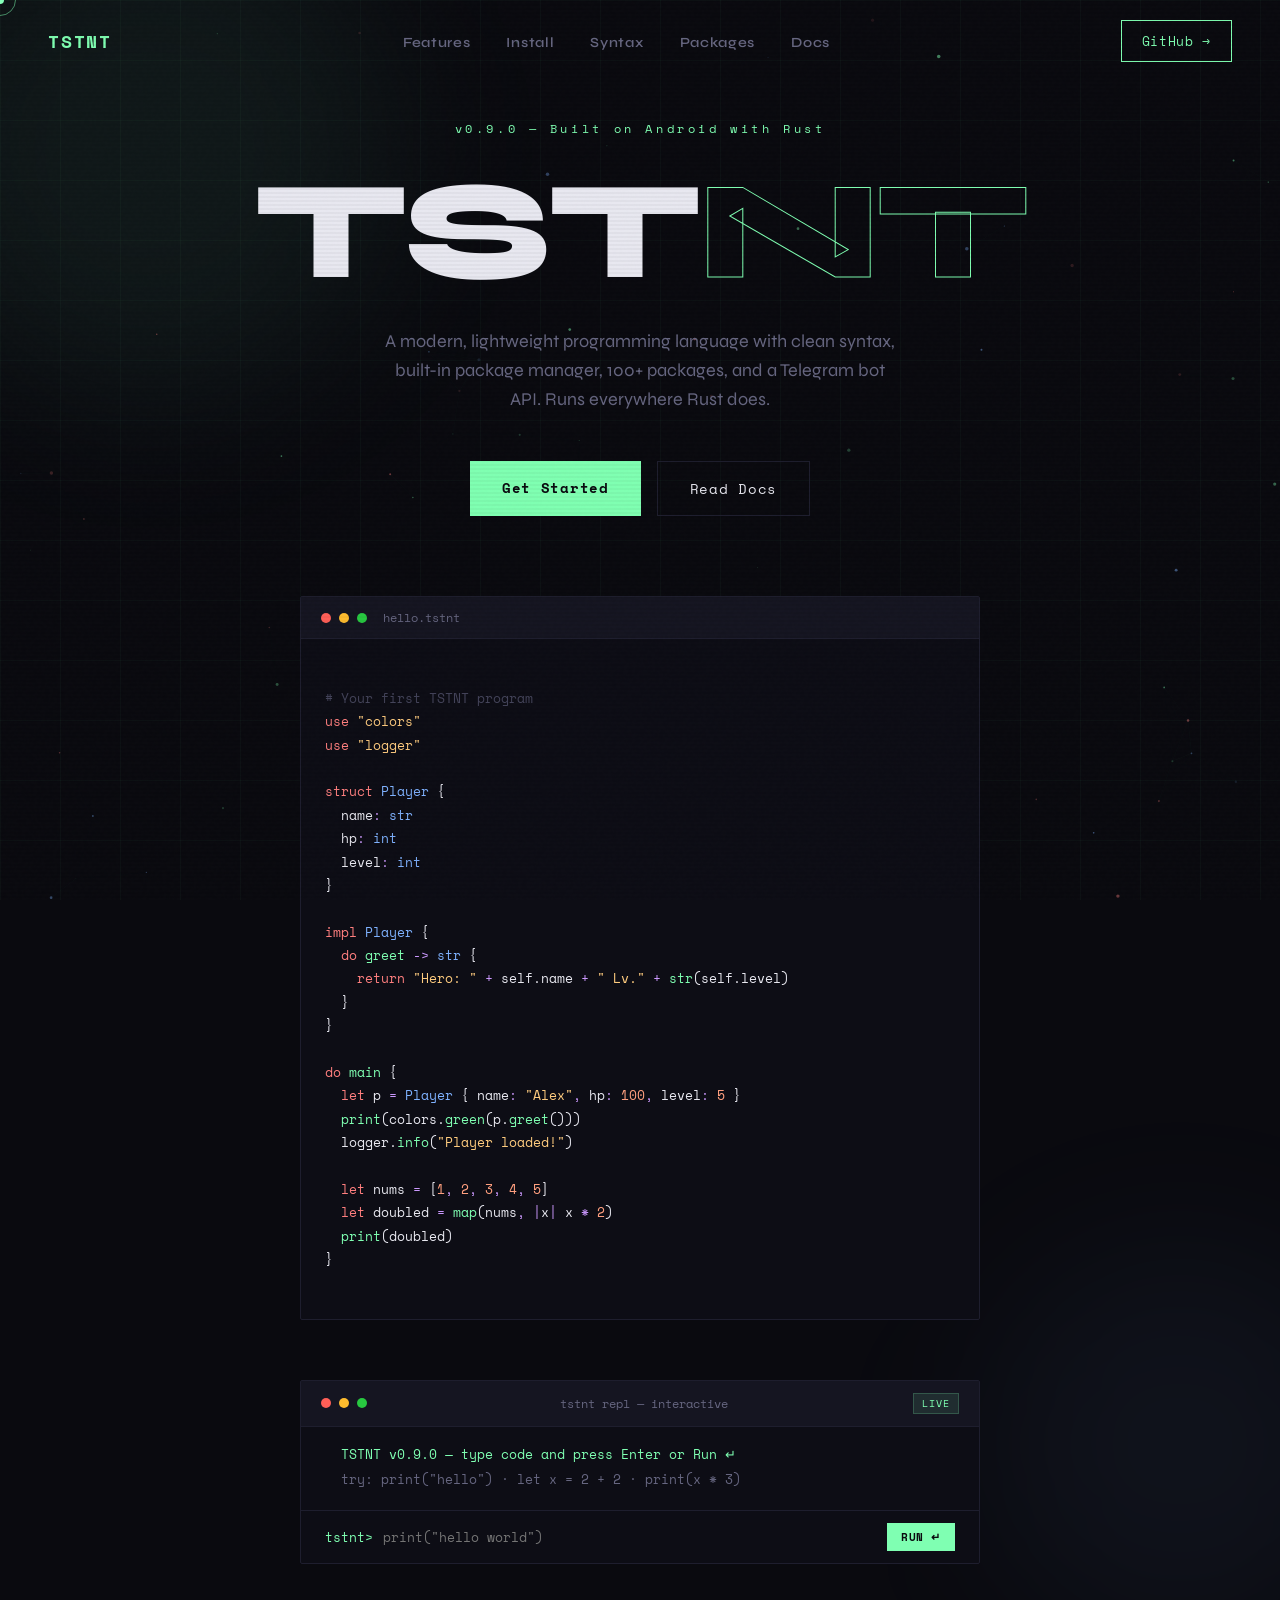
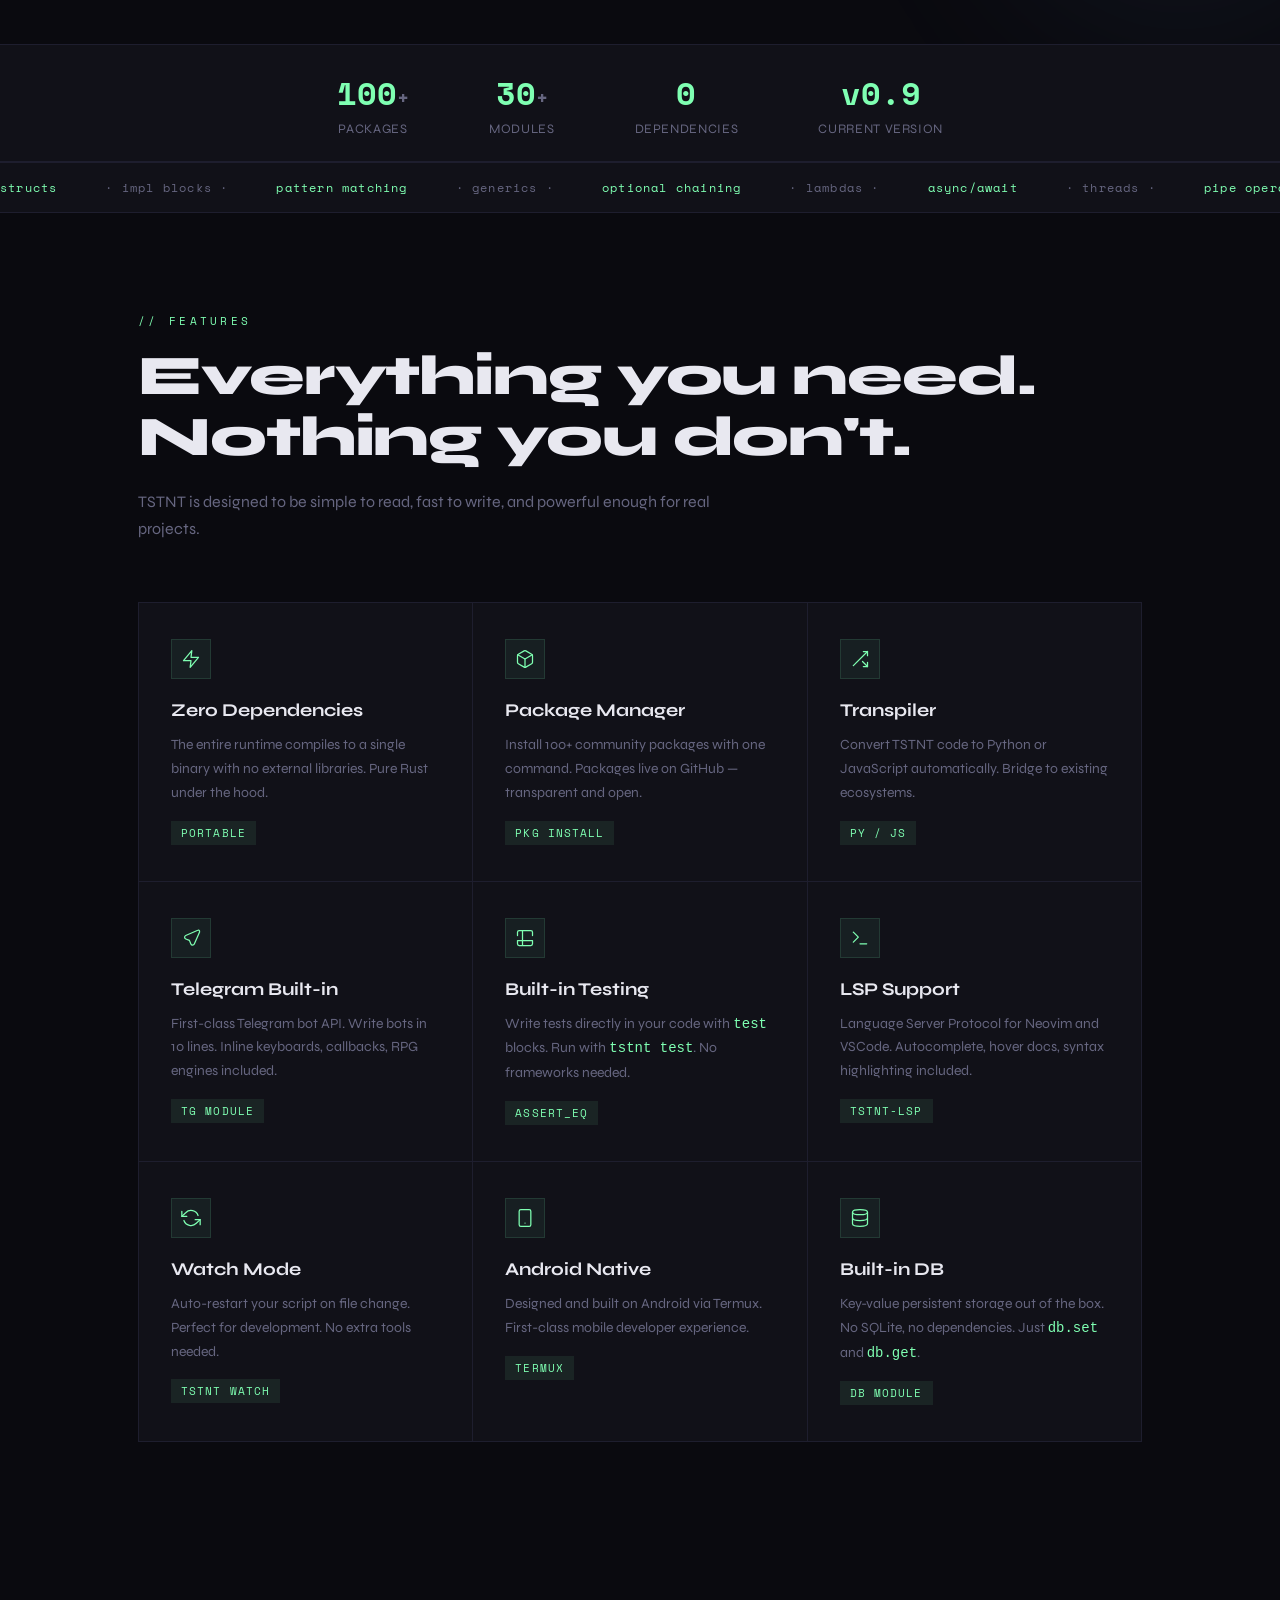
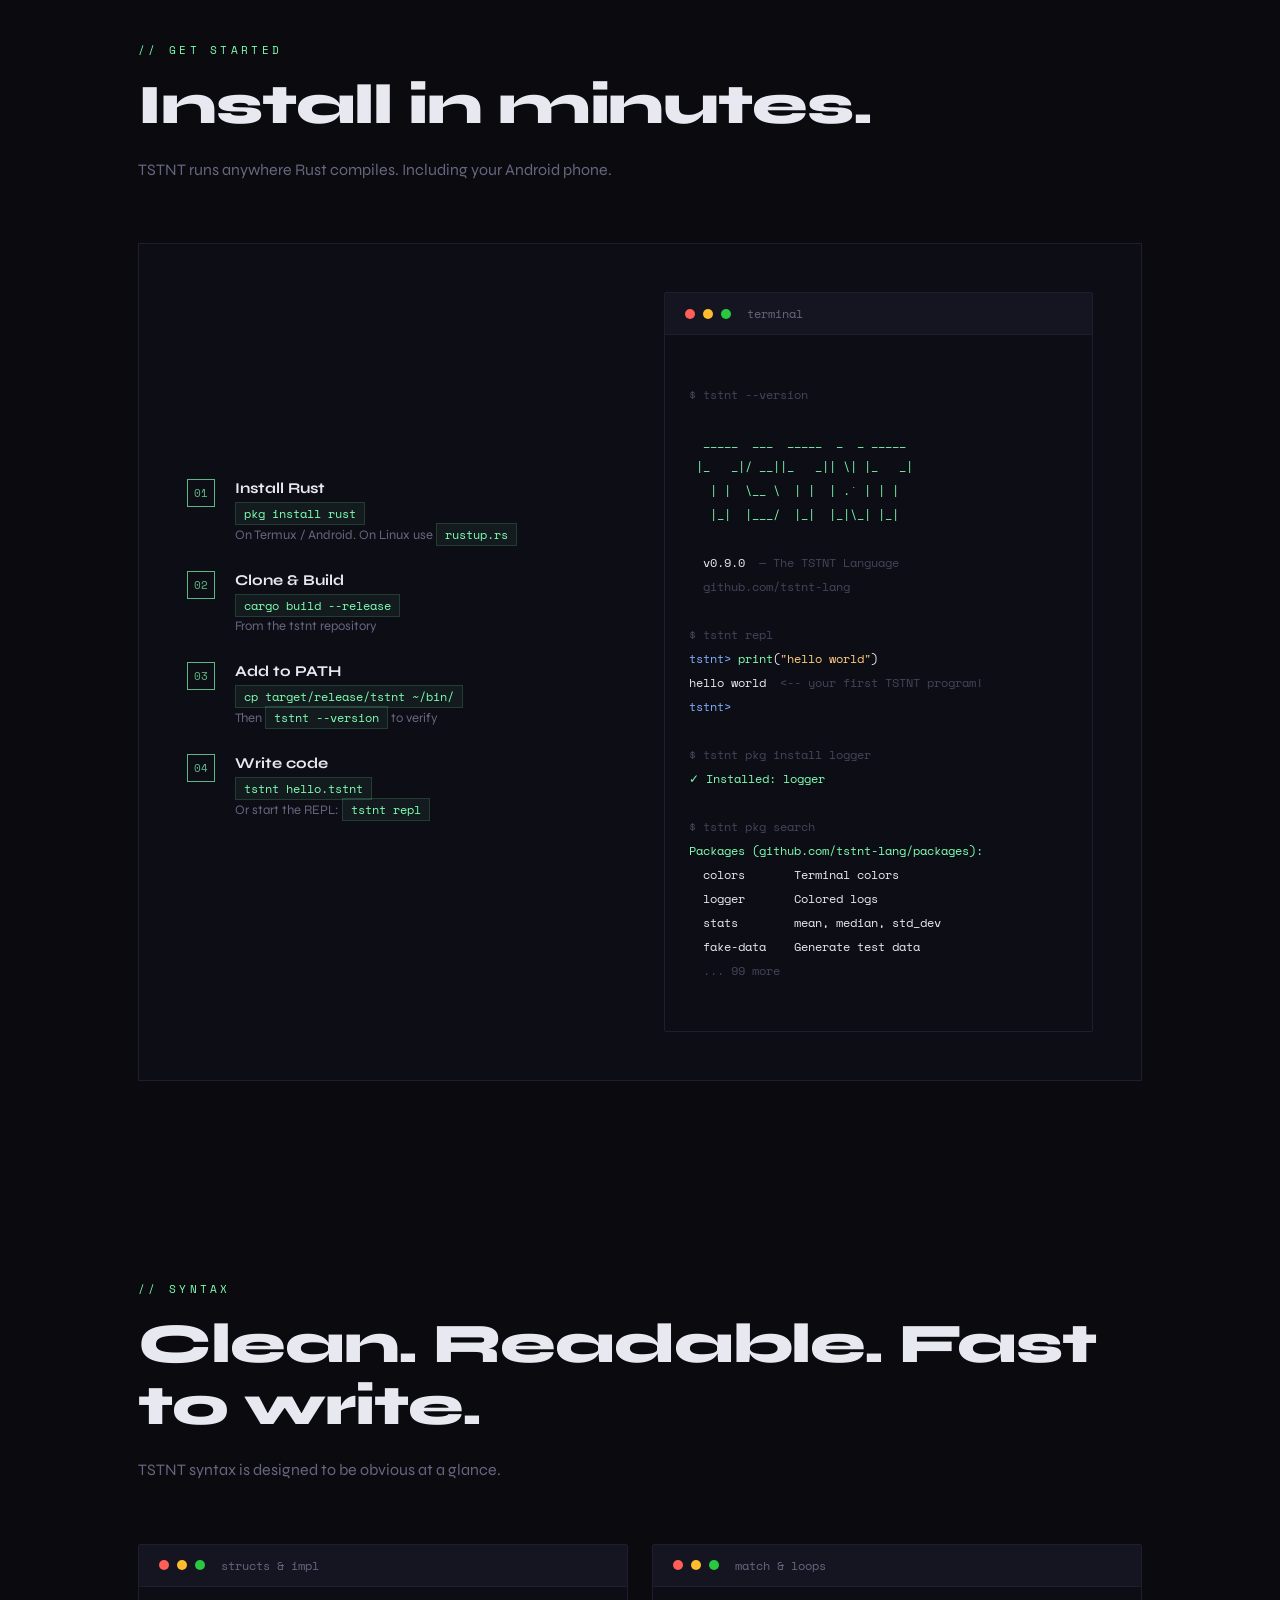
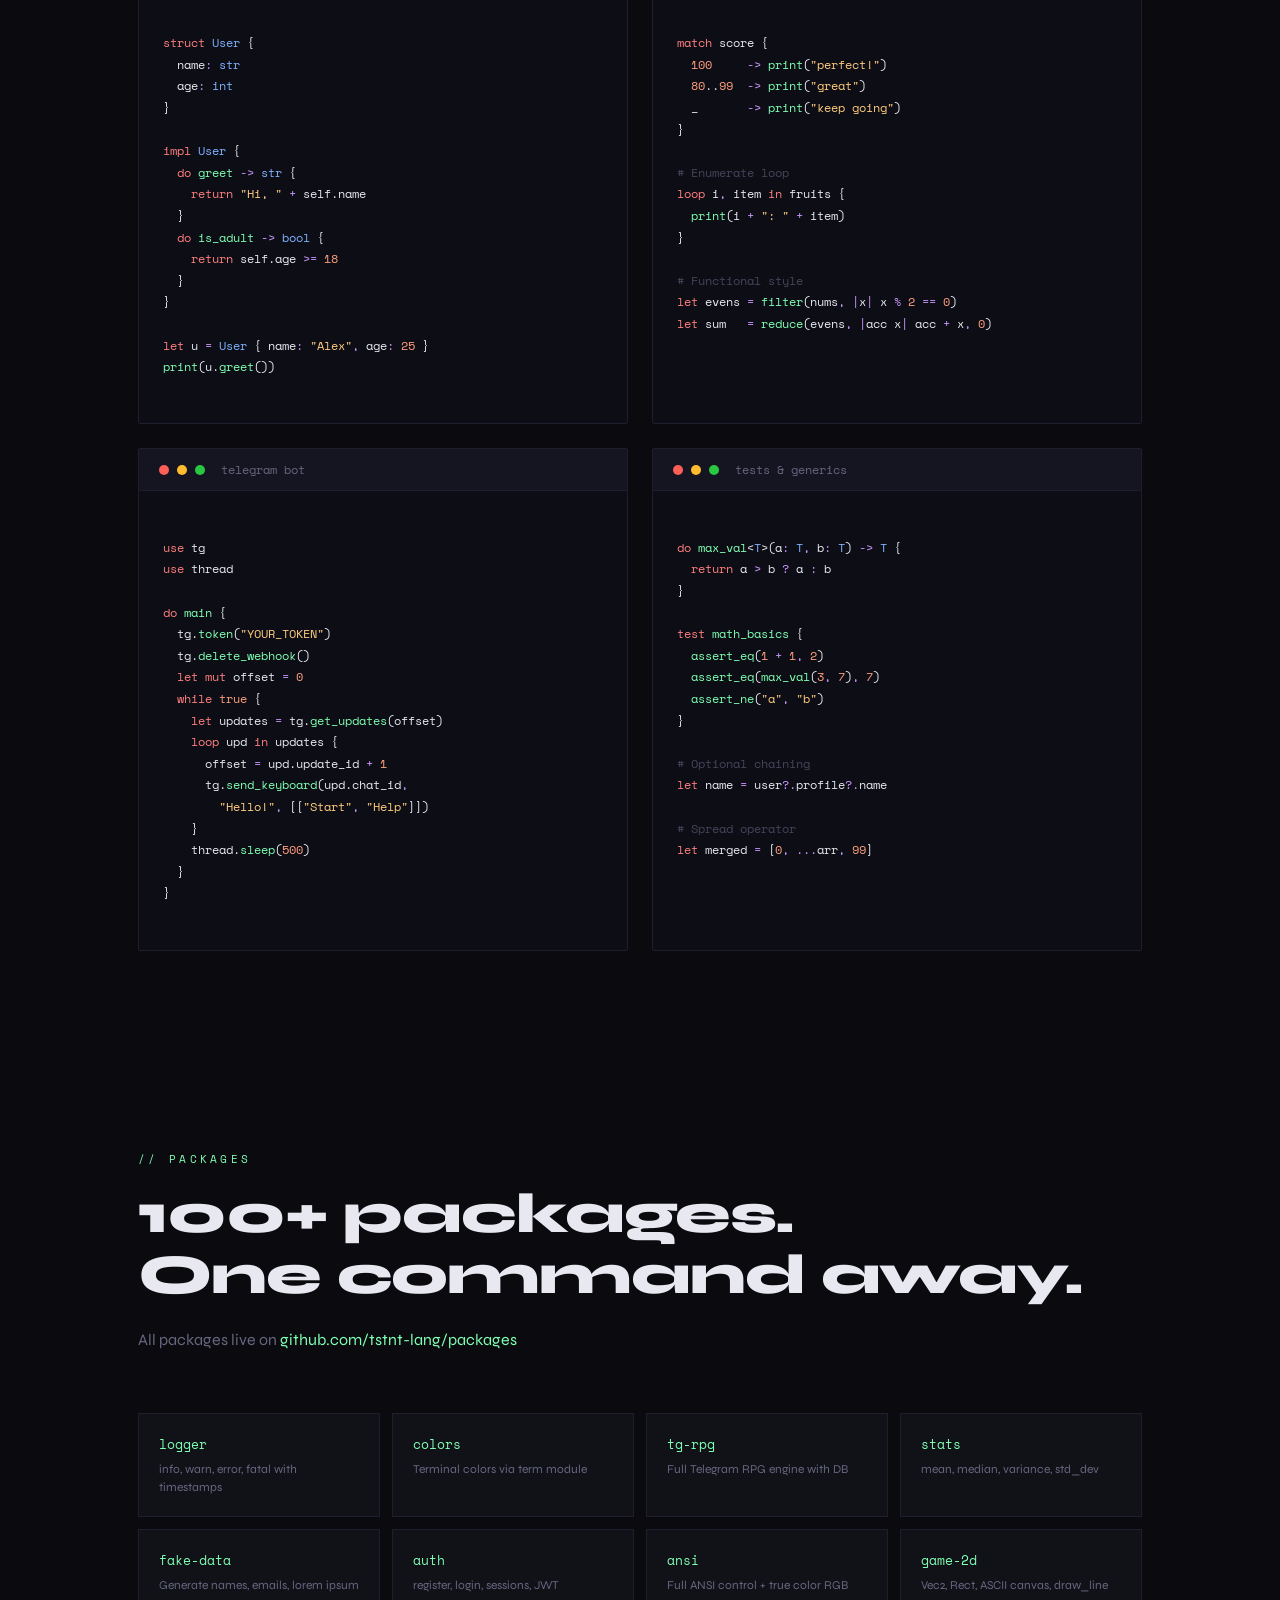
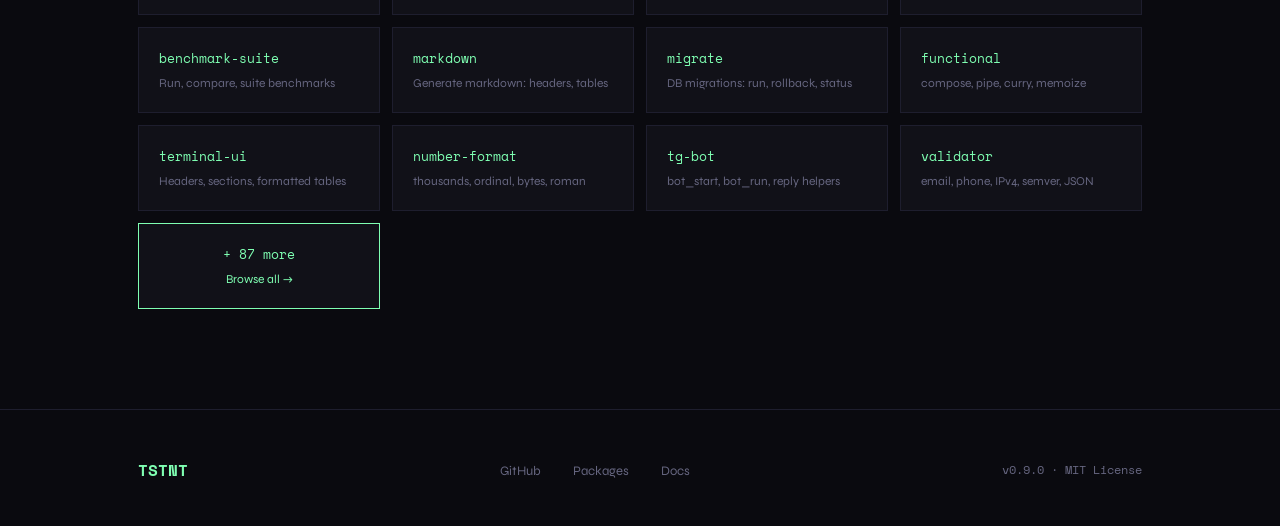
==== index.html @ e36de75d "Update site v0.9.0" ====
<!DOCTYPE html>
<html lang="en">
<head>
<meta charset="UTF-8">
<meta name="viewport" content="width=device-width, initial-scale=1.0">
<title>TSTNT — Programming Language</title>
<link rel="preconnect" href="https://fonts.googleapis.com">
<link href="https://fonts.googleapis.com/css2?family=Space+Mono:wght@400;700&family=Syne:wght@400;600;800&display=swap" rel="stylesheet">
<style>
  :root {
    --bg: #0a0a0f;
    --surface: #111118;
    --border: #1e1e2e;
    --accent: #7fffb2;
    --accent2: #ff7f7f;
    --accent3: #7fb2ff;
    --text: #e8e8f0;
    --muted: #666680;
    --code-bg: #0d0d15;
  }

  html, body {
    max-width: 100%;
    overflow-x: hidden;
  }

  * { margin: 0; padding: 0; box-sizing: border-box; }

  html { scroll-behavior: smooth; }

  body {
    background: var(--bg);
    color: var(--text);
    font-family: 'Syne', sans-serif;
    overflow-x: hidden;
    cursor: none;
  }

  /* Custom cursor */
  .cursor {
    width: 8px; height: 8px;
    background: var(--accent);
    border-radius: 50%;
    position: fixed;
    pointer-events: none;
    z-index: 9999;
    transform: translate(-50%, -50%);
    transition: transform 0.1s, background 0.2s;
    mix-blend-mode: screen;
  }
  .cursor-ring {
    width: 32px; height: 32px;
    border: 1px solid var(--accent);
    border-radius: 50%;
    position: fixed;
    pointer-events: none;
    z-index: 9998;
    transform: translate(-50%, -50%);
    opacity: 0.5;
    transition: transform 0.15s ease, width 0.2s, height 0.2s;
  }

  /* Noise overlay */
  body::before {
    content: '';
    position: fixed;
    inset: 0;
    background-image: url("data:image/svg+xml,%3Csvg viewBox='0 0 256 256' xmlns='http://www.w3.org/2000/svg'%3E%3Cfilter id='noise'%3E%3CfeTurbulence type='fractalNoise' baseFrequency='0.9' numOctaves='4' stitchTiles='stitch'/%3E%3C/filter%3E%3Crect width='100%25' height='100%25' filter='url(%23noise)' opacity='0.03'/%3E%3C/svg%3E");
    pointer-events: none;
    z-index: 1000;
    opacity: 0.4;
  }

  /* Grid lines */
  .grid-bg {
    position: fixed; inset: 0;
    background-image:
      linear-gradient(rgba(127,255,178,0.03) 1px, transparent 1px),
      linear-gradient(90deg, rgba(127,255,178,0.03) 1px, transparent 1px);
    background-size: 60px 60px;
    pointer-events: none;
    z-index: 0;
  }

  /* Nav */
  nav {
    position: fixed; top: 0; left: 0; right: 0;
    z-index: 100;
    padding: 20px 48px;
    display: flex;
    align-items: center;
    justify-content: space-between;
    border-bottom: 1px solid transparent;
    transition: border-color 0.3s, background 0.3s;
    backdrop-filter: blur(0px);
  }
  nav.scrolled {
    border-color: var(--border);
    background: rgba(10,10,15,0.9);
    backdrop-filter: blur(20px);
  }
  .nav-logo {
    font-family: 'Space Mono', monospace;
    font-size: 18px;
    font-weight: 700;
    color: var(--accent);
    letter-spacing: 0.1em;
    text-decoration: none;
  }
  .nav-links {
    display: flex;
    gap: 36px;
    list-style: none;
  }
  .nav-links a {
    color: var(--muted);
    text-decoration: none;
    font-size: 14px;
    font-weight: 600;
    letter-spacing: 0.05em;
    transition: color 0.2s;
  }
  .nav-links a:hover { color: var(--accent); }
  .nav-cta {
    font-family: 'Space Mono', monospace;
    font-size: 13px;
    padding: 10px 20px;
    border: 1px solid var(--accent);
    color: var(--accent);
    text-decoration: none;
    letter-spacing: 0.05em;
    transition: background 0.2s, color 0.2s;
  }
  .nav-cta:hover {
    background: var(--accent);
    color: var(--bg);
  }

  /* Hero */
  .hero {
    min-height: 100vh;
    display: flex;
    flex-direction: column;
    align-items: center;
    justify-content: center;
    padding: 120px 48px 80px;
    position: relative;
    text-align: center;
  }

  .hero-eyebrow {
    font-family: 'Space Mono', monospace;
    font-size: 12px;
    letter-spacing: 0.3em;
    color: var(--accent);
    margin-bottom: 32px;
    opacity: 0;
    animation: fadeUp 0.8s 0.2s forwards;
  }

  .hero-title {
    font-size: clamp(64px, 12vw, 140px);
    font-weight: 800;
    line-height: 0.9;
    letter-spacing: -0.03em;
    margin-bottom: 32px;
    opacity: 0;
    animation: fadeUp 0.8s 0.4s forwards;
  }
  .hero-title span {
    color: transparent;
    -webkit-text-stroke: 1px var(--accent);
  }

  .hero-sub {
    font-size: 18px;
    color: var(--muted);
    max-width: 520px;
    line-height: 1.6;
    margin-bottom: 48px;
    opacity: 0;
    animation: fadeUp 0.8s 0.6s forwards;
  }

  .hero-actions {
    display: flex;
    gap: 16px;
    opacity: 0;
    animation: fadeUp 0.8s 0.8s forwards;
  }

  .btn-primary {
    font-family: 'Space Mono', monospace;
    font-size: 14px;
    padding: 16px 32px;
    background: var(--accent);
    color: var(--bg);
    text-decoration: none;
    font-weight: 700;
    letter-spacing: 0.05em;
    transition: transform 0.2s, box-shadow 0.2s;
  }
  .btn-primary:hover {
    transform: translateY(-2px);
    box-shadow: 0 8px 30px rgba(127,255,178,0.3);
  }

  .btn-secondary {
    font-family: 'Space Mono', monospace;
    font-size: 14px;
    padding: 16px 32px;
    border: 1px solid var(--border);
    color: var(--text);
    text-decoration: none;
    letter-spacing: 0.05em;
    transition: border-color 0.2s, color 0.2s;
  }
  .btn-secondary:hover {
    border-color: var(--accent);
    color: var(--accent);
  }

  /* Hero code preview */
  .hero-code {
    margin-top: 80px;
    width: 100%;
    max-width: 680px;
    text-align: left;
    opacity: 0;
    animation: fadeUp 0.8s 1s forwards;
  }

  /* Glowing orbs */
  .orb {
    position: absolute;
    border-radius: 50%;
    filter: blur(80px);
    pointer-events: none;
    max-width: 100vw;
    overflow: hidden;
  }
  .orb-1 {
    width: 500px; height: 500px;
    background: rgba(127,255,178,0.06);
    top: -100px; left: -100px;
  }
  .orb-2 {
    width: 400px; height: 400px;
    background: rgba(127,178,255,0.05);
    bottom: 0; right: -100px;
  }

  /* Code block */
  .code-block {
    background: var(--code-bg);
    border: 1px solid var(--border);
    border-radius: 2px;
    overflow: hidden;
    font-family: 'Space Mono', monospace;
    font-size: 13px;
  }
  .code-header {
    padding: 12px 20px;
    border-bottom: 1px solid var(--border);
    display: flex;
    align-items: center;
    gap: 8px;
    background: rgba(30,30,46,0.5);
  }
  .code-dot {
    width: 10px; height: 10px;
    border-radius: 50%;
  }
  .code-dot.red { background: #ff5f57; }
  .code-dot.yellow { background: #febc2e; }
  .code-dot.green { background: #28c840; }
  .code-filename {
    color: var(--muted);
    font-size: 12px;
    margin-left: 8px;
  }
  .code-body {
    padding: 24px;
    line-height: 1.8;
    overflow-x: auto;
    white-space: pre;
    display: block;
    width: 100%;
    max-width: 100%;
  }
  .code-body .kw { color: #ff7f7f; }
  .code-body .fn { color: #7fffb2; }
  .code-body .type { color: #7fb2ff; }
  .code-body .str { color: #ffcc7f; }
  .code-body .cm { color: #44445a; }
  .code-body .num { color: #ff9f7f; }
  .code-body .op { color: #cc99ff; }

  /* Stats bar */
  .stats-bar {
    border-top: 1px solid var(--border);
    border-bottom: 1px solid var(--border);
    padding: 24px 48px;
    display: flex;
    justify-content: center;
    gap: 80px;
    background: var(--surface);
    position: relative;
    z-index: 1;
    width: 100%;
  }
  .stat {
    text-align: center;
  }
  .stat-num {
    font-family: 'Space Mono', monospace;
    font-size: 32px;
    font-weight: 700;
    color: var(--accent);
    display: block;
  }
  .stat-label {
    font-size: 13px;
    color: var(--muted);
    margin-top: 4px;
    letter-spacing: 0.05em;
  }

  /* Sections */
  section {
    padding: 100px 48px;
    position: relative;
    z-index: 1;
    max-width: 1100px;
    margin: 0 auto;
  }

  .section-tag {
    font-family: 'Space Mono', monospace;
    font-size: 11px;
    letter-spacing: 0.3em;
    color: var(--accent);
    margin-bottom: 16px;
    display: block;
  }
  .section-title {
    font-size: clamp(32px, 5vw, 56px);
    font-weight: 800;
    letter-spacing: -0.02em;
    margin-bottom: 20px;
    line-height: 1.1;
  }
  .section-sub {
    color: var(--muted);
    font-size: 16px;
    line-height: 1.7;
    max-width: 600px;
    margin-bottom: 60px;
  }

  /* Features grid */
  .features-grid {
    display: grid;
    grid-template-columns: repeat(auto-fit, minmax(280px, 1fr));
    gap: 1px;
    background: var(--border);
    border: 1px solid var(--border);
  }
  .feature-card {
    background: var(--surface);
    padding: 36px 32px;
    transition: background 0.2s;
  }
  .feature-card:hover { background: var(--code-bg); }
  .feature-icon {
    width: 40px; height: 40px;
    margin-bottom: 20px;
    display: flex;
    align-items: center;
    justify-content: center;
    color: var(--accent);
    background: rgba(127,255,178,0.06);
    border: 1px solid rgba(127,255,178,0.12);
    flex-shrink: 0;
  }
  .feature-icon svg { width: 20px; height: 20px; }
  .feature-title {
    font-size: 18px;
    font-weight: 700;
    margin-bottom: 12px;
    color: var(--text);
  }
  .feature-desc {
    font-size: 14px;
    color: var(--muted);
    line-height: 1.7;
  }
  .feature-tag {
    display: inline-block;
    margin-top: 16px;
    font-family: 'Space Mono', monospace;
    font-size: 11px;
    padding: 4px 10px;
    background: rgba(127,255,178,0.08);
    color: var(--accent);
    letter-spacing: 0.1em;
  }

  /* Install section */
  .install-box {
    background: var(--code-bg);
    border: 1px solid var(--border);
    padding: 48px;
    display: grid;
    grid-template-columns: 1fr 1fr;
    gap: 48px;
    align-items: center;
  }
  .install-steps {
    counter-reset: step;
  }
  .install-step {
    display: flex;
    gap: 20px;
    margin-bottom: 28px;
    align-items: flex-start;
  }
  .step-num {
    font-family: 'Space Mono', monospace;
    font-size: 11px;
    color: var(--accent);
    border: 1px solid var(--accent);
    width: 28px;
    height: 28px;
    display: flex;
    align-items: center;
    justify-content: center;
    flex-shrink: 0;
    opacity: 0.7;
  }
  .step-content h4 {
    font-size: 15px;
    font-weight: 700;
    margin-bottom: 6px;
  }
  .step-content code {
    font-family: 'Space Mono', monospace;
    font-size: 12px;
    color: var(--accent);
    background: rgba(127,255,178,0.06);
    padding: 2px 8px;
    border: 1px solid rgba(127,255,178,0.15);
  }
  .step-content p {
    font-size: 13px;
    color: var(--muted);
    margin-top: 4px;
  }

  /* Packages */
  .pkg-grid {
    display: grid;
    grid-template-columns: repeat(auto-fill, minmax(200px, 1fr));
    gap: 12px;
  }
  .pkg-card {
    background: var(--surface);
    border: 1px solid var(--border);
    padding: 20px;
    transition: border-color 0.2s, transform 0.2s;
    cursor: default;
  }
  .pkg-card:hover {
    border-color: var(--accent);
    transform: translateY(-2px);
  }
  .pkg-name {
    font-family: 'Space Mono', monospace;
    font-size: 13px;
    color: var(--accent);
    margin-bottom: 6px;
  }
  .pkg-desc {
    font-size: 12px;
    color: var(--muted);
    line-height: 1.5;
  }

  /* Syntax showcase */
  .syntax-grid {
    display: grid;
    grid-template-columns: 1fr 1fr;
    gap: 24px;
  }

  /* Footer */
  footer {
    padding: 48px;
    display: flex;
    justify-content: space-between;
    align-items: center;
    position: relative;
    z-index: 1;
    max-width: 1100px;
    margin: 0 auto;
    width: 100%;
  }
  .footer-logo {
    font-family: 'Space Mono', monospace;
    color: var(--accent);
    font-size: 16px;
    font-weight: 700;
  }
  .footer-links {
    display: flex;
    gap: 32px;
    list-style: none;
  }
  .footer-links a {
    color: var(--muted);
    text-decoration: none;
    font-size: 13px;
    transition: color 0.2s;
  }
  .footer-links a:hover { color: var(--accent); }
  .footer-copy {
    font-size: 12px;
    color: var(--muted);
    font-family: 'Space Mono', monospace;
  }

  /* Animations */
  @keyframes fadeUp {
    from { opacity: 0; transform: translateY(20px); }
    to { opacity: 1; transform: translateY(0); }
  }

  .reveal {
    opacity: 0;
    transform: translateY(30px);
    transition: opacity 0.7s, transform 0.7s;
  }
  .reveal.visible {
    opacity: 1;
    transform: translateY(0);
  }

  /* Marquee */
  .marquee-wrap {
    overflow: hidden;
    border-top: 1px solid var(--border);
    border-bottom: 1px solid var(--border);
    padding: 16px 0;
    background: var(--surface);
    position: relative;
    z-index: 1;
  }
  .marquee {
    display: flex;
    gap: 48px;
    white-space: nowrap;
    animation: marquee 30s linear infinite;
    font-family: 'Space Mono', monospace;
    font-size: 12px;
    color: var(--muted);
    letter-spacing: 0.1em;
  }
  .marquee span { color: var(--accent); }
  @keyframes marquee {
    from { transform: translateX(0); }
    to { transform: translateX(-50%); }
  }

  .nav-hamburger {
    display: none;
    flex-direction: column;
    gap: 5px;
    background: none;
    border: none;
    cursor: pointer;
    padding: 4px;
  }
  .nav-hamburger span {
    display: block;
    width: 22px;
    height: 2px;
    background: var(--text);
    transition: transform 0.3s, opacity 0.3s;
  }
  .nav-hamburger.open span:nth-child(1) { transform: translateY(7px) rotate(45deg); }
  .nav-hamburger.open span:nth-child(2) { opacity: 0; }
  .nav-hamburger.open span:nth-child(3) { transform: translateY(-7px) rotate(-45deg); }

  .nav-mobile-menu {
    position: fixed;
    top: 61px;
    left: 0; right: 0;
    background: rgba(10,10,15,0.98);
    backdrop-filter: blur(24px);
    border-bottom: 1px solid var(--border);
    z-index: 99;
    overflow: hidden;
    max-height: 0;
    transition: max-height 0.45s cubic-bezier(0.4, 0, 0.2, 1),
                opacity 0.35s ease;
    opacity: 0;
    pointer-events: none;
  }
  .nav-mobile-menu.open {
    max-height: 500px;
    opacity: 1;
    pointer-events: all;
  }
  .nav-mobile-menu-inner {
    padding: 12px 20px 28px;
  }
  .nav-mobile-menu li {
    list-style: none;
    transform: translateY(-8px);
    opacity: 0;
    transition: transform 0.3s ease, opacity 0.3s ease;
  }
  .nav-mobile-menu.open li {
    transform: translateY(0);
    opacity: 1;
  }
  .nav-mobile-menu.open li:nth-child(1) { transition-delay: 0.05s; }
  .nav-mobile-menu.open li:nth-child(2) { transition-delay: 0.10s; }
  .nav-mobile-menu.open li:nth-child(3) { transition-delay: 0.15s; }
  .nav-mobile-menu.open li:nth-child(4) { transition-delay: 0.20s; }
  .nav-mobile-menu.open li:nth-child(5) { transition-delay: 0.25s; }
  .nav-mobile-menu.open li:nth-child(6) { transition-delay: 0.30s; }

  .nav-mobile-menu a {
    display: flex;
    align-items: center;
    justify-content: space-between;
    padding: 15px 0;
    color: var(--text);
    text-decoration: none;
    font-size: 15px;
    font-weight: 600;
    letter-spacing: 0.03em;
    border-bottom: 1px solid var(--border);
    transition: color 0.2s, padding-left 0.2s;
  }
  .nav-mobile-menu a::after {
    content: '→';
    font-family: 'Space Mono', monospace;
    font-size: 12px;
    color: var(--muted);
    transition: color 0.2s, transform 0.2s;
  }
  .nav-mobile-menu a:hover {
    color: var(--accent);
    padding-left: 6px;
  }
  .nav-mobile-menu a:hover::after {
    color: var(--accent);
    transform: translateX(4px);
  }
  .nav-mobile-menu a.nav-cta-mobile {
    margin-top: 20px;
    border: 1px solid var(--accent);
    color: var(--accent);
    text-align: center;
    justify-content: center;
    padding: 13px 20px;
    font-family: 'Space Mono', monospace;
    font-size: 13px;
    letter-spacing: 0.08em;
    background: rgba(127,255,178,0.04);
    transition: background 0.2s, color 0.2s;
  }
  .nav-mobile-menu a.nav-cta-mobile::after { display: none; }
  .nav-mobile-menu a.nav-cta-mobile:hover {
    background: var(--accent);
    color: var(--bg);
    padding-left: 20px;
  }

  @media (max-width: 768px) {
    .nav-hamburger { display: flex; }
  }
  @media (max-width: 960px) {
    .syntax-grid { grid-template-columns: 1fr; }
    .install-box { grid-template-columns: 1fr; gap: 32px; }
  }

  /* Mobile */
  @media (max-width: 768px) {
    /* Hide custom cursor on touch devices */
    .cursor, .cursor-ring { display: none; }
    body { cursor: auto; }

    nav { padding: 16px 20px; }
    .nav-links { display: none; }
    .nav-cta { padding: 8px 14px; font-size: 12px; }

    .hero { padding: 100px 20px 60px; }
    .hero-title { font-size: clamp(52px, 18vw, 90px); }
    .hero-sub { font-size: 15px; }
    .hero-actions {
      flex-direction: column;
      align-items: center;
      width: 100%;
    }
    .btn-primary, .btn-secondary {
      text-align: center;
      padding: 14px 40px;
      width: auto;
      min-width: 200px;
    }
    .hero-code { margin-top: 48px; max-width: 100%; }

    .stats-bar {
      display: grid;
      grid-template-columns: 1fr 1fr;
      gap: 0;
      padding: 0;
    }
    .stat {
      padding: 20px 16px;
      border-right: 1px solid var(--border);
      border-bottom: 1px solid var(--border);
    }
    .stat:nth-child(2n) { border-right: none; }
    .stat:nth-child(3), .stat:nth-child(4) { border-bottom: none; }
    .stat-num { font-size: 24px; }

    section { padding: 60px 20px; }

    .install-box { padding: 24px; }

    .features-grid { grid-template-columns: 1fr; }

    .pkg-grid { grid-template-columns: 1fr 1fr; gap: 8px; }
    .pkg-card { padding: 14px; }

    footer {
      flex-direction: column;
      gap: 20px;
      text-align: center;
      padding: 32px 20px;
    }
    .footer-links { flex-wrap: wrap; justify-content: center; gap: 20px; }
  }

  @media (max-width: 400px) {
    .pkg-grid { grid-template-columns: 1fr; }
    .hero-title { font-size: 52px; }
  }
  /* Scanlines */
  body::after {
    content: '';
    position: fixed;
    inset: 0;
    background: repeating-linear-gradient(
      0deg,
      transparent,
      transparent 2px,
      rgba(0,0,0,0.03) 2px,
      rgba(0,0,0,0.03) 4px
    );
    pointer-events: none;
    z-index: 999;
  }

  /* Particles canvas */
  #particles {
    position: fixed;
    inset: 0;
    pointer-events: none;
    z-index: 0;
  }

  /* Glitch effect on hero title */
  .hero-title {
    position: relative;
  }
  .hero-title.glitch::before,
  .hero-title.glitch::after {
    content: attr(data-text);
    position: absolute;
    top: 0; left: 0;
    width: 100%;
    font-size: inherit;
    font-weight: inherit;
    letter-spacing: inherit;
    line-height: inherit;
  }
  .hero-title.glitch::before {
    color: var(--accent2);
    clip-path: polygon(0 0, 100% 0, 100% 35%, 0 35%);
    transform: translate(-3px, 0);
    animation: glitch-top 0.3s steps(1) forwards;
  }
  .hero-title.glitch::after {
    color: var(--accent3);
    clip-path: polygon(0 65%, 100% 65%, 100% 100%, 0 100%);
    transform: translate(3px, 0);
    animation: glitch-bot 0.3s steps(1) forwards;
  }
  @keyframes glitch-top {
    0%   { transform: translate(-3px, 0); opacity: 1; }
    50%  { transform: translate(3px, -2px); opacity: 0.8; }
    100% { transform: translate(0, 0); opacity: 0; }
  }
  @keyframes glitch-bot {
    0%   { transform: translate(3px, 0); opacity: 1; }
    50%  { transform: translate(-3px, 2px); opacity: 0.8; }
    100% { transform: translate(0, 0); opacity: 0; }
  }

  /* Code block copy button & mac dot interactions */
  .code-block { position: relative; }
  .code-header { position: relative; }
  .code-dot {
    cursor: pointer;
    transition: transform 0.15s, filter 0.15s;
    position: relative;
  }
  .code-dot:hover { transform: scale(1.25); filter: brightness(1.3); }
  .code-dot.red:hover::after  { content: '×'; position: absolute; top: 50%; left: 50%; transform: translate(-50%,-50%); font-size: 8px; color: #900; font-weight: 900; line-height: 1; }
  .code-dot.yellow:hover::after { content: '–'; position: absolute; top: 50%; left: 50%; transform: translate(-50%,-50%); font-size: 8px; color: #960; font-weight: 900; line-height: 1; }
  .code-dot.green:hover::after { content: '+'; position: absolute; top: 50%; left: 50%; transform: translate(-50%,-50%); font-size: 8px; color: #060; font-weight: 900; line-height: 1; }

  .copy-btn {
    position: absolute;
    right: 12px;
    top: 50%;
    transform: translateY(-50%);
    background: rgba(127,255,178,0.08);
    border: 1px solid rgba(127,255,178,0.2);
    color: var(--muted);
    font-family: 'Space Mono', monospace;
    font-size: 11px;
    padding: 4px 10px;
    cursor: pointer;
    letter-spacing: 0.05em;
    transition: all 0.2s;
    opacity: 0;
  }
  .code-block:hover .copy-btn { opacity: 1; }
  .copy-btn:hover { background: rgba(127,255,178,0.15); color: var(--accent); border-color: var(--accent); }
  .copy-btn.copied { color: var(--accent); border-color: var(--accent); background: rgba(127,255,178,0.12); }

  /* Minimized code block */
  .code-block.minimized .code-body { display: none; }
  .code-block.minimized .code-header { border-bottom: none; }

  /* REPL section */
  .repl-section {
    background: var(--code-bg);
    border: 1px solid var(--border);
    border-radius: 2px;
    overflow: hidden;
    margin-top: 60px;
    opacity: 0;
    animation: fadeUp 0.8s 1.2s forwards;
  }
  .repl-header {
    padding: 12px 20px;
    border-bottom: 1px solid var(--border);
    display: flex;
    align-items: center;
    gap: 8px;
    background: rgba(30,30,46,0.5);
  }
  .repl-title {
    color: var(--muted);
    font-family: 'Space Mono', monospace;
    font-size: 12px;
    margin-left: 8px;
    flex: 1;
  }
  .repl-badge {
    font-family: 'Space Mono', monospace;
    font-size: 10px;
    padding: 2px 8px;
    background: rgba(127,255,178,0.1);
    color: var(--accent);
    border: 1px solid rgba(127,255,178,0.2);
    letter-spacing: 0.1em;
  }
  .repl-output {
    padding: 16px 24px;
    min-height: 80px;
    max-height: 160px;
    overflow-y: auto;
    font-family: 'Space Mono', monospace;
    font-size: 13px;
    line-height: 1.8;
    border-bottom: 1px solid var(--border);
  }
  .repl-line { display: flex; gap: 8px; margin-bottom: 2px; }
  .repl-line .prompt { color: var(--accent); flex-shrink: 0; }
  .repl-line .cmd { color: var(--text); }
  .repl-line .result { color: var(--muted); padding-left: 16px; }
  .repl-line .err { color: var(--accent2); padding-left: 16px; }
  .repl-input-row {
    display: flex;
    align-items: center;
    padding: 12px 24px;
    gap: 10px;
  }
  .repl-prompt-label {
    font-family: 'Space Mono', monospace;
    font-size: 13px;
    color: var(--accent);
    flex-shrink: 0;
  }
  .repl-input {
    flex: 1;
    background: none;
    border: none;
    outline: none;
    font-family: 'Space Mono', monospace;
    font-size: 13px;
    color: var(--text);
    caret-color: var(--accent);
  }
  .repl-run {
    font-family: 'Space Mono', monospace;
    font-size: 11px;
    padding: 6px 14px;
    background: var(--accent);
    color: var(--bg);
    border: none;
    cursor: pointer;
    font-weight: 700;
    letter-spacing: 0.05em;
    transition: opacity 0.2s;
  }
  .repl-run:hover { opacity: 0.85; }
</style>
<body>

<canvas id="particles"></canvas>
<div class="cursor" id="cursor"></div>
<div class="cursor-ring" id="cursorRing"></div>
<div class="grid-bg"></div>

<nav id="nav">
  <a href="#" class="nav-logo">TSTNT</a>
  <ul class="nav-links">
    <li><a href="#features">Features</a></li>
    <li><a href="#install">Install</a></li>
    <li><a href="#syntax">Syntax</a></li>
    <li><a href="#packages">Packages</a></li>
    <li><a href="docs.html">Docs</a></li>
  </ul>
  <a href="https://github.com/tstnt-lang/tstnt" class="nav-cta" target="_blank">GitHub →</a>
  <button class="nav-hamburger" id="hamburger" aria-label="Menu">
    <span></span><span></span><span></span>
  </button>
</nav>

<ul class="nav-mobile-menu" id="mobileMenu">
  <div class="nav-mobile-menu-inner">
  <li><a href="#features" class="mobile-link">Features</a></li>
  <li><a href="#install" class="mobile-link">Install</a></li>
  <li><a href="#syntax" class="mobile-link">Syntax</a></li>
  <li><a href="#packages" class="mobile-link">Packages</a></li>
  <li><a href="docs.html" class="mobile-link">Docs</a></li>
  <li><a href="https://github.com/tstnt-lang/tstnt" target="_blank" class="nav-cta-mobile">GitHub →</a></li>
  </div>
</ul>

<div style="position:relative; z-index:1;">

<!-- Hero -->
<div class="hero">
  <div class="orb orb-1"></div>
  <div class="orb orb-2"></div>

  <div class="hero-eyebrow">v0.9.0 — Built on Android with Rust</div>

  <h1 class="hero-title" id="heroTitle" data-text="TSTNT">TST<span>NT</span></h1>

  <p class="hero-sub">
    A modern, lightweight programming language with clean syntax,
    built-in package manager, 100+ packages, and a Telegram bot API.
    Runs everywhere Rust does.
  </p>

  <div class="hero-actions">
    <a href="#install" class="btn-primary">Get Started</a>
    <a href="docs.html" class="btn-secondary">Read Docs</a>
  </div>

  <div class="hero-code">
    <div class="code-block">
      <div class="code-header">
        <div class="code-dot red"></div>
        <div class="code-dot yellow"></div>
        <div class="code-dot green"></div>
        <span class="code-filename">hello.tstnt</span>
      </div>
      <div class="code-body">
<span class="cm"># Your first TSTNT program</span>
<span class="kw">use</span> <span class="str">"colors"</span>
<span class="kw">use</span> <span class="str">"logger"</span>

<span class="kw">struct</span> <span class="type">Player</span> {
  name<span class="op">:</span> <span class="type">str</span>
  hp<span class="op">:</span> <span class="type">int</span>
  level<span class="op">:</span> <span class="type">int</span>
}

<span class="kw">impl</span> <span class="type">Player</span> {
  <span class="kw">do</span> <span class="fn">greet</span> <span class="op">-></span> <span class="type">str</span> {
    <span class="kw">return</span> <span class="str">"Hero: "</span> <span class="op">+</span> self.name <span class="op">+</span> <span class="str">" Lv."</span> <span class="op">+</span> <span class="fn">str</span>(self.level)
  }
}

<span class="kw">do</span> <span class="fn">main</span> {
  <span class="kw">let</span> p <span class="op">=</span> <span class="type">Player</span> { name<span class="op">:</span> <span class="str">"Alex"</span><span class="op">,</span> hp<span class="op">:</span> <span class="num">100</span><span class="op">,</span> level<span class="op">:</span> <span class="num">5</span> }
  <span class="fn">print</span>(colors.<span class="fn">green</span>(p.<span class="fn">greet</span>()))
  logger.<span class="fn">info</span>(<span class="str">"Player loaded!"</span>)

  <span class="kw">let</span> nums <span class="op">=</span> [<span class="num">1</span><span class="op">,</span> <span class="num">2</span><span class="op">,</span> <span class="num">3</span><span class="op">,</span> <span class="num">4</span><span class="op">,</span> <span class="num">5</span>]
  <span class="kw">let</span> doubled <span class="op">=</span> <span class="fn">map</span>(nums<span class="op">,</span> <span class="op">|</span>x<span class="op">|</span> x <span class="op">*</span> <span class="num">2</span>)
  <span class="fn">print</span>(doubled)
}
      </div>
    </div>
  </div>

  <!-- Interactive REPL -->
  <div class="repl-section" style="width:100%;max-width:680px;">
    <div class="repl-header">
      <div class="code-dot red"></div>
      <div class="code-dot yellow"></div>
      <div class="code-dot green"></div>
      <span class="repl-title">tstnt repl — interactive</span>
      <span class="repl-badge">LIVE</span>
    </div>
    <div class="repl-output" id="replOutput">
      <div class="repl-line"><span class="result" style="color:var(--accent)">TSTNT v0.9.0 — type code and press Enter or Run ↵</span></div>
      <div class="repl-line"><span class="result" style="color:var(--muted)">try: print("hello") · let x = 2 + 2 · print(x * 3)</span></div>
    </div>
    <div class="repl-input-row">
      <span class="repl-prompt-label">tstnt&gt;</span>
      <input class="repl-input" id="replInput" type="text" placeholder='print("hello world")' autocomplete="off" spellcheck="false">
      <button class="repl-run" id="replRun">RUN ↵</button>
    </div>
  </div>
</div>

<!-- Stats -->
<div class="stats-bar">
  <div class="stat">
    <span class="stat-num">100<span style="color:var(--muted);font-size:20px">+</span></span>
    <div class="stat-label">PACKAGES</div>
  </div>
  <div class="stat">
    <span class="stat-num">30<span style="color:var(--muted);font-size:20px">+</span></span>
    <div class="stat-label">MODULES</div>
  </div>
  <div class="stat">
    <span class="stat-num">0</span>
    <div class="stat-label">DEPENDENCIES</div>
  </div>
  <div class="stat">
    <span class="stat-num">v0.9</span>
    <div class="stat-label">CURRENT VERSION</div>
  </div>
</div>

<!-- Marquee -->
<div class="marquee-wrap">
  <div class="marquee">
    <span>structs</span> · impl blocks · <span>pattern matching</span> · generics · <span>optional chaining</span> · lambdas · <span>async/await</span> · threads · <span>pipe operator</span> · string interpolation · <span>tests</span> · package manager · <span>LSP</span> · transpiler · <span>REPL</span> · watch mode ·
    <span>structs</span> · impl blocks · <span>pattern matching</span> · generics · <span>optional chaining</span> · lambdas · <span>async/await</span> · threads · <span>pipe operator</span> · string interpolation · <span>tests</span> · package manager · <span>LSP</span> · transpiler · <span>REPL</span> · watch mode ·
  </div>
</div>

<!-- Features -->
<section id="features">
  <span class="section-tag reveal">// FEATURES</span>
  <h2 class="section-title reveal">Everything you need.<br>Nothing you don't.</h2>
  <p class="section-sub reveal">TSTNT is designed to be simple to read, fast to write, and powerful enough for real projects.</p>

  <div class="features-grid reveal">
    <div class="feature-card">
      <span class="feature-icon"><svg width="24" height="24" viewBox="0 0 24 24" fill="none" stroke="currentColor" stroke-width="1.5" stroke-linecap="round" stroke-linejoin="round"><polygon points="13 2 3 14 12 14 11 22 21 10 12 10 13 2"/></svg></span>
      <div class="feature-title">Zero Dependencies</div>
      <div class="feature-desc">The entire runtime compiles to a single binary with no external libraries. Pure Rust under the hood.</div>
      <span class="feature-tag">PORTABLE</span>
    </div>
    <div class="feature-card">
      <span class="feature-icon"><svg width="24" height="24" viewBox="0 0 24 24" fill="none" stroke="currentColor" stroke-width="1.5" stroke-linecap="round" stroke-linejoin="round"><path d="M21 16V8a2 2 0 0 0-1-1.73l-7-4a2 2 0 0 0-2 0l-7 4A2 2 0 0 0 3 8v8a2 2 0 0 0 1 1.73l7 4a2 2 0 0 0 2 0l7-4A2 2 0 0 0 21 16z"/><polyline points="3.27 6.96 12 12.01 20.73 6.96"/><line x1="12" y1="22.08" x2="12" y2="12"/></svg></span>
      <div class="feature-title">Package Manager</div>
      <div class="feature-desc">Install 100+ community packages with one command. Packages live on GitHub — transparent and open.</div>
      <span class="feature-tag">PKG INSTALL</span>
    </div>
    <div class="feature-card">
      <span class="feature-icon"><svg width="24" height="24" viewBox="0 0 24 24" fill="none" stroke="currentColor" stroke-width="1.5" stroke-linecap="round" stroke-linejoin="round"><polyline points="16 3 21 3 21 8"/><line x1="4" y1="20" x2="21" y2="3"/><polyline points="21 16 21 21 16 21"/><line x1="15" y1="15" x2="21" y2="21"/></svg></span>
      <div class="feature-title">Transpiler</div>
      <div class="feature-desc">Convert TSTNT code to Python or JavaScript automatically. Bridge to existing ecosystems.</div>
      <span class="feature-tag">PY / JS</span>
    </div>
    <div class="feature-card">
      <span class="feature-icon"><svg width="24" height="24" viewBox="0 0 24 24" fill="none" stroke="currentColor" stroke-width="1.5" stroke-linecap="round" stroke-linejoin="round"><path d="M21.198 2.433a2.242 2.242 0 0 0-1.022.215l-14.5 6.378a2.243 2.243 0 0 0 .095 4.145l4.325 1.696 1.735 4.344a2.243 2.243 0 0 0 4.139.082l6.343-14.5a2.243 2.243 0 0 0-1.115-2.36z"/></svg></span>
      <div class="feature-title">Telegram Built-in</div>
      <div class="feature-desc">First-class Telegram bot API. Write bots in 10 lines. Inline keyboards, callbacks, RPG engines included.</div>
      <span class="feature-tag">TG MODULE</span>
    </div>
    <div class="feature-card">
      <span class="feature-icon"><svg width="24" height="24" viewBox="0 0 24 24" fill="none" stroke="currentColor" stroke-width="1.5" stroke-linecap="round" stroke-linejoin="round"><path d="M9 3H5a2 2 0 0 0-2 2v4m6-6h10a2 2 0 0 1 2 2v4M9 3v18m0 0h10a2 2 0 0 0 2-2v-4M9 21H5a2 2 0 0 1-2-2v-4m0 0h18"/></svg></span>
      <div class="feature-title">Built-in Testing</div>
      <div class="feature-desc">Write tests directly in your code with <code style="font-family:monospace;color:var(--accent)">test</code> blocks. Run with <code style="font-family:monospace;color:var(--accent)">tstnt test</code>. No frameworks needed.</div>
      <span class="feature-tag">ASSERT_EQ</span>
    </div>
    <div class="feature-card">
      <span class="feature-icon"><svg width="24" height="24" viewBox="0 0 24 24" fill="none" stroke="currentColor" stroke-width="1.5" stroke-linecap="round" stroke-linejoin="round"><polyline points="4 17 10 11 4 5"/><line x1="12" y1="19" x2="20" y2="19"/></svg></span>
      <div class="feature-title">LSP Support</div>
      <div class="feature-desc">Language Server Protocol for Neovim and VSCode. Autocomplete, hover docs, syntax highlighting included.</div>
      <span class="feature-tag">TSTNT-LSP</span>
    </div>
    <div class="feature-card">
      <span class="feature-icon"><svg width="24" height="24" viewBox="0 0 24 24" fill="none" stroke="currentColor" stroke-width="1.5" stroke-linecap="round" stroke-linejoin="round"><path d="M1 4v6h6"/><path d="M23 20v-6h-6"/><path d="M20.49 9A9 9 0 0 0 5.64 5.64L1 10m22 4-4.64 4.36A9 9 0 0 1 3.51 15"/></svg></span>
      <div class="feature-title">Watch Mode</div>
      <div class="feature-desc">Auto-restart your script on file change. Perfect for development. No extra tools needed.</div>
      <span class="feature-tag">TSTNT WATCH</span>
    </div>
    <div class="feature-card">
      <span class="feature-icon"><svg width="24" height="24" viewBox="0 0 24 24" fill="none" stroke="currentColor" stroke-width="1.5" stroke-linecap="round" stroke-linejoin="round"><rect x="5" y="2" width="14" height="20" rx="2" ry="2"/><line x1="12" y1="18" x2="12.01" y2="18"/></svg></span>
      <div class="feature-title">Android Native</div>
      <div class="feature-desc">Designed and built on Android via Termux. First-class mobile developer experience.</div>
      <span class="feature-tag">TERMUX</span>
    </div>
    <div class="feature-card">
      <span class="feature-icon"><svg width="24" height="24" viewBox="0 0 24 24" fill="none" stroke="currentColor" stroke-width="1.5" stroke-linecap="round" stroke-linejoin="round"><ellipse cx="12" cy="5" rx="9" ry="3"/><path d="M21 12c0 1.66-4 3-9 3s-9-1.34-9-3"/><path d="M3 5v14c0 1.66 4 3 9 3s9-1.34 9-3V5"/></svg></span>
      <div class="feature-title">Built-in DB</div>
      <div class="feature-desc">Key-value persistent storage out of the box. No SQLite, no dependencies. Just <code style="font-family:monospace;color:var(--accent)">db.set</code> and <code style="font-family:monospace;color:var(--accent)">db.get</code>.</div>
      <span class="feature-tag">DB MODULE</span>
    </div>
  </div>
</section>

<!-- Install -->
<section id="install">
  <span class="section-tag reveal">// GET STARTED</span>
  <h2 class="section-title reveal">Install in minutes.</h2>
  <p class="section-sub reveal">TSTNT runs anywhere Rust compiles. Including your Android phone.</p>

  <div class="install-box reveal">
    <div class="install-steps">
      <div class="install-step">
        <div class="step-num">01</div>
        <div class="step-content">
          <h4>Install Rust</h4>
          <code>pkg install rust</code>
          <p>On Termux / Android. On Linux use <code>rustup.rs</code></p>
        </div>
      </div>
      <div class="install-step">
        <div class="step-num">02</div>
        <div class="step-content">
          <h4>Clone & Build</h4>
          <code>cargo build --release</code>
          <p>From the tstnt repository</p>
        </div>
      </div>
      <div class="install-step">
        <div class="step-num">03</div>
        <div class="step-content">
          <h4>Add to PATH</h4>
          <code>cp target/release/tstnt ~/bin/</code>
          <p>Then <code>tstnt --version</code> to verify</p>
        </div>
      </div>
      <div class="install-step">
        <div class="step-num">04</div>
        <div class="step-content">
          <h4>Write code</h4>
          <code>tstnt hello.tstnt</code>
          <p>Or start the REPL: <code>tstnt repl</code></p>
        </div>
      </div>
    </div>

    <div class="code-block">
      <div class="code-header">
        <div class="code-dot red"></div>
        <div class="code-dot yellow"></div>
        <div class="code-dot green"></div>
        <span class="code-filename">terminal</span>
      </div>
      <div class="code-body" style="font-size:12px; line-height:2;">
<span class="cm">$ tstnt --version</span>
<span class="fn">
  _____  ___  _____  _  _ _____
 |_   _|/ __||_   _|| \| |_   _|
   | |  \__ \  | |  | .` | | |
   |_|  |___/  |_|  |_|\_| |_|
</span>
  v0.9.0  <span class="cm">— The TSTNT Language</span>
  <span class="cm">github.com/tstnt-lang</span>

<span class="cm">$ tstnt repl</span>
<span class="type">tstnt></span> <span class="fn">print</span>(<span class="str">"hello world"</span>)
hello world  <span class="cm">&lt;-- your first TSTNT program!</span>
<span class="type">tstnt></span>

<span class="cm">$ tstnt pkg install logger</span>
<span class="fn">✓ Installed: logger</span>

<span class="cm">$ tstnt pkg search</span>
<span class="fn">Packages (github.com/tstnt-lang/packages):</span>
  colors       Terminal colors
  logger       Colored logs
  stats        mean, median, std_dev
  fake-data    Generate test data
  <span class="cm">... 99 more</span>
      </div>
    </div>
  </div>
</section>

<!-- Syntax -->
<section id="syntax">
  <span class="section-tag reveal">// SYNTAX</span>
  <h2 class="section-title reveal">Clean. Readable. Fast to write.</h2>
  <p class="section-sub reveal">TSTNT syntax is designed to be obvious at a glance.</p>

  <div class="syntax-grid reveal">
    <div class="code-block">
      <div class="code-header">
        <div class="code-dot red"></div>
        <div class="code-dot yellow"></div>
        <div class="code-dot green"></div>
        <span class="code-filename">structs & impl</span>
      </div>
      <div class="code-body" style="font-size:12px;">
<span class="kw">struct</span> <span class="type">User</span> {
  name<span class="op">:</span> <span class="type">str</span>
  age<span class="op">:</span> <span class="type">int</span>
}

<span class="kw">impl</span> <span class="type">User</span> {
  <span class="kw">do</span> <span class="fn">greet</span> <span class="op">-></span> <span class="type">str</span> {
    <span class="kw">return</span> <span class="str">"Hi, "</span> <span class="op">+</span> self.name
  }
  <span class="kw">do</span> <span class="fn">is_adult</span> <span class="op">-></span> <span class="type">bool</span> {
    <span class="kw">return</span> self.age <span class="op">>=</span> <span class="num">18</span>
  }
}

<span class="kw">let</span> u <span class="op">=</span> <span class="type">User</span> { name<span class="op">:</span> <span class="str">"Alex"</span><span class="op">,</span> age<span class="op">:</span> <span class="num">25</span> }
<span class="fn">print</span>(u.<span class="fn">greet</span>())
      </div>
    </div>

    <div class="code-block">
      <div class="code-header">
        <div class="code-dot red"></div>
        <div class="code-dot yellow"></div>
        <div class="code-dot green"></div>
        <span class="code-filename">match & loops</span>
      </div>
      <div class="code-body" style="font-size:12px;">
<span class="kw">match</span> score {
  <span class="num">100</span>     <span class="op">-></span> <span class="fn">print</span>(<span class="str">"perfect!"</span>)
  <span class="num">80</span>..<span class="num">99</span>  <span class="op">-></span> <span class="fn">print</span>(<span class="str">"great"</span>)
  _       <span class="op">-></span> <span class="fn">print</span>(<span class="str">"keep going"</span>)
}

<span class="cm"># Enumerate loop</span>
<span class="kw">loop</span> i<span class="op">,</span> item <span class="kw">in</span> fruits {
  <span class="fn">print</span>(i <span class="op">+</span> <span class="str">": "</span> <span class="op">+</span> item)
}

<span class="cm"># Functional style</span>
<span class="kw">let</span> evens <span class="op">=</span> <span class="fn">filter</span>(nums<span class="op">,</span> <span class="op">|</span>x<span class="op">|</span> x <span class="op">%</span> <span class="num">2</span> <span class="op">==</span> <span class="num">0</span>)
<span class="kw">let</span> sum   <span class="op">=</span> <span class="fn">reduce</span>(evens<span class="op">,</span> <span class="op">|</span>acc x<span class="op">|</span> acc <span class="op">+</span> x<span class="op">,</span> <span class="num">0</span>)
      </div>
    </div>

    <div class="code-block">
      <div class="code-header">
        <div class="code-dot red"></div>
        <div class="code-dot yellow"></div>
        <div class="code-dot green"></div>
        <span class="code-filename">telegram bot</span>
      </div>
      <div class="code-body" style="font-size:12px;">
<span class="kw">use</span> tg
<span class="kw">use</span> thread

<span class="kw">do</span> <span class="fn">main</span> {
  tg.<span class="fn">token</span>(<span class="str">"YOUR_TOKEN"</span>)
  tg.<span class="fn">delete_webhook</span>()
  <span class="kw">let mut</span> offset <span class="op">=</span> <span class="num">0</span>
  <span class="kw">while</span> <span class="num">true</span> {
    <span class="kw">let</span> updates <span class="op">=</span> tg.<span class="fn">get_updates</span>(offset)
    <span class="kw">loop</span> upd <span class="kw">in</span> updates {
      offset <span class="op">=</span> upd.update_id <span class="op">+</span> <span class="num">1</span>
      tg.<span class="fn">send_keyboard</span>(upd.chat_id<span class="op">,</span>
        <span class="str">"Hello!"</span><span class="op">,</span> [[<span class="str">"Start"</span><span class="op">,</span> <span class="str">"Help"</span>]])
    }
    thread.<span class="fn">sleep</span>(<span class="num">500</span>)
  }
}
      </div>
    </div>

    <div class="code-block">
      <div class="code-header">
        <div class="code-dot red"></div>
        <div class="code-dot yellow"></div>
        <div class="code-dot green"></div>
        <span class="code-filename">tests & generics</span>
      </div>
      <div class="code-body" style="font-size:12px;">
<span class="kw">do</span> <span class="fn">max_val</span>&lt;<span class="type">T</span>&gt;(a<span class="op">:</span> <span class="type">T</span><span class="op">,</span> b<span class="op">:</span> <span class="type">T</span>) <span class="op">-></span> <span class="type">T</span> {
  <span class="kw">return</span> a <span class="op">></span> b <span class="op">?</span> a <span class="op">:</span> b
}

<span class="kw">test</span> <span class="fn">math_basics</span> {
  <span class="fn">assert_eq</span>(<span class="num">1</span> <span class="op">+</span> <span class="num">1</span><span class="op">,</span> <span class="num">2</span>)
  <span class="fn">assert_eq</span>(<span class="fn">max_val</span>(<span class="num">3</span><span class="op">,</span> <span class="num">7</span>)<span class="op">,</span> <span class="num">7</span>)
  <span class="fn">assert_ne</span>(<span class="str">"a"</span><span class="op">,</span> <span class="str">"b"</span>)
}

<span class="cm"># Optional chaining</span>
<span class="kw">let</span> name <span class="op">=</span> user<span class="op">?.</span>profile<span class="op">?.</span>name

<span class="cm"># Spread operator</span>
<span class="kw">let</span> merged <span class="op">=</span> [<span class="num">0</span><span class="op">,</span> <span class="op">...</span>arr<span class="op">,</span> <span class="num">99</span>]
      </div>
    </div>
  </div>
</section>

<!-- Packages -->
<section id="packages">
  <span class="section-tag reveal">// PACKAGES</span>
  <h2 class="section-title reveal">100+ packages.<br>One command away.</h2>
  <p class="section-sub reveal">All packages live on <a href="https://github.com/tstnt-lang/packages" target="_blank" style="color:var(--accent);text-decoration:none;">github.com/tstnt-lang/packages</a></p>

  <div class="pkg-grid reveal">
    <div class="pkg-card"><div class="pkg-name">logger</div><div class="pkg-desc">info, warn, error, fatal with timestamps</div></div>
    <div class="pkg-card"><div class="pkg-name">colors</div><div class="pkg-desc">Terminal colors via term module</div></div>
    <div class="pkg-card"><div class="pkg-name">tg-rpg</div><div class="pkg-desc">Full Telegram RPG engine with DB</div></div>
    <div class="pkg-card"><div class="pkg-name">stats</div><div class="pkg-desc">mean, median, variance, std_dev</div></div>
    <div class="pkg-card"><div class="pkg-name">fake-data</div><div class="pkg-desc">Generate names, emails, lorem ipsum</div></div>
    <div class="pkg-card"><div class="pkg-name">auth</div><div class="pkg-desc">register, login, sessions, JWT</div></div>
    <div class="pkg-card"><div class="pkg-name">ansi</div><div class="pkg-desc">Full ANSI control + true color RGB</div></div>
    <div class="pkg-card"><div class="pkg-name">game-2d</div><div class="pkg-desc">Vec2, Rect, ASCII canvas, draw_line</div></div>
    <div class="pkg-card"><div class="pkg-name">benchmark-suite</div><div class="pkg-desc">Run, compare, suite benchmarks</div></div>
    <div class="pkg-card"><div class="pkg-name">markdown</div><div class="pkg-desc">Generate markdown: headers, tables</div></div>
    <div class="pkg-card"><div class="pkg-name">migrate</div><div class="pkg-desc">DB migrations: run, rollback, status</div></div>
    <div class="pkg-card"><div class="pkg-name">functional</div><div class="pkg-desc">compose, pipe, curry, memoize</div></div>
    <div class="pkg-card"><div class="pkg-name">terminal-ui</div><div class="pkg-desc">Headers, sections, formatted tables</div></div>
    <div class="pkg-card"><div class="pkg-name">number-format</div><div class="pkg-desc">thousands, ordinal, bytes, roman</div></div>
    <div class="pkg-card"><div class="pkg-name">tg-bot</div><div class="pkg-desc">bot_start, bot_run, reply helpers</div></div>
    <div class="pkg-card"><div class="pkg-name">validator</div><div class="pkg-desc">email, phone, IPv4, semver, JSON</div></div>
    <div class="pkg-card" style="border-color:var(--accent); display:flex; align-items:center; justify-content:center;">
      <div style="text-align:center;">
        <div class="pkg-name">+ 87 more</div>
        <div class="pkg-desc"><a href="https://github.com/tstnt-lang/packages" target="_blank" style="color:var(--accent);text-decoration:none;">Browse all →</a></div>
      </div>
    </div>
  </div>
</section>

<!-- Footer -->
<div style="border-top:1px solid var(--border); position:relative; z-index:1;">
<footer>
  <div class="footer-logo">TSTNT</div>
  <ul class="footer-links">
    <li><a href="https://github.com/tstnt-lang/tstnt" target="_blank">GitHub</a></li>
    <li><a href="https://github.com/tstnt-lang/packages" target="_blank">Packages</a></li>
    <li><a href="docs.html">Docs</a></li>
  </ul>
  <div class="footer-copy">v0.9.0 · MIT License</div>
</footer>
</div>

</div>

<script>
// ── Particles ──────────────────────────────────────────────
const canvas = document.getElementById('particles');
const ctx = canvas.getContext('2d');
let W, H, particles = [];
function resizeCanvas() { W = canvas.width = window.innerWidth; H = canvas.height = window.innerHeight; }
resizeCanvas();
window.addEventListener('resize', resizeCanvas);
for (let i = 0; i < 80; i++) {
  particles.push({
    x: Math.random() * window.innerWidth,
    y: Math.random() * window.innerHeight,
    vx: (Math.random() - 0.5) * 0.3,
    vy: (Math.random() - 0.5) * 0.3,
    size: Math.random() * 1.5 + 0.3,
    alpha: Math.random() * 0.4 + 0.1,
    color: Math.random() > 0.6 ? '127,255,178' : Math.random() > 0.5 ? '127,178,255' : '255,127,127'
  });
}
function drawParticles() {
  ctx.clearRect(0, 0, W, H);
  particles.forEach(p => {
    p.x += p.vx; p.y += p.vy;
    if (p.x < 0) p.x = W; if (p.x > W) p.x = 0;
    if (p.y < 0) p.y = H; if (p.y > H) p.y = 0;
    ctx.beginPath();
    ctx.arc(p.x, p.y, p.size, 0, Math.PI * 2);
    ctx.fillStyle = `rgba(${p.color},${p.alpha})`;
    ctx.fill();
  });
  // Draw connecting lines
  for (let i = 0; i < particles.length; i++) {
    for (let j = i + 1; j < particles.length; j++) {
      const dx = particles[i].x - particles[j].x;
      const dy = particles[i].y - particles[j].y;
      const dist = Math.sqrt(dx*dx + dy*dy);
      if (dist < 100) {
        ctx.beginPath();
        ctx.moveTo(particles[i].x, particles[i].y);
        ctx.lineTo(particles[j].x, particles[j].y);
        ctx.strokeStyle = `rgba(127,255,178,${0.06 * (1 - dist/100)})`;
        ctx.lineWidth = 0.5;
        ctx.stroke();
      }
    }
  }
  requestAnimationFrame(drawParticles);
}
drawParticles();

// ── Glitch on hero title ────────────────────────────────────
const heroTitle = document.getElementById('heroTitle');
function triggerGlitch() {
  heroTitle.classList.add('glitch');
  setTimeout(() => heroTitle.classList.remove('glitch'), 320);
}
// Glitch every 4-8 seconds randomly
function scheduleGlitch() {
  setTimeout(() => { triggerGlitch(); scheduleGlitch(); }, 4000 + Math.random() * 4000);
}
scheduleGlitch();
heroTitle.addEventListener('mouseenter', triggerGlitch);

function copyText(text, btn) {
  const succeed = () => {
    btn.textContent = 'COPIED ✓';
    btn.classList.add('copied');
    setTimeout(() => { btn.textContent = 'COPY'; btn.classList.remove('copied'); }, 2000);
  };
  if (navigator.clipboard && location.protocol !== 'content:') {
    navigator.clipboard.writeText(text).then(succeed).catch(() => fallbackCopy(text, succeed));
  } else {
    fallbackCopy(text, succeed);
  }
}
function fallbackCopy(text, cb) {
  const ta = document.createElement('textarea');
  ta.value = text;
  ta.style.cssText = 'position:fixed;top:0;left:0;opacity:0;';
  document.body.appendChild(ta);
  ta.focus(); ta.select();
  try { document.execCommand('copy'); cb(); } catch(e) {}
  document.body.removeChild(ta);
}

// ── Copy buttons & Mac dot interactions ─────────────────────
document.querySelectorAll('.code-block').forEach(block => {
  const header = block.querySelector('.code-header');
  const body = block.querySelector('.code-body');
  if (!header || !body) return;

  const copyBtn = document.createElement('button');
  copyBtn.className = 'copy-btn';
  copyBtn.textContent = 'COPY';
  header.appendChild(copyBtn);
  copyBtn.addEventListener('click', () => copyText(body.innerText, copyBtn));

  const dots = header.querySelectorAll('.code-dot');
  const redDot = dots[0], yellowDot = dots[1], greenDot = dots[2];

  if (redDot) redDot.addEventListener('click', () => {
    block.classList.toggle('minimized');
    redDot.style.background = block.classList.contains('minimized') ? '#ff3b30' : '';
  });
  if (yellowDot) yellowDot.addEventListener('click', () => {
    body.style.opacity = body.style.opacity === '0.3' ? '1' : '0.3';
  });
  if (greenDot) greenDot.addEventListener('click', () => {
    block.style.maxWidth = block.style.maxWidth === '100vw' ? '' : '100vw';
    block.style.zIndex = block.style.zIndex === '50' ? '' : '50';
  });
});

// ── Interactive REPL ────────────────────────────────────────
const replOutput = document.getElementById('replOutput');
const replInput = document.getElementById('replInput');
const replRun = document.getElementById('replRun');
const replVars = {};
const replHistory = [];
let replHistIdx = -1;

function replEval(code) {
  code = code.trim();
  if (!code) return null;

  // print(...)
  const printMatch = code.match(/^print\((.+)\)$/);
  if (printMatch) {
    const val = replResolve(printMatch[1].trim());
    return { out: String(val) };
  }
  // let x = expr
  const letMatch = code.match(/^let(?:\s+mut)?\s+(\w+)\s*=\s*(.+)$/);
  if (letMatch) {
    const val = replResolve(letMatch[2].trim());
    replVars[letMatch[1]] = val;
    return { out: `${letMatch[1]} = ${JSON.stringify(val)}` };
  }
  // bare expression
  const val = replResolve(code);
  if (val !== undefined) return { out: String(val) };
  return { err: `unknown expression: ${code}` };
}

function replResolve(expr) {
  expr = expr.trim();
  // string literal
  if (/^".*"$/.test(expr)) return expr.slice(1,-1);
  // number
  if (/^-?\d+(\.\d+)?$/.test(expr)) return parseFloat(expr);
  // bool
  if (expr === 'true') return true;
  if (expr === 'false') return false;
  // null
  if (expr === 'null') return null;
  // variable
  if (/^\w+$/.test(expr) && expr in replVars) return replVars[expr];
  // array
  if (/^\[.*\]$/.test(expr)) {
    try {
      return JSON.parse(expr.replace(/'/g, '"'));
    } catch { return expr; }
  }
  // arithmetic with safe eval
  try {
    const safe = expr.replace(/\b([a-zA-Z_]\w*)\b/g, (m) => m in replVars ? JSON.stringify(replVars[m]) : m);
    // eslint-disable-next-line no-new-func
    const result = Function('"use strict"; return (' + safe + ')')();
    if (result !== undefined) return result;
  } catch {}
  // str(x)
  const strMatch = expr.match(/^str\((.+)\)$/);
  if (strMatch) return String(replResolve(strMatch[1]));
  return undefined;
}

function replAddLine(prompt, cmd, result, isErr) {
  const line1 = document.createElement('div');
  line1.className = 'repl-line';
  line1.innerHTML = `<span class="prompt">${prompt}</span><span class="cmd">${cmd}</span>`;
  replOutput.appendChild(line1);
  if (result !== null && result !== undefined) {
    const line2 = document.createElement('div');
    line2.className = 'repl-line';
    line2.innerHTML = `<span class="${isErr ? 'err' : 'result'}">${result}</span>`;
    replOutput.appendChild(line2);
  }
  replOutput.scrollTop = replOutput.scrollHeight;
}

function runRepl() {
  const code = replInput.value.trim();
  if (!code) return;
  replHistory.unshift(code);
  replHistIdx = -1;
  const res = replEval(code);
  if (res) {
    replAddLine('tstnt>', code, res.out ?? null, !!res.err);
    if (res.err) replAddLine('', '', res.err, true);
  } else {
    replAddLine('tstnt>', code, null);
  }
  replInput.value = '';
}

replRun.addEventListener('click', runRepl);
replInput.addEventListener('keydown', e => {
  if (e.key === 'Enter') { runRepl(); return; }
  if (e.key === 'ArrowUp') {
    replHistIdx = Math.min(replHistIdx + 1, replHistory.length - 1);
    replInput.value = replHistory[replHistIdx] || '';
  }
  if (e.key === 'ArrowDown') {
    replHistIdx = Math.max(replHistIdx - 1, -1);
    replInput.value = replHistIdx >= 0 ? replHistory[replHistIdx] : '';
  }
});

// ── Custom cursor ───────────────────────────────────────────
const cursor = document.getElementById('cursor');
const ring = document.getElementById('cursorRing');
let mx = 0, my = 0, rx = 0, ry = 0;
document.addEventListener('mousemove', e => { mx = e.clientX; my = e.clientY; cursor.style.left = mx+'px'; cursor.style.top = my+'px'; });
function animRing() { rx += (mx - rx) * 0.12; ry += (my - ry) * 0.12; ring.style.left = rx+'px'; ring.style.top = ry+'px'; requestAnimationFrame(animRing); }
animRing();
document.querySelectorAll('a, button, .pkg-card, .feature-card').forEach(el => {
  el.addEventListener('mouseenter', () => { ring.style.width='48px'; ring.style.height='48px'; cursor.style.transform='translate(-50%,-50%) scale(1.5)'; });
  el.addEventListener('mouseleave', () => { ring.style.width='32px'; ring.style.height='32px'; cursor.style.transform='translate(-50%,-50%) scale(1)'; });
});

// ── Hamburger menu ──────────────────────────────────────────
const hamburger = document.getElementById('hamburger');
const mobileMenu = document.getElementById('mobileMenu');
hamburger.addEventListener('click', () => {
  hamburger.classList.toggle('open');
  mobileMenu.classList.toggle('open');
});
document.querySelectorAll('.mobile-link').forEach(link => {
  link.addEventListener('click', () => {
    hamburger.classList.remove('open');
    mobileMenu.classList.remove('open');
  });
});

// ── Smooth scroll ───────────────────────────────────────────
document.querySelectorAll('a[href^="#"]').forEach(a => {
  a.addEventListener('click', e => {
    const id = a.getAttribute('href').slice(1);
    if (!id) return;
    const target = document.getElementById(id);
    if (!target) return;
    e.preventDefault();
    const offset = 70;
    const top = target.getBoundingClientRect().top + window.scrollY - offset;
    window.scrollTo({ top, behavior: 'smooth' });
  });
});

// ── Nav scroll ──────────────────────────────────────────────
const nav = document.getElementById('nav');
window.addEventListener('scroll', () => { nav.classList.toggle('scrolled', window.scrollY > 50); });

// ── Reveal on scroll ────────────────────────────────────────
const observer = new IntersectionObserver(entries => {
  entries.forEach(e => { if(e.isIntersecting) e.target.classList.add('visible'); });
}, { threshold: 0.1 });
document.querySelectorAll('.reveal').forEach(el => observer.observe(el));
</script>
</body>
</html>
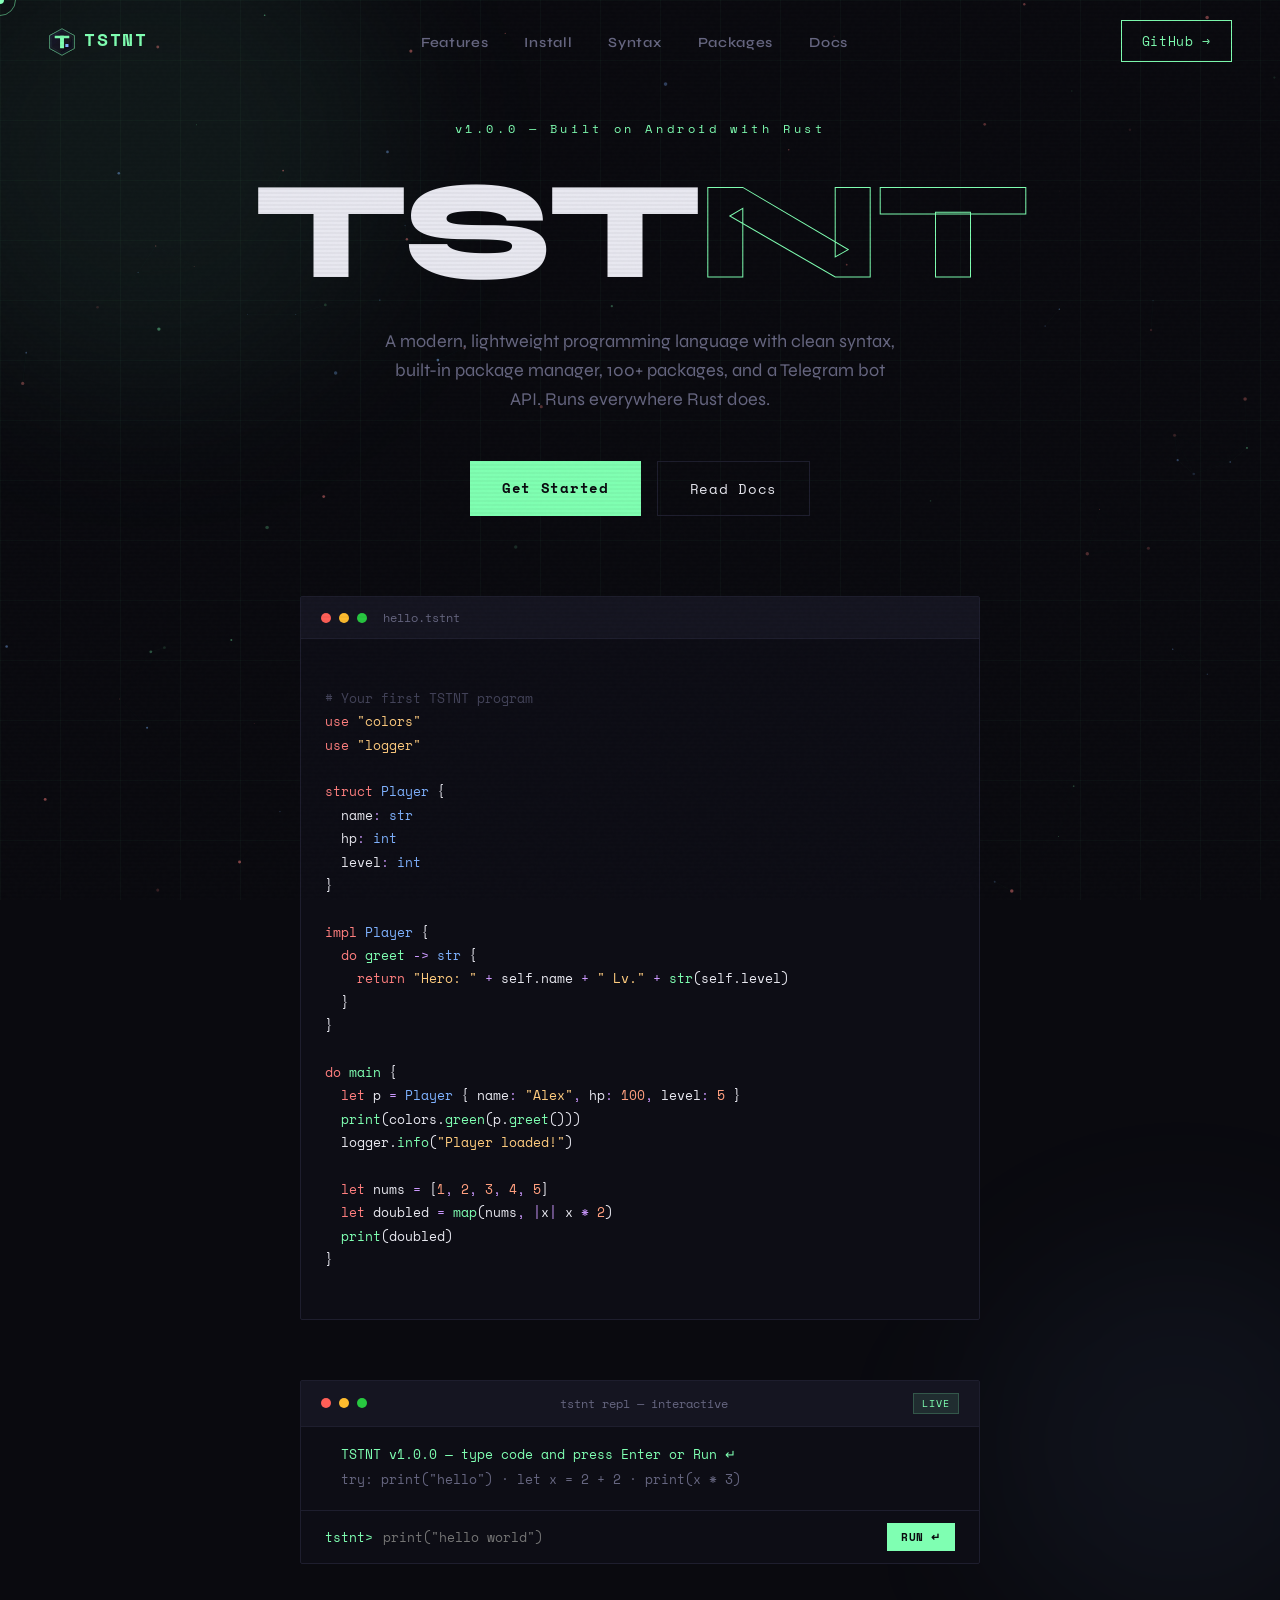
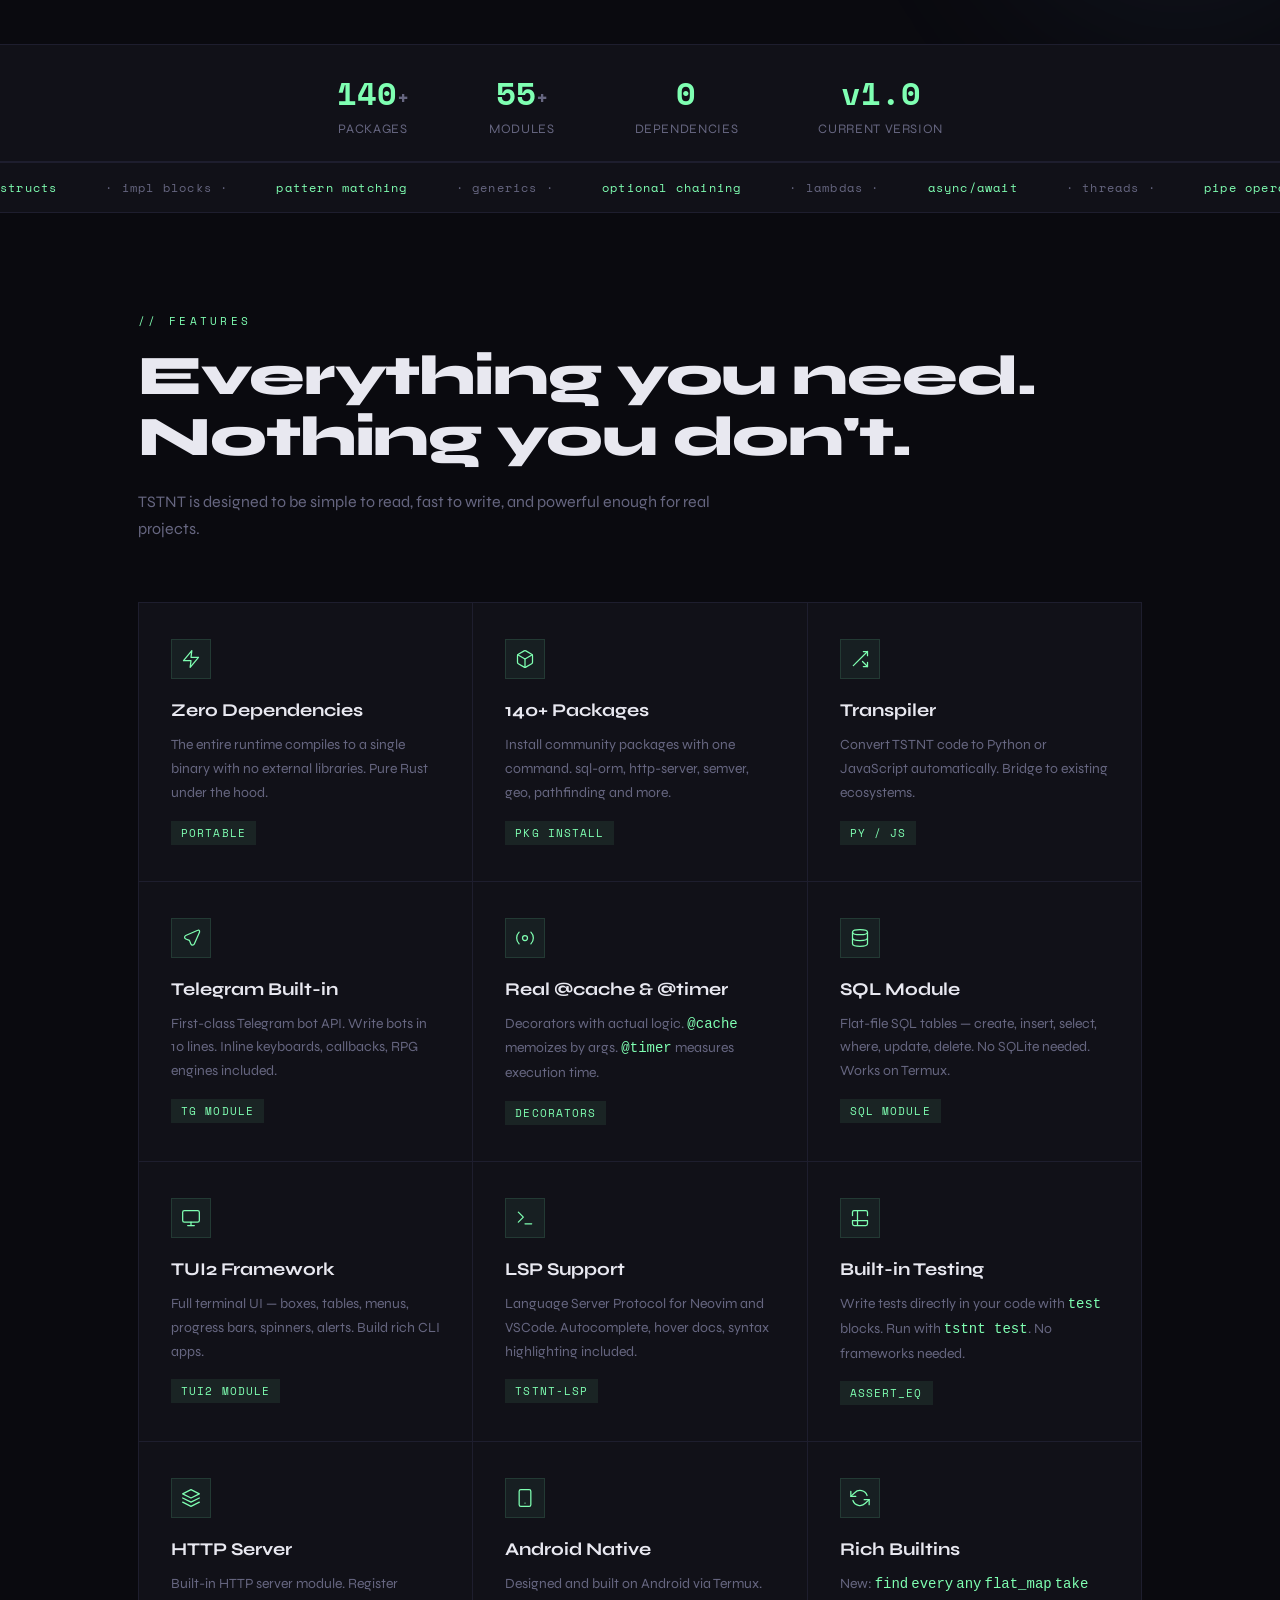
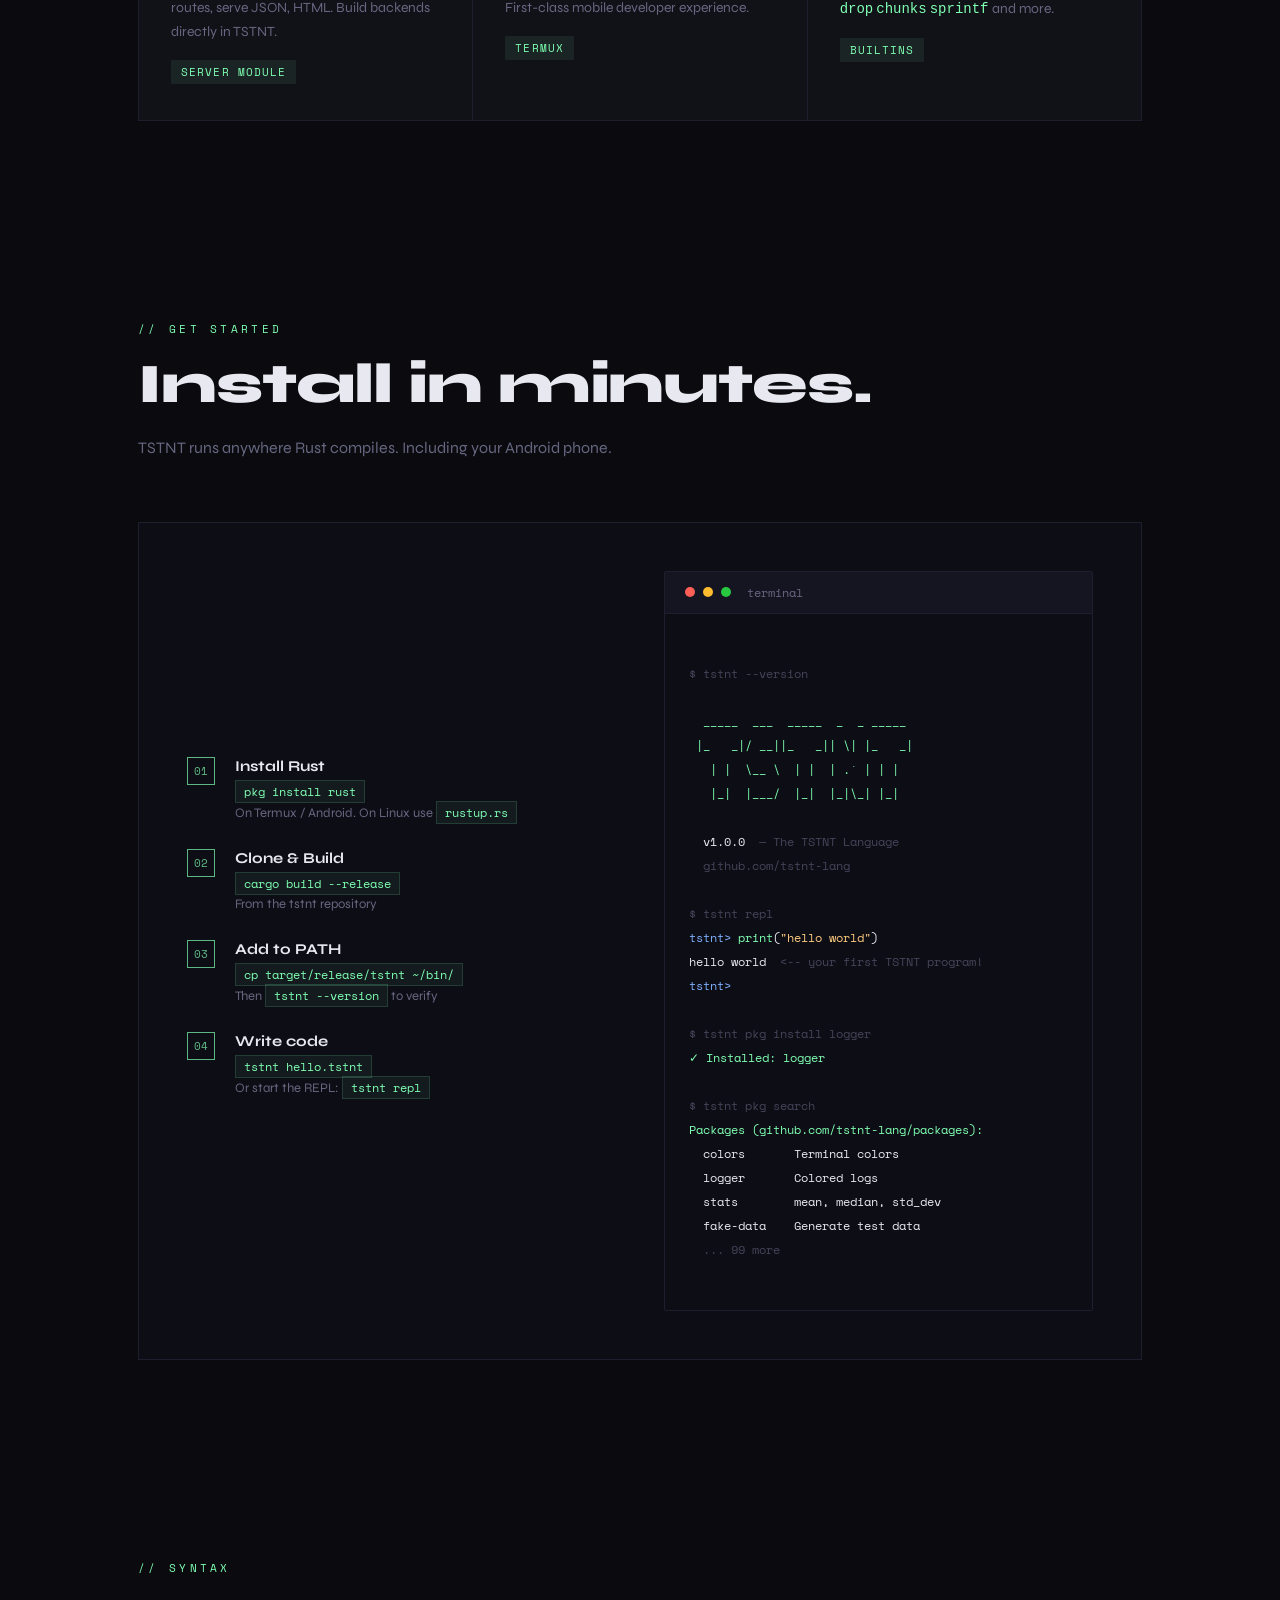
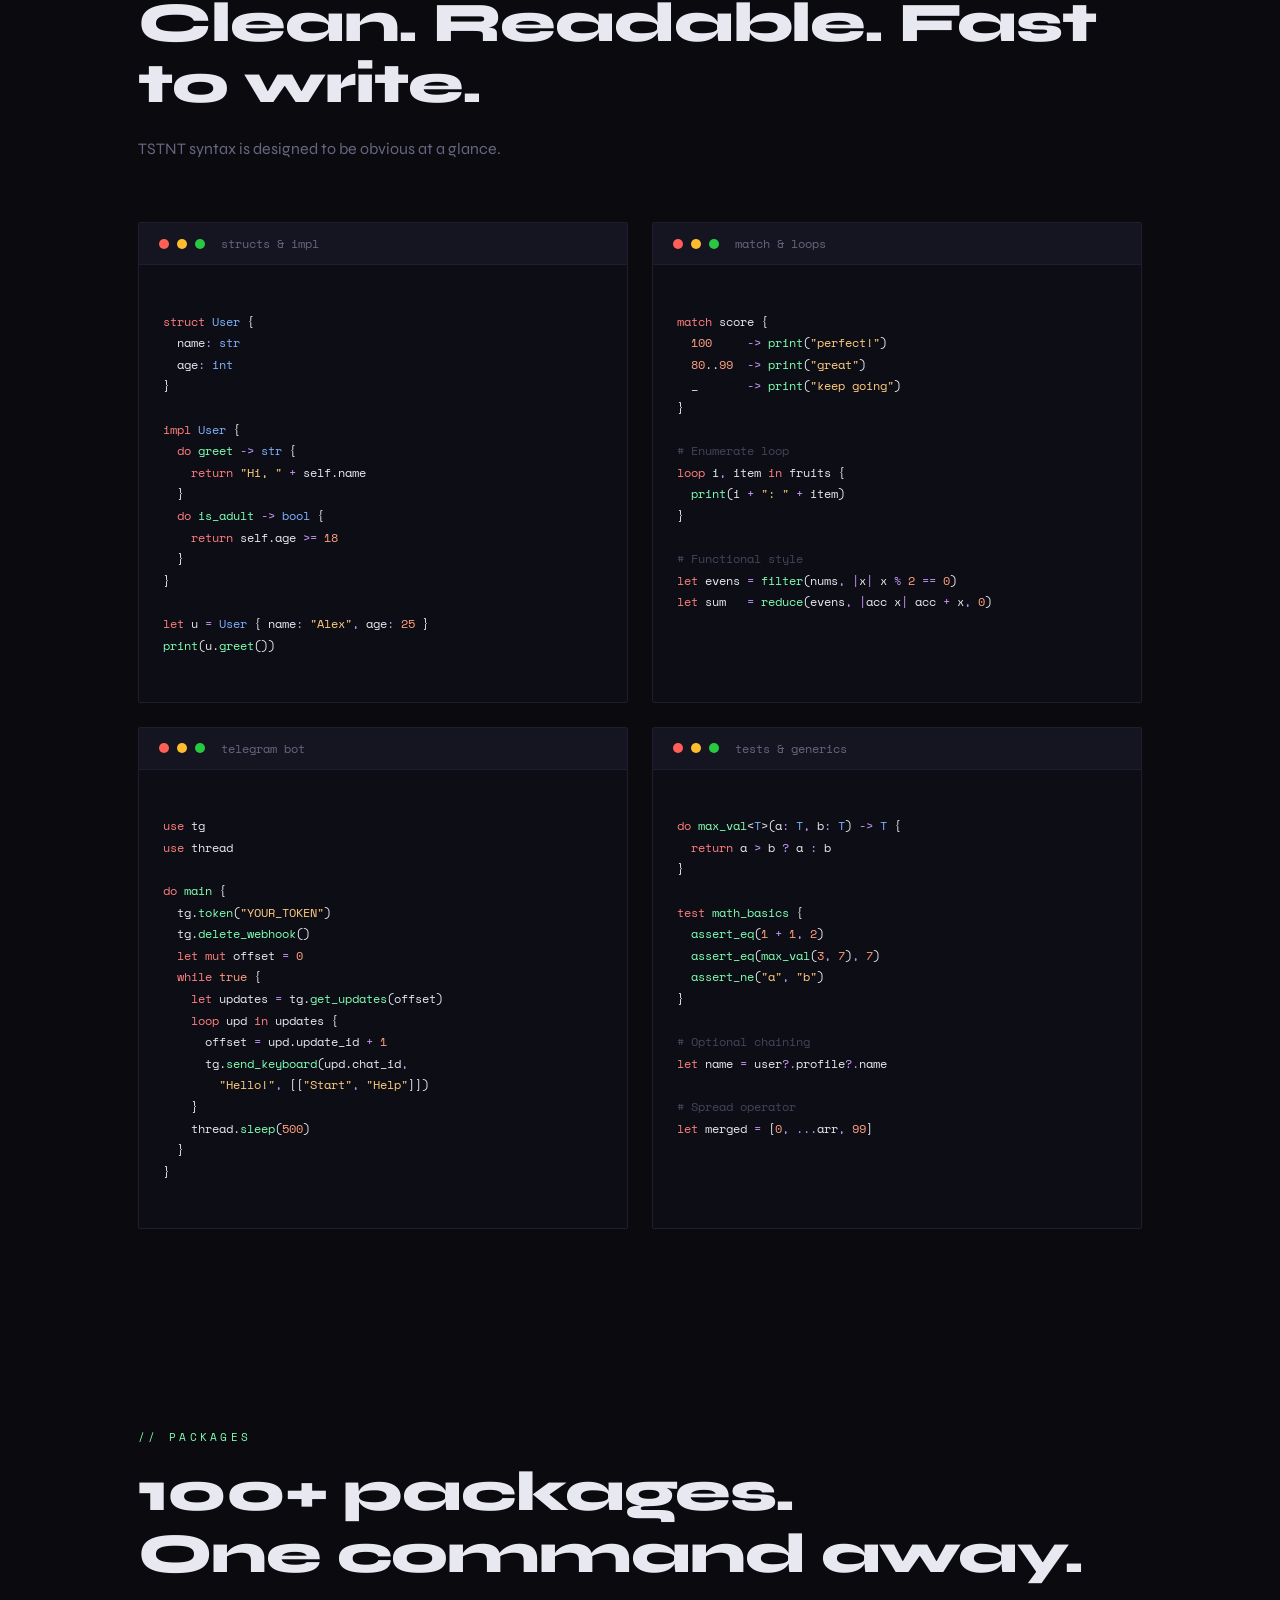
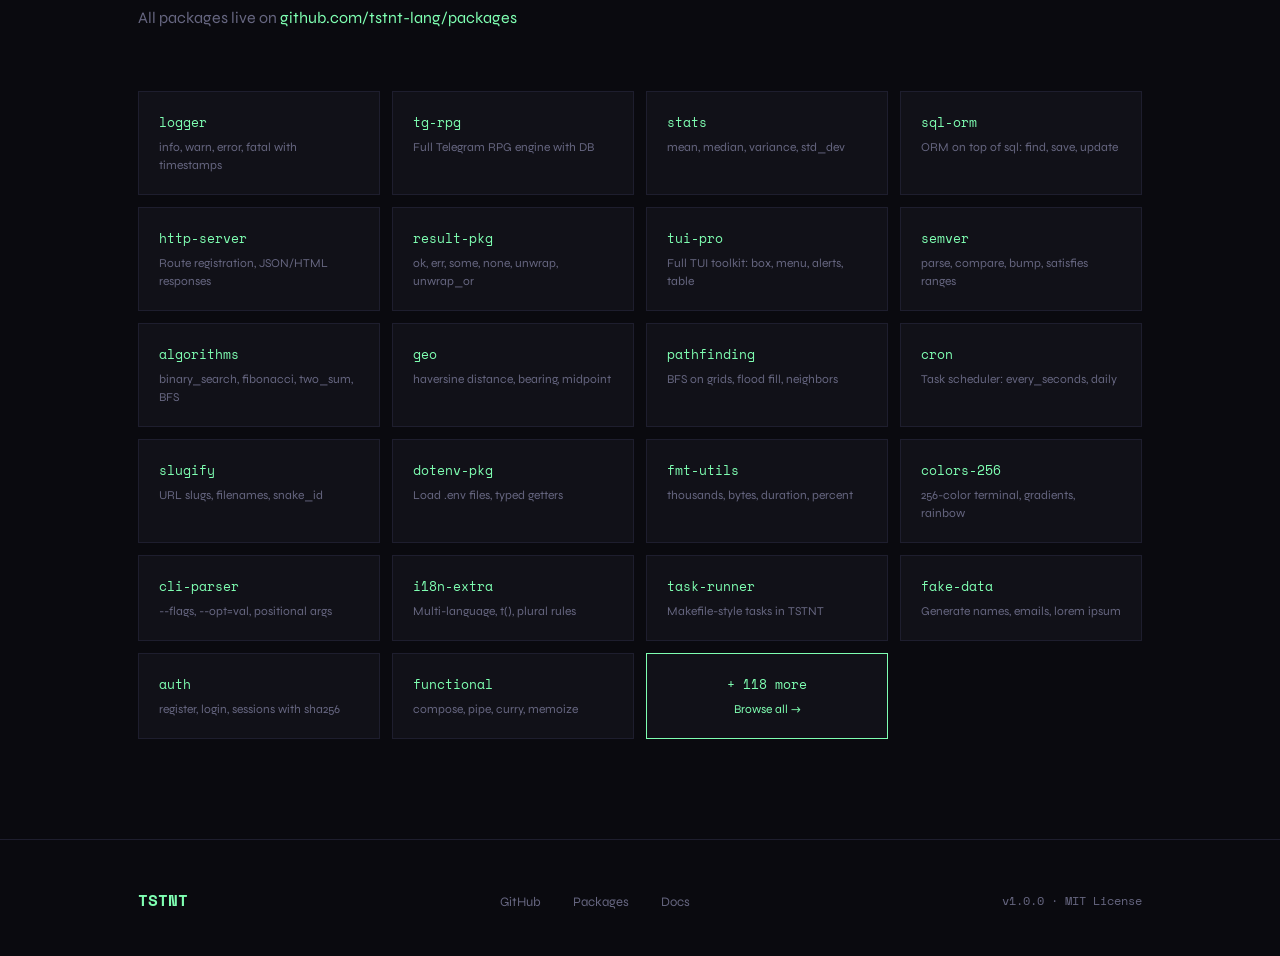
==== commit a52e2408: "v1.0.0 — OG tags, favicon, new design" ====
--- a/index.html
+++ b/index.html
@@ -4,6 +4,17 @@
 <meta charset="UTF-8">
 <meta name="viewport" content="width=device-width, initial-scale=1.0">
 <title>TSTNT — Programming Language</title>
+<link rel="icon" type="image/svg+xml" href="[data-uri]">
+<meta name="description" content="TSTNT — a modern statically-typed scripting language built with Rust. Zero dependencies, 140+ packages, Telegram API, SQL, TUI and more.">
+<meta property="og:title" content="TSTNT — Programming Language">
+<meta property="og:description" content="A modern scripting language built with Rust. Zero dependencies, 140+ packages, built-in Telegram API.">
+<meta property="og:image" content="https://tstnt-lang.github.io/og-index.png">
+<meta property="og:url" content="https://tstnt-lang.github.io">
+<meta property="og:type" content="website">
+<meta name="twitter:card" content="summary">
+<meta name="twitter:title" content="TSTNT — Programming Language">
+<meta name="twitter:description" content="A modern scripting language built with Rust. Zero dependencies, 140+ packages.">
+<meta name="twitter:image" content="https://tstnt-lang.github.io/og-index.png">
 <link rel="preconnect" href="https://fonts.googleapis.com">
 <link href="https://fonts.googleapis.com/css2?family=Space+Mono:wght@400;700&family=Syne:wght@400;600;800&display=swap" rel="stylesheet">
 <style>
@@ -942,7 +953,7 @@
 <div class="grid-bg"></div>
 
 <nav id="nav">
-  <a href="#" class="nav-logo">TSTNT</a>
+  <a href="#" class="nav-logo"><img src="[data-uri]" style="width:28px;height:28px;vertical-align:middle;margin-right:8px;">TSTNT</a>
   <ul class="nav-links">
     <li><a href="#features">Features</a></li>
     <li><a href="#install">Install</a></li>
@@ -974,7 +985,7 @@
   <div class="orb orb-1"></div>
   <div class="orb orb-2"></div>
 
-  <div class="hero-eyebrow">v0.9.0 — Built on Android with Rust</div>
+  <div class="hero-eyebrow">v1.0.0 — Built on Android with Rust</div>
 
   <h1 class="hero-title" id="heroTitle" data-text="TSTNT">TST<span>NT</span></h1>
 
@@ -1037,7 +1048,7 @@
       <span class="repl-badge">LIVE</span>
     </div>
     <div class="repl-output" id="replOutput">
-      <div class="repl-line"><span class="result" style="color:var(--accent)">TSTNT v0.9.0 — type code and press Enter or Run ↵</span></div>
+      <div class="repl-line"><span class="result" style="color:var(--accent)">TSTNT v1.0.0 — type code and press Enter or Run ↵</span></div>
       <div class="repl-line"><span class="result" style="color:var(--muted)">try: print("hello") · let x = 2 + 2 · print(x * 3)</span></div>
     </div>
     <div class="repl-input-row">
@@ -1048,14 +1059,13 @@
   </div>
 </div>
 
-<!-- Stats -->
-<div class="stats-bar">
+  <div class="stats-bar">
   <div class="stat">
-    <span class="stat-num">100<span style="color:var(--muted);font-size:20px">+</span></span>
+    <span class="stat-num">140<span style="color:var(--muted);font-size:20px">+</span></span>
     <div class="stat-label">PACKAGES</div>
   </div>
   <div class="stat">
-    <span class="stat-num">30<span style="color:var(--muted);font-size:20px">+</span></span>
+    <span class="stat-num">55<span style="color:var(--muted);font-size:20px">+</span></span>
     <div class="stat-label">MODULES</div>
   </div>
   <div class="stat">
@@ -1063,16 +1073,15 @@
     <div class="stat-label">DEPENDENCIES</div>
   </div>
   <div class="stat">
-    <span class="stat-num">v0.9</span>
+    <span class="stat-num">v1.0</span>
     <div class="stat-label">CURRENT VERSION</div>
   </div>
 </div>
 
-<!-- Marquee -->
 <div class="marquee-wrap">
   <div class="marquee">
-    <span>structs</span> · impl blocks · <span>pattern matching</span> · generics · <span>optional chaining</span> · lambdas · <span>async/await</span> · threads · <span>pipe operator</span> · string interpolation · <span>tests</span> · package manager · <span>LSP</span> · transpiler · <span>REPL</span> · watch mode ·
-    <span>structs</span> · impl blocks · <span>pattern matching</span> · generics · <span>optional chaining</span> · lambdas · <span>async/await</span> · threads · <span>pipe operator</span> · string interpolation · <span>tests</span> · package manager · <span>LSP</span> · transpiler · <span>REPL</span> · watch mode ·
+    <span>structs</span> · impl blocks · <span>pattern matching</span> · generics · <span>optional chaining</span> · lambdas · <span>async/await</span> · threads · <span>pipe operator</span> · string interpolation · <span>tests</span> · package manager · <span>LSP</span> · transpiler · <span>REPL</span> · watch mode · <span>@cache</span> · @timer · <span>sql module</span> · http server · <span>tui2</span> · result type · <span>fmt2</span> · 140+ packages · <span>find/every/any</span> · flat_map · <span>semver</span> · pathfinding · <span>geo</span> · cron ·
+    <span>structs</span> · impl blocks · <span>pattern matching</span> · generics · <span>optional chaining</span> · lambdas · <span>async/await</span> · threads · <span>pipe operator</span> · string interpolation · <span>tests</span> · package manager · <span>LSP</span> · transpiler · <span>REPL</span> · watch mode · <span>@cache</span> · @timer · <span>sql module</span> · http server · <span>tui2</span> · result type · <span>fmt2</span> · 140+ packages · <span>find/every/any</span> · flat_map · <span>semver</span> · pathfinding · <span>geo</span> · cron ·
   </div>
 </div>
 
@@ -1091,8 +1100,8 @@
     </div>
     <div class="feature-card">
       <span class="feature-icon"><svg width="24" height="24" viewBox="0 0 24 24" fill="none" stroke="currentColor" stroke-width="1.5" stroke-linecap="round" stroke-linejoin="round"><path d="M21 16V8a2 2 0 0 0-1-1.73l-7-4a2 2 0 0 0-2 0l-7 4A2 2 0 0 0 3 8v8a2 2 0 0 0 1 1.73l7 4a2 2 0 0 0 2 0l7-4A2 2 0 0 0 21 16z"/><polyline points="3.27 6.96 12 12.01 20.73 6.96"/><line x1="12" y1="22.08" x2="12" y2="12"/></svg></span>
-      <div class="feature-title">Package Manager</div>
-      <div class="feature-desc">Install 100+ community packages with one command. Packages live on GitHub — transparent and open.</div>
+      <div class="feature-title">140+ Packages</div>
+      <div class="feature-desc">Install community packages with one command. sql-orm, http-server, semver, geo, pathfinding and more.</div>
       <span class="feature-tag">PKG INSTALL</span>
     </div>
     <div class="feature-card">
@@ -1108,10 +1117,22 @@
       <span class="feature-tag">TG MODULE</span>
     </div>
     <div class="feature-card">
-      <span class="feature-icon"><svg width="24" height="24" viewBox="0 0 24 24" fill="none" stroke="currentColor" stroke-width="1.5" stroke-linecap="round" stroke-linejoin="round"><path d="M9 3H5a2 2 0 0 0-2 2v4m6-6h10a2 2 0 0 1 2 2v4M9 3v18m0 0h10a2 2 0 0 0 2-2v-4M9 21H5a2 2 0 0 1-2-2v-4m0 0h18"/></svg></span>
-      <div class="feature-title">Built-in Testing</div>
-      <div class="feature-desc">Write tests directly in your code with <code style="font-family:monospace;color:var(--accent)">test</code> blocks. Run with <code style="font-family:monospace;color:var(--accent)">tstnt test</code>. No frameworks needed.</div>
-      <span class="feature-tag">ASSERT_EQ</span>
+      <span class="feature-icon"><svg width="24" height="24" viewBox="0 0 24 24" fill="none" stroke="currentColor" stroke-width="1.5" stroke-linecap="round" stroke-linejoin="round"><circle cx="12" cy="12" r="3"/><path d="M19.07 4.93a10 10 0 0 1 0 14.14"/><path d="M4.93 4.93a10 10 0 0 0 0 14.14"/></svg></span>
+      <div class="feature-title">Real @cache &amp; @timer</div>
+      <div class="feature-desc">Decorators with actual logic. <code style="font-family:monospace;color:var(--accent)">@cache</code> memoizes by args. <code style="font-family:monospace;color:var(--accent)">@timer</code> measures execution time.</div>
+      <span class="feature-tag">DECORATORS</span>
+    </div>
+    <div class="feature-card">
+      <span class="feature-icon"><svg width="24" height="24" viewBox="0 0 24 24" fill="none" stroke="currentColor" stroke-width="1.5" stroke-linecap="round" stroke-linejoin="round"><ellipse cx="12" cy="5" rx="9" ry="3"/><path d="M21 12c0 1.66-4 3-9 3s-9-1.34-9-3"/><path d="M3 5v14c0 1.66 4 3 9 3s9-1.34 9-3V5"/></svg></span>
+      <div class="feature-title">SQL Module</div>
+      <div class="feature-desc">Flat-file SQL tables — create, insert, select, where, update, delete. No SQLite needed. Works on Termux.</div>
+      <span class="feature-tag">SQL MODULE</span>
+    </div>
+    <div class="feature-card">
+      <span class="feature-icon"><svg width="24" height="24" viewBox="0 0 24 24" fill="none" stroke="currentColor" stroke-width="1.5" stroke-linecap="round" stroke-linejoin="round"><rect x="2" y="3" width="20" height="14" rx="2"/><line x1="8" y1="21" x2="16" y2="21"/><line x1="12" y1="17" x2="12" y2="21"/></svg></span>
+      <div class="feature-title">TUI2 Framework</div>
+      <div class="feature-desc">Full terminal UI — boxes, tables, menus, progress bars, spinners, alerts. Build rich CLI apps.</div>
+      <span class="feature-tag">TUI2 MODULE</span>
     </div>
     <div class="feature-card">
       <span class="feature-icon"><svg width="24" height="24" viewBox="0 0 24 24" fill="none" stroke="currentColor" stroke-width="1.5" stroke-linecap="round" stroke-linejoin="round"><polyline points="4 17 10 11 4 5"/><line x1="12" y1="19" x2="20" y2="19"/></svg></span>
@@ -1120,10 +1141,16 @@
       <span class="feature-tag">TSTNT-LSP</span>
     </div>
     <div class="feature-card">
-      <span class="feature-icon"><svg width="24" height="24" viewBox="0 0 24 24" fill="none" stroke="currentColor" stroke-width="1.5" stroke-linecap="round" stroke-linejoin="round"><path d="M1 4v6h6"/><path d="M23 20v-6h-6"/><path d="M20.49 9A9 9 0 0 0 5.64 5.64L1 10m22 4-4.64 4.36A9 9 0 0 1 3.51 15"/></svg></span>
-      <div class="feature-title">Watch Mode</div>
-      <div class="feature-desc">Auto-restart your script on file change. Perfect for development. No extra tools needed.</div>
-      <span class="feature-tag">TSTNT WATCH</span>
+      <span class="feature-icon"><svg width="24" height="24" viewBox="0 0 24 24" fill="none" stroke="currentColor" stroke-width="1.5" stroke-linecap="round" stroke-linejoin="round"><path d="M9 3H5a2 2 0 0 0-2 2v4m6-6h10a2 2 0 0 1 2 2v4M9 3v18m0 0h10a2 2 0 0 0 2-2v-4M9 21H5a2 2 0 0 1-2-2v-4m0 0h18"/></svg></span>
+      <div class="feature-title">Built-in Testing</div>
+      <div class="feature-desc">Write tests directly in your code with <code style="font-family:monospace;color:var(--accent)">test</code> blocks. Run with <code style="font-family:monospace;color:var(--accent)">tstnt test</code>. No frameworks needed.</div>
+      <span class="feature-tag">ASSERT_EQ</span>
+    </div>
+    <div class="feature-card">
+      <span class="feature-icon"><svg width="24" height="24" viewBox="0 0 24 24" fill="none" stroke="currentColor" stroke-width="1.5" stroke-linecap="round" stroke-linejoin="round"><path d="M12 2L2 7l10 5 10-5-10-5z"/><path d="M2 17l10 5 10-5"/><path d="M2 12l10 5 10-5"/></svg></span>
+      <div class="feature-title">HTTP Server</div>
+      <div class="feature-desc">Built-in HTTP server module. Register routes, serve JSON, HTML. Build backends directly in TSTNT.</div>
+      <span class="feature-tag">SERVER MODULE</span>
     </div>
     <div class="feature-card">
       <span class="feature-icon"><svg width="24" height="24" viewBox="0 0 24 24" fill="none" stroke="currentColor" stroke-width="1.5" stroke-linecap="round" stroke-linejoin="round"><rect x="5" y="2" width="14" height="20" rx="2" ry="2"/><line x1="12" y1="18" x2="12.01" y2="18"/></svg></span>
@@ -1132,10 +1159,10 @@
       <span class="feature-tag">TERMUX</span>
     </div>
     <div class="feature-card">
-      <span class="feature-icon"><svg width="24" height="24" viewBox="0 0 24 24" fill="none" stroke="currentColor" stroke-width="1.5" stroke-linecap="round" stroke-linejoin="round"><ellipse cx="12" cy="5" rx="9" ry="3"/><path d="M21 12c0 1.66-4 3-9 3s-9-1.34-9-3"/><path d="M3 5v14c0 1.66 4 3 9 3s9-1.34 9-3V5"/></svg></span>
-      <div class="feature-title">Built-in DB</div>
-      <div class="feature-desc">Key-value persistent storage out of the box. No SQLite, no dependencies. Just <code style="font-family:monospace;color:var(--accent)">db.set</code> and <code style="font-family:monospace;color:var(--accent)">db.get</code>.</div>
-      <span class="feature-tag">DB MODULE</span>
+      <span class="feature-icon"><svg width="24" height="24" viewBox="0 0 24 24" fill="none" stroke="currentColor" stroke-width="1.5" stroke-linecap="round" stroke-linejoin="round"><path d="M1 4v6h6"/><path d="M23 20v-6h-6"/><path d="M20.49 9A9 9 0 0 0 5.64 5.64L1 10m22 4-4.64 4.36A9 9 0 0 1 3.51 15"/></svg></span>
+      <div class="feature-title">Rich Builtins</div>
+      <div class="feature-desc">New: <code style="font-family:monospace;color:var(--accent)">find</code> <code style="font-family:monospace;color:var(--accent)">every</code> <code style="font-family:monospace;color:var(--accent)">any</code> <code style="font-family:monospace;color:var(--accent)">flat_map</code> <code style="font-family:monospace;color:var(--accent)">take</code> <code style="font-family:monospace;color:var(--accent)">drop</code> <code style="font-family:monospace;color:var(--accent)">chunks</code> <code style="font-family:monospace;color:var(--accent)">sprintf</code> and more.</div>
+      <span class="feature-tag">BUILTINS</span>
     </div>
   </div>
 </section>
@@ -1197,7 +1224,7 @@
    | |  \__ \  | |  | .` | | |
    |_|  |___/  |_|  |_|\_| |_|
 </span>
-  v0.9.0  <span class="cm">— The TSTNT Language</span>
+  v1.0.0  <span class="cm">— The TSTNT Language</span>
   <span class="cm">github.com/tstnt-lang</span>
 
 <span class="cm">$ tstnt repl</span>
@@ -1343,24 +1370,30 @@
 
   <div class="pkg-grid reveal">
     <div class="pkg-card"><div class="pkg-name">logger</div><div class="pkg-desc">info, warn, error, fatal with timestamps</div></div>
-    <div class="pkg-card"><div class="pkg-name">colors</div><div class="pkg-desc">Terminal colors via term module</div></div>
     <div class="pkg-card"><div class="pkg-name">tg-rpg</div><div class="pkg-desc">Full Telegram RPG engine with DB</div></div>
     <div class="pkg-card"><div class="pkg-name">stats</div><div class="pkg-desc">mean, median, variance, std_dev</div></div>
+    <div class="pkg-card"><div class="pkg-name">sql-orm</div><div class="pkg-desc">ORM on top of sql: find, save, update</div></div>
+    <div class="pkg-card"><div class="pkg-name">http-server</div><div class="pkg-desc">Route registration, JSON/HTML responses</div></div>
+    <div class="pkg-card"><div class="pkg-name">result-pkg</div><div class="pkg-desc">ok, err, some, none, unwrap, unwrap_or</div></div>
+    <div class="pkg-card"><div class="pkg-name">tui-pro</div><div class="pkg-desc">Full TUI toolkit: box, menu, alerts, table</div></div>
+    <div class="pkg-card"><div class="pkg-name">semver</div><div class="pkg-desc">parse, compare, bump, satisfies ranges</div></div>
+    <div class="pkg-card"><div class="pkg-name">algorithms</div><div class="pkg-desc">binary_search, fibonacci, two_sum, BFS</div></div>
+    <div class="pkg-card"><div class="pkg-name">geo</div><div class="pkg-desc">haversine distance, bearing, midpoint</div></div>
+    <div class="pkg-card"><div class="pkg-name">pathfinding</div><div class="pkg-desc">BFS on grids, flood fill, neighbors</div></div>
+    <div class="pkg-card"><div class="pkg-name">cron</div><div class="pkg-desc">Task scheduler: every_seconds, daily</div></div>
+    <div class="pkg-card"><div class="pkg-name">slugify</div><div class="pkg-desc">URL slugs, filenames, snake_id</div></div>
+    <div class="pkg-card"><div class="pkg-name">dotenv-pkg</div><div class="pkg-desc">Load .env files, typed getters</div></div>
+    <div class="pkg-card"><div class="pkg-name">fmt-utils</div><div class="pkg-desc">thousands, bytes, duration, percent</div></div>
+    <div class="pkg-card"><div class="pkg-name">colors-256</div><div class="pkg-desc">256-color terminal, gradients, rainbow</div></div>
+    <div class="pkg-card"><div class="pkg-name">cli-parser</div><div class="pkg-desc">--flags, --opt=val, positional args</div></div>
+    <div class="pkg-card"><div class="pkg-name">i18n-extra</div><div class="pkg-desc">Multi-language, t(), plural rules</div></div>
+    <div class="pkg-card"><div class="pkg-name">task-runner</div><div class="pkg-desc">Makefile-style tasks in TSTNT</div></div>
     <div class="pkg-card"><div class="pkg-name">fake-data</div><div class="pkg-desc">Generate names, emails, lorem ipsum</div></div>
-    <div class="pkg-card"><div class="pkg-name">auth</div><div class="pkg-desc">register, login, sessions, JWT</div></div>
-    <div class="pkg-card"><div class="pkg-name">ansi</div><div class="pkg-desc">Full ANSI control + true color RGB</div></div>
-    <div class="pkg-card"><div class="pkg-name">game-2d</div><div class="pkg-desc">Vec2, Rect, ASCII canvas, draw_line</div></div>
-    <div class="pkg-card"><div class="pkg-name">benchmark-suite</div><div class="pkg-desc">Run, compare, suite benchmarks</div></div>
-    <div class="pkg-card"><div class="pkg-name">markdown</div><div class="pkg-desc">Generate markdown: headers, tables</div></div>
-    <div class="pkg-card"><div class="pkg-name">migrate</div><div class="pkg-desc">DB migrations: run, rollback, status</div></div>
+    <div class="pkg-card"><div class="pkg-name">auth</div><div class="pkg-desc">register, login, sessions with sha256</div></div>
     <div class="pkg-card"><div class="pkg-name">functional</div><div class="pkg-desc">compose, pipe, curry, memoize</div></div>
-    <div class="pkg-card"><div class="pkg-name">terminal-ui</div><div class="pkg-desc">Headers, sections, formatted tables</div></div>
-    <div class="pkg-card"><div class="pkg-name">number-format</div><div class="pkg-desc">thousands, ordinal, bytes, roman</div></div>
-    <div class="pkg-card"><div class="pkg-name">tg-bot</div><div class="pkg-desc">bot_start, bot_run, reply helpers</div></div>
-    <div class="pkg-card"><div class="pkg-name">validator</div><div class="pkg-desc">email, phone, IPv4, semver, JSON</div></div>
     <div class="pkg-card" style="border-color:var(--accent); display:flex; align-items:center; justify-content:center;">
       <div style="text-align:center;">
-        <div class="pkg-name">+ 87 more</div>
+        <div class="pkg-name">+ 118 more</div>
         <div class="pkg-desc"><a href="https://github.com/tstnt-lang/packages" target="_blank" style="color:var(--accent);text-decoration:none;">Browse all →</a></div>
       </div>
     </div>
@@ -1376,7 +1409,7 @@
     <li><a href="https://github.com/tstnt-lang/packages" target="_blank">Packages</a></li>
     <li><a href="docs.html">Docs</a></li>
   </ul>
-  <div class="footer-copy">v0.9.0 · MIT License</div>
+  <div class="footer-copy">v1.0.0 · MIT License</div>
 </footer>
 </div>
 
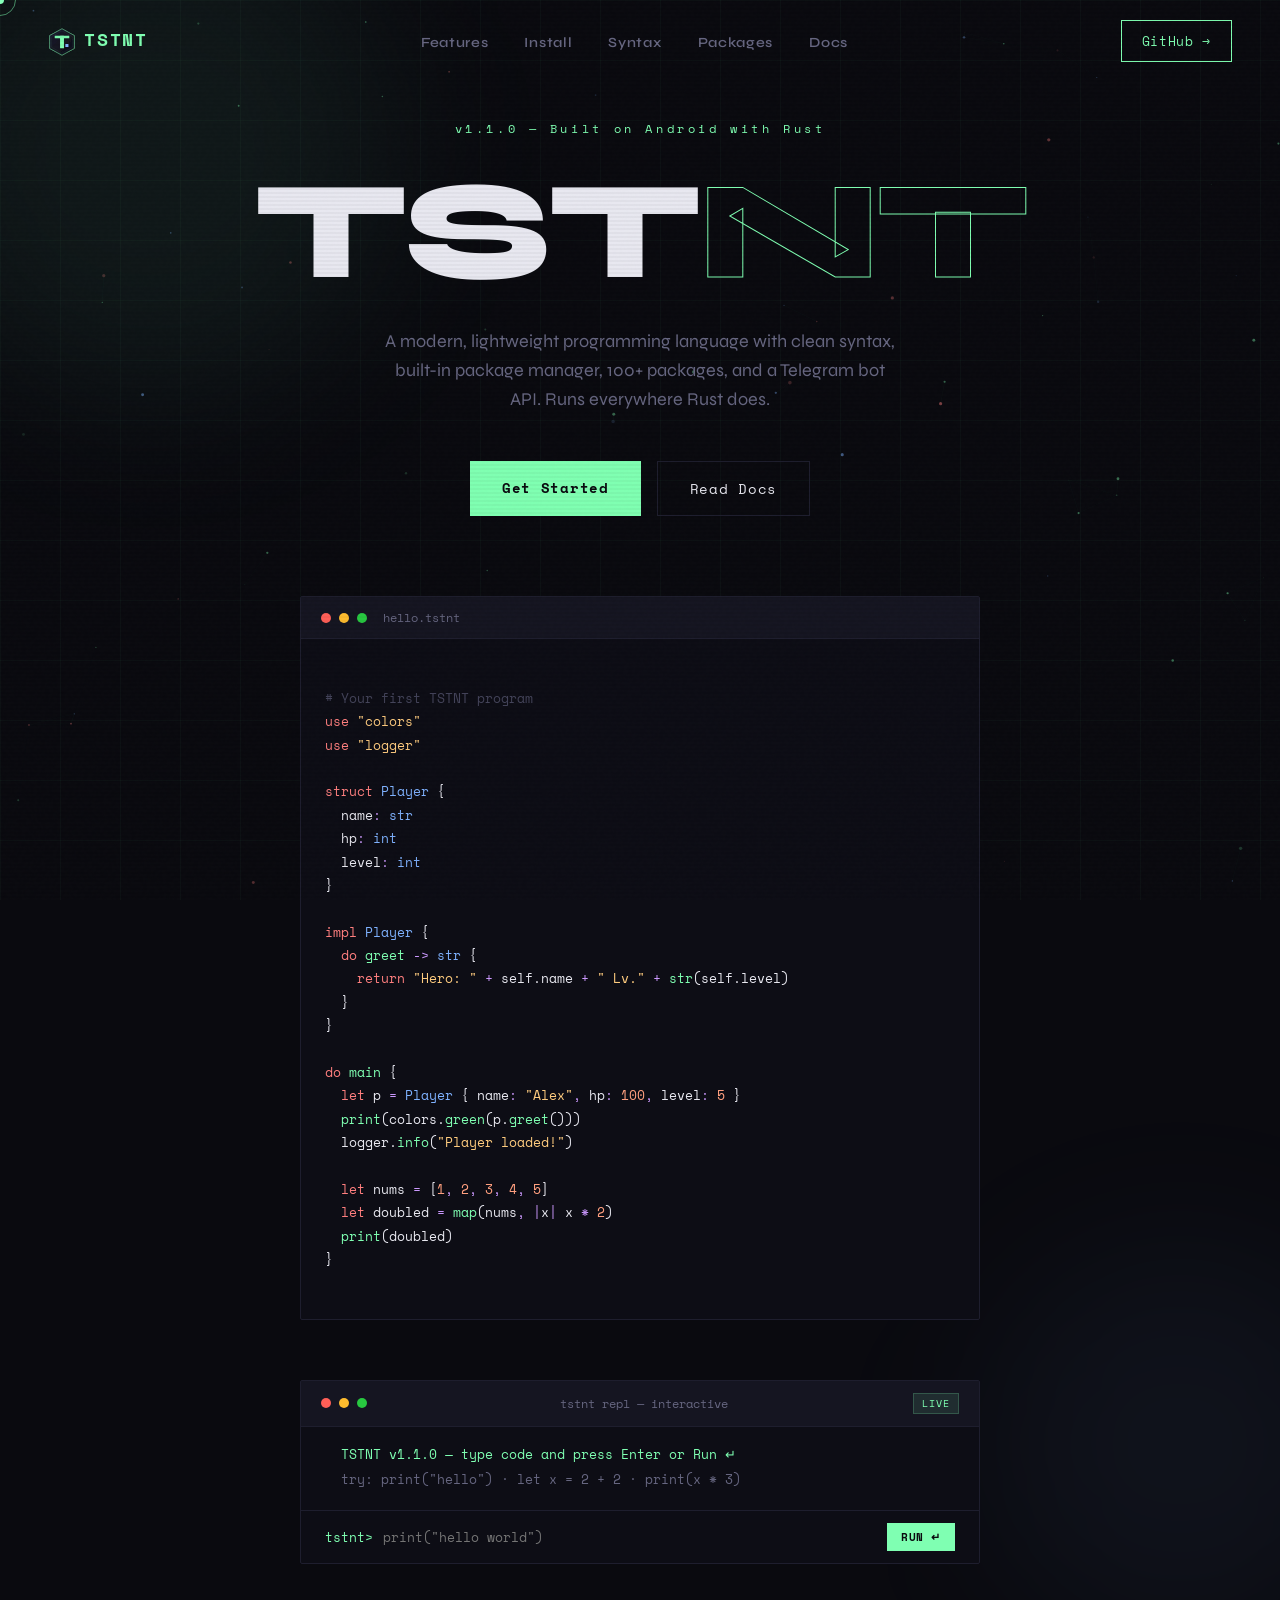
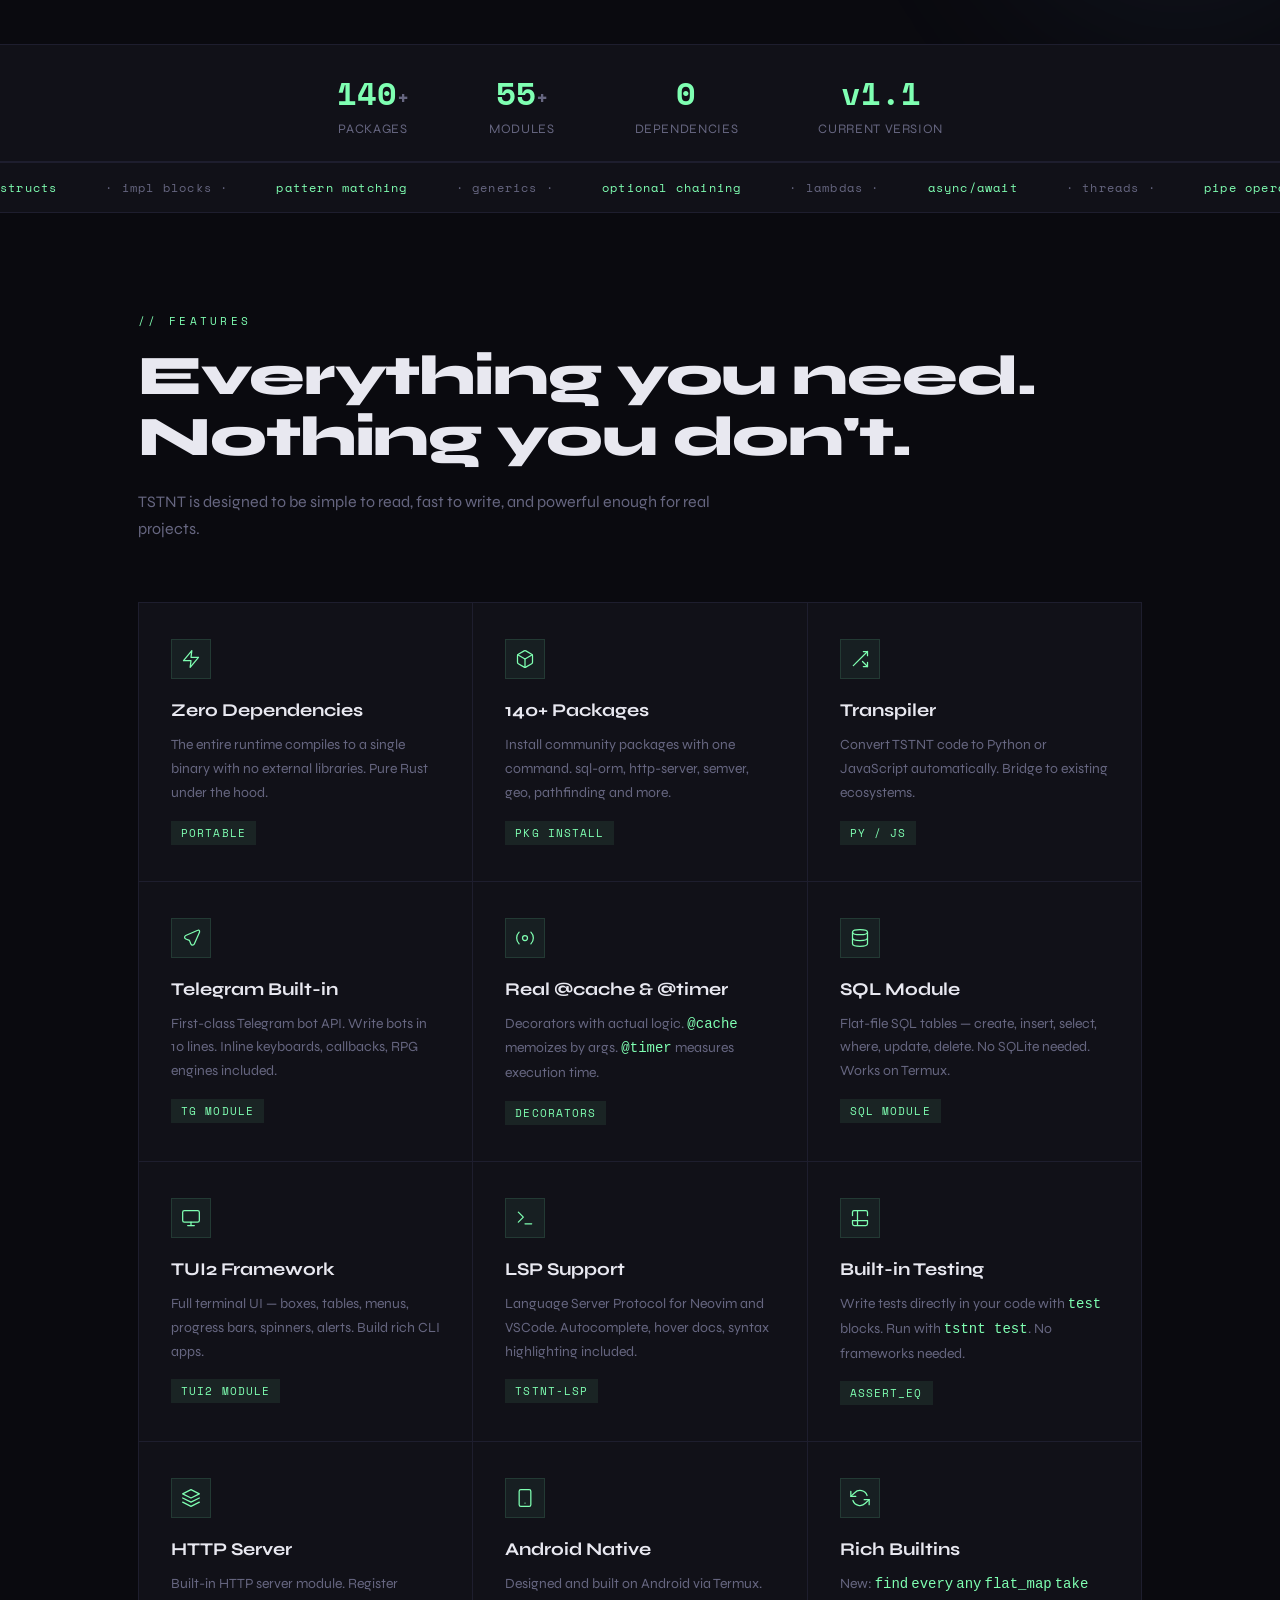
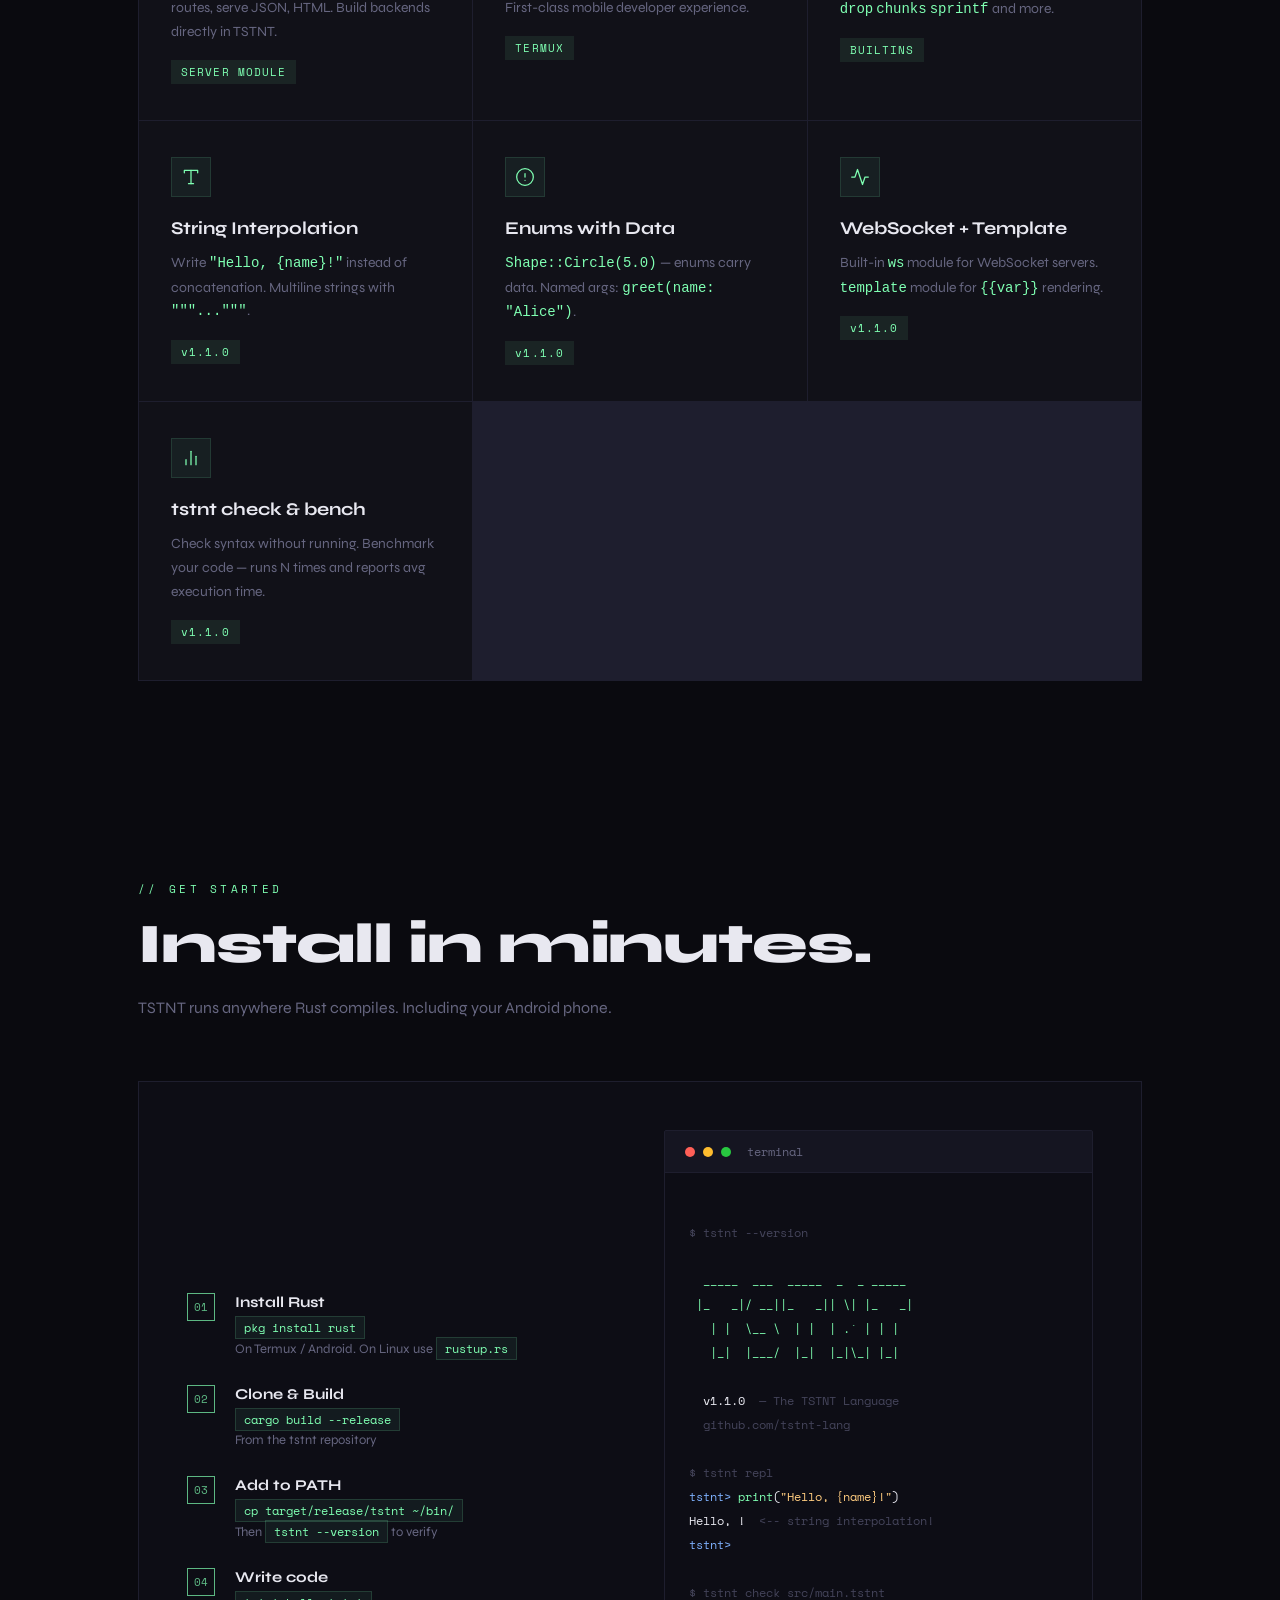
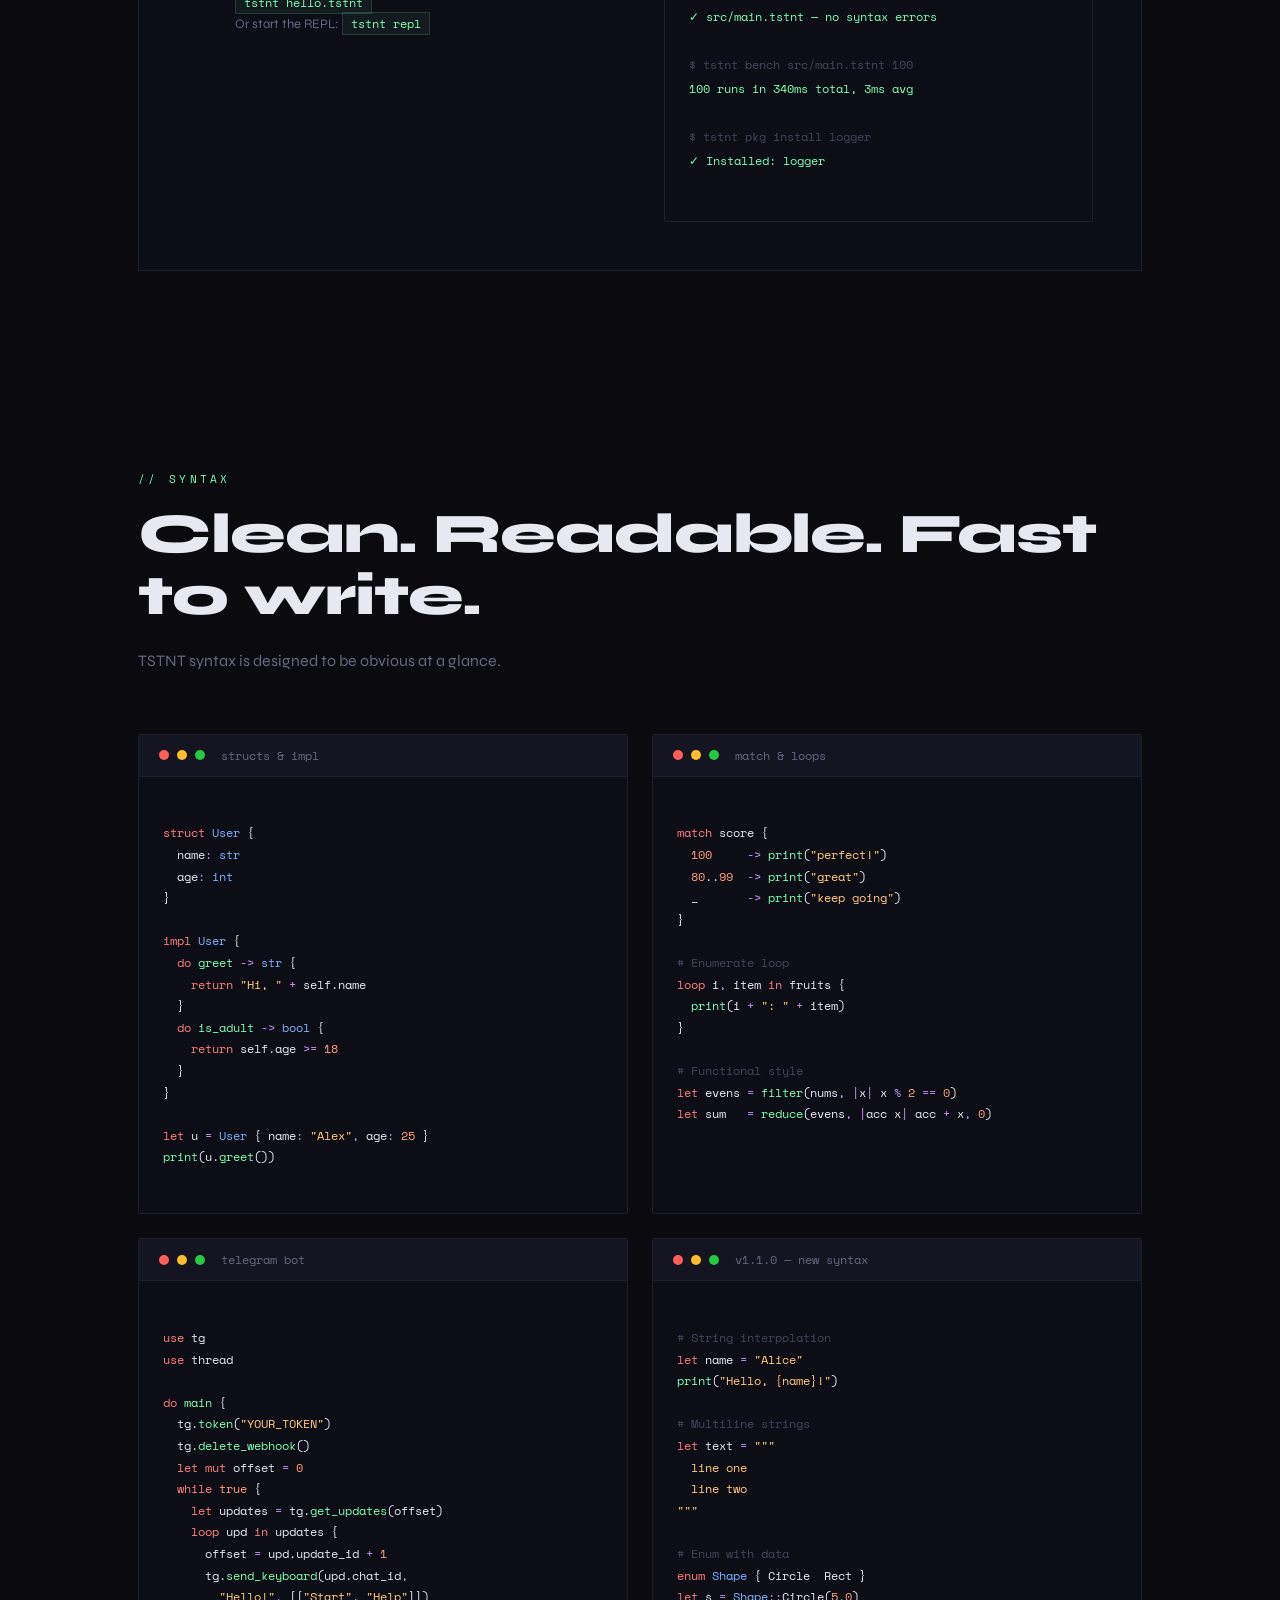
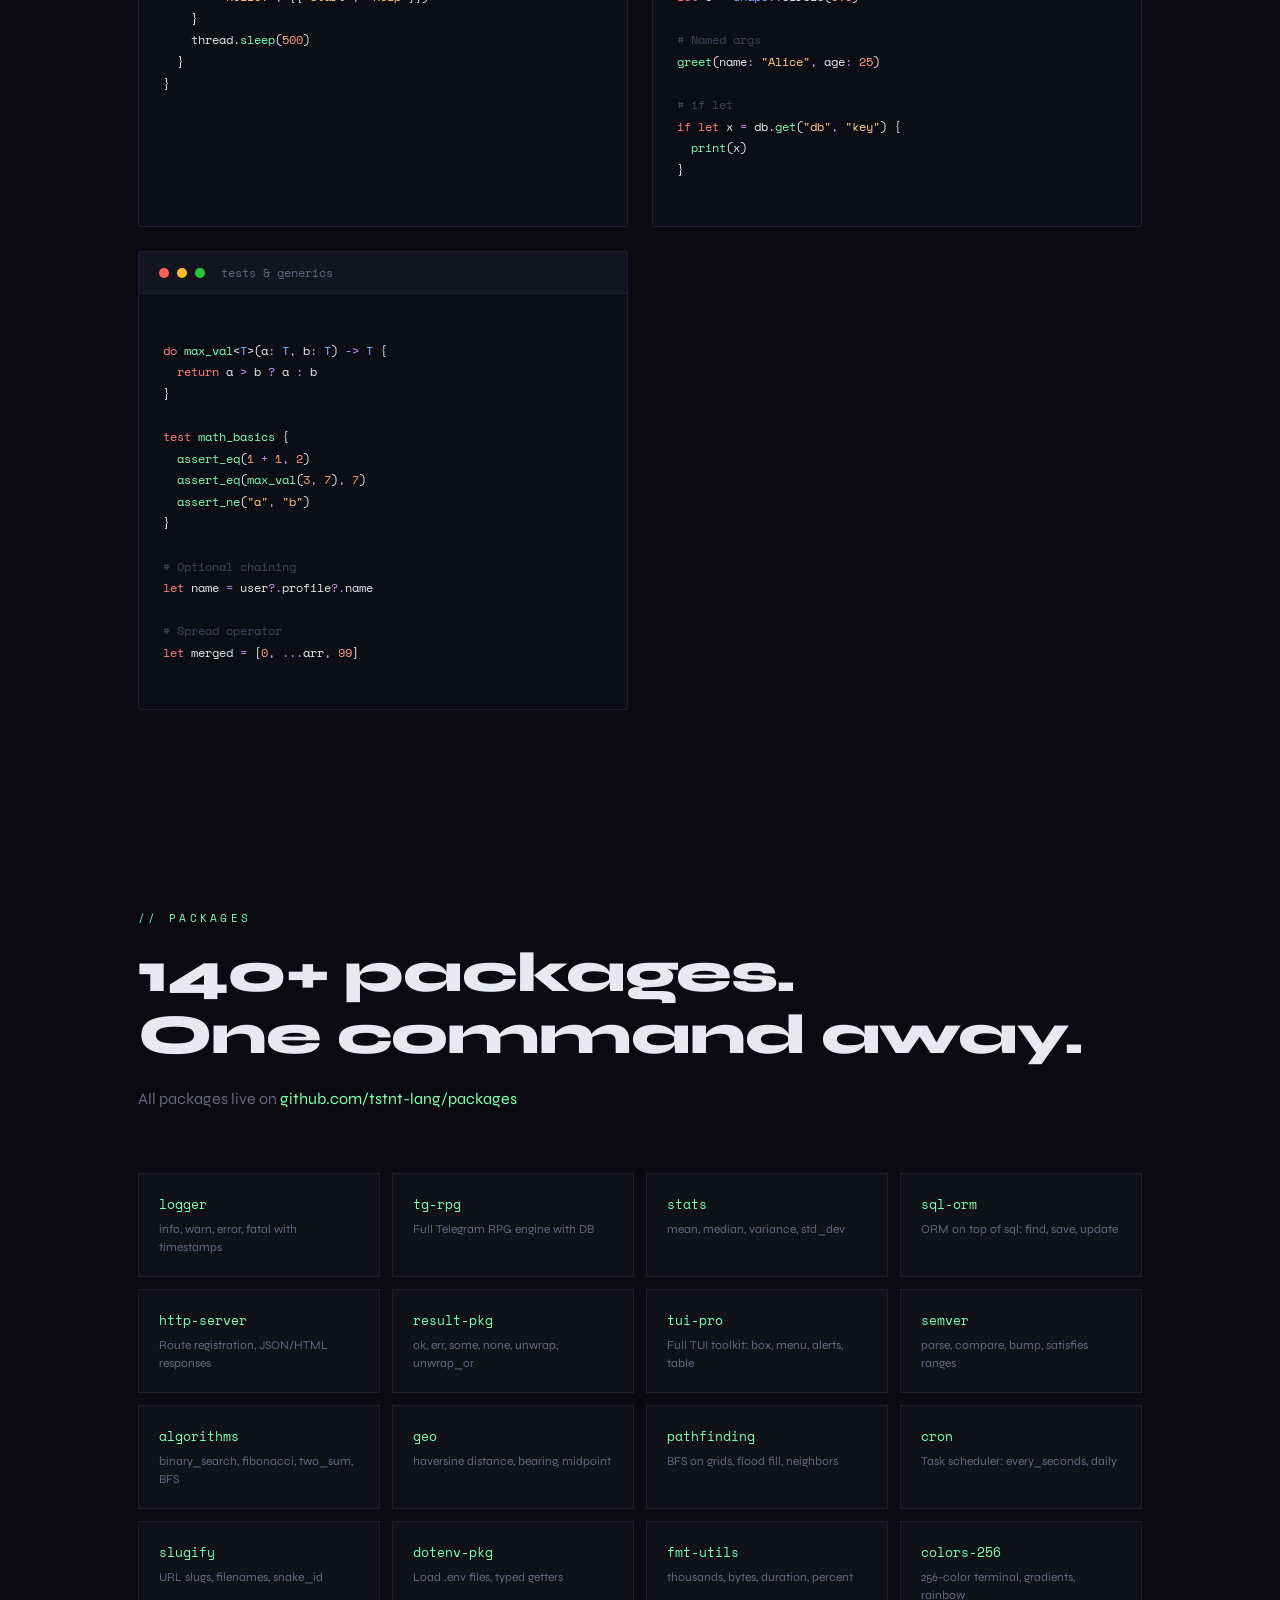
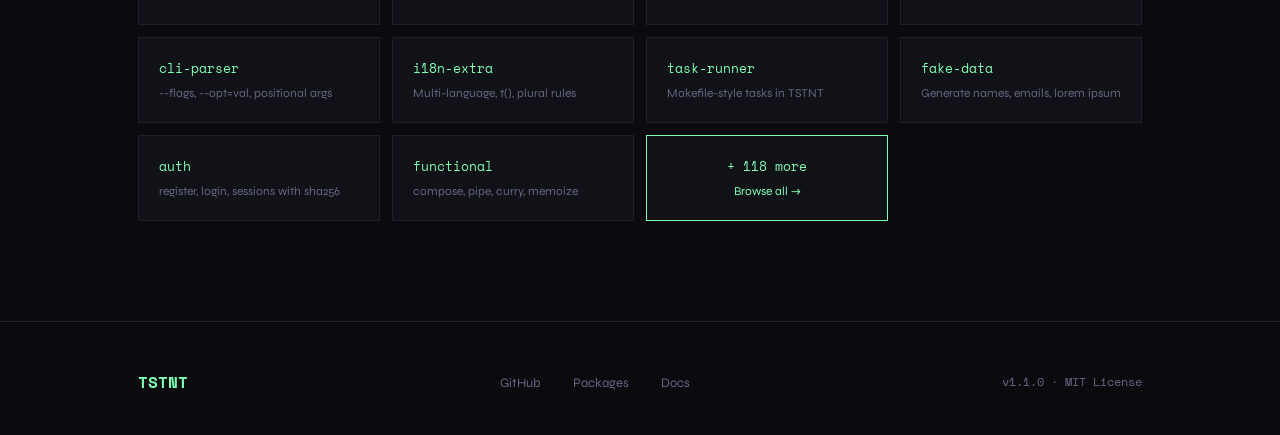
==== commit 7ed3ccfe: "v1.1.0 site" ====
--- a/index.html
+++ b/index.html
@@ -985,7 +985,7 @@
   <div class="orb orb-1"></div>
   <div class="orb orb-2"></div>
 
-  <div class="hero-eyebrow">v1.0.0 — Built on Android with Rust</div>
+  <div class="hero-eyebrow">v1.1.0 — Built on Android with Rust</div>
 
   <h1 class="hero-title" id="heroTitle" data-text="TSTNT">TST<span>NT</span></h1>
 
@@ -1048,7 +1048,7 @@
       <span class="repl-badge">LIVE</span>
     </div>
     <div class="repl-output" id="replOutput">
-      <div class="repl-line"><span class="result" style="color:var(--accent)">TSTNT v1.0.0 — type code and press Enter or Run ↵</span></div>
+      <div class="repl-line"><span class="result" style="color:var(--accent)">TSTNT v1.1.0 — type code and press Enter or Run ↵</span></div>
       <div class="repl-line"><span class="result" style="color:var(--muted)">try: print("hello") · let x = 2 + 2 · print(x * 3)</span></div>
     </div>
     <div class="repl-input-row">
@@ -1073,15 +1073,15 @@
     <div class="stat-label">DEPENDENCIES</div>
   </div>
   <div class="stat">
-    <span class="stat-num">v1.0</span>
+    <span class="stat-num">v1.1</span>
     <div class="stat-label">CURRENT VERSION</div>
   </div>
 </div>
 
 <div class="marquee-wrap">
   <div class="marquee">
-    <span>structs</span> · impl blocks · <span>pattern matching</span> · generics · <span>optional chaining</span> · lambdas · <span>async/await</span> · threads · <span>pipe operator</span> · string interpolation · <span>tests</span> · package manager · <span>LSP</span> · transpiler · <span>REPL</span> · watch mode · <span>@cache</span> · @timer · <span>sql module</span> · http server · <span>tui2</span> · result type · <span>fmt2</span> · 140+ packages · <span>find/every/any</span> · flat_map · <span>semver</span> · pathfinding · <span>geo</span> · cron ·
-    <span>structs</span> · impl blocks · <span>pattern matching</span> · generics · <span>optional chaining</span> · lambdas · <span>async/await</span> · threads · <span>pipe operator</span> · string interpolation · <span>tests</span> · package manager · <span>LSP</span> · transpiler · <span>REPL</span> · watch mode · <span>@cache</span> · @timer · <span>sql module</span> · http server · <span>tui2</span> · result type · <span>fmt2</span> · 140+ packages · <span>find/every/any</span> · flat_map · <span>semver</span> · pathfinding · <span>geo</span> · cron ·
+    <span>structs</span> · impl blocks · <span>pattern matching</span> · generics · <span>optional chaining</span> · lambdas · <span>async/await</span> · threads · <span>pipe operator</span> · string interpolation · <span>tests</span> · package manager · <span>LSP</span> · transpiler · <span>REPL</span> · watch mode · <span>@cache</span> · @timer · <span>sql module</span> · http server · <span>tui2</span> · result type · <span>fmt2</span> · 140+ packages · <span>find/every/any</span> · flat_map · <span>string interpolation</span> · multiline strings · <span>enum with data</span> · named args · <span>if let</span> · ws module · <span>template</span> · tstnt check · <span>tstnt bench</span> · cron ·
+    <span>structs</span> · impl blocks · <span>pattern matching</span> · generics · <span>optional chaining</span> · lambdas · <span>async/await</span> · threads · <span>pipe operator</span> · string interpolation · <span>tests</span> · package manager · <span>LSP</span> · transpiler · <span>REPL</span> · watch mode · <span>@cache</span> · @timer · <span>sql module</span> · http server · <span>tui2</span> · result type · <span>fmt2</span> · 140+ packages · <span>find/every/any</span> · flat_map · <span>string interpolation</span> · multiline strings · <span>enum with data</span> · named args · <span>if let</span> · ws module · <span>template</span> · tstnt check · <span>tstnt bench</span> · cron ·
   </div>
 </div>
 
@@ -1163,6 +1163,30 @@
       <div class="feature-title">Rich Builtins</div>
       <div class="feature-desc">New: <code style="font-family:monospace;color:var(--accent)">find</code> <code style="font-family:monospace;color:var(--accent)">every</code> <code style="font-family:monospace;color:var(--accent)">any</code> <code style="font-family:monospace;color:var(--accent)">flat_map</code> <code style="font-family:monospace;color:var(--accent)">take</code> <code style="font-family:monospace;color:var(--accent)">drop</code> <code style="font-family:monospace;color:var(--accent)">chunks</code> <code style="font-family:monospace;color:var(--accent)">sprintf</code> and more.</div>
       <span class="feature-tag">BUILTINS</span>
+    </div>
+    <div class="feature-card">
+      <span class="feature-icon"><svg width="24" height="24" viewBox="0 0 24 24" fill="none" stroke="currentColor" stroke-width="1.5" stroke-linecap="round" stroke-linejoin="round"><polyline points="4 7 4 4 20 4 20 7"/><line x1="9" y1="20" x2="15" y2="20"/><line x1="12" y1="4" x2="12" y2="20"/></svg></span>
+      <div class="feature-title">String Interpolation</div>
+      <div class="feature-desc">Write <code style="font-family:monospace;color:var(--accent)">"Hello, {name}!"</code> instead of concatenation. Multiline strings with <code style="font-family:monospace;color:var(--accent)">"""..."""</code>.</div>
+      <span class="feature-tag">v1.1.0</span>
+    </div>
+    <div class="feature-card">
+      <span class="feature-icon"><svg width="24" height="24" viewBox="0 0 24 24" fill="none" stroke="currentColor" stroke-width="1.5" stroke-linecap="round" stroke-linejoin="round"><circle cx="12" cy="12" r="10"/><line x1="12" y1="8" x2="12" y2="12"/><line x1="12" y1="16" x2="12.01" y2="16"/></svg></span>
+      <div class="feature-title">Enums with Data</div>
+      <div class="feature-desc"><code style="font-family:monospace;color:var(--accent)">Shape::Circle(5.0)</code> — enums carry data. Named args: <code style="font-family:monospace;color:var(--accent)">greet(name: "Alice")</code>.</div>
+      <span class="feature-tag">v1.1.0</span>
+    </div>
+    <div class="feature-card">
+      <span class="feature-icon"><svg width="24" height="24" viewBox="0 0 24 24" fill="none" stroke="currentColor" stroke-width="1.5" stroke-linecap="round" stroke-linejoin="round"><polyline points="22 12 18 12 15 21 9 3 6 12 2 12"/></svg></span>
+      <div class="feature-title">WebSocket + Template</div>
+      <div class="feature-desc">Built-in <code style="font-family:monospace;color:var(--accent)">ws</code> module for WebSocket servers. <code style="font-family:monospace;color:var(--accent)">template</code> module for <code style="font-family:monospace;color:var(--accent)">{{var}}</code> rendering.</div>
+      <span class="feature-tag">v1.1.0</span>
+    </div>
+    <div class="feature-card">
+      <span class="feature-icon"><svg width="24" height="24" viewBox="0 0 24 24" fill="none" stroke="currentColor" stroke-width="1.5" stroke-linecap="round" stroke-linejoin="round"><line x1="18" y1="20" x2="18" y2="10"/><line x1="12" y1="20" x2="12" y2="4"/><line x1="6" y1="20" x2="6" y2="14"/></svg></span>
+      <div class="feature-title">tstnt check &amp; bench</div>
+      <div class="feature-desc">Check syntax without running. Benchmark your code — runs N times and reports avg execution time.</div>
+      <span class="feature-tag">v1.1.0</span>
     </div>
   </div>
 </section>
@@ -1224,24 +1248,22 @@
    | |  \__ \  | |  | .` | | |
    |_|  |___/  |_|  |_|\_| |_|
 </span>
-  v1.0.0  <span class="cm">— The TSTNT Language</span>
+  v1.1.0  <span class="cm">— The TSTNT Language</span>
   <span class="cm">github.com/tstnt-lang</span>
 
 <span class="cm">$ tstnt repl</span>
-<span class="type">tstnt></span> <span class="fn">print</span>(<span class="str">"hello world"</span>)
-hello world  <span class="cm">&lt;-- your first TSTNT program!</span>
+<span class="type">tstnt></span> <span class="fn">print</span>(<span class="str">"Hello, {name}!"</span>)
+Hello, !  <span class="cm">&lt;-- string interpolation!</span>
 <span class="type">tstnt></span>
+
+<span class="cm">$ tstnt check src/main.tstnt</span>
+<span class="fn">✓ src/main.tstnt — no syntax errors</span>
+
+<span class="cm">$ tstnt bench src/main.tstnt 100</span>
+<span class="fn">100 runs in 340ms total, 3ms avg</span>
 
 <span class="cm">$ tstnt pkg install logger</span>
 <span class="fn">✓ Installed: logger</span>
-
-<span class="cm">$ tstnt pkg search</span>
-<span class="fn">Packages (github.com/tstnt-lang/packages):</span>
-  colors       Terminal colors
-  logger       Colored logs
-  stats        mean, median, std_dev
-  fake-data    Generate test data
-  <span class="cm">... 99 more</span>
       </div>
     </div>
   </div>
@@ -1339,6 +1361,38 @@
         <div class="code-dot red"></div>
         <div class="code-dot yellow"></div>
         <div class="code-dot green"></div>
+        <span class="code-filename">v1.1.0 — new syntax</span>
+      </div>
+      <div class="code-body" style="font-size:12px;">
+<span class="cm"># String interpolation</span>
+<span class="kw">let</span> name <span class="op">=</span> <span class="str">"Alice"</span>
+<span class="fn">print</span>(<span class="str">"Hello, {name}!"</span>)
+
+<span class="cm"># Multiline strings</span>
+<span class="kw">let</span> text <span class="op">=</span> <span class="str">"""
+  line one
+  line two
+"""</span>
+
+<span class="cm"># Enum with data</span>
+<span class="kw">enum</span> <span class="type">Shape</span> { Circle  Rect }
+<span class="kw">let</span> s <span class="op">=</span> <span class="type">Shape</span><span class="op">::</span>Circle(<span class="num">5.0</span>)
+
+<span class="cm"># Named args</span>
+<span class="fn">greet</span>(name<span class="op">:</span> <span class="str">"Alice"</span><span class="op">,</span> age<span class="op">:</span> <span class="num">25</span>)
+
+<span class="cm"># if let</span>
+<span class="kw">if let</span> x <span class="op">=</span> db.<span class="fn">get</span>(<span class="str">"db"</span><span class="op">,</span> <span class="str">"key"</span>) {
+  <span class="fn">print</span>(x)
+}
+      </div>
+    </div>
+
+    <div class="code-block">
+      <div class="code-header">
+        <div class="code-dot red"></div>
+        <div class="code-dot yellow"></div>
+        <div class="code-dot green"></div>
         <span class="code-filename">tests & generics</span>
       </div>
       <div class="code-body" style="font-size:12px;">
@@ -1365,7 +1419,7 @@
 <!-- Packages -->
 <section id="packages">
   <span class="section-tag reveal">// PACKAGES</span>
-  <h2 class="section-title reveal">100+ packages.<br>One command away.</h2>
+  <h2 class="section-title reveal">140+ packages.<br>One command away.</h2>
   <p class="section-sub reveal">All packages live on <a href="https://github.com/tstnt-lang/packages" target="_blank" style="color:var(--accent);text-decoration:none;">github.com/tstnt-lang/packages</a></p>
 
   <div class="pkg-grid reveal">
@@ -1409,7 +1463,7 @@
     <li><a href="https://github.com/tstnt-lang/packages" target="_blank">Packages</a></li>
     <li><a href="docs.html">Docs</a></li>
   </ul>
-  <div class="footer-copy">v1.0.0 · MIT License</div>
+  <div class="footer-copy">v1.1.0 · MIT License</div>
 </footer>
 </div>
 
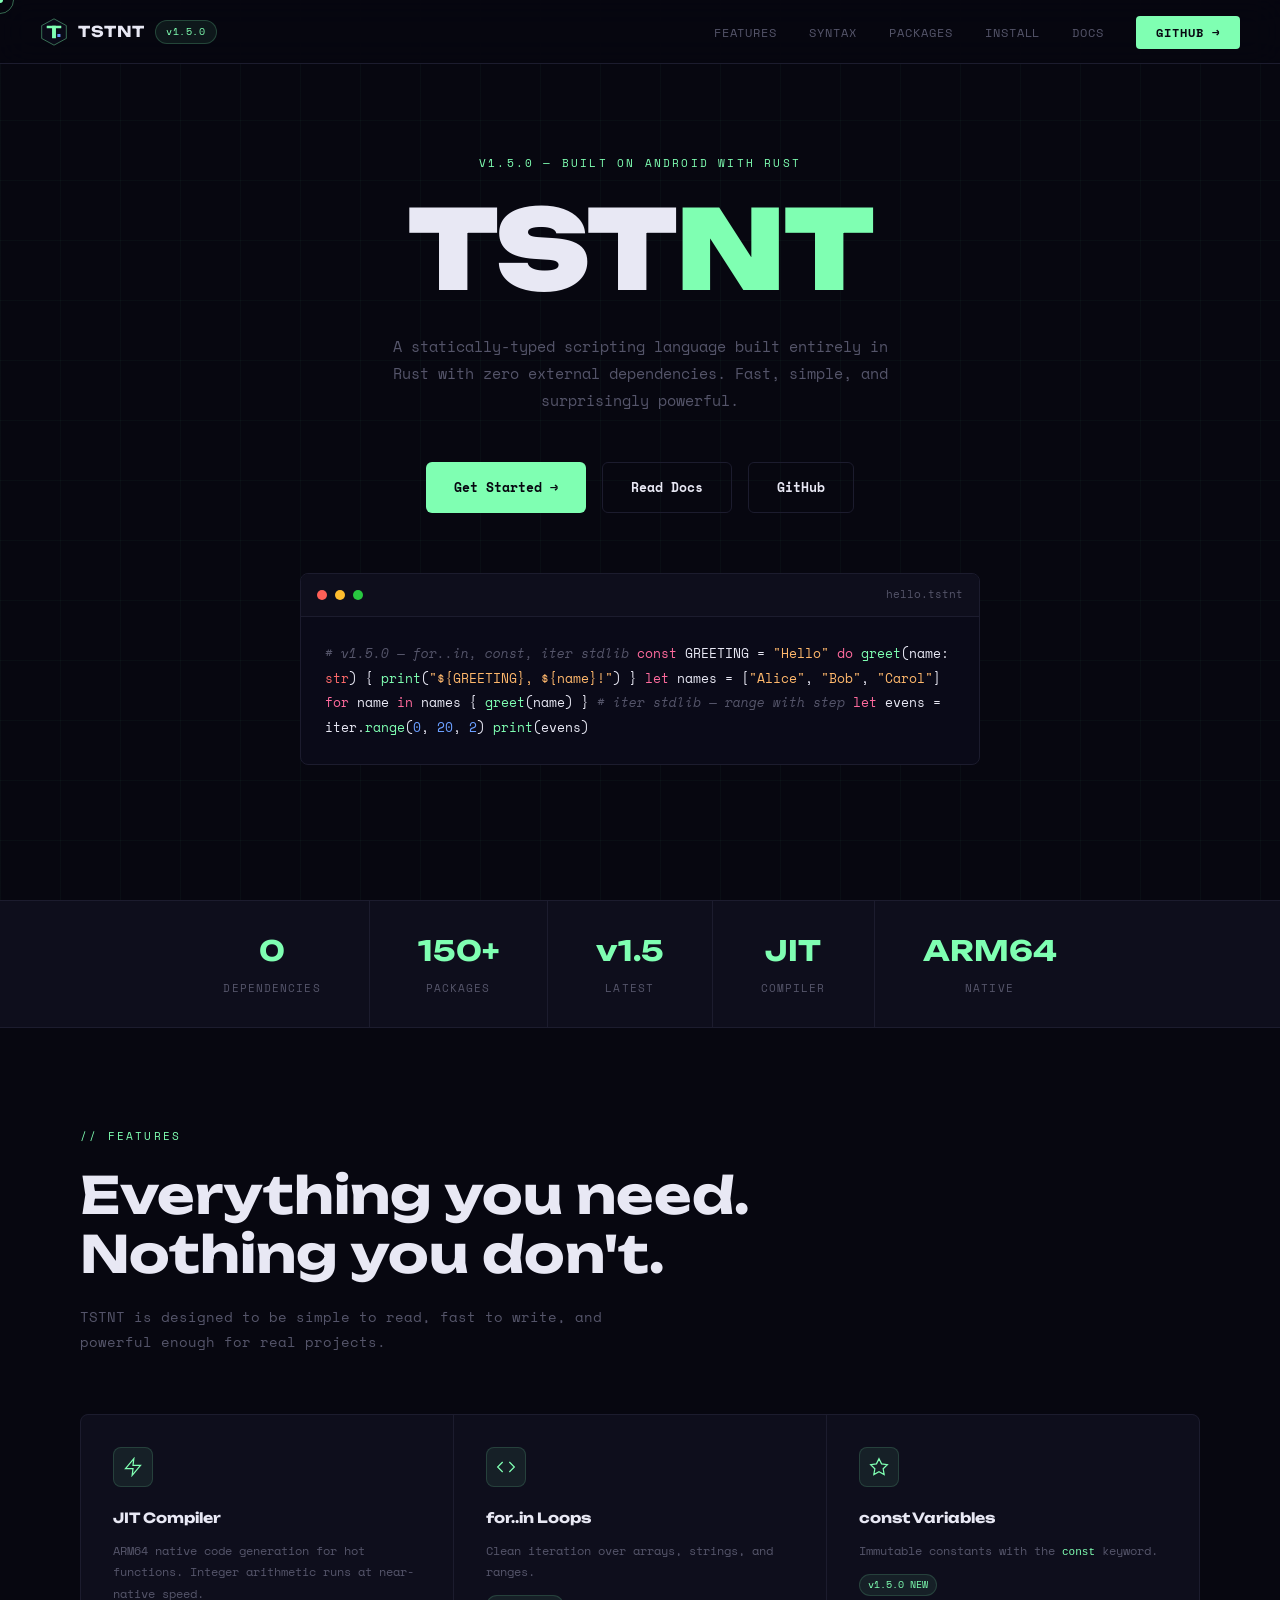
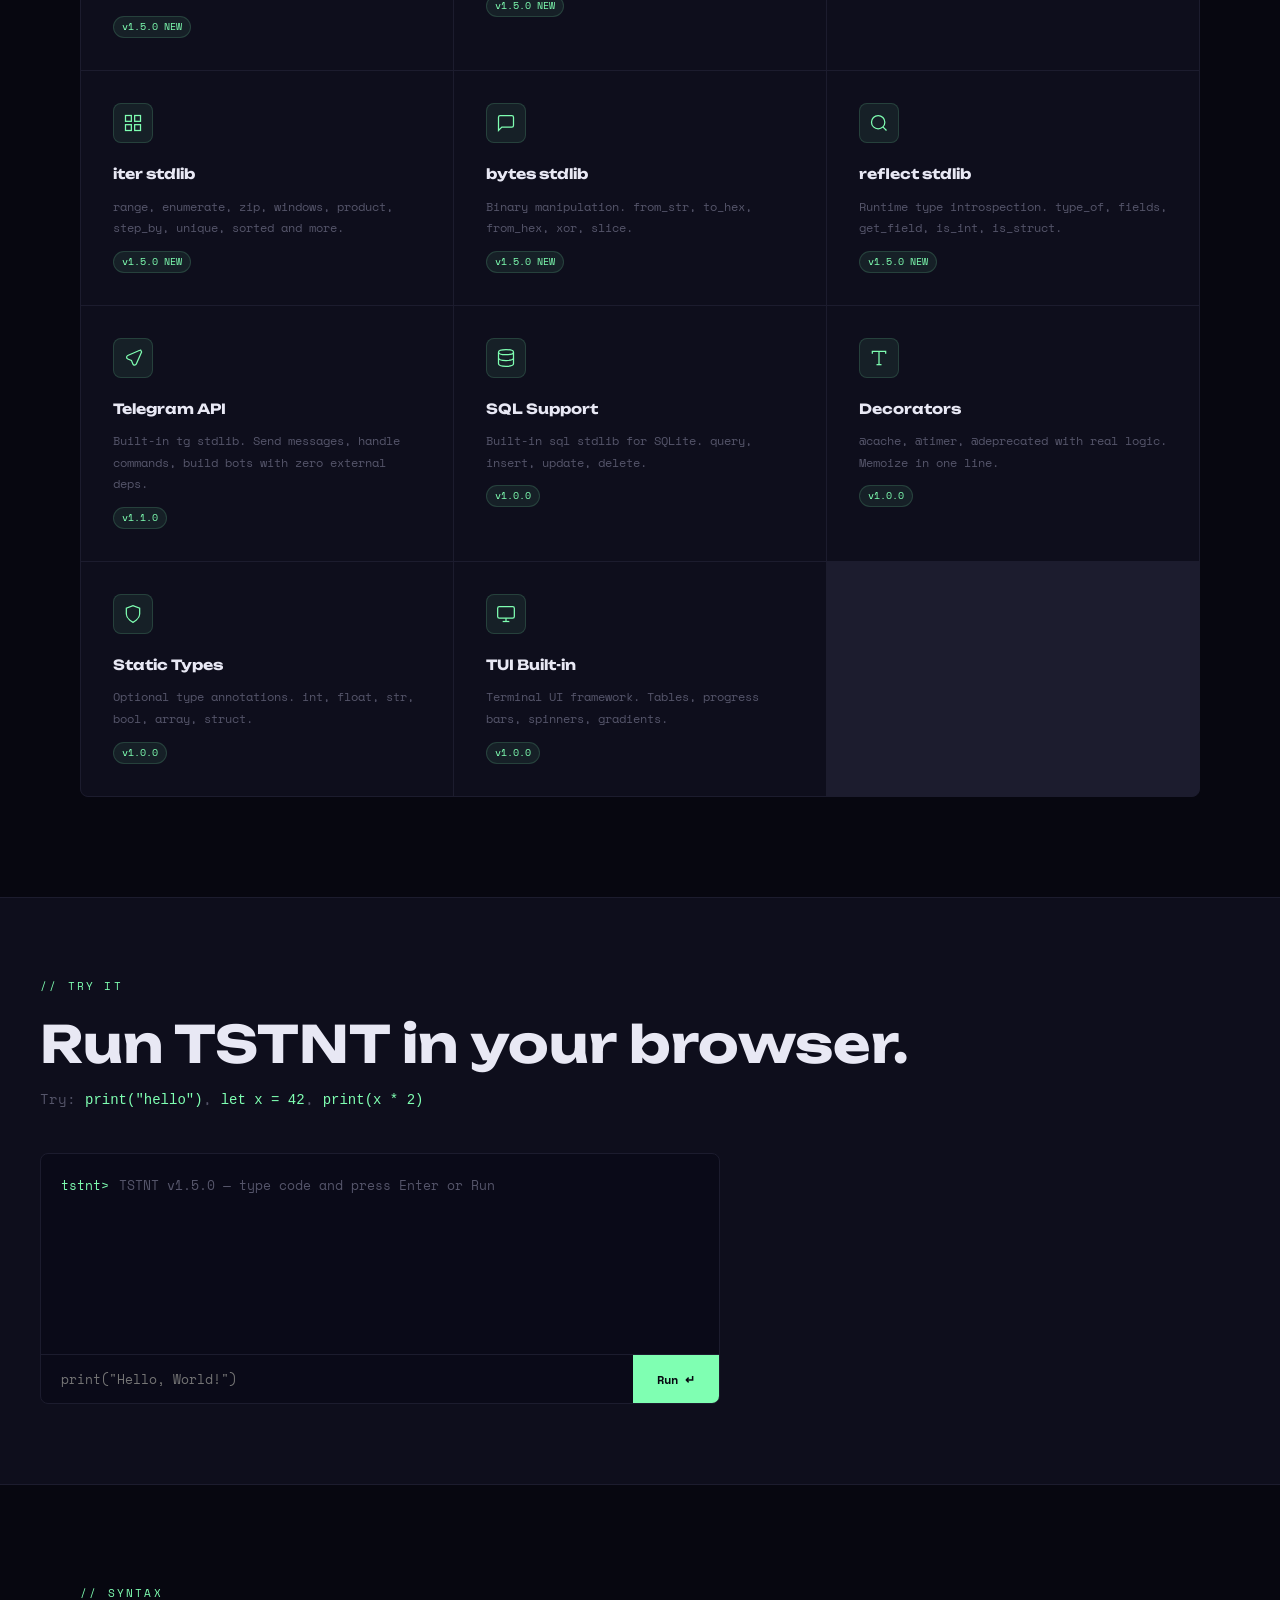
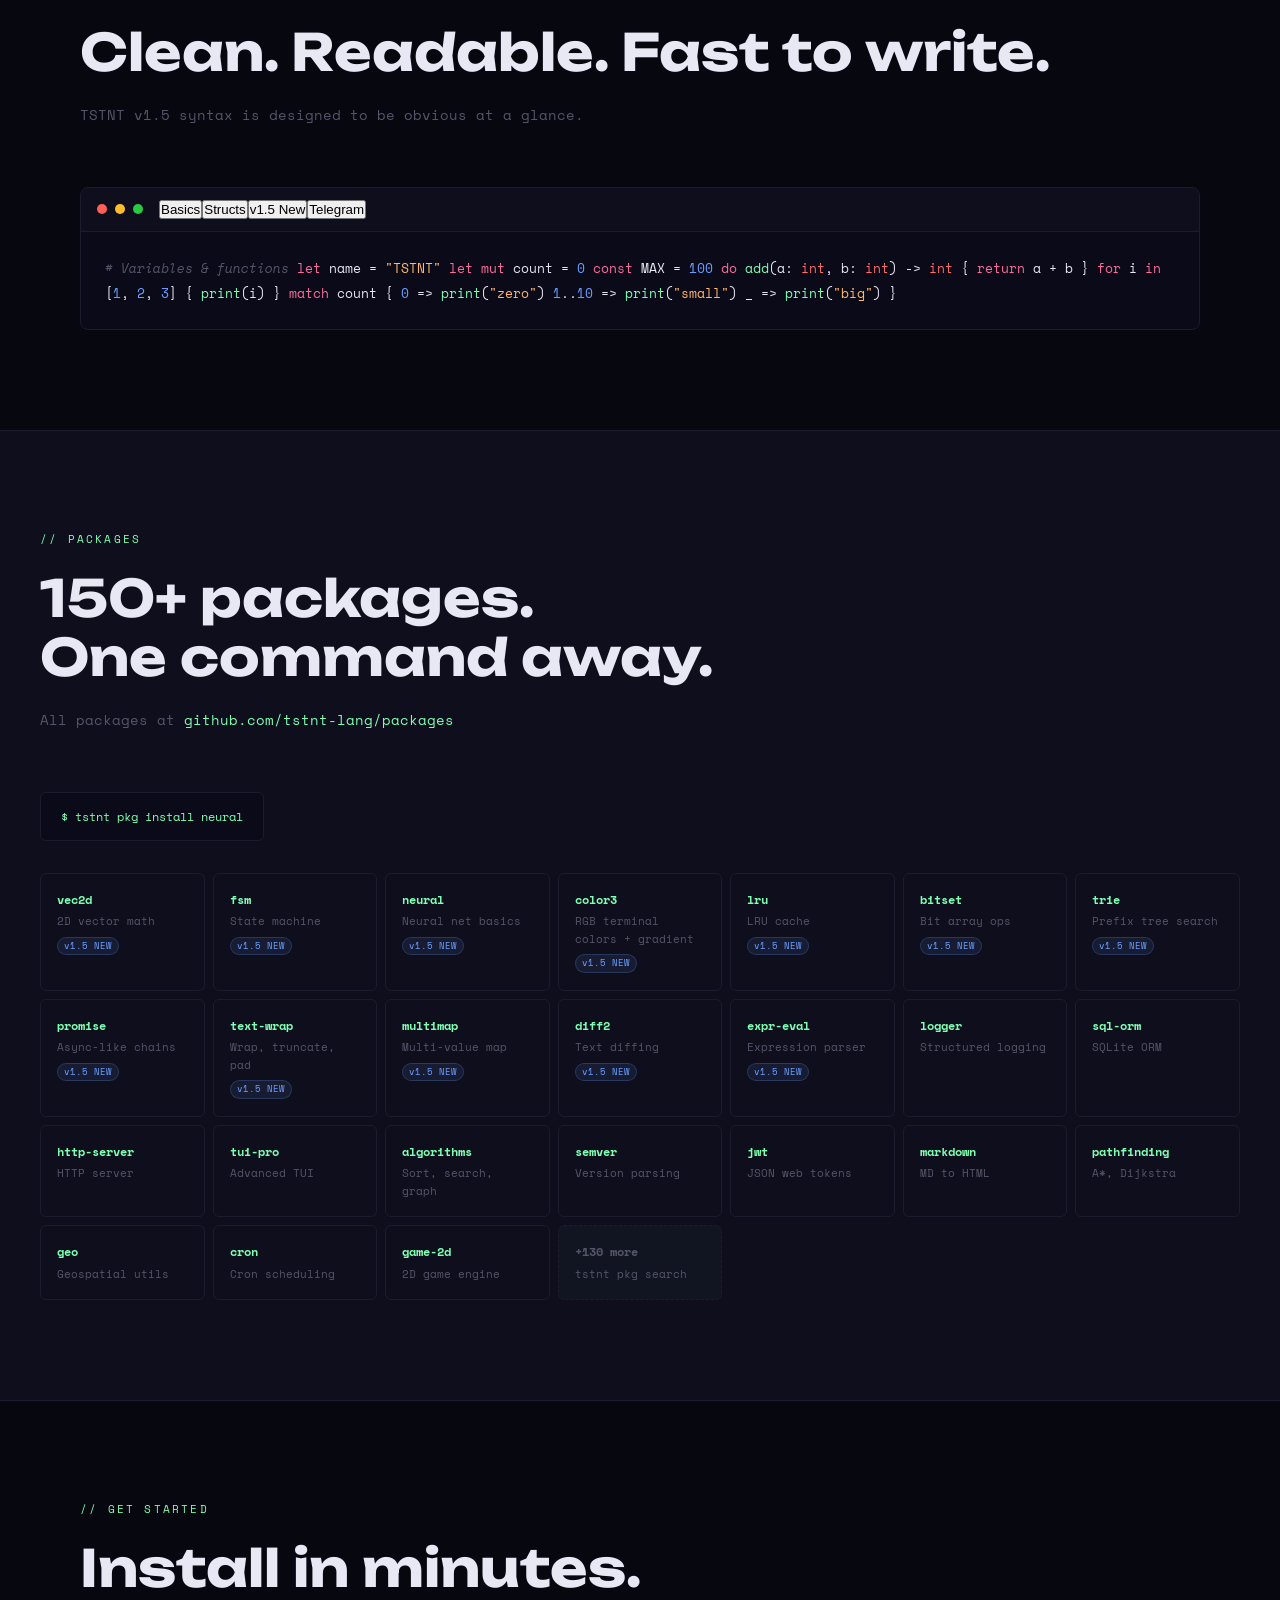
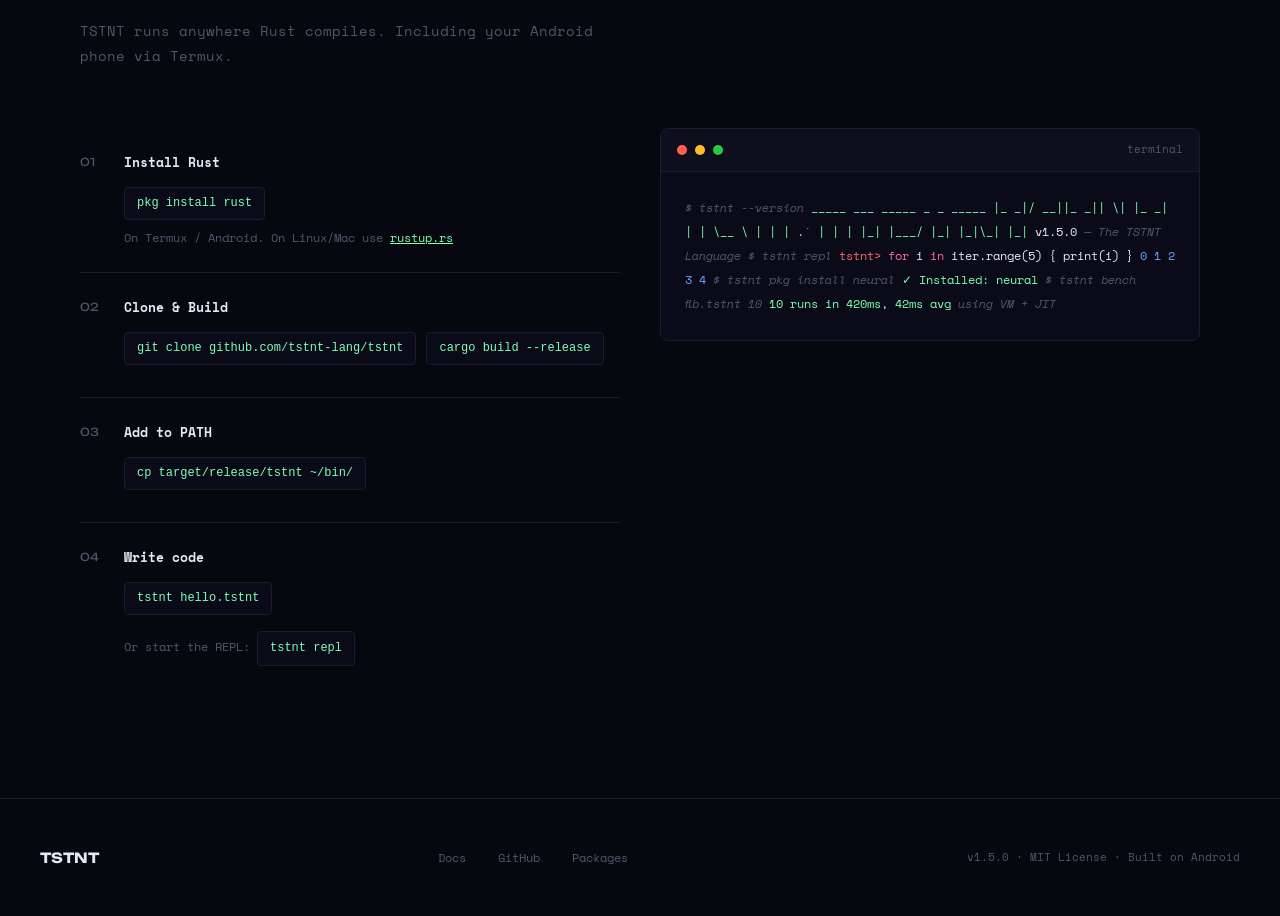
==== commit a7674ec3: "v1.5.0 — new site structure, 150+ packages, JIT, iter/bytes/reflect stdlib" ====
--- a/index.html
+++ b/index.html
@@ -3,1216 +3,312 @@
 <head>
 <meta charset="UTF-8">
 <meta name="viewport" content="width=device-width, initial-scale=1.0">
-<title>TSTNT — Programming Language</title>
-<link rel="icon" type="image/svg+xml" href="[data-uri]">
-<meta name="description" content="TSTNT — a modern statically-typed scripting language built with Rust. Zero dependencies, 140+ packages, Telegram API, SQL, TUI and more.">
-<meta property="og:title" content="TSTNT — Programming Language">
-<meta property="og:description" content="A modern scripting language built with Rust. Zero dependencies, 140+ packages, built-in Telegram API.">
+<title>TSTNT — Programming Language v1.5</title>
+<link rel="icon" type="image/svg+xml" [data-uri]>
+<meta name="description" content="TSTNT v1.5 — a modern statically-typed scripting language built with Rust. Zero dependencies, 150+ packages, JIT compiler, Telegram API, SQL, TUI and more.">
+<meta property="og:title" content="TSTNT — Programming Language v1.5">
+<meta property="og:description" content="A modern scripting language built with Rust. Zero dependencies, 150+ packages, JIT compiler.">
 <meta property="og:image" content="https://tstnt-lang.github.io/og-index.png">
 <meta property="og:url" content="https://tstnt-lang.github.io">
 <meta property="og:type" content="website">
-<meta name="twitter:card" content="summary">
-<meta name="twitter:title" content="TSTNT — Programming Language">
-<meta name="twitter:description" content="A modern scripting language built with Rust. Zero dependencies, 140+ packages.">
+<meta name="twitter:card" content="summary_large_image">
 <meta name="twitter:image" content="https://tstnt-lang.github.io/og-index.png">
-<link rel="preconnect" href="https://fonts.googleapis.com">
-<link href="https://fonts.googleapis.com/css2?family=Space+Mono:wght@400;700&family=Syne:wght@400;600;800&display=swap" rel="stylesheet">
-<style>
-  :root {
-    --bg: #0a0a0f;
-    --surface: #111118;
-    --border: #1e1e2e;
-    --accent: #7fffb2;
-    --accent2: #ff7f7f;
-    --accent3: #7fb2ff;
-    --text: #e8e8f0;
-    --muted: #666680;
-    --code-bg: #0d0d15;
-  }
-
-  html, body {
-    max-width: 100%;
-    overflow-x: hidden;
-  }
-
-  * { margin: 0; padding: 0; box-sizing: border-box; }
-
-  html { scroll-behavior: smooth; }
-
-  body {
-    background: var(--bg);
-    color: var(--text);
-    font-family: 'Syne', sans-serif;
-    overflow-x: hidden;
-    cursor: none;
-  }
-
-  /* Custom cursor */
-  .cursor {
-    width: 8px; height: 8px;
-    background: var(--accent);
-    border-radius: 50%;
-    position: fixed;
-    pointer-events: none;
-    z-index: 9999;
-    transform: translate(-50%, -50%);
-    transition: transform 0.1s, background 0.2s;
-    mix-blend-mode: screen;
-  }
-  .cursor-ring {
-    width: 32px; height: 32px;
-    border: 1px solid var(--accent);
-    border-radius: 50%;
-    position: fixed;
-    pointer-events: none;
-    z-index: 9998;
-    transform: translate(-50%, -50%);
-    opacity: 0.5;
-    transition: transform 0.15s ease, width 0.2s, height 0.2s;
-  }
-
-  /* Noise overlay */
-  body::before {
-    content: '';
-    position: fixed;
-    inset: 0;
-    background-image: url("data:image/svg+xml,%3Csvg viewBox='0 0 256 256' xmlns='http://www.w3.org/2000/svg'%3E%3Cfilter id='noise'%3E%3CfeTurbulence type='fractalNoise' baseFrequency='0.9' numOctaves='4' stitchTiles='stitch'/%3E%3C/filter%3E%3Crect width='100%25' height='100%25' filter='url(%23noise)' opacity='0.03'/%3E%3C/svg%3E");
-    pointer-events: none;
-    z-index: 1000;
-    opacity: 0.4;
-  }
-
-  /* Grid lines */
-  .grid-bg {
-    position: fixed; inset: 0;
-    background-image:
-      linear-gradient(rgba(127,255,178,0.03) 1px, transparent 1px),
-      linear-gradient(90deg, rgba(127,255,178,0.03) 1px, transparent 1px);
-    background-size: 60px 60px;
-    pointer-events: none;
-    z-index: 0;
-  }
-
-  /* Nav */
-  nav {
-    position: fixed; top: 0; left: 0; right: 0;
-    z-index: 100;
-    padding: 20px 48px;
-    display: flex;
-    align-items: center;
-    justify-content: space-between;
-    border-bottom: 1px solid transparent;
-    transition: border-color 0.3s, background 0.3s;
-    backdrop-filter: blur(0px);
-  }
-  nav.scrolled {
-    border-color: var(--border);
-    background: rgba(10,10,15,0.9);
-    backdrop-filter: blur(20px);
-  }
-  .nav-logo {
-    font-family: 'Space Mono', monospace;
-    font-size: 18px;
-    font-weight: 700;
-    color: var(--accent);
-    letter-spacing: 0.1em;
-    text-decoration: none;
-  }
-  .nav-links {
-    display: flex;
-    gap: 36px;
-    list-style: none;
-  }
-  .nav-links a {
-    color: var(--muted);
-    text-decoration: none;
-    font-size: 14px;
-    font-weight: 600;
-    letter-spacing: 0.05em;
-    transition: color 0.2s;
-  }
-  .nav-links a:hover { color: var(--accent); }
-  .nav-cta {
-    font-family: 'Space Mono', monospace;
-    font-size: 13px;
-    padding: 10px 20px;
-    border: 1px solid var(--accent);
-    color: var(--accent);
-    text-decoration: none;
-    letter-spacing: 0.05em;
-    transition: background 0.2s, color 0.2s;
-  }
-  .nav-cta:hover {
-    background: var(--accent);
-    color: var(--bg);
-  }
-
-  /* Hero */
-  .hero {
-    min-height: 100vh;
-    display: flex;
-    flex-direction: column;
-    align-items: center;
-    justify-content: center;
-    padding: 120px 48px 80px;
-    position: relative;
-    text-align: center;
-  }
-
-  .hero-eyebrow {
-    font-family: 'Space Mono', monospace;
-    font-size: 12px;
-    letter-spacing: 0.3em;
-    color: var(--accent);
-    margin-bottom: 32px;
-    opacity: 0;
-    animation: fadeUp 0.8s 0.2s forwards;
-  }
-
-  .hero-title {
-    font-size: clamp(64px, 12vw, 140px);
-    font-weight: 800;
-    line-height: 0.9;
-    letter-spacing: -0.03em;
-    margin-bottom: 32px;
-    opacity: 0;
-    animation: fadeUp 0.8s 0.4s forwards;
-  }
-  .hero-title span {
-    color: transparent;
-    -webkit-text-stroke: 1px var(--accent);
-  }
-
-  .hero-sub {
-    font-size: 18px;
-    color: var(--muted);
-    max-width: 520px;
-    line-height: 1.6;
-    margin-bottom: 48px;
-    opacity: 0;
-    animation: fadeUp 0.8s 0.6s forwards;
-  }
-
-  .hero-actions {
-    display: flex;
-    gap: 16px;
-    opacity: 0;
-    animation: fadeUp 0.8s 0.8s forwards;
-  }
-
-  .btn-primary {
-    font-family: 'Space Mono', monospace;
-    font-size: 14px;
-    padding: 16px 32px;
-    background: var(--accent);
-    color: var(--bg);
-    text-decoration: none;
-    font-weight: 700;
-    letter-spacing: 0.05em;
-    transition: transform 0.2s, box-shadow 0.2s;
-  }
-  .btn-primary:hover {
-    transform: translateY(-2px);
-    box-shadow: 0 8px 30px rgba(127,255,178,0.3);
-  }
-
-  .btn-secondary {
-    font-family: 'Space Mono', monospace;
-    font-size: 14px;
-    padding: 16px 32px;
-    border: 1px solid var(--border);
-    color: var(--text);
-    text-decoration: none;
-    letter-spacing: 0.05em;
-    transition: border-color 0.2s, color 0.2s;
-  }
-  .btn-secondary:hover {
-    border-color: var(--accent);
-    color: var(--accent);
-  }
-
-  /* Hero code preview */
-  .hero-code {
-    margin-top: 80px;
-    width: 100%;
-    max-width: 680px;
-    text-align: left;
-    opacity: 0;
-    animation: fadeUp 0.8s 1s forwards;
-  }
-
-  /* Glowing orbs */
-  .orb {
-    position: absolute;
-    border-radius: 50%;
-    filter: blur(80px);
-    pointer-events: none;
-    max-width: 100vw;
-    overflow: hidden;
-  }
-  .orb-1 {
-    width: 500px; height: 500px;
-    background: rgba(127,255,178,0.06);
-    top: -100px; left: -100px;
-  }
-  .orb-2 {
-    width: 400px; height: 400px;
-    background: rgba(127,178,255,0.05);
-    bottom: 0; right: -100px;
-  }
-
-  /* Code block */
-  .code-block {
-    background: var(--code-bg);
-    border: 1px solid var(--border);
-    border-radius: 2px;
-    overflow: hidden;
-    font-family: 'Space Mono', monospace;
-    font-size: 13px;
-  }
-  .code-header {
-    padding: 12px 20px;
-    border-bottom: 1px solid var(--border);
-    display: flex;
-    align-items: center;
-    gap: 8px;
-    background: rgba(30,30,46,0.5);
-  }
-  .code-dot {
-    width: 10px; height: 10px;
-    border-radius: 50%;
-  }
-  .code-dot.red { background: #ff5f57; }
-  .code-dot.yellow { background: #febc2e; }
-  .code-dot.green { background: #28c840; }
-  .code-filename {
-    color: var(--muted);
-    font-size: 12px;
-    margin-left: 8px;
-  }
-  .code-body {
-    padding: 24px;
-    line-height: 1.8;
-    overflow-x: auto;
-    white-space: pre;
-    display: block;
-    width: 100%;
-    max-width: 100%;
-  }
-  .code-body .kw { color: #ff7f7f; }
-  .code-body .fn { color: #7fffb2; }
-  .code-body .type { color: #7fb2ff; }
-  .code-body .str { color: #ffcc7f; }
-  .code-body .cm { color: #44445a; }
-  .code-body .num { color: #ff9f7f; }
-  .code-body .op { color: #cc99ff; }
-
-  /* Stats bar */
-  .stats-bar {
-    border-top: 1px solid var(--border);
-    border-bottom: 1px solid var(--border);
-    padding: 24px 48px;
-    display: flex;
-    justify-content: center;
-    gap: 80px;
-    background: var(--surface);
-    position: relative;
-    z-index: 1;
-    width: 100%;
-  }
-  .stat {
-    text-align: center;
-  }
-  .stat-num {
-    font-family: 'Space Mono', monospace;
-    font-size: 32px;
-    font-weight: 700;
-    color: var(--accent);
-    display: block;
-  }
-  .stat-label {
-    font-size: 13px;
-    color: var(--muted);
-    margin-top: 4px;
-    letter-spacing: 0.05em;
-  }
-
-  /* Sections */
-  section {
-    padding: 100px 48px;
-    position: relative;
-    z-index: 1;
-    max-width: 1100px;
-    margin: 0 auto;
-  }
-
-  .section-tag {
-    font-family: 'Space Mono', monospace;
-    font-size: 11px;
-    letter-spacing: 0.3em;
-    color: var(--accent);
-    margin-bottom: 16px;
-    display: block;
-  }
-  .section-title {
-    font-size: clamp(32px, 5vw, 56px);
-    font-weight: 800;
-    letter-spacing: -0.02em;
-    margin-bottom: 20px;
-    line-height: 1.1;
-  }
-  .section-sub {
-    color: var(--muted);
-    font-size: 16px;
-    line-height: 1.7;
-    max-width: 600px;
-    margin-bottom: 60px;
-  }
-
-  /* Features grid */
-  .features-grid {
-    display: grid;
-    grid-template-columns: repeat(auto-fit, minmax(280px, 1fr));
-    gap: 1px;
-    background: var(--border);
-    border: 1px solid var(--border);
-  }
-  .feature-card {
-    background: var(--surface);
-    padding: 36px 32px;
-    transition: background 0.2s;
-  }
-  .feature-card:hover { background: var(--code-bg); }
-  .feature-icon {
-    width: 40px; height: 40px;
-    margin-bottom: 20px;
-    display: flex;
-    align-items: center;
-    justify-content: center;
-    color: var(--accent);
-    background: rgba(127,255,178,0.06);
-    border: 1px solid rgba(127,255,178,0.12);
-    flex-shrink: 0;
-  }
-  .feature-icon svg { width: 20px; height: 20px; }
-  .feature-title {
-    font-size: 18px;
-    font-weight: 700;
-    margin-bottom: 12px;
-    color: var(--text);
-  }
-  .feature-desc {
-    font-size: 14px;
-    color: var(--muted);
-    line-height: 1.7;
-  }
-  .feature-tag {
-    display: inline-block;
-    margin-top: 16px;
-    font-family: 'Space Mono', monospace;
-    font-size: 11px;
-    padding: 4px 10px;
-    background: rgba(127,255,178,0.08);
-    color: var(--accent);
-    letter-spacing: 0.1em;
-  }
-
-  /* Install section */
-  .install-box {
-    background: var(--code-bg);
-    border: 1px solid var(--border);
-    padding: 48px;
-    display: grid;
-    grid-template-columns: 1fr 1fr;
-    gap: 48px;
-    align-items: center;
-  }
-  .install-steps {
-    counter-reset: step;
-  }
-  .install-step {
-    display: flex;
-    gap: 20px;
-    margin-bottom: 28px;
-    align-items: flex-start;
-  }
-  .step-num {
-    font-family: 'Space Mono', monospace;
-    font-size: 11px;
-    color: var(--accent);
-    border: 1px solid var(--accent);
-    width: 28px;
-    height: 28px;
-    display: flex;
-    align-items: center;
-    justify-content: center;
-    flex-shrink: 0;
-    opacity: 0.7;
-  }
-  .step-content h4 {
-    font-size: 15px;
-    font-weight: 700;
-    margin-bottom: 6px;
-  }
-  .step-content code {
-    font-family: 'Space Mono', monospace;
-    font-size: 12px;
-    color: var(--accent);
-    background: rgba(127,255,178,0.06);
-    padding: 2px 8px;
-    border: 1px solid rgba(127,255,178,0.15);
-  }
-  .step-content p {
-    font-size: 13px;
-    color: var(--muted);
-    margin-top: 4px;
-  }
-
-  /* Packages */
-  .pkg-grid {
-    display: grid;
-    grid-template-columns: repeat(auto-fill, minmax(200px, 1fr));
-    gap: 12px;
-  }
-  .pkg-card {
-    background: var(--surface);
-    border: 1px solid var(--border);
-    padding: 20px;
-    transition: border-color 0.2s, transform 0.2s;
-    cursor: default;
-  }
-  .pkg-card:hover {
-    border-color: var(--accent);
-    transform: translateY(-2px);
-  }
-  .pkg-name {
-    font-family: 'Space Mono', monospace;
-    font-size: 13px;
-    color: var(--accent);
-    margin-bottom: 6px;
-  }
-  .pkg-desc {
-    font-size: 12px;
-    color: var(--muted);
-    line-height: 1.5;
-  }
-
-  /* Syntax showcase */
-  .syntax-grid {
-    display: grid;
-    grid-template-columns: 1fr 1fr;
-    gap: 24px;
-  }
-
-  /* Footer */
-  footer {
-    padding: 48px;
-    display: flex;
-    justify-content: space-between;
-    align-items: center;
-    position: relative;
-    z-index: 1;
-    max-width: 1100px;
-    margin: 0 auto;
-    width: 100%;
-  }
-  .footer-logo {
-    font-family: 'Space Mono', monospace;
-    color: var(--accent);
-    font-size: 16px;
-    font-weight: 700;
-  }
-  .footer-links {
-    display: flex;
-    gap: 32px;
-    list-style: none;
-  }
-  .footer-links a {
-    color: var(--muted);
-    text-decoration: none;
-    font-size: 13px;
-    transition: color 0.2s;
-  }
-  .footer-links a:hover { color: var(--accent); }
-  .footer-copy {
-    font-size: 12px;
-    color: var(--muted);
-    font-family: 'Space Mono', monospace;
-  }
-
-  /* Animations */
-  @keyframes fadeUp {
-    from { opacity: 0; transform: translateY(20px); }
-    to { opacity: 1; transform: translateY(0); }
-  }
-
-  .reveal {
-    opacity: 0;
-    transform: translateY(30px);
-    transition: opacity 0.7s, transform 0.7s;
-  }
-  .reveal.visible {
-    opacity: 1;
-    transform: translateY(0);
-  }
-
-  /* Marquee */
-  .marquee-wrap {
-    overflow: hidden;
-    border-top: 1px solid var(--border);
-    border-bottom: 1px solid var(--border);
-    padding: 16px 0;
-    background: var(--surface);
-    position: relative;
-    z-index: 1;
-  }
-  .marquee {
-    display: flex;
-    gap: 48px;
-    white-space: nowrap;
-    animation: marquee 30s linear infinite;
-    font-family: 'Space Mono', monospace;
-    font-size: 12px;
-    color: var(--muted);
-    letter-spacing: 0.1em;
-  }
-  .marquee span { color: var(--accent); }
-  @keyframes marquee {
-    from { transform: translateX(0); }
-    to { transform: translateX(-50%); }
-  }
-
-  .nav-hamburger {
-    display: none;
-    flex-direction: column;
-    gap: 5px;
-    background: none;
-    border: none;
-    cursor: pointer;
-    padding: 4px;
-  }
-  .nav-hamburger span {
-    display: block;
-    width: 22px;
-    height: 2px;
-    background: var(--text);
-    transition: transform 0.3s, opacity 0.3s;
-  }
-  .nav-hamburger.open span:nth-child(1) { transform: translateY(7px) rotate(45deg); }
-  .nav-hamburger.open span:nth-child(2) { opacity: 0; }
-  .nav-hamburger.open span:nth-child(3) { transform: translateY(-7px) rotate(-45deg); }
-
-  .nav-mobile-menu {
-    position: fixed;
-    top: 61px;
-    left: 0; right: 0;
-    background: rgba(10,10,15,0.98);
-    backdrop-filter: blur(24px);
-    border-bottom: 1px solid var(--border);
-    z-index: 99;
-    overflow: hidden;
-    max-height: 0;
-    transition: max-height 0.45s cubic-bezier(0.4, 0, 0.2, 1),
-                opacity 0.35s ease;
-    opacity: 0;
-    pointer-events: none;
-  }
-  .nav-mobile-menu.open {
-    max-height: 500px;
-    opacity: 1;
-    pointer-events: all;
-  }
-  .nav-mobile-menu-inner {
-    padding: 12px 20px 28px;
-  }
-  .nav-mobile-menu li {
-    list-style: none;
-    transform: translateY(-8px);
-    opacity: 0;
-    transition: transform 0.3s ease, opacity 0.3s ease;
-  }
-  .nav-mobile-menu.open li {
-    transform: translateY(0);
-    opacity: 1;
-  }
-  .nav-mobile-menu.open li:nth-child(1) { transition-delay: 0.05s; }
-  .nav-mobile-menu.open li:nth-child(2) { transition-delay: 0.10s; }
-  .nav-mobile-menu.open li:nth-child(3) { transition-delay: 0.15s; }
-  .nav-mobile-menu.open li:nth-child(4) { transition-delay: 0.20s; }
-  .nav-mobile-menu.open li:nth-child(5) { transition-delay: 0.25s; }
-  .nav-mobile-menu.open li:nth-child(6) { transition-delay: 0.30s; }
-
-  .nav-mobile-menu a {
-    display: flex;
-    align-items: center;
-    justify-content: space-between;
-    padding: 15px 0;
-    color: var(--text);
-    text-decoration: none;
-    font-size: 15px;
-    font-weight: 600;
-    letter-spacing: 0.03em;
-    border-bottom: 1px solid var(--border);
-    transition: color 0.2s, padding-left 0.2s;
-  }
-  .nav-mobile-menu a::after {
-    content: '→';
-    font-family: 'Space Mono', monospace;
-    font-size: 12px;
-    color: var(--muted);
-    transition: color 0.2s, transform 0.2s;
-  }
-  .nav-mobile-menu a:hover {
-    color: var(--accent);
-    padding-left: 6px;
-  }
-  .nav-mobile-menu a:hover::after {
-    color: var(--accent);
-    transform: translateX(4px);
-  }
-  .nav-mobile-menu a.nav-cta-mobile {
-    margin-top: 20px;
-    border: 1px solid var(--accent);
-    color: var(--accent);
-    text-align: center;
-    justify-content: center;
-    padding: 13px 20px;
-    font-family: 'Space Mono', monospace;
-    font-size: 13px;
-    letter-spacing: 0.08em;
-    background: rgba(127,255,178,0.04);
-    transition: background 0.2s, color 0.2s;
-  }
-  .nav-mobile-menu a.nav-cta-mobile::after { display: none; }
-  .nav-mobile-menu a.nav-cta-mobile:hover {
-    background: var(--accent);
-    color: var(--bg);
-    padding-left: 20px;
-  }
-
-  @media (max-width: 768px) {
-    .nav-hamburger { display: flex; }
-  }
-  @media (max-width: 960px) {
-    .syntax-grid { grid-template-columns: 1fr; }
-    .install-box { grid-template-columns: 1fr; gap: 32px; }
-  }
-
-  /* Mobile */
-  @media (max-width: 768px) {
-    /* Hide custom cursor on touch devices */
-    .cursor, .cursor-ring { display: none; }
-    body { cursor: auto; }
-
-    nav { padding: 16px 20px; }
-    .nav-links { display: none; }
-    .nav-cta { padding: 8px 14px; font-size: 12px; }
-
-    .hero { padding: 100px 20px 60px; }
-    .hero-title { font-size: clamp(52px, 18vw, 90px); }
-    .hero-sub { font-size: 15px; }
-    .hero-actions {
-      flex-direction: column;
-      align-items: center;
-      width: 100%;
-    }
-    .btn-primary, .btn-secondary {
-      text-align: center;
-      padding: 14px 40px;
-      width: auto;
-      min-width: 200px;
-    }
-    .hero-code { margin-top: 48px; max-width: 100%; }
-
-    .stats-bar {
-      display: grid;
-      grid-template-columns: 1fr 1fr;
-      gap: 0;
-      padding: 0;
-    }
-    .stat {
-      padding: 20px 16px;
-      border-right: 1px solid var(--border);
-      border-bottom: 1px solid var(--border);
-    }
-    .stat:nth-child(2n) { border-right: none; }
-    .stat:nth-child(3), .stat:nth-child(4) { border-bottom: none; }
-    .stat-num { font-size: 24px; }
-
-    section { padding: 60px 20px; }
-
-    .install-box { padding: 24px; }
-
-    .features-grid { grid-template-columns: 1fr; }
-
-    .pkg-grid { grid-template-columns: 1fr 1fr; gap: 8px; }
-    .pkg-card { padding: 14px; }
-
-    footer {
-      flex-direction: column;
-      gap: 20px;
-      text-align: center;
-      padding: 32px 20px;
-    }
-    .footer-links { flex-wrap: wrap; justify-content: center; gap: 20px; }
-  }
-
-  @media (max-width: 400px) {
-    .pkg-grid { grid-template-columns: 1fr; }
-    .hero-title { font-size: 52px; }
-  }
-  /* Scanlines */
-  body::after {
-    content: '';
-    position: fixed;
-    inset: 0;
-    background: repeating-linear-gradient(
-      0deg,
-      transparent,
-      transparent 2px,
-      rgba(0,0,0,0.03) 2px,
-      rgba(0,0,0,0.03) 4px
-    );
-    pointer-events: none;
-    z-index: 999;
-  }
-
-  /* Particles canvas */
-  #particles {
-    position: fixed;
-    inset: 0;
-    pointer-events: none;
-    z-index: 0;
-  }
-
-  /* Glitch effect on hero title */
-  .hero-title {
-    position: relative;
-  }
-  .hero-title.glitch::before,
-  .hero-title.glitch::after {
-    content: attr(data-text);
-    position: absolute;
-    top: 0; left: 0;
-    width: 100%;
-    font-size: inherit;
-    font-weight: inherit;
-    letter-spacing: inherit;
-    line-height: inherit;
-  }
-  .hero-title.glitch::before {
-    color: var(--accent2);
-    clip-path: polygon(0 0, 100% 0, 100% 35%, 0 35%);
-    transform: translate(-3px, 0);
-    animation: glitch-top 0.3s steps(1) forwards;
-  }
-  .hero-title.glitch::after {
-    color: var(--accent3);
-    clip-path: polygon(0 65%, 100% 65%, 100% 100%, 0 100%);
-    transform: translate(3px, 0);
-    animation: glitch-bot 0.3s steps(1) forwards;
-  }
-  @keyframes glitch-top {
-    0%   { transform: translate(-3px, 0); opacity: 1; }
-    50%  { transform: translate(3px, -2px); opacity: 0.8; }
-    100% { transform: translate(0, 0); opacity: 0; }
-  }
-  @keyframes glitch-bot {
-    0%   { transform: translate(3px, 0); opacity: 1; }
-    50%  { transform: translate(-3px, 2px); opacity: 0.8; }
-    100% { transform: translate(0, 0); opacity: 0; }
-  }
-
-  /* Code block copy button & mac dot interactions */
-  .code-block { position: relative; }
-  .code-header { position: relative; }
-  .code-dot {
-    cursor: pointer;
-    transition: transform 0.15s, filter 0.15s;
-    position: relative;
-  }
-  .code-dot:hover { transform: scale(1.25); filter: brightness(1.3); }
-  .code-dot.red:hover::after  { content: '×'; position: absolute; top: 50%; left: 50%; transform: translate(-50%,-50%); font-size: 8px; color: #900; font-weight: 900; line-height: 1; }
-  .code-dot.yellow:hover::after { content: '–'; position: absolute; top: 50%; left: 50%; transform: translate(-50%,-50%); font-size: 8px; color: #960; font-weight: 900; line-height: 1; }
-  .code-dot.green:hover::after { content: '+'; position: absolute; top: 50%; left: 50%; transform: translate(-50%,-50%); font-size: 8px; color: #060; font-weight: 900; line-height: 1; }
-
-  .copy-btn {
-    position: absolute;
-    right: 12px;
-    top: 50%;
-    transform: translateY(-50%);
-    background: rgba(127,255,178,0.08);
-    border: 1px solid rgba(127,255,178,0.2);
-    color: var(--muted);
-    font-family: 'Space Mono', monospace;
-    font-size: 11px;
-    padding: 4px 10px;
-    cursor: pointer;
-    letter-spacing: 0.05em;
-    transition: all 0.2s;
-    opacity: 0;
-  }
-  .code-block:hover .copy-btn { opacity: 1; }
-  .copy-btn:hover { background: rgba(127,255,178,0.15); color: var(--accent); border-color: var(--accent); }
-  .copy-btn.copied { color: var(--accent); border-color: var(--accent); background: rgba(127,255,178,0.12); }
-
-  /* Minimized code block */
-  .code-block.minimized .code-body { display: none; }
-  .code-block.minimized .code-header { border-bottom: none; }
-
-  /* REPL section */
-  .repl-section {
-    background: var(--code-bg);
-    border: 1px solid var(--border);
-    border-radius: 2px;
-    overflow: hidden;
-    margin-top: 60px;
-    opacity: 0;
-    animation: fadeUp 0.8s 1.2s forwards;
-  }
-  .repl-header {
-    padding: 12px 20px;
-    border-bottom: 1px solid var(--border);
-    display: flex;
-    align-items: center;
-    gap: 8px;
-    background: rgba(30,30,46,0.5);
-  }
-  .repl-title {
-    color: var(--muted);
-    font-family: 'Space Mono', monospace;
-    font-size: 12px;
-    margin-left: 8px;
-    flex: 1;
-  }
-  .repl-badge {
-    font-family: 'Space Mono', monospace;
-    font-size: 10px;
-    padding: 2px 8px;
-    background: rgba(127,255,178,0.1);
-    color: var(--accent);
-    border: 1px solid rgba(127,255,178,0.2);
-    letter-spacing: 0.1em;
-  }
-  .repl-output {
-    padding: 16px 24px;
-    min-height: 80px;
-    max-height: 160px;
-    overflow-y: auto;
-    font-family: 'Space Mono', monospace;
-    font-size: 13px;
-    line-height: 1.8;
-    border-bottom: 1px solid var(--border);
-  }
-  .repl-line { display: flex; gap: 8px; margin-bottom: 2px; }
-  .repl-line .prompt { color: var(--accent); flex-shrink: 0; }
-  .repl-line .cmd { color: var(--text); }
-  .repl-line .result { color: var(--muted); padding-left: 16px; }
-  .repl-line .err { color: var(--accent2); padding-left: 16px; }
-  .repl-input-row {
-    display: flex;
-    align-items: center;
-    padding: 12px 24px;
-    gap: 10px;
-  }
-  .repl-prompt-label {
-    font-family: 'Space Mono', monospace;
-    font-size: 13px;
-    color: var(--accent);
-    flex-shrink: 0;
-  }
-  .repl-input {
-    flex: 1;
-    background: none;
-    border: none;
-    outline: none;
-    font-family: 'Space Mono', monospace;
-    font-size: 13px;
-    color: var(--text);
-    caret-color: var(--accent);
-  }
-  .repl-run {
-    font-family: 'Space Mono', monospace;
-    font-size: 11px;
-    padding: 6px 14px;
-    background: var(--accent);
-    color: var(--bg);
-    border: none;
-    cursor: pointer;
-    font-weight: 700;
-    letter-spacing: 0.05em;
-    transition: opacity 0.2s;
-  }
-  .repl-run:hover { opacity: 0.85; }
-</style>
+<link rel="stylesheet" href="style.css">
+</head>
 <body>
-
-<canvas id="particles"></canvas>
-<div class="cursor" id="cursor"></div>
-<div class="cursor-ring" id="cursorRing"></div>
-<div class="grid-bg"></div>
-
-<nav id="nav">
-  <a href="#" class="nav-logo"><img src="[data-uri]" style="width:28px;height:28px;vertical-align:middle;margin-right:8px;">TSTNT</a>
+<div class="cursor"></div>
+<div class="cursor-ring"></div>
+<nav>
+  <a href="/" class="nav-logo">
+    <svg width="28" height="28" viewBox="0 0 100 100" fill="none">
+      <polygon points="50,3 94,27 94,73 50,97 6,73 6,27" fill="#0a0a18" stroke="#7fffb2" stroke-width="1.5"/>
+      <rect x="24" y="28" width="52" height="9" rx="1" fill="#7fffb2"/>
+      <rect x="43" y="28" width="14" height="44" rx="1" fill="#7fffb2"/>
+      <rect x="62" y="57" width="11" height="11" rx="1" fill="#6b9fff"/>
+    </svg>
+    <span class="nav-logo-text">TSTNT</span>
+    <span class="nav-version">v1.5.0</span>
+  </a>
   <ul class="nav-links">
     <li><a href="#features">Features</a></li>
-    <li><a href="#install">Install</a></li>
     <li><a href="#syntax">Syntax</a></li>
     <li><a href="#packages">Packages</a></li>
+    <li><a href="#install">Install</a></li>
     <li><a href="docs.html">Docs</a></li>
+    <li><a href="https://github.com/tstnt-lang/tstnt" target="_blank" class="nav-cta">GitHub &rarr;</a></li>
   </ul>
-  <a href="https://github.com/tstnt-lang/tstnt" class="nav-cta" target="_blank">GitHub →</a>
-  <button class="nav-hamburger" id="hamburger" aria-label="Menu">
-    <span></span><span></span><span></span>
-  </button>
 </nav>
 
-<ul class="nav-mobile-menu" id="mobileMenu">
-  <div class="nav-mobile-menu-inner">
-  <li><a href="#features" class="mobile-link">Features</a></li>
-  <li><a href="#install" class="mobile-link">Install</a></li>
-  <li><a href="#syntax" class="mobile-link">Syntax</a></li>
-  <li><a href="#packages" class="mobile-link">Packages</a></li>
-  <li><a href="docs.html" class="mobile-link">Docs</a></li>
-  <li><a href="https://github.com/tstnt-lang/tstnt" target="_blank" class="nav-cta-mobile">GitHub →</a></li>
-  </div>
-</ul>
-
-<div style="position:relative; z-index:1;">
-
-<!-- Hero -->
 <div class="hero">
-  <div class="orb orb-1"></div>
-  <div class="orb orb-2"></div>
-
-  <div class="hero-eyebrow">v1.1.0 — Built on Android with Rust</div>
-
-  <h1 class="hero-title" id="heroTitle" data-text="TSTNT">TST<span>NT</span></h1>
-
-  <p class="hero-sub">
-    A modern, lightweight programming language with clean syntax,
-    built-in package manager, 100+ packages, and a Telegram bot API.
-    Runs everywhere Rust does.
-  </p>
-
-  <div class="hero-actions">
-    <a href="#install" class="btn-primary">Get Started</a>
-    <a href="docs.html" class="btn-secondary">Read Docs</a>
-  </div>
-
+  <div class="hero-eyebrow">v1.5.0 &mdash; Built on Android with Rust</div>
+  <h1 class="hero-title">TST<span>NT</span></h1>
+  <p class="hero-sub">A statically-typed scripting language built entirely in Rust with zero external dependencies. Fast, simple, and surprisingly powerful.</p>
+  <div class="hero-ctas">
+    <a href="#install" class="btn btn-primary">Get Started &rarr;</a>
+    <a href="docs.html" class="btn btn-outline">Read Docs</a>
+    <a href="https://github.com/tstnt-lang/tstnt" target="_blank" class="btn btn-outline">GitHub</a>
+  </div>
   <div class="hero-code">
-    <div class="code-block">
-      <div class="code-header">
-        <div class="code-dot red"></div>
-        <div class="code-dot yellow"></div>
-        <div class="code-dot green"></div>
+    <div class="code-window">
+      <div class="code-titlebar">
+        <div class="dot dot-r"></div><div class="dot dot-y"></div><div class="dot dot-g"></div>
         <span class="code-filename">hello.tstnt</span>
       </div>
-      <div class="code-body">
-<span class="cm"># Your first TSTNT program</span>
-<span class="kw">use</span> <span class="str">"colors"</span>
-<span class="kw">use</span> <span class="str">"logger"</span>
-
-<span class="kw">struct</span> <span class="type">Player</span> {
-  name<span class="op">:</span> <span class="type">str</span>
-  hp<span class="op">:</span> <span class="type">int</span>
-  level<span class="op">:</span> <span class="type">int</span>
-}
-
-<span class="kw">impl</span> <span class="type">Player</span> {
-  <span class="kw">do</span> <span class="fn">greet</span> <span class="op">-></span> <span class="type">str</span> {
-    <span class="kw">return</span> <span class="str">"Hero: "</span> <span class="op">+</span> self.name <span class="op">+</span> <span class="str">" Lv."</span> <span class="op">+</span> <span class="fn">str</span>(self.level)
-  }
-}
-
-<span class="kw">do</span> <span class="fn">main</span> {
-  <span class="kw">let</span> p <span class="op">=</span> <span class="type">Player</span> { name<span class="op">:</span> <span class="str">"Alex"</span><span class="op">,</span> hp<span class="op">:</span> <span class="num">100</span><span class="op">,</span> level<span class="op">:</span> <span class="num">5</span> }
-  <span class="fn">print</span>(colors.<span class="fn">green</span>(p.<span class="fn">greet</span>()))
-  logger.<span class="fn">info</span>(<span class="str">"Player loaded!"</span>)
-
-  <span class="kw">let</span> nums <span class="op">=</span> [<span class="num">1</span><span class="op">,</span> <span class="num">2</span><span class="op">,</span> <span class="num">3</span><span class="op">,</span> <span class="num">4</span><span class="op">,</span> <span class="num">5</span>]
-  <span class="kw">let</span> doubled <span class="op">=</span> <span class="fn">map</span>(nums<span class="op">,</span> <span class="op">|</span>x<span class="op">|</span> x <span class="op">*</span> <span class="num">2</span>)
-  <span class="fn">print</span>(doubled)
-}
-      </div>
-    </div>
-  </div>
-
-  <!-- Interactive REPL -->
-  <div class="repl-section" style="width:100%;max-width:680px;">
-    <div class="repl-header">
-      <div class="code-dot red"></div>
-      <div class="code-dot yellow"></div>
-      <div class="code-dot green"></div>
-      <span class="repl-title">tstnt repl — interactive</span>
-      <span class="repl-badge">LIVE</span>
-    </div>
-    <div class="repl-output" id="replOutput">
-      <div class="repl-line"><span class="result" style="color:var(--accent)">TSTNT v1.1.0 — type code and press Enter or Run ↵</span></div>
-      <div class="repl-line"><span class="result" style="color:var(--muted)">try: print("hello") · let x = 2 + 2 · print(x * 3)</span></div>
-    </div>
-    <div class="repl-input-row">
-      <span class="repl-prompt-label">tstnt&gt;</span>
-      <input class="repl-input" id="replInput" type="text" placeholder='print("hello world")' autocomplete="off" spellcheck="false">
-      <button class="repl-run" id="replRun">RUN ↵</button>
+      <div class="code-body"><span class="t-cm"># v1.5.0 &mdash; for..in, const, iter stdlib</span>
+<span class="t-kw">const</span> GREETING = <span class="t-str">"Hello"</span>
+
+<span class="t-kw">do</span> <span class="t-fn">greet</span>(name: <span class="t-type">str</span>) {
+    <span class="t-fn">print</span>(<span class="t-str">"${GREETING}, ${name}!"</span>)
+}
+
+<span class="t-kw">let</span> names = [<span class="t-str">"Alice"</span>, <span class="t-str">"Bob"</span>, <span class="t-str">"Carol"</span>]
+<span class="t-kw">for</span> name <span class="t-kw">in</span> names {
+    <span class="t-fn">greet</span>(name)
+}
+
+<span class="t-cm"># iter stdlib &mdash; range with step</span>
+<span class="t-kw">let</span> evens = iter.<span class="t-fn">range</span>(<span class="t-num">0</span>, <span class="t-num">20</span>, <span class="t-num">2</span>)
+<span class="t-fn">print</span>(evens)</div>
     </div>
   </div>
 </div>
 
-  <div class="stats-bar">
-  <div class="stat">
-    <span class="stat-num">140<span style="color:var(--muted);font-size:20px">+</span></span>
-    <div class="stat-label">PACKAGES</div>
-  </div>
-  <div class="stat">
-    <span class="stat-num">55<span style="color:var(--muted);font-size:20px">+</span></span>
-    <div class="stat-label">MODULES</div>
-  </div>
-  <div class="stat">
-    <span class="stat-num">0</span>
-    <div class="stat-label">DEPENDENCIES</div>
-  </div>
-  <div class="stat">
-    <span class="stat-num">v1.1</span>
-    <div class="stat-label">CURRENT VERSION</div>
-  </div>
+<div class="stats-bar">
+  <div class="stat"><span class="stat-num">0</span><span class="stat-label">Dependencies</span></div>
+  <div class="stat"><span class="stat-num">150+</span><span class="stat-label">Packages</span></div>
+  <div class="stat"><span class="stat-num">v1.5</span><span class="stat-label">Latest</span></div>
+  <div class="stat"><span class="stat-num">JIT</span><span class="stat-label">Compiler</span></div>
+  <div class="stat"><span class="stat-num">ARM64</span><span class="stat-label">Native</span></div>
 </div>
 
-<div class="marquee-wrap">
-  <div class="marquee">
-    <span>structs</span> · impl blocks · <span>pattern matching</span> · generics · <span>optional chaining</span> · lambdas · <span>async/await</span> · threads · <span>pipe operator</span> · string interpolation · <span>tests</span> · package manager · <span>LSP</span> · transpiler · <span>REPL</span> · watch mode · <span>@cache</span> · @timer · <span>sql module</span> · http server · <span>tui2</span> · result type · <span>fmt2</span> · 140+ packages · <span>find/every/any</span> · flat_map · <span>string interpolation</span> · multiline strings · <span>enum with data</span> · named args · <span>if let</span> · ws module · <span>template</span> · tstnt check · <span>tstnt bench</span> · cron ·
-    <span>structs</span> · impl blocks · <span>pattern matching</span> · generics · <span>optional chaining</span> · lambdas · <span>async/await</span> · threads · <span>pipe operator</span> · string interpolation · <span>tests</span> · package manager · <span>LSP</span> · transpiler · <span>REPL</span> · watch mode · <span>@cache</span> · @timer · <span>sql module</span> · http server · <span>tui2</span> · result type · <span>fmt2</span> · 140+ packages · <span>find/every/any</span> · flat_map · <span>string interpolation</span> · multiline strings · <span>enum with data</span> · named args · <span>if let</span> · ws module · <span>template</span> · tstnt check · <span>tstnt bench</span> · cron ·
-  </div>
-</div>
-
-<!-- Features -->
 <section id="features">
   <span class="section-tag reveal">// FEATURES</span>
   <h2 class="section-title reveal">Everything you need.<br>Nothing you don't.</h2>
   <p class="section-sub reveal">TSTNT is designed to be simple to read, fast to write, and powerful enough for real projects.</p>
-
-  <div class="features-grid reveal">
-    <div class="feature-card">
-      <span class="feature-icon"><svg width="24" height="24" viewBox="0 0 24 24" fill="none" stroke="currentColor" stroke-width="1.5" stroke-linecap="round" stroke-linejoin="round"><polygon points="13 2 3 14 12 14 11 22 21 10 12 10 13 2"/></svg></span>
-      <div class="feature-title">Zero Dependencies</div>
-      <div class="feature-desc">The entire runtime compiles to a single binary with no external libraries. Pure Rust under the hood.</div>
-      <span class="feature-tag">PORTABLE</span>
-    </div>
-    <div class="feature-card">
-      <span class="feature-icon"><svg width="24" height="24" viewBox="0 0 24 24" fill="none" stroke="currentColor" stroke-width="1.5" stroke-linecap="round" stroke-linejoin="round"><path d="M21 16V8a2 2 0 0 0-1-1.73l-7-4a2 2 0 0 0-2 0l-7 4A2 2 0 0 0 3 8v8a2 2 0 0 0 1 1.73l7 4a2 2 0 0 0 2 0l7-4A2 2 0 0 0 21 16z"/><polyline points="3.27 6.96 12 12.01 20.73 6.96"/><line x1="12" y1="22.08" x2="12" y2="12"/></svg></span>
-      <div class="feature-title">140+ Packages</div>
-      <div class="feature-desc">Install community packages with one command. sql-orm, http-server, semver, geo, pathfinding and more.</div>
-      <span class="feature-tag">PKG INSTALL</span>
-    </div>
-    <div class="feature-card">
-      <span class="feature-icon"><svg width="24" height="24" viewBox="0 0 24 24" fill="none" stroke="currentColor" stroke-width="1.5" stroke-linecap="round" stroke-linejoin="round"><polyline points="16 3 21 3 21 8"/><line x1="4" y1="20" x2="21" y2="3"/><polyline points="21 16 21 21 16 21"/><line x1="15" y1="15" x2="21" y2="21"/></svg></span>
-      <div class="feature-title">Transpiler</div>
-      <div class="feature-desc">Convert TSTNT code to Python or JavaScript automatically. Bridge to existing ecosystems.</div>
-      <span class="feature-tag">PY / JS</span>
-    </div>
-    <div class="feature-card">
-      <span class="feature-icon"><svg width="24" height="24" viewBox="0 0 24 24" fill="none" stroke="currentColor" stroke-width="1.5" stroke-linecap="round" stroke-linejoin="round"><path d="M21.198 2.433a2.242 2.242 0 0 0-1.022.215l-14.5 6.378a2.243 2.243 0 0 0 .095 4.145l4.325 1.696 1.735 4.344a2.243 2.243 0 0 0 4.139.082l6.343-14.5a2.243 2.243 0 0 0-1.115-2.36z"/></svg></span>
-      <div class="feature-title">Telegram Built-in</div>
-      <div class="feature-desc">First-class Telegram bot API. Write bots in 10 lines. Inline keyboards, callbacks, RPG engines included.</div>
-      <span class="feature-tag">TG MODULE</span>
-    </div>
-    <div class="feature-card">
-      <span class="feature-icon"><svg width="24" height="24" viewBox="0 0 24 24" fill="none" stroke="currentColor" stroke-width="1.5" stroke-linecap="round" stroke-linejoin="round"><circle cx="12" cy="12" r="3"/><path d="M19.07 4.93a10 10 0 0 1 0 14.14"/><path d="M4.93 4.93a10 10 0 0 0 0 14.14"/></svg></span>
-      <div class="feature-title">Real @cache &amp; @timer</div>
-      <div class="feature-desc">Decorators with actual logic. <code style="font-family:monospace;color:var(--accent)">@cache</code> memoizes by args. <code style="font-family:monospace;color:var(--accent)">@timer</code> measures execution time.</div>
-      <span class="feature-tag">DECORATORS</span>
-    </div>
-    <div class="feature-card">
-      <span class="feature-icon"><svg width="24" height="24" viewBox="0 0 24 24" fill="none" stroke="currentColor" stroke-width="1.5" stroke-linecap="round" stroke-linejoin="round"><ellipse cx="12" cy="5" rx="9" ry="3"/><path d="M21 12c0 1.66-4 3-9 3s-9-1.34-9-3"/><path d="M3 5v14c0 1.66 4 3 9 3s9-1.34 9-3V5"/></svg></span>
-      <div class="feature-title">SQL Module</div>
-      <div class="feature-desc">Flat-file SQL tables — create, insert, select, where, update, delete. No SQLite needed. Works on Termux.</div>
-      <span class="feature-tag">SQL MODULE</span>
-    </div>
-    <div class="feature-card">
-      <span class="feature-icon"><svg width="24" height="24" viewBox="0 0 24 24" fill="none" stroke="currentColor" stroke-width="1.5" stroke-linecap="round" stroke-linejoin="round"><rect x="2" y="3" width="20" height="14" rx="2"/><line x1="8" y1="21" x2="16" y2="21"/><line x1="12" y1="17" x2="12" y2="21"/></svg></span>
-      <div class="feature-title">TUI2 Framework</div>
-      <div class="feature-desc">Full terminal UI — boxes, tables, menus, progress bars, spinners, alerts. Build rich CLI apps.</div>
-      <span class="feature-tag">TUI2 MODULE</span>
-    </div>
-    <div class="feature-card">
-      <span class="feature-icon"><svg width="24" height="24" viewBox="0 0 24 24" fill="none" stroke="currentColor" stroke-width="1.5" stroke-linecap="round" stroke-linejoin="round"><polyline points="4 17 10 11 4 5"/><line x1="12" y1="19" x2="20" y2="19"/></svg></span>
-      <div class="feature-title">LSP Support</div>
-      <div class="feature-desc">Language Server Protocol for Neovim and VSCode. Autocomplete, hover docs, syntax highlighting included.</div>
-      <span class="feature-tag">TSTNT-LSP</span>
-    </div>
-    <div class="feature-card">
-      <span class="feature-icon"><svg width="24" height="24" viewBox="0 0 24 24" fill="none" stroke="currentColor" stroke-width="1.5" stroke-linecap="round" stroke-linejoin="round"><path d="M9 3H5a2 2 0 0 0-2 2v4m6-6h10a2 2 0 0 1 2 2v4M9 3v18m0 0h10a2 2 0 0 0 2-2v-4M9 21H5a2 2 0 0 1-2-2v-4m0 0h18"/></svg></span>
-      <div class="feature-title">Built-in Testing</div>
-      <div class="feature-desc">Write tests directly in your code with <code style="font-family:monospace;color:var(--accent)">test</code> blocks. Run with <code style="font-family:monospace;color:var(--accent)">tstnt test</code>. No frameworks needed.</div>
-      <span class="feature-tag">ASSERT_EQ</span>
-    </div>
-    <div class="feature-card">
-      <span class="feature-icon"><svg width="24" height="24" viewBox="0 0 24 24" fill="none" stroke="currentColor" stroke-width="1.5" stroke-linecap="round" stroke-linejoin="round"><path d="M12 2L2 7l10 5 10-5-10-5z"/><path d="M2 17l10 5 10-5"/><path d="M2 12l10 5 10-5"/></svg></span>
-      <div class="feature-title">HTTP Server</div>
-      <div class="feature-desc">Built-in HTTP server module. Register routes, serve JSON, HTML. Build backends directly in TSTNT.</div>
-      <span class="feature-tag">SERVER MODULE</span>
-    </div>
-    <div class="feature-card">
-      <span class="feature-icon"><svg width="24" height="24" viewBox="0 0 24 24" fill="none" stroke="currentColor" stroke-width="1.5" stroke-linecap="round" stroke-linejoin="round"><rect x="5" y="2" width="14" height="20" rx="2" ry="2"/><line x1="12" y1="18" x2="12.01" y2="18"/></svg></span>
-      <div class="feature-title">Android Native</div>
-      <div class="feature-desc">Designed and built on Android via Termux. First-class mobile developer experience.</div>
-      <span class="feature-tag">TERMUX</span>
-    </div>
-    <div class="feature-card">
-      <span class="feature-icon"><svg width="24" height="24" viewBox="0 0 24 24" fill="none" stroke="currentColor" stroke-width="1.5" stroke-linecap="round" stroke-linejoin="round"><path d="M1 4v6h6"/><path d="M23 20v-6h-6"/><path d="M20.49 9A9 9 0 0 0 5.64 5.64L1 10m22 4-4.64 4.36A9 9 0 0 1 3.51 15"/></svg></span>
-      <div class="feature-title">Rich Builtins</div>
-      <div class="feature-desc">New: <code style="font-family:monospace;color:var(--accent)">find</code> <code style="font-family:monospace;color:var(--accent)">every</code> <code style="font-family:monospace;color:var(--accent)">any</code> <code style="font-family:monospace;color:var(--accent)">flat_map</code> <code style="font-family:monospace;color:var(--accent)">take</code> <code style="font-family:monospace;color:var(--accent)">drop</code> <code style="font-family:monospace;color:var(--accent)">chunks</code> <code style="font-family:monospace;color:var(--accent)">sprintf</code> and more.</div>
-      <span class="feature-tag">BUILTINS</span>
-    </div>
-    <div class="feature-card">
-      <span class="feature-icon"><svg width="24" height="24" viewBox="0 0 24 24" fill="none" stroke="currentColor" stroke-width="1.5" stroke-linecap="round" stroke-linejoin="round"><polyline points="4 7 4 4 20 4 20 7"/><line x1="9" y1="20" x2="15" y2="20"/><line x1="12" y1="4" x2="12" y2="20"/></svg></span>
-      <div class="feature-title">String Interpolation</div>
-      <div class="feature-desc">Write <code style="font-family:monospace;color:var(--accent)">"Hello, {name}!"</code> instead of concatenation. Multiline strings with <code style="font-family:monospace;color:var(--accent)">"""..."""</code>.</div>
+  <div class="features-grid">
+    <div class="feature-card reveal">
+      <div class="feature-icon"><svg width="20" height="20" viewBox="0 0 24 24" fill="none" stroke="currentColor" stroke-width="1.5"><path d="M13 2L3 14h9l-1 8 10-12h-9l1-8z"/></svg></div>
+      <div class="feature-title">JIT Compiler</div>
+      <div class="feature-desc">ARM64 native code generation for hot functions. Integer arithmetic runs at near-native speed.</div>
+      <span class="feature-tag">v1.5.0 NEW</span>
+    </div>
+    <div class="feature-card reveal">
+      <div class="feature-icon"><svg width="20" height="20" viewBox="0 0 24 24" fill="none" stroke="currentColor" stroke-width="1.5"><polyline points="16 18 22 12 16 6"/><polyline points="8 6 2 12 8 18"/></svg></div>
+      <div class="feature-title">for..in Loops</div>
+      <div class="feature-desc">Clean iteration over arrays, strings, and ranges.</div>
+      <span class="feature-tag">v1.5.0 NEW</span>
+    </div>
+    <div class="feature-card reveal">
+      <div class="feature-icon"><svg width="20" height="20" viewBox="0 0 24 24" fill="none" stroke="currentColor" stroke-width="1.5"><path d="M12 2l3.09 6.26L22 9.27l-5 4.87 1.18 6.88L12 17.77l-6.18 3.25L7 14.14 2 9.27l6.91-1.01L12 2z"/></svg></div>
+      <div class="feature-title">const Variables</div>
+      <div class="feature-desc">Immutable constants with the <code style="color:var(--accent);font-size:11px">const</code> keyword.</div>
+      <span class="feature-tag">v1.5.0 NEW</span>
+    </div>
+    <div class="feature-card reveal">
+      <div class="feature-icon"><svg width="20" height="20" viewBox="0 0 24 24" fill="none" stroke="currentColor" stroke-width="1.5"><rect x="3" y="3" width="7" height="7"/><rect x="14" y="3" width="7" height="7"/><rect x="14" y="14" width="7" height="7"/><rect x="3" y="14" width="7" height="7"/></svg></div>
+      <div class="feature-title">iter stdlib</div>
+      <div class="feature-desc">range, enumerate, zip, windows, product, step_by, unique, sorted and more.</div>
+      <span class="feature-tag">v1.5.0 NEW</span>
+    </div>
+    <div class="feature-card reveal">
+      <div class="feature-icon"><svg width="20" height="20" viewBox="0 0 24 24" fill="none" stroke="currentColor" stroke-width="1.5"><path d="M21 15a2 2 0 0 1-2 2H7l-4 4V5a2 2 0 0 1 2-2h14a2 2 0 0 1 2 2z"/></svg></div>
+      <div class="feature-title">bytes stdlib</div>
+      <div class="feature-desc">Binary manipulation. from_str, to_hex, from_hex, xor, slice.</div>
+      <span class="feature-tag">v1.5.0 NEW</span>
+    </div>
+    <div class="feature-card reveal">
+      <div class="feature-icon"><svg width="20" height="20" viewBox="0 0 24 24" fill="none" stroke="currentColor" stroke-width="1.5"><circle cx="11" cy="11" r="8"/><line x1="21" y1="21" x2="16.65" y2="16.65"/></svg></div>
+      <div class="feature-title">reflect stdlib</div>
+      <div class="feature-desc">Runtime type introspection. type_of, fields, get_field, is_int, is_struct.</div>
+      <span class="feature-tag">v1.5.0 NEW</span>
+    </div>
+    <div class="feature-card reveal">
+      <div class="feature-icon"><svg width="20" height="20" viewBox="0 0 24 24" fill="none" stroke="currentColor" stroke-width="1.5"><path d="M21.198 2.433a2.242 2.242 0 0 0-1.022.215l-14.5 6.378a2.243 2.243 0 0 0 .095 4.145l4.325 1.696 1.735 4.344a2.243 2.243 0 0 0 4.139.082l6.343-14.5z"/></svg></div>
+      <div class="feature-title">Telegram API</div>
+      <div class="feature-desc">Built-in tg stdlib. Send messages, handle commands, build bots with zero external deps.</div>
       <span class="feature-tag">v1.1.0</span>
     </div>
-    <div class="feature-card">
-      <span class="feature-icon"><svg width="24" height="24" viewBox="0 0 24 24" fill="none" stroke="currentColor" stroke-width="1.5" stroke-linecap="round" stroke-linejoin="round"><circle cx="12" cy="12" r="10"/><line x1="12" y1="8" x2="12" y2="12"/><line x1="12" y1="16" x2="12.01" y2="16"/></svg></span>
-      <div class="feature-title">Enums with Data</div>
-      <div class="feature-desc"><code style="font-family:monospace;color:var(--accent)">Shape::Circle(5.0)</code> — enums carry data. Named args: <code style="font-family:monospace;color:var(--accent)">greet(name: "Alice")</code>.</div>
-      <span class="feature-tag">v1.1.0</span>
-    </div>
-    <div class="feature-card">
-      <span class="feature-icon"><svg width="24" height="24" viewBox="0 0 24 24" fill="none" stroke="currentColor" stroke-width="1.5" stroke-linecap="round" stroke-linejoin="round"><polyline points="22 12 18 12 15 21 9 3 6 12 2 12"/></svg></span>
-      <div class="feature-title">WebSocket + Template</div>
-      <div class="feature-desc">Built-in <code style="font-family:monospace;color:var(--accent)">ws</code> module for WebSocket servers. <code style="font-family:monospace;color:var(--accent)">template</code> module for <code style="font-family:monospace;color:var(--accent)">{{var}}</code> rendering.</div>
-      <span class="feature-tag">v1.1.0</span>
-    </div>
-    <div class="feature-card">
-      <span class="feature-icon"><svg width="24" height="24" viewBox="0 0 24 24" fill="none" stroke="currentColor" stroke-width="1.5" stroke-linecap="round" stroke-linejoin="round"><line x1="18" y1="20" x2="18" y2="10"/><line x1="12" y1="20" x2="12" y2="4"/><line x1="6" y1="20" x2="6" y2="14"/></svg></span>
-      <div class="feature-title">tstnt check &amp; bench</div>
-      <div class="feature-desc">Check syntax without running. Benchmark your code — runs N times and reports avg execution time.</div>
-      <span class="feature-tag">v1.1.0</span>
+    <div class="feature-card reveal">
+      <div class="feature-icon"><svg width="20" height="20" viewBox="0 0 24 24" fill="none" stroke="currentColor" stroke-width="1.5"><ellipse cx="12" cy="5" rx="9" ry="3"/><path d="M21 12c0 1.66-4 3-9 3s-9-1.34-9-3"/><path d="M3 5v14c0 1.66 4 3 9 3s9-1.34 9-3V5"/></svg></div>
+      <div class="feature-title">SQL Support</div>
+      <div class="feature-desc">Built-in sql stdlib for SQLite. query, insert, update, delete.</div>
+      <span class="feature-tag">v1.0.0</span>
+    </div>
+    <div class="feature-card reveal">
+      <div class="feature-icon"><svg width="20" height="20" viewBox="0 0 24 24" fill="none" stroke="currentColor" stroke-width="1.5"><polyline points="4 7 4 4 20 4 20 7"/><line x1="9" y1="20" x2="15" y2="20"/><line x1="12" y1="4" x2="12" y2="20"/></svg></div>
+      <div class="feature-title">Decorators</div>
+      <div class="feature-desc">@cache, @timer, @deprecated with real logic. Memoize in one line.</div>
+      <span class="feature-tag">v1.0.0</span>
+    </div>
+    <div class="feature-card reveal">
+      <div class="feature-icon"><svg width="20" height="20" viewBox="0 0 24 24" fill="none" stroke="currentColor" stroke-width="1.5"><path d="M12 22s8-4 8-10V5l-8-3-8 3v7c0 6 8 10 8 10z"/></svg></div>
+      <div class="feature-title">Static Types</div>
+      <div class="feature-desc">Optional type annotations. int, float, str, bool, array, struct.</div>
+      <span class="feature-tag">v1.0.0</span>
+    </div>
+    <div class="feature-card reveal">
+      <div class="feature-icon"><svg width="20" height="20" viewBox="0 0 24 24" fill="none" stroke="currentColor" stroke-width="1.5"><rect x="2" y="3" width="20" height="14" rx="2"/><line x1="8" y1="21" x2="16" y2="21"/><line x1="12" y1="17" x2="12" y2="21"/></svg></div>
+      <div class="feature-title">TUI Built-in</div>
+      <div class="feature-desc">Terminal UI framework. Tables, progress bars, spinners, gradients.</div>
+      <span class="feature-tag">v1.0.0</span>
     </div>
   </div>
 </section>
 
-<!-- Install -->
+<div style="background:var(--surface);border-top:1px solid var(--border);border-bottom:1px solid var(--border);padding:80px 40px">
+  <div style="max-width:1200px;margin:0 auto">
+    <span class="section-tag reveal">// TRY IT</span>
+    <h2 class="section-title reveal" style="margin-bottom:12px">Run TSTNT in your browser.</h2>
+    <p class="section-sub reveal" style="margin-bottom:40px">Try: <code style="color:var(--accent)">print("hello")</code>, <code style="color:var(--accent)">let x = 42</code>, <code style="color:var(--accent)">print(x * 2)</code></p>
+    <div class="repl-wrap reveal" style="max-width:680px">
+      <div class="repl-output" id="repl-output">
+        <div style="display:flex;gap:10px"><span style="color:var(--accent)">tstnt&gt;</span><span style="color:var(--muted)">TSTNT v1.5.0 &mdash; type code and press Enter or Run</span></div>
+      </div>
+      <div class="repl-input-row">
+        <input class="repl-input" id="repl-input" type="text" placeholder='print("Hello, World!")' spellcheck="false" autocomplete="off">
+        <button class="repl-run" id="repl-run">Run &#8629;</button>
+      </div>
+    </div>
+  </div>
+</div>
+
+<section id="syntax">
+  <span class="section-tag reveal">// SYNTAX</span>
+  <h2 class="section-title reveal">Clean. Readable. Fast to write.</h2>
+  <p class="section-sub reveal">TSTNT v1.5 syntax is designed to be obvious at a glance.</p>
+  <div class="code-window reveal">
+    <div class="code-titlebar">
+      <div class="dot dot-r"></div><div class="dot dot-y"></div><div class="dot dot-g"></div>
+      <div style="display:flex;margin-left:8px">
+        <button class="syntax-tab active" data-tab="basics" onclick="switchTab('basics')">Basics</button>
+        <button class="syntax-tab" data-tab="structs" onclick="switchTab('structs')">Structs</button>
+        <button class="syntax-tab" data-tab="v15" onclick="switchTab('v15')">v1.5 New</button>
+        <button class="syntax-tab" data-tab="tg" onclick="switchTab('tg')">Telegram</button>
+      </div>
+    </div>
+    <div class="code-body">
+      <div id="pane-basics"><span class="t-cm"># Variables &amp; functions</span>
+<span class="t-kw">let</span> name = <span class="t-str">"TSTNT"</span>
+<span class="t-kw">let</span> <span class="t-kw">mut</span> count = <span class="t-num">0</span>
+<span class="t-kw">const</span> MAX = <span class="t-num">100</span>
+
+<span class="t-kw">do</span> <span class="t-fn">add</span>(a: <span class="t-type">int</span>, b: <span class="t-type">int</span>) -&gt; <span class="t-type">int</span> {
+    <span class="t-kw">return</span> a + b
+}
+
+<span class="t-kw">for</span> i <span class="t-kw">in</span> [<span class="t-num">1</span>, <span class="t-num">2</span>, <span class="t-num">3</span>] {
+    <span class="t-fn">print</span>(i)
+}
+
+<span class="t-kw">match</span> count {
+    <span class="t-num">0</span> =&gt; <span class="t-fn">print</span>(<span class="t-str">"zero"</span>)
+    <span class="t-num">1</span>..<span class="t-num">10</span> =&gt; <span class="t-fn">print</span>(<span class="t-str">"small"</span>)
+    _ =&gt; <span class="t-fn">print</span>(<span class="t-str">"big"</span>)
+}</div>
+      <div id="pane-structs" style="display:none"><span class="t-kw">struct</span> <span class="t-type">User</span> {
+    name: <span class="t-type">str</span>
+    age: <span class="t-type">int</span>
+}
+
+<span class="t-kw">impl</span> <span class="t-type">User</span> {
+    <span class="t-kw">do</span> <span class="t-fn">greet</span>(self) {
+        <span class="t-fn">print</span>(<span class="t-str">"Hi, I'm ${self.name}"</span>)
+    }
+    <span class="t-kw">do</span> <span class="t-fn">is_adult</span>(self) -&gt; <span class="t-type">bool</span> {
+        <span class="t-kw">return</span> self.age &gt;= <span class="t-num">18</span>
+    }
+}
+
+<span class="t-kw">let</span> u = <span class="t-type">User</span> { name: <span class="t-str">"Alice"</span>, age: <span class="t-num">30</span> }
+u.<span class="t-fn">greet</span>()
+<span class="t-fn">print</span>(u.<span class="t-fn">is_adult</span>())</div>
+      <div id="pane-v15" style="display:none"><span class="t-cm"># v1.5.0 new features</span>
+<span class="t-kw">const</span> PI = <span class="t-num">3.14159</span>
+
+<span class="t-kw">for</span> n <span class="t-kw">in</span> iter.<span class="t-fn">range</span>(<span class="t-num">0</span>, <span class="t-num">10</span>) {
+    <span class="t-fn">print</span>(n * n)
+}
+
+<span class="t-kw">let</span> pairs = iter.<span class="t-fn">enumerate</span>([<span class="t-str">"a"</span>, <span class="t-str">"b"</span>, <span class="t-str">"c"</span>])
+<span class="t-cm"># [[0,"a"], [1,"b"], [2,"c"]]</span>
+
+<span class="t-kw">let</span> b = bytes.<span class="t-fn">from_str</span>(<span class="t-str">"hello"</span>)
+<span class="t-fn">print</span>(bytes.<span class="t-fn">to_hex</span>(b)) <span class="t-cm"># 68656c6c6f</span>
+
+<span class="t-fn">print</span>(reflect.<span class="t-fn">type_of</span>(<span class="t-num">42</span>))    <span class="t-cm"># int</span>
+<span class="t-fn">print</span>(reflect.<span class="t-fn">is_str</span>(<span class="t-str">"hi"</span>))  <span class="t-cm"># true</span></div>
+      <div id="pane-tg" style="display:none"><span class="t-kw">use</span> tg
+<span class="t-kw">const</span> TOKEN = env.<span class="t-fn">get</span>(<span class="t-str">"BOT_TOKEN"</span>)
+
+<span class="t-kw">do</span> <span class="t-fn">on_message</span>(msg: <span class="t-type">str</span>, chat_id: <span class="t-type">int</span>) {
+    <span class="t-kw">if</span> msg == <span class="t-str">"/start"</span> {
+        tg.<span class="t-fn">send</span>(TOKEN, chat_id, <span class="t-str">"Welcome! 🐉"</span>)
+    } <span class="t-kw">else</span> {
+        tg.<span class="t-fn">send</span>(TOKEN, chat_id, <span class="t-str">"Echo: ${msg}"</span>)
+    }
+}
+
+tg.<span class="t-fn">poll</span>(TOKEN, <span class="t-fn">on_message</span>)</div>
+    </div>
+  </div>
+</section>
+
+<div style="background:var(--surface);border-top:1px solid var(--border);border-bottom:1px solid var(--border);padding:100px 40px" id="packages">
+  <div style="max-width:1200px;margin:0 auto">
+    <span class="section-tag reveal">// PACKAGES</span>
+    <h2 class="section-title reveal">150+ packages.<br>One command away.</h2>
+    <p class="section-sub reveal">All packages at <a href="https://github.com/tstnt-lang/packages" target="_blank" style="color:var(--accent);text-decoration:none">github.com/tstnt-lang/packages</a></p>
+    <div style="margin-bottom:32px;font-size:12px;background:var(--code-bg);border:1px solid var(--border);border-radius:6px;padding:14px 20px;display:inline-block;color:var(--accent)">$ tstnt pkg install neural</div>
+    <div class="pkg-grid reveal">
+      <div class="pkg-card"><div class="pkg-name">vec2d</div><div class="pkg-desc">2D vector math</div><div class="pkg-new">v1.5 NEW</div></div>
+      <div class="pkg-card"><div class="pkg-name">fsm</div><div class="pkg-desc">State machine</div><div class="pkg-new">v1.5 NEW</div></div>
+      <div class="pkg-card"><div class="pkg-name">neural</div><div class="pkg-desc">Neural net basics</div><div class="pkg-new">v1.5 NEW</div></div>
+      <div class="pkg-card"><div class="pkg-name">color3</div><div class="pkg-desc">RGB terminal colors + gradient</div><div class="pkg-new">v1.5 NEW</div></div>
+      <div class="pkg-card"><div class="pkg-name">lru</div><div class="pkg-desc">LRU cache</div><div class="pkg-new">v1.5 NEW</div></div>
+      <div class="pkg-card"><div class="pkg-name">bitset</div><div class="pkg-desc">Bit array ops</div><div class="pkg-new">v1.5 NEW</div></div>
+      <div class="pkg-card"><div class="pkg-name">trie</div><div class="pkg-desc">Prefix tree search</div><div class="pkg-new">v1.5 NEW</div></div>
+      <div class="pkg-card"><div class="pkg-name">promise</div><div class="pkg-desc">Async-like chains</div><div class="pkg-new">v1.5 NEW</div></div>
+      <div class="pkg-card"><div class="pkg-name">text-wrap</div><div class="pkg-desc">Wrap, truncate, pad</div><div class="pkg-new">v1.5 NEW</div></div>
+      <div class="pkg-card"><div class="pkg-name">multimap</div><div class="pkg-desc">Multi-value map</div><div class="pkg-new">v1.5 NEW</div></div>
+      <div class="pkg-card"><div class="pkg-name">diff2</div><div class="pkg-desc">Text diffing</div><div class="pkg-new">v1.5 NEW</div></div>
+      <div class="pkg-card"><div class="pkg-name">expr-eval</div><div class="pkg-desc">Expression parser</div><div class="pkg-new">v1.5 NEW</div></div>
+      <div class="pkg-card"><div class="pkg-name">logger</div><div class="pkg-desc">Structured logging</div></div>
+      <div class="pkg-card"><div class="pkg-name">sql-orm</div><div class="pkg-desc">SQLite ORM</div></div>
+      <div class="pkg-card"><div class="pkg-name">http-server</div><div class="pkg-desc">HTTP server</div></div>
+      <div class="pkg-card"><div class="pkg-name">tui-pro</div><div class="pkg-desc">Advanced TUI</div></div>
+      <div class="pkg-card"><div class="pkg-name">algorithms</div><div class="pkg-desc">Sort, search, graph</div></div>
+      <div class="pkg-card"><div class="pkg-name">semver</div><div class="pkg-desc">Version parsing</div></div>
+      <div class="pkg-card"><div class="pkg-name">jwt</div><div class="pkg-desc">JSON web tokens</div></div>
+      <div class="pkg-card"><div class="pkg-name">markdown</div><div class="pkg-desc">MD to HTML</div></div>
+      <div class="pkg-card"><div class="pkg-name">pathfinding</div><div class="pkg-desc">A*, Dijkstra</div></div>
+      <div class="pkg-card"><div class="pkg-name">geo</div><div class="pkg-desc">Geospatial utils</div></div>
+      <div class="pkg-card"><div class="pkg-name">cron</div><div class="pkg-desc">Cron scheduling</div></div>
+      <div class="pkg-card"><div class="pkg-name">game-2d</div><div class="pkg-desc">2D game engine</div></div>
+      <div class="pkg-card" style="background:rgba(127,255,178,.03);border-style:dashed"><div class="pkg-name" style="color:var(--muted)">+130 more</div><div class="pkg-desc">tstnt pkg search</div></div>
+    </div>
+  </div>
+</div>
+
 <section id="install">
   <span class="section-tag reveal">// GET STARTED</span>
   <h2 class="section-title reveal">Install in minutes.</h2>
-  <p class="section-sub reveal">TSTNT runs anywhere Rust compiles. Including your Android phone.</p>
-
-  <div class="install-box reveal">
+  <p class="section-sub reveal">TSTNT runs anywhere Rust compiles. Including your Android phone via Termux.</p>
+  <div class="install-grid reveal">
     <div class="install-steps">
       <div class="install-step">
         <div class="step-num">01</div>
         <div class="step-content">
           <h4>Install Rust</h4>
           <code>pkg install rust</code>
-          <p>On Termux / Android. On Linux use <code>rustup.rs</code></p>
+          <p>On Termux / Android. On Linux/Mac use <a href="https://rustup.rs" style="color:var(--accent)">rustup.rs</a></p>
         </div>
       </div>
       <div class="install-step">
         <div class="step-num">02</div>
         <div class="step-content">
-          <h4>Clone & Build</h4>
+          <h4>Clone &amp; Build</h4>
+          <code>git clone github.com/tstnt-lang/tstnt</code>
           <code>cargo build --release</code>
-          <p>From the tstnt repository</p>
         </div>
       </div>
       <div class="install-step">
@@ -1220,7 +316,6 @@
         <div class="step-content">
           <h4>Add to PATH</h4>
           <code>cp target/release/tstnt ~/bin/</code>
-          <p>Then <code>tstnt --version</code> to verify</p>
         </div>
       </div>
       <div class="install-step">
@@ -1232,510 +327,52 @@
         </div>
       </div>
     </div>
-
-    <div class="code-block">
-      <div class="code-header">
-        <div class="code-dot red"></div>
-        <div class="code-dot yellow"></div>
-        <div class="code-dot green"></div>
+    <div class="code-window">
+      <div class="code-titlebar">
+        <div class="dot dot-r"></div><div class="dot dot-y"></div><div class="dot dot-g"></div>
         <span class="code-filename">terminal</span>
       </div>
-      <div class="code-body" style="font-size:12px; line-height:2;">
-<span class="cm">$ tstnt --version</span>
-<span class="fn">
-  _____  ___  _____  _  _ _____
+      <div class="code-body" style="font-size:12px;line-height:2">
+<span class="t-cm">$ tstnt --version</span>
+<span class="t-fn">  _____  ___  _____  _  _ _____
  |_   _|/ __||_   _|| \| |_   _|
    | |  \__ \  | |  | .` | | |
-   |_|  |___/  |_|  |_|\_| |_|
-</span>
-  v1.1.0  <span class="cm">— The TSTNT Language</span>
-  <span class="cm">github.com/tstnt-lang</span>
-
-<span class="cm">$ tstnt repl</span>
-<span class="type">tstnt></span> <span class="fn">print</span>(<span class="str">"Hello, {name}!"</span>)
-Hello, !  <span class="cm">&lt;-- string interpolation!</span>
-<span class="type">tstnt></span>
-
-<span class="cm">$ tstnt check src/main.tstnt</span>
-<span class="fn">✓ src/main.tstnt — no syntax errors</span>
-
-<span class="cm">$ tstnt bench src/main.tstnt 100</span>
-<span class="fn">100 runs in 340ms total, 3ms avg</span>
-
-<span class="cm">$ tstnt pkg install logger</span>
-<span class="fn">✓ Installed: logger</span>
+   |_|  |___/  |_|  |_|\_| |_|</span>
+  v1.5.0  <span class="t-cm">&#8212; The TSTNT Language</span>
+
+<span class="t-cm">$ tstnt repl</span>
+<span class="t-type">tstnt&gt;</span> <span class="t-kw">for</span> i <span class="t-kw">in</span> iter.range(5) { print(i) }
+<span class="t-num">0 1 2 3 4</span>
+
+<span class="t-cm">$ tstnt pkg install neural</span>
+<span class="t-fn">&#10003; Installed: neural</span>
+
+<span class="t-cm">$ tstnt bench fib.tstnt 10</span>
+<span class="t-fn">10 runs in 420ms, 42ms avg</span>
+<span class="t-cm">using VM + JIT</span>
       </div>
     </div>
   </div>
 </section>
 
-<!-- Syntax -->
-<section id="syntax">
-  <span class="section-tag reveal">// SYNTAX</span>
-  <h2 class="section-title reveal">Clean. Readable. Fast to write.</h2>
-  <p class="section-sub reveal">TSTNT syntax is designed to be obvious at a glance.</p>
-
-  <div class="syntax-grid reveal">
-    <div class="code-block">
-      <div class="code-header">
-        <div class="code-dot red"></div>
-        <div class="code-dot yellow"></div>
-        <div class="code-dot green"></div>
-        <span class="code-filename">structs & impl</span>
-      </div>
-      <div class="code-body" style="font-size:12px;">
-<span class="kw">struct</span> <span class="type">User</span> {
-  name<span class="op">:</span> <span class="type">str</span>
-  age<span class="op">:</span> <span class="type">int</span>
-}
-
-<span class="kw">impl</span> <span class="type">User</span> {
-  <span class="kw">do</span> <span class="fn">greet</span> <span class="op">-></span> <span class="type">str</span> {
-    <span class="kw">return</span> <span class="str">"Hi, "</span> <span class="op">+</span> self.name
-  }
-  <span class="kw">do</span> <span class="fn">is_adult</span> <span class="op">-></span> <span class="type">bool</span> {
-    <span class="kw">return</span> self.age <span class="op">>=</span> <span class="num">18</span>
-  }
-}
-
-<span class="kw">let</span> u <span class="op">=</span> <span class="type">User</span> { name<span class="op">:</span> <span class="str">"Alex"</span><span class="op">,</span> age<span class="op">:</span> <span class="num">25</span> }
-<span class="fn">print</span>(u.<span class="fn">greet</span>())
-      </div>
-    </div>
-
-    <div class="code-block">
-      <div class="code-header">
-        <div class="code-dot red"></div>
-        <div class="code-dot yellow"></div>
-        <div class="code-dot green"></div>
-        <span class="code-filename">match & loops</span>
-      </div>
-      <div class="code-body" style="font-size:12px;">
-<span class="kw">match</span> score {
-  <span class="num">100</span>     <span class="op">-></span> <span class="fn">print</span>(<span class="str">"perfect!"</span>)
-  <span class="num">80</span>..<span class="num">99</span>  <span class="op">-></span> <span class="fn">print</span>(<span class="str">"great"</span>)
-  _       <span class="op">-></span> <span class="fn">print</span>(<span class="str">"keep going"</span>)
-}
-
-<span class="cm"># Enumerate loop</span>
-<span class="kw">loop</span> i<span class="op">,</span> item <span class="kw">in</span> fruits {
-  <span class="fn">print</span>(i <span class="op">+</span> <span class="str">": "</span> <span class="op">+</span> item)
-}
-
-<span class="cm"># Functional style</span>
-<span class="kw">let</span> evens <span class="op">=</span> <span class="fn">filter</span>(nums<span class="op">,</span> <span class="op">|</span>x<span class="op">|</span> x <span class="op">%</span> <span class="num">2</span> <span class="op">==</span> <span class="num">0</span>)
-<span class="kw">let</span> sum   <span class="op">=</span> <span class="fn">reduce</span>(evens<span class="op">,</span> <span class="op">|</span>acc x<span class="op">|</span> acc <span class="op">+</span> x<span class="op">,</span> <span class="num">0</span>)
-      </div>
-    </div>
-
-    <div class="code-block">
-      <div class="code-header">
-        <div class="code-dot red"></div>
-        <div class="code-dot yellow"></div>
-        <div class="code-dot green"></div>
-        <span class="code-filename">telegram bot</span>
-      </div>
-      <div class="code-body" style="font-size:12px;">
-<span class="kw">use</span> tg
-<span class="kw">use</span> thread
-
-<span class="kw">do</span> <span class="fn">main</span> {
-  tg.<span class="fn">token</span>(<span class="str">"YOUR_TOKEN"</span>)
-  tg.<span class="fn">delete_webhook</span>()
-  <span class="kw">let mut</span> offset <span class="op">=</span> <span class="num">0</span>
-  <span class="kw">while</span> <span class="num">true</span> {
-    <span class="kw">let</span> updates <span class="op">=</span> tg.<span class="fn">get_updates</span>(offset)
-    <span class="kw">loop</span> upd <span class="kw">in</span> updates {
-      offset <span class="op">=</span> upd.update_id <span class="op">+</span> <span class="num">1</span>
-      tg.<span class="fn">send_keyboard</span>(upd.chat_id<span class="op">,</span>
-        <span class="str">"Hello!"</span><span class="op">,</span> [[<span class="str">"Start"</span><span class="op">,</span> <span class="str">"Help"</span>]])
-    }
-    thread.<span class="fn">sleep</span>(<span class="num">500</span>)
-  }
-}
-      </div>
-    </div>
-
-    <div class="code-block">
-      <div class="code-header">
-        <div class="code-dot red"></div>
-        <div class="code-dot yellow"></div>
-        <div class="code-dot green"></div>
-        <span class="code-filename">v1.1.0 — new syntax</span>
-      </div>
-      <div class="code-body" style="font-size:12px;">
-<span class="cm"># String interpolation</span>
-<span class="kw">let</span> name <span class="op">=</span> <span class="str">"Alice"</span>
-<span class="fn">print</span>(<span class="str">"Hello, {name}!"</span>)
-
-<span class="cm"># Multiline strings</span>
-<span class="kw">let</span> text <span class="op">=</span> <span class="str">"""
-  line one
-  line two
-"""</span>
-
-<span class="cm"># Enum with data</span>
-<span class="kw">enum</span> <span class="type">Shape</span> { Circle  Rect }
-<span class="kw">let</span> s <span class="op">=</span> <span class="type">Shape</span><span class="op">::</span>Circle(<span class="num">5.0</span>)
-
-<span class="cm"># Named args</span>
-<span class="fn">greet</span>(name<span class="op">:</span> <span class="str">"Alice"</span><span class="op">,</span> age<span class="op">:</span> <span class="num">25</span>)
-
-<span class="cm"># if let</span>
-<span class="kw">if let</span> x <span class="op">=</span> db.<span class="fn">get</span>(<span class="str">"db"</span><span class="op">,</span> <span class="str">"key"</span>) {
-  <span class="fn">print</span>(x)
-}
-      </div>
-    </div>
-
-    <div class="code-block">
-      <div class="code-header">
-        <div class="code-dot red"></div>
-        <div class="code-dot yellow"></div>
-        <div class="code-dot green"></div>
-        <span class="code-filename">tests & generics</span>
-      </div>
-      <div class="code-body" style="font-size:12px;">
-<span class="kw">do</span> <span class="fn">max_val</span>&lt;<span class="type">T</span>&gt;(a<span class="op">:</span> <span class="type">T</span><span class="op">,</span> b<span class="op">:</span> <span class="type">T</span>) <span class="op">-></span> <span class="type">T</span> {
-  <span class="kw">return</span> a <span class="op">></span> b <span class="op">?</span> a <span class="op">:</span> b
-}
-
-<span class="kw">test</span> <span class="fn">math_basics</span> {
-  <span class="fn">assert_eq</span>(<span class="num">1</span> <span class="op">+</span> <span class="num">1</span><span class="op">,</span> <span class="num">2</span>)
-  <span class="fn">assert_eq</span>(<span class="fn">max_val</span>(<span class="num">3</span><span class="op">,</span> <span class="num">7</span>)<span class="op">,</span> <span class="num">7</span>)
-  <span class="fn">assert_ne</span>(<span class="str">"a"</span><span class="op">,</span> <span class="str">"b"</span>)
-}
-
-<span class="cm"># Optional chaining</span>
-<span class="kw">let</span> name <span class="op">=</span> user<span class="op">?.</span>profile<span class="op">?.</span>name
-
-<span class="cm"># Spread operator</span>
-<span class="kw">let</span> merged <span class="op">=</span> [<span class="num">0</span><span class="op">,</span> <span class="op">...</span>arr<span class="op">,</span> <span class="num">99</span>]
-      </div>
-    </div>
-  </div>
-</section>
-
-<!-- Packages -->
-<section id="packages">
-  <span class="section-tag reveal">// PACKAGES</span>
-  <h2 class="section-title reveal">140+ packages.<br>One command away.</h2>
-  <p class="section-sub reveal">All packages live on <a href="https://github.com/tstnt-lang/packages" target="_blank" style="color:var(--accent);text-decoration:none;">github.com/tstnt-lang/packages</a></p>
-
-  <div class="pkg-grid reveal">
-    <div class="pkg-card"><div class="pkg-name">logger</div><div class="pkg-desc">info, warn, error, fatal with timestamps</div></div>
-    <div class="pkg-card"><div class="pkg-name">tg-rpg</div><div class="pkg-desc">Full Telegram RPG engine with DB</div></div>
-    <div class="pkg-card"><div class="pkg-name">stats</div><div class="pkg-desc">mean, median, variance, std_dev</div></div>
-    <div class="pkg-card"><div class="pkg-name">sql-orm</div><div class="pkg-desc">ORM on top of sql: find, save, update</div></div>
-    <div class="pkg-card"><div class="pkg-name">http-server</div><div class="pkg-desc">Route registration, JSON/HTML responses</div></div>
-    <div class="pkg-card"><div class="pkg-name">result-pkg</div><div class="pkg-desc">ok, err, some, none, unwrap, unwrap_or</div></div>
-    <div class="pkg-card"><div class="pkg-name">tui-pro</div><div class="pkg-desc">Full TUI toolkit: box, menu, alerts, table</div></div>
-    <div class="pkg-card"><div class="pkg-name">semver</div><div class="pkg-desc">parse, compare, bump, satisfies ranges</div></div>
-    <div class="pkg-card"><div class="pkg-name">algorithms</div><div class="pkg-desc">binary_search, fibonacci, two_sum, BFS</div></div>
-    <div class="pkg-card"><div class="pkg-name">geo</div><div class="pkg-desc">haversine distance, bearing, midpoint</div></div>
-    <div class="pkg-card"><div class="pkg-name">pathfinding</div><div class="pkg-desc">BFS on grids, flood fill, neighbors</div></div>
-    <div class="pkg-card"><div class="pkg-name">cron</div><div class="pkg-desc">Task scheduler: every_seconds, daily</div></div>
-    <div class="pkg-card"><div class="pkg-name">slugify</div><div class="pkg-desc">URL slugs, filenames, snake_id</div></div>
-    <div class="pkg-card"><div class="pkg-name">dotenv-pkg</div><div class="pkg-desc">Load .env files, typed getters</div></div>
-    <div class="pkg-card"><div class="pkg-name">fmt-utils</div><div class="pkg-desc">thousands, bytes, duration, percent</div></div>
-    <div class="pkg-card"><div class="pkg-name">colors-256</div><div class="pkg-desc">256-color terminal, gradients, rainbow</div></div>
-    <div class="pkg-card"><div class="pkg-name">cli-parser</div><div class="pkg-desc">--flags, --opt=val, positional args</div></div>
-    <div class="pkg-card"><div class="pkg-name">i18n-extra</div><div class="pkg-desc">Multi-language, t(), plural rules</div></div>
-    <div class="pkg-card"><div class="pkg-name">task-runner</div><div class="pkg-desc">Makefile-style tasks in TSTNT</div></div>
-    <div class="pkg-card"><div class="pkg-name">fake-data</div><div class="pkg-desc">Generate names, emails, lorem ipsum</div></div>
-    <div class="pkg-card"><div class="pkg-name">auth</div><div class="pkg-desc">register, login, sessions with sha256</div></div>
-    <div class="pkg-card"><div class="pkg-name">functional</div><div class="pkg-desc">compose, pipe, curry, memoize</div></div>
-    <div class="pkg-card" style="border-color:var(--accent); display:flex; align-items:center; justify-content:center;">
-      <div style="text-align:center;">
-        <div class="pkg-name">+ 118 more</div>
-        <div class="pkg-desc"><a href="https://github.com/tstnt-lang/packages" target="_blank" style="color:var(--accent);text-decoration:none;">Browse all →</a></div>
-      </div>
-    </div>
-  </div>
-</section>
-
-<!-- Footer -->
-<div style="border-top:1px solid var(--border); position:relative; z-index:1;">
 <footer>
   <div class="footer-logo">TSTNT</div>
-  <ul class="footer-links">
-    <li><a href="https://github.com/tstnt-lang/tstnt" target="_blank">GitHub</a></li>
-    <li><a href="https://github.com/tstnt-lang/packages" target="_blank">Packages</a></li>
-    <li><a href="docs.html">Docs</a></li>
-  </ul>
-  <div class="footer-copy">v1.1.0 · MIT License</div>
+  <div class="footer-links">
+    <a href="docs.html">Docs</a>
+    <a href="https://github.com/tstnt-lang/tstnt" target="_blank">GitHub</a>
+    <a href="https://github.com/tstnt-lang/packages" target="_blank">Packages</a>
+  </div>
+  <div class="footer-copy">v1.5.0 &middot; MIT License &middot; Built on Android</div>
 </footer>
-</div>
-
-</div>
 
 <script>
-// ── Particles ──────────────────────────────────────────────
-const canvas = document.getElementById('particles');
-const ctx = canvas.getContext('2d');
-let W, H, particles = [];
-function resizeCanvas() { W = canvas.width = window.innerWidth; H = canvas.height = window.innerHeight; }
-resizeCanvas();
-window.addEventListener('resize', resizeCanvas);
-for (let i = 0; i < 80; i++) {
-  particles.push({
-    x: Math.random() * window.innerWidth,
-    y: Math.random() * window.innerHeight,
-    vx: (Math.random() - 0.5) * 0.3,
-    vy: (Math.random() - 0.5) * 0.3,
-    size: Math.random() * 1.5 + 0.3,
-    alpha: Math.random() * 0.4 + 0.1,
-    color: Math.random() > 0.6 ? '127,255,178' : Math.random() > 0.5 ? '127,178,255' : '255,127,127'
-  });
-}
-function drawParticles() {
-  ctx.clearRect(0, 0, W, H);
-  particles.forEach(p => {
-    p.x += p.vx; p.y += p.vy;
-    if (p.x < 0) p.x = W; if (p.x > W) p.x = 0;
-    if (p.y < 0) p.y = H; if (p.y > H) p.y = 0;
-    ctx.beginPath();
-    ctx.arc(p.x, p.y, p.size, 0, Math.PI * 2);
-    ctx.fillStyle = `rgba(${p.color},${p.alpha})`;
-    ctx.fill();
-  });
-  // Draw connecting lines
-  for (let i = 0; i < particles.length; i++) {
-    for (let j = i + 1; j < particles.length; j++) {
-      const dx = particles[i].x - particles[j].x;
-      const dy = particles[i].y - particles[j].y;
-      const dist = Math.sqrt(dx*dx + dy*dy);
-      if (dist < 100) {
-        ctx.beginPath();
-        ctx.moveTo(particles[i].x, particles[i].y);
-        ctx.lineTo(particles[j].x, particles[j].y);
-        ctx.strokeStyle = `rgba(127,255,178,${0.06 * (1 - dist/100)})`;
-        ctx.lineWidth = 0.5;
-        ctx.stroke();
-      }
-    }
-  }
-  requestAnimationFrame(drawParticles);
-}
-drawParticles();
-
-// ── Glitch on hero title ────────────────────────────────────
-const heroTitle = document.getElementById('heroTitle');
-function triggerGlitch() {
-  heroTitle.classList.add('glitch');
-  setTimeout(() => heroTitle.classList.remove('glitch'), 320);
-}
-// Glitch every 4-8 seconds randomly
-function scheduleGlitch() {
-  setTimeout(() => { triggerGlitch(); scheduleGlitch(); }, 4000 + Math.random() * 4000);
-}
-scheduleGlitch();
-heroTitle.addEventListener('mouseenter', triggerGlitch);
-
-function copyText(text, btn) {
-  const succeed = () => {
-    btn.textContent = 'COPIED ✓';
-    btn.classList.add('copied');
-    setTimeout(() => { btn.textContent = 'COPY'; btn.classList.remove('copied'); }, 2000);
-  };
-  if (navigator.clipboard && location.protocol !== 'content:') {
-    navigator.clipboard.writeText(text).then(succeed).catch(() => fallbackCopy(text, succeed));
-  } else {
-    fallbackCopy(text, succeed);
-  }
-}
-function fallbackCopy(text, cb) {
-  const ta = document.createElement('textarea');
-  ta.value = text;
-  ta.style.cssText = 'position:fixed;top:0;left:0;opacity:0;';
-  document.body.appendChild(ta);
-  ta.focus(); ta.select();
-  try { document.execCommand('copy'); cb(); } catch(e) {}
-  document.body.removeChild(ta);
-}
-
-// ── Copy buttons & Mac dot interactions ─────────────────────
-document.querySelectorAll('.code-block').forEach(block => {
-  const header = block.querySelector('.code-header');
-  const body = block.querySelector('.code-body');
-  if (!header || !body) return;
-
-  const copyBtn = document.createElement('button');
-  copyBtn.className = 'copy-btn';
-  copyBtn.textContent = 'COPY';
-  header.appendChild(copyBtn);
-  copyBtn.addEventListener('click', () => copyText(body.innerText, copyBtn));
-
-  const dots = header.querySelectorAll('.code-dot');
-  const redDot = dots[0], yellowDot = dots[1], greenDot = dots[2];
-
-  if (redDot) redDot.addEventListener('click', () => {
-    block.classList.toggle('minimized');
-    redDot.style.background = block.classList.contains('minimized') ? '#ff3b30' : '';
-  });
-  if (yellowDot) yellowDot.addEventListener('click', () => {
-    body.style.opacity = body.style.opacity === '0.3' ? '1' : '0.3';
-  });
-  if (greenDot) greenDot.addEventListener('click', () => {
-    block.style.maxWidth = block.style.maxWidth === '100vw' ? '' : '100vw';
-    block.style.zIndex = block.style.zIndex === '50' ? '' : '50';
-  });
-});
-
-// ── Interactive REPL ────────────────────────────────────────
-const replOutput = document.getElementById('replOutput');
-const replInput = document.getElementById('replInput');
-const replRun = document.getElementById('replRun');
-const replVars = {};
-const replHistory = [];
-let replHistIdx = -1;
-
-function replEval(code) {
-  code = code.trim();
-  if (!code) return null;
-
-  // print(...)
-  const printMatch = code.match(/^print\((.+)\)$/);
-  if (printMatch) {
-    const val = replResolve(printMatch[1].trim());
-    return { out: String(val) };
-  }
-  // let x = expr
-  const letMatch = code.match(/^let(?:\s+mut)?\s+(\w+)\s*=\s*(.+)$/);
-  if (letMatch) {
-    const val = replResolve(letMatch[2].trim());
-    replVars[letMatch[1]] = val;
-    return { out: `${letMatch[1]} = ${JSON.stringify(val)}` };
-  }
-  // bare expression
-  const val = replResolve(code);
-  if (val !== undefined) return { out: String(val) };
-  return { err: `unknown expression: ${code}` };
-}
-
-function replResolve(expr) {
-  expr = expr.trim();
-  // string literal
-  if (/^".*"$/.test(expr)) return expr.slice(1,-1);
-  // number
-  if (/^-?\d+(\.\d+)?$/.test(expr)) return parseFloat(expr);
-  // bool
-  if (expr === 'true') return true;
-  if (expr === 'false') return false;
-  // null
-  if (expr === 'null') return null;
-  // variable
-  if (/^\w+$/.test(expr) && expr in replVars) return replVars[expr];
-  // array
-  if (/^\[.*\]$/.test(expr)) {
-    try {
-      return JSON.parse(expr.replace(/'/g, '"'));
-    } catch { return expr; }
-  }
-  // arithmetic with safe eval
-  try {
-    const safe = expr.replace(/\b([a-zA-Z_]\w*)\b/g, (m) => m in replVars ? JSON.stringify(replVars[m]) : m);
-    // eslint-disable-next-line no-new-func
-    const result = Function('"use strict"; return (' + safe + ')')();
-    if (result !== undefined) return result;
-  } catch {}
-  // str(x)
-  const strMatch = expr.match(/^str\((.+)\)$/);
-  if (strMatch) return String(replResolve(strMatch[1]));
-  return undefined;
-}
-
-function replAddLine(prompt, cmd, result, isErr) {
-  const line1 = document.createElement('div');
-  line1.className = 'repl-line';
-  line1.innerHTML = `<span class="prompt">${prompt}</span><span class="cmd">${cmd}</span>`;
-  replOutput.appendChild(line1);
-  if (result !== null && result !== undefined) {
-    const line2 = document.createElement('div');
-    line2.className = 'repl-line';
-    line2.innerHTML = `<span class="${isErr ? 'err' : 'result'}">${result}</span>`;
-    replOutput.appendChild(line2);
-  }
-  replOutput.scrollTop = replOutput.scrollHeight;
-}
-
-function runRepl() {
-  const code = replInput.value.trim();
-  if (!code) return;
-  replHistory.unshift(code);
-  replHistIdx = -1;
-  const res = replEval(code);
-  if (res) {
-    replAddLine('tstnt>', code, res.out ?? null, !!res.err);
-    if (res.err) replAddLine('', '', res.err, true);
-  } else {
-    replAddLine('tstnt>', code, null);
-  }
-  replInput.value = '';
-}
-
-replRun.addEventListener('click', runRepl);
-replInput.addEventListener('keydown', e => {
-  if (e.key === 'Enter') { runRepl(); return; }
-  if (e.key === 'ArrowUp') {
-    replHistIdx = Math.min(replHistIdx + 1, replHistory.length - 1);
-    replInput.value = replHistory[replHistIdx] || '';
-  }
-  if (e.key === 'ArrowDown') {
-    replHistIdx = Math.max(replHistIdx - 1, -1);
-    replInput.value = replHistIdx >= 0 ? replHistory[replHistIdx] : '';
-  }
-});
-
-// ── Custom cursor ───────────────────────────────────────────
-const cursor = document.getElementById('cursor');
-const ring = document.getElementById('cursorRing');
-let mx = 0, my = 0, rx = 0, ry = 0;
-document.addEventListener('mousemove', e => { mx = e.clientX; my = e.clientY; cursor.style.left = mx+'px'; cursor.style.top = my+'px'; });
-function animRing() { rx += (mx - rx) * 0.12; ry += (my - ry) * 0.12; ring.style.left = rx+'px'; ring.style.top = ry+'px'; requestAnimationFrame(animRing); }
-animRing();
-document.querySelectorAll('a, button, .pkg-card, .feature-card').forEach(el => {
-  el.addEventListener('mouseenter', () => { ring.style.width='48px'; ring.style.height='48px'; cursor.style.transform='translate(-50%,-50%) scale(1.5)'; });
-  el.addEventListener('mouseleave', () => { ring.style.width='32px'; ring.style.height='32px'; cursor.style.transform='translate(-50%,-50%) scale(1)'; });
-});
-
-// ── Hamburger menu ──────────────────────────────────────────
-const hamburger = document.getElementById('hamburger');
-const mobileMenu = document.getElementById('mobileMenu');
-hamburger.addEventListener('click', () => {
-  hamburger.classList.toggle('open');
-  mobileMenu.classList.toggle('open');
-});
-document.querySelectorAll('.mobile-link').forEach(link => {
-  link.addEventListener('click', () => {
-    hamburger.classList.remove('open');
-    mobileMenu.classList.remove('open');
-  });
-});
-
-// ── Smooth scroll ───────────────────────────────────────────
-document.querySelectorAll('a[href^="#"]').forEach(a => {
-  a.addEventListener('click', e => {
-    const id = a.getAttribute('href').slice(1);
-    if (!id) return;
-    const target = document.getElementById(id);
-    if (!target) return;
-    e.preventDefault();
-    const offset = 70;
-    const top = target.getBoundingClientRect().top + window.scrollY - offset;
-    window.scrollTo({ top, behavior: 'smooth' });
-  });
-});
-
-// ── Nav scroll ──────────────────────────────────────────────
-const nav = document.getElementById('nav');
-window.addEventListener('scroll', () => { nav.classList.toggle('scrolled', window.scrollY > 50); });
-
-// ── Reveal on scroll ────────────────────────────────────────
-const observer = new IntersectionObserver(entries => {
-  entries.forEach(e => { if(e.isIntersecting) e.target.classList.add('visible'); });
-}, { threshold: 0.1 });
-document.querySelectorAll('.reveal').forEach(el => observer.observe(el));
+function switchTab(name) {
+  document.querySelectorAll('.syntax-tab').forEach(t => t.classList.remove('active'));
+  document.querySelectorAll('#pane-basics,#pane-structs,#pane-v15,#pane-tg').forEach(p => p.style.display = 'none');
+  document.querySelector('[data-tab="'+name+'"]').classList.add('active');
+  document.getElementById('pane-'+name).style.display = 'block';
+}
 </script>
+<script src="main.js"></script>
 </body>
-</html>
+</html>
--- a/style.css
+++ b/style.css
@@ -0,0 +1,88 @@
+@import url('https://fonts.googleapis.com/css2?family=Space+Mono:ital,wght@0,400;0,700;1,400&family=Unbounded:wght@300;400;700;900&display=swap');
+:root{--bg:#070710;--surface:#0e0e1c;--surface2:#13131f;--border:#1c1c2e;--accent:#7fffb2;--accent2:#ff6b6b;--accent3:#6b9fff;--accent4:#ffb86c;--text:#e8e8f4;--muted:#55556a;--code-bg:#0a0a18;--radius:8px}
+*,*::before,*::after{margin:0;padding:0;box-sizing:border-box}
+html{scroll-behavior:smooth}
+body{background:var(--bg);color:var(--text);font-family:'Space Mono',monospace;overflow-x:hidden;cursor:none;line-height:1.6}
+.cursor{width:6px;height:6px;background:var(--accent);border-radius:50%;position:fixed;pointer-events:none;z-index:9999;transform:translate(-50%,-50%);mix-blend-mode:screen;transition:transform .08s}
+.cursor-ring{width:28px;height:28px;border:1px solid var(--accent);border-radius:50%;position:fixed;pointer-events:none;z-index:9998;transform:translate(-50%,-50%);opacity:.4;transition:transform .16s ease,width .2s,height .2s}
+body::before{content:'';position:fixed;inset:0;background-image:linear-gradient(rgba(127,255,178,.03) 1px,transparent 1px),linear-gradient(90deg,rgba(127,255,178,.03) 1px,transparent 1px);background-size:60px 60px;pointer-events:none;z-index:0}
+nav{position:fixed;top:0;left:0;right:0;z-index:100;display:flex;align-items:center;justify-content:space-between;padding:0 40px;height:64px;background:rgba(7,7,16,.85);backdrop-filter:blur(16px);border-bottom:1px solid var(--border)}
+.nav-logo{display:flex;align-items:center;gap:10px;text-decoration:none}
+.nav-logo-text{font-family:'Unbounded',sans-serif;font-weight:700;font-size:15px;color:var(--text);letter-spacing:.04em}
+.nav-links{display:flex;align-items:center;gap:32px;list-style:none}
+.nav-links a{color:var(--muted);text-decoration:none;font-size:12px;letter-spacing:.08em;text-transform:uppercase;transition:color .2s}
+.nav-links a:hover{color:var(--accent)}
+.nav-cta{background:var(--accent)!important;color:var(--bg)!important;padding:8px 20px;border-radius:4px;font-weight:700!important}
+.nav-version{font-size:10px;color:var(--accent);background:rgba(127,255,178,.08);border:1px solid rgba(127,255,178,.2);padding:3px 10px;border-radius:20px;letter-spacing:.06em}
+.hero{min-height:100vh;display:flex;flex-direction:column;align-items:center;justify-content:center;padding:80px 40px 60px;position:relative;text-align:center}
+.hero-eyebrow{font-size:11px;letter-spacing:.2em;text-transform:uppercase;color:var(--accent);margin-bottom:24px;opacity:0;animation:fadeUp .6s .2s forwards}
+.hero-title{font-family:'Unbounded',sans-serif;font-weight:900;font-size:clamp(52px,10vw,110px);line-height:.95;letter-spacing:-.02em;margin-bottom:32px;opacity:0;animation:fadeUp .7s .3s forwards}
+.hero-title span{color:var(--accent)}
+.hero-sub{font-size:15px;color:var(--muted);max-width:520px;margin:0 auto 48px;line-height:1.8;opacity:0;animation:fadeUp .7s .4s forwards}
+.hero-ctas{display:flex;gap:16px;justify-content:center;flex-wrap:wrap;opacity:0;animation:fadeUp .7s .5s forwards}
+.btn{display:inline-flex;align-items:center;gap:8px;padding:14px 28px;border-radius:6px;font-family:'Space Mono',monospace;font-size:13px;font-weight:700;text-decoration:none;transition:all .2s;cursor:pointer;border:none}
+.btn-primary{background:var(--accent);color:var(--bg)}
+.btn-primary:hover{opacity:.85;transform:translateY(-1px)}
+.btn-outline{background:transparent;color:var(--text);border:1px solid var(--border)}
+.btn-outline:hover{border-color:var(--accent);color:var(--accent)}
+.hero-code{margin-top:60px;width:100%;max-width:680px;opacity:0;animation:fadeUp .8s .7s forwards}
+.code-window{background:var(--code-bg);border:1px solid var(--border);border-radius:var(--radius);overflow:hidden;text-align:left}
+.code-titlebar{background:var(--surface);padding:12px 16px;display:flex;align-items:center;gap:8px;border-bottom:1px solid var(--border)}
+.dot{width:10px;height:10px;border-radius:50%}
+.dot-r{background:#ff5f57}.dot-y{background:#ffbd2e}.dot-g{background:#28c840}
+.code-filename{margin-left:auto;font-size:11px;color:var(--muted)}
+.code-body{padding:24px;font-size:13px;line-height:1.9;overflow-x:auto}
+.t-kw{color:#ff6b9d}.t-fn{color:var(--accent)}.t-str{color:var(--accent4)}
+.t-num{color:var(--accent3)}.t-cm{color:var(--muted);font-style:italic}
+.t-type{color:var(--accent2)}.t-op{color:#c9d1d9}
+.stats-bar{display:flex;justify-content:center;flex-wrap:wrap;border-top:1px solid var(--border);border-bottom:1px solid var(--border);background:var(--surface)}
+.stat{padding:28px 48px;text-align:center;border-right:1px solid var(--border)}
+.stat:last-child{border-right:none}
+.stat-num{font-family:'Unbounded',sans-serif;font-size:28px;font-weight:700;color:var(--accent);display:block}
+.stat-label{font-size:11px;color:var(--muted);text-transform:uppercase;letter-spacing:.1em;margin-top:4px}
+section{padding:100px 40px;max-width:1200px;margin:0 auto}
+.section-tag{font-size:11px;letter-spacing:.2em;text-transform:uppercase;color:var(--accent);display:block;margin-bottom:20px}
+.section-title{font-family:'Unbounded',sans-serif;font-size:clamp(28px,4vw,52px);font-weight:700;line-height:1.15;margin-bottom:20px}
+.section-sub{font-size:14px;color:var(--muted);max-width:540px;line-height:1.8;margin-bottom:60px}
+.features-grid{display:grid;grid-template-columns:repeat(auto-fill,minmax(280px,1fr));gap:1px;background:var(--border);border:1px solid var(--border);border-radius:var(--radius);overflow:hidden}
+.feature-card{background:var(--surface);padding:32px;transition:background .2s}
+.feature-card:hover{background:var(--surface2)}
+.feature-icon{width:40px;height:40px;border-radius:8px;background:rgba(127,255,178,.08);border:1px solid rgba(127,255,178,.15);display:flex;align-items:center;justify-content:center;margin-bottom:20px;color:var(--accent)}
+.feature-title{font-family:'Unbounded',sans-serif;font-size:14px;font-weight:700;margin-bottom:10px}
+.feature-desc{font-size:12px;color:var(--muted);line-height:1.8}
+.feature-tag{display:inline-block;font-size:10px;padding:2px 8px;background:rgba(127,255,178,.08);border:1px solid rgba(127,255,178,.15);border-radius:20px;color:var(--accent);margin-top:12px}
+.install-grid{display:grid;grid-template-columns:1fr 1fr;gap:40px;align-items:start}
+.install-steps{display:flex;flex-direction:column;gap:0}
+.install-step{display:flex;gap:20px;padding:24px 0;border-bottom:1px solid var(--border)}
+.install-step:last-child{border-bottom:none}
+.step-num{font-family:'Unbounded',sans-serif;font-size:11px;color:var(--muted);padding-top:2px;min-width:24px}
+.step-content h4{font-size:13px;font-weight:700;margin-bottom:6px}
+.step-content code{display:inline-block;background:var(--code-bg);border:1px solid var(--border);padding:6px 12px;border-radius:4px;font-size:12px;color:var(--accent);margin:8px 0}
+.step-content p{font-size:12px;color:var(--muted);line-height:1.7}
+.pkg-grid{display:grid;grid-template-columns:repeat(auto-fill,minmax(150px,1fr));gap:8px}
+.pkg-card{background:var(--surface);border:1px solid var(--border);border-radius:6px;padding:16px;transition:all .2s}
+.pkg-card:hover{border-color:var(--accent);transform:translateY(-2px)}
+.pkg-name{font-size:12px;font-weight:700;color:var(--accent);margin-bottom:4px}
+.pkg-desc{font-size:11px;color:var(--muted)}
+.pkg-new{display:inline-block;font-size:9px;padding:1px 6px;background:rgba(107,159,255,.1);border:1px solid rgba(107,159,255,.2);color:var(--accent3);border-radius:20px;margin-top:6px}
+.repl-wrap{background:var(--code-bg);border:1px solid var(--border);border-radius:var(--radius);overflow:hidden}
+.repl-output{padding:20px;min-height:200px;max-height:320px;overflow-y:auto;font-size:13px;line-height:1.8}
+.repl-prompt{color:var(--accent)}
+.repl-input-row{display:flex;border-top:1px solid var(--border)}
+.repl-input{flex:1;background:none;border:none;padding:14px 20px;color:var(--text);font-family:'Space Mono',monospace;font-size:13px;outline:none}
+.repl-run{background:var(--accent);color:var(--bg);border:none;padding:0 24px;font-family:'Space Mono',monospace;font-size:12px;font-weight:700;cursor:pointer;transition:opacity .2s}
+.repl-run:hover{opacity:.85}
+footer{border-top:1px solid var(--border);padding:48px 40px;display:flex;justify-content:space-between;align-items:center;flex-wrap:wrap;gap:24px;max-width:100%}
+.footer-logo{font-family:'Unbounded',sans-serif;font-weight:700;font-size:14px}
+.footer-links{display:flex;gap:32px}
+.footer-links a{color:var(--muted);text-decoration:none;font-size:12px;transition:color .2s}
+.footer-links a:hover{color:var(--accent)}
+.footer-copy{font-size:11px;color:var(--muted)}
+@keyframes fadeUp{from{opacity:0;transform:translateY(20px)}to{opacity:1;transform:translateY(0)}}
+.reveal{opacity:0;transform:translateY(24px);transition:opacity .6s,transform .6s}
+.reveal.visible{opacity:1;transform:none}
+::-webkit-scrollbar{width:6px;height:6px}
+::-webkit-scrollbar-track{background:var(--bg)}
+::-webkit-scrollbar-thumb{background:var(--border);border-radius:3px}
+::-webkit-scrollbar-thumb:hover{background:var(--muted)}
+@media(max-width:768px){nav{padding:0 20px}.nav-links{display:none}.hero{padding:100px 20px 60px}section{padding:60px 20px}.install-grid{grid-template-columns:1fr}.stat{padding:20px 24px}footer{flex-direction:column;align-items:flex-start}}
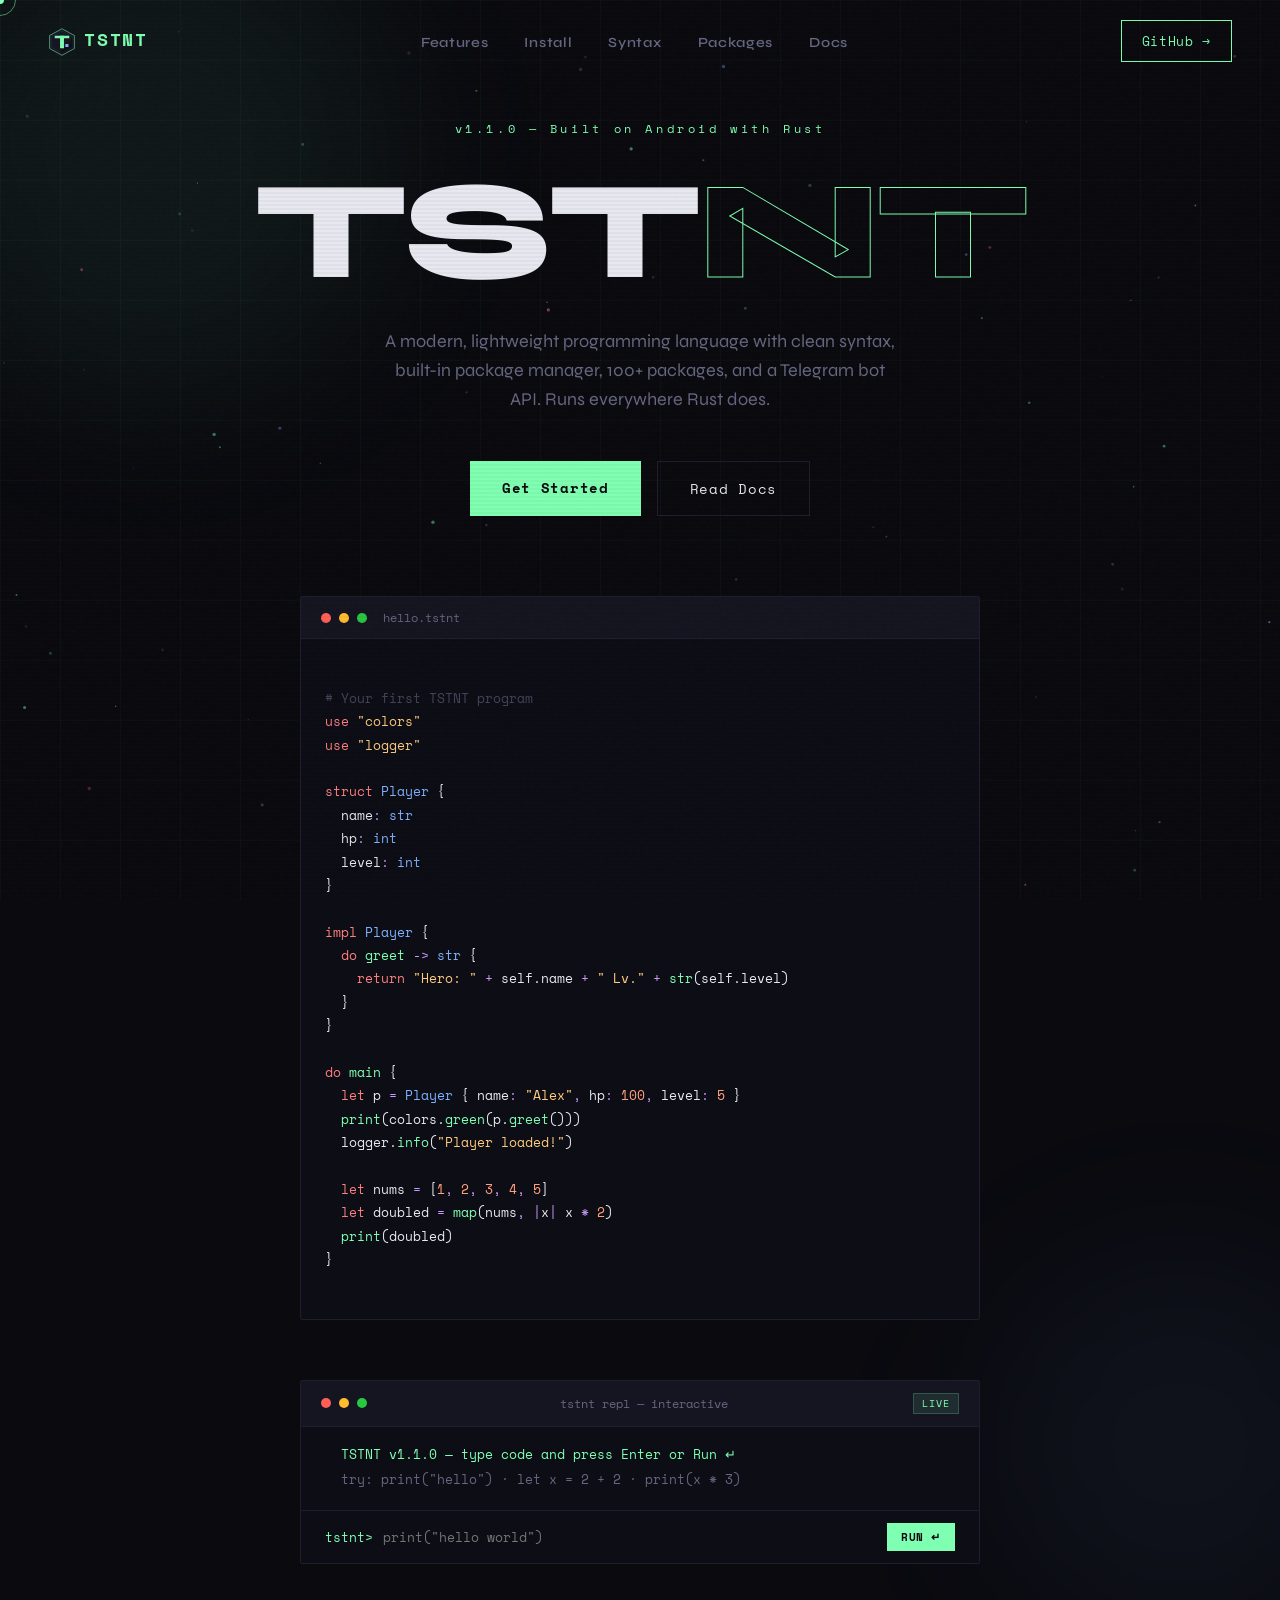
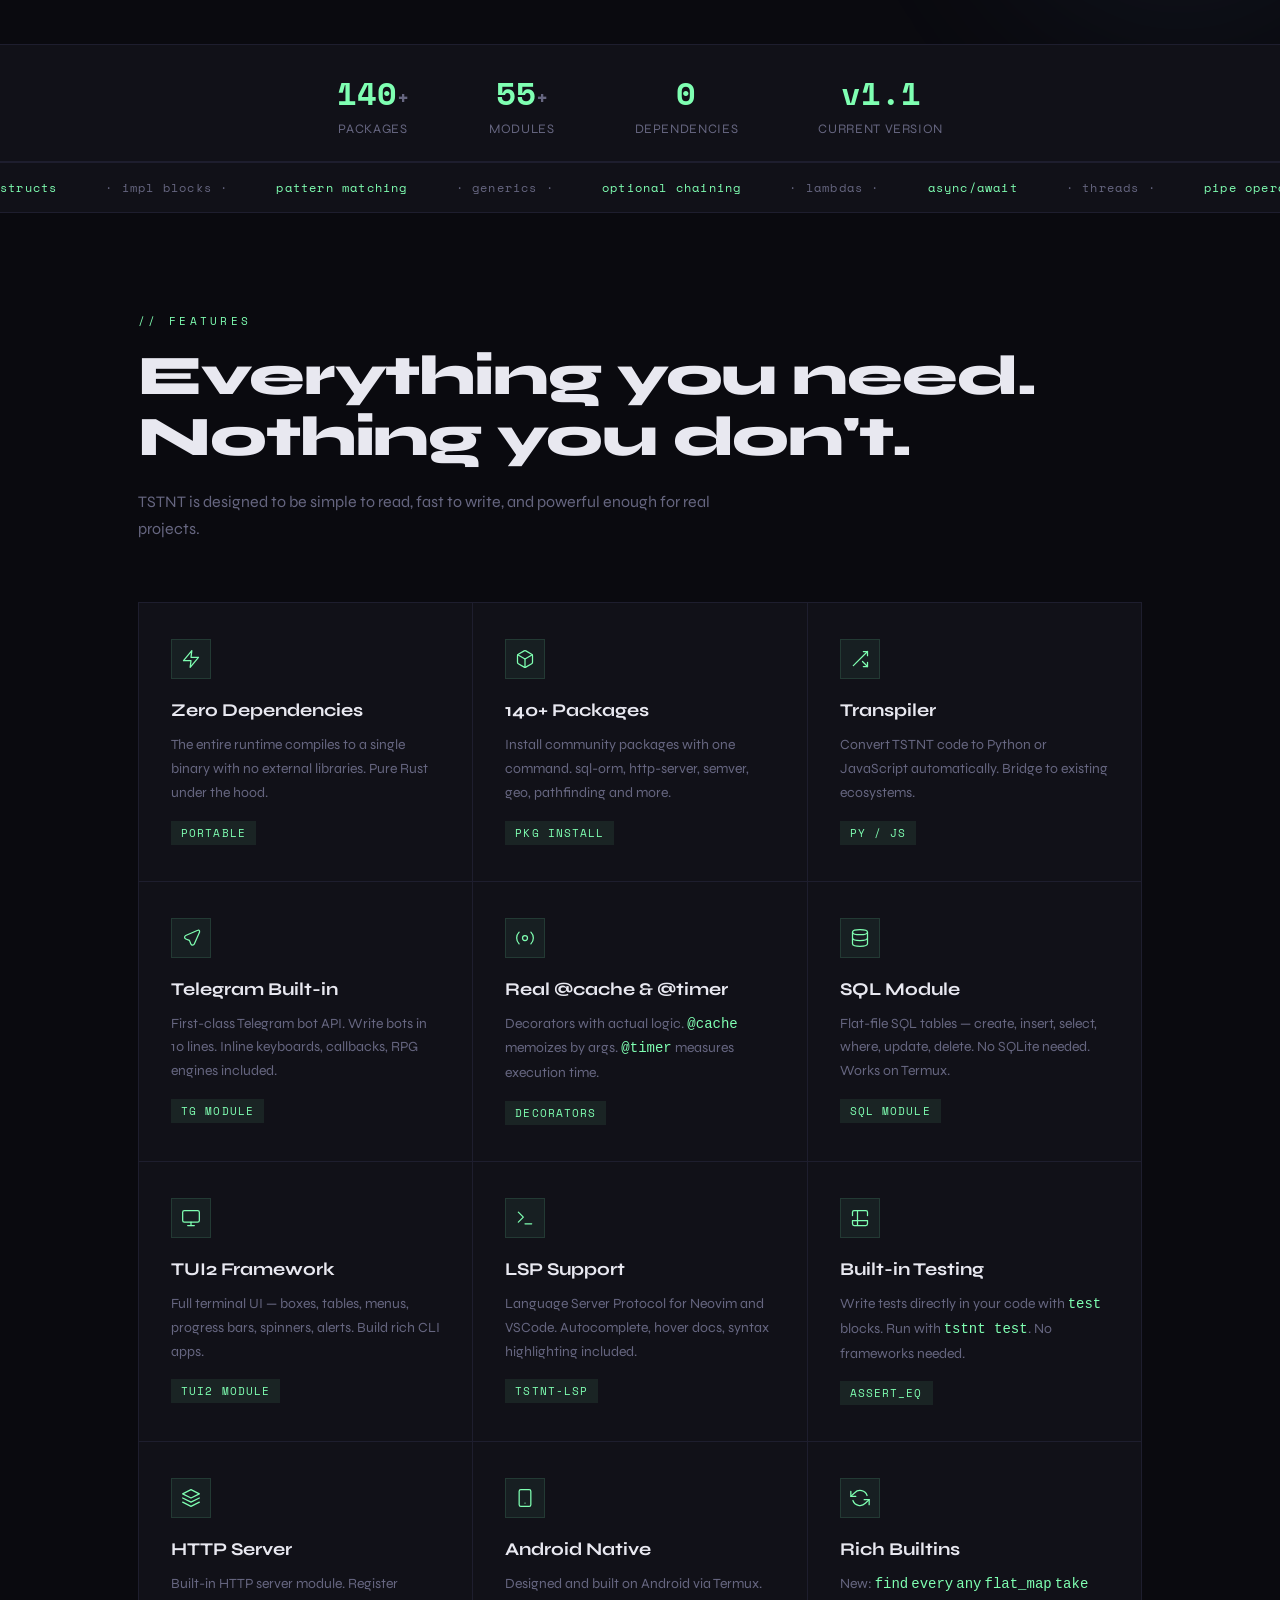
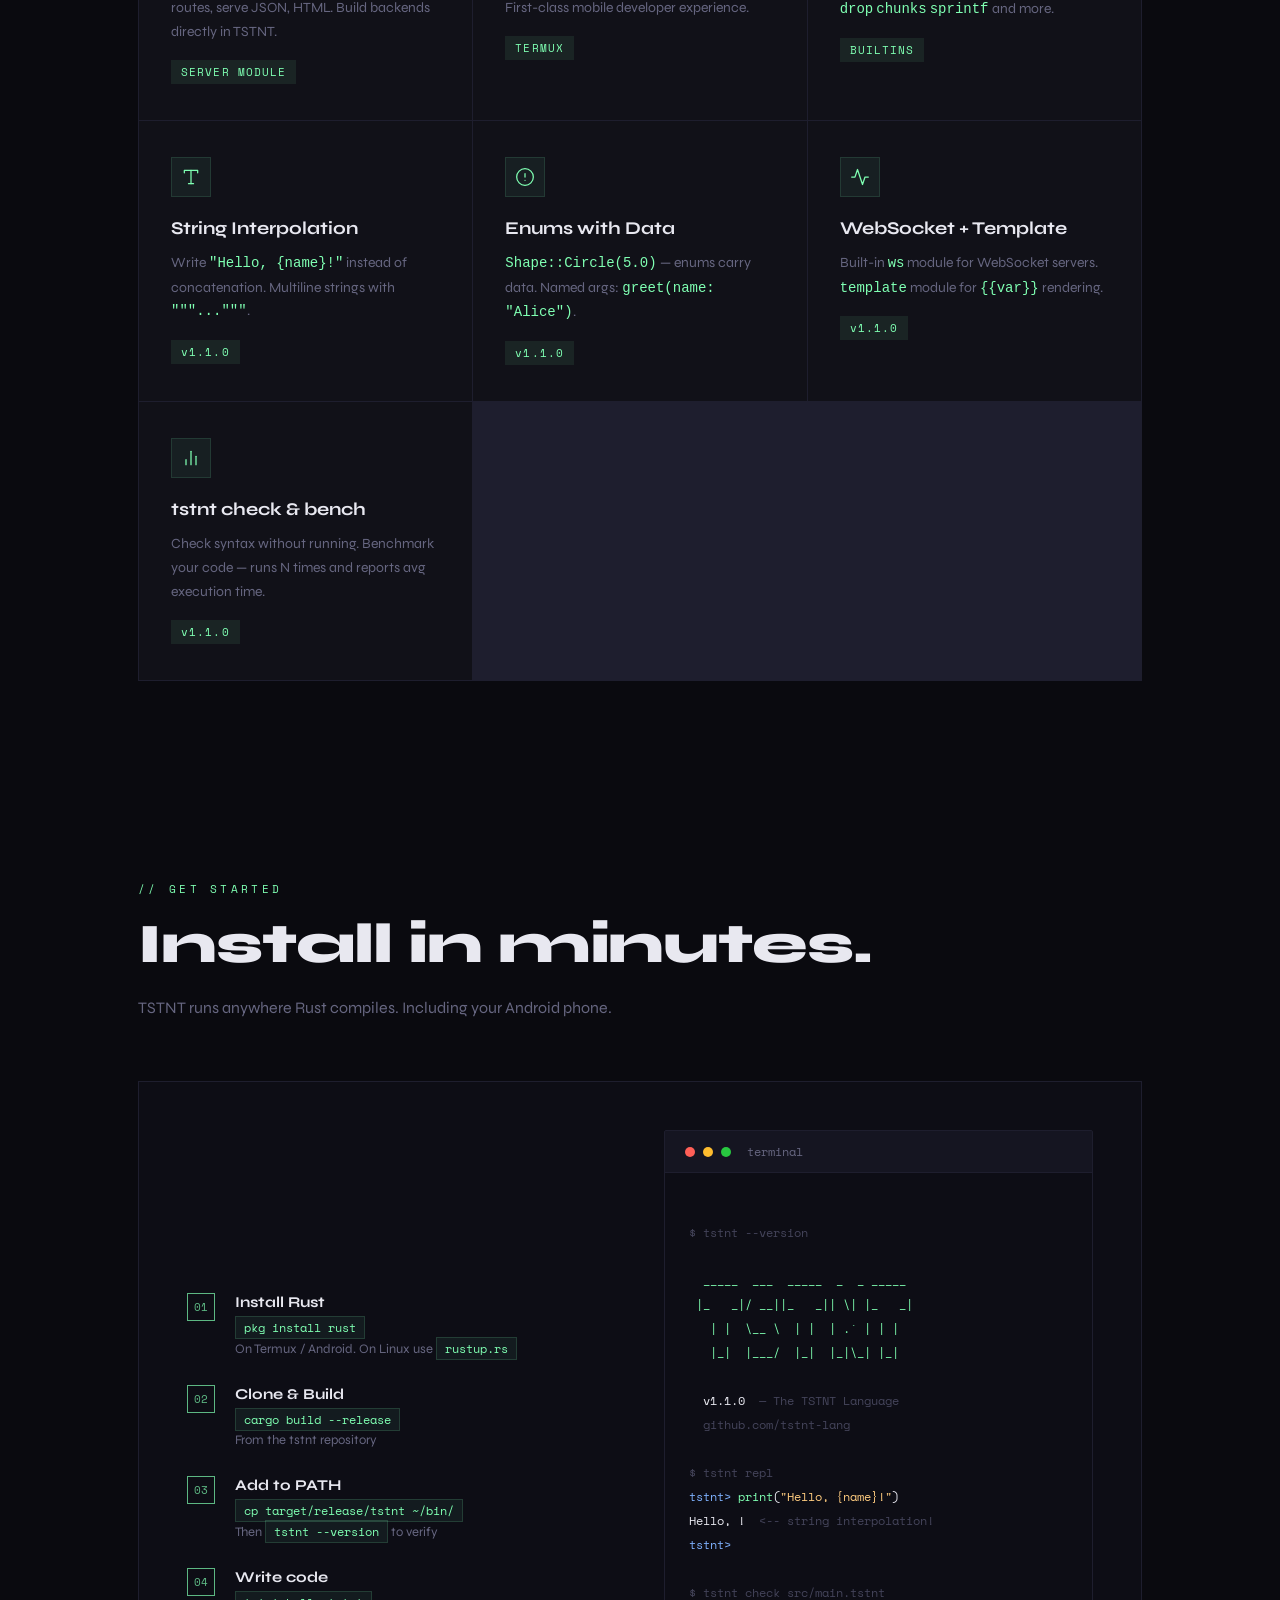
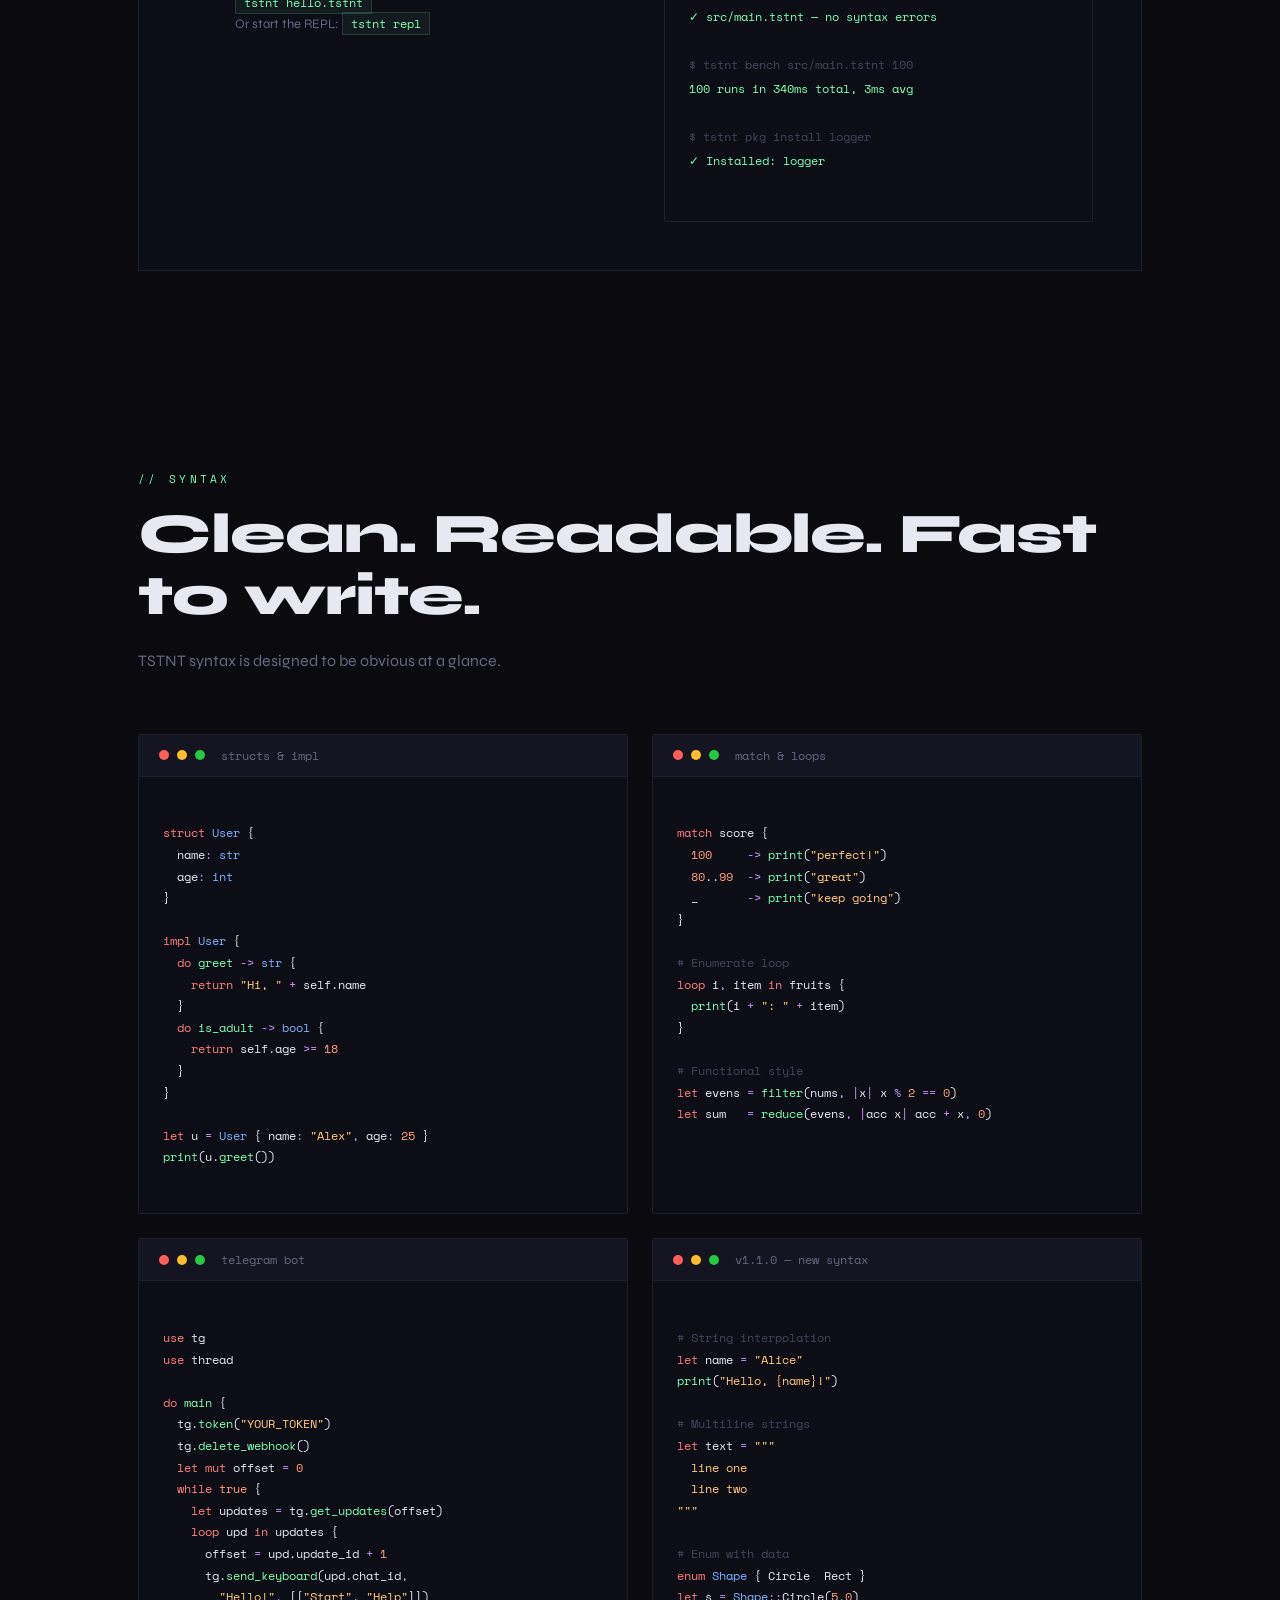
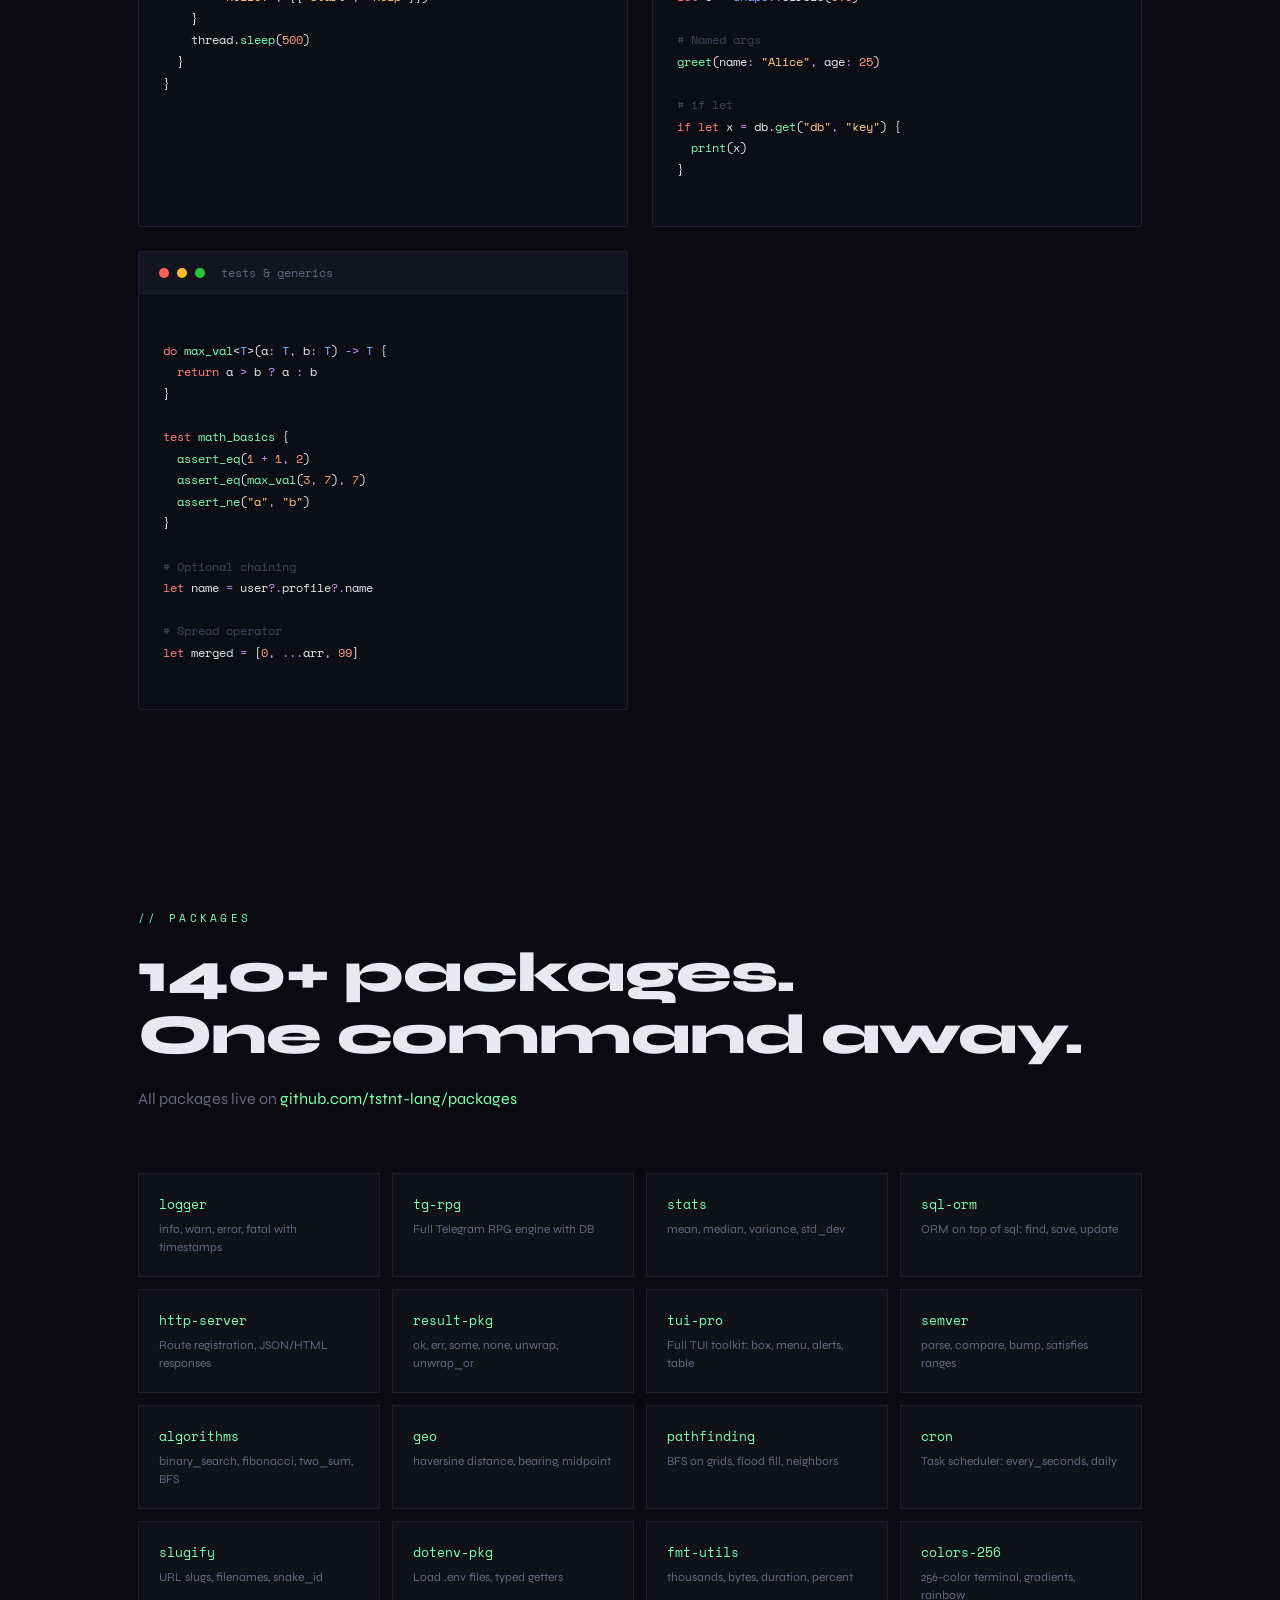
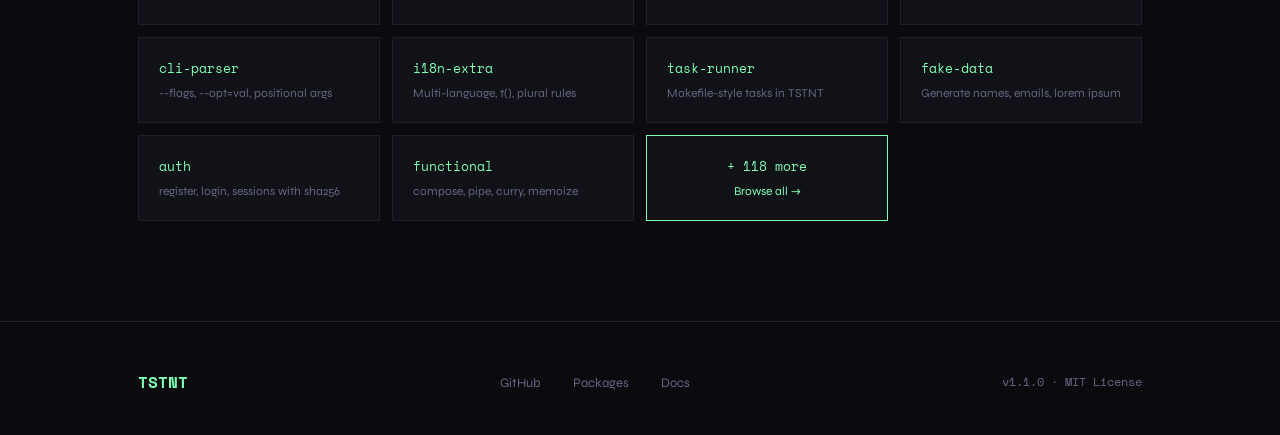
==== commit 63950b1d: "revert: restore original site" ====
--- a/index.html
+++ b/index.html
@@ -3,312 +3,1216 @@
 <head>
 <meta charset="UTF-8">
 <meta name="viewport" content="width=device-width, initial-scale=1.0">
-<title>TSTNT — Programming Language v1.5</title>
-<link rel="icon" type="image/svg+xml" [data-uri]>
-<meta name="description" content="TSTNT v1.5 — a modern statically-typed scripting language built with Rust. Zero dependencies, 150+ packages, JIT compiler, Telegram API, SQL, TUI and more.">
-<meta property="og:title" content="TSTNT — Programming Language v1.5">
-<meta property="og:description" content="A modern scripting language built with Rust. Zero dependencies, 150+ packages, JIT compiler.">
+<title>TSTNT — Programming Language</title>
+<link rel="icon" type="image/svg+xml" href="[data-uri]">
+<meta name="description" content="TSTNT — a modern statically-typed scripting language built with Rust. Zero dependencies, 140+ packages, Telegram API, SQL, TUI and more.">
+<meta property="og:title" content="TSTNT — Programming Language">
+<meta property="og:description" content="A modern scripting language built with Rust. Zero dependencies, 140+ packages, built-in Telegram API.">
 <meta property="og:image" content="https://tstnt-lang.github.io/og-index.png">
 <meta property="og:url" content="https://tstnt-lang.github.io">
 <meta property="og:type" content="website">
-<meta name="twitter:card" content="summary_large_image">
+<meta name="twitter:card" content="summary">
+<meta name="twitter:title" content="TSTNT — Programming Language">
+<meta name="twitter:description" content="A modern scripting language built with Rust. Zero dependencies, 140+ packages.">
 <meta name="twitter:image" content="https://tstnt-lang.github.io/og-index.png">
-<link rel="stylesheet" href="style.css">
-</head>
+<link rel="preconnect" href="https://fonts.googleapis.com">
+<link href="https://fonts.googleapis.com/css2?family=Space+Mono:wght@400;700&family=Syne:wght@400;600;800&display=swap" rel="stylesheet">
+<style>
+  :root {
+    --bg: #0a0a0f;
+    --surface: #111118;
+    --border: #1e1e2e;
+    --accent: #7fffb2;
+    --accent2: #ff7f7f;
+    --accent3: #7fb2ff;
+    --text: #e8e8f0;
+    --muted: #666680;
+    --code-bg: #0d0d15;
+  }
+
+  html, body {
+    max-width: 100%;
+    overflow-x: hidden;
+  }
+
+  * { margin: 0; padding: 0; box-sizing: border-box; }
+
+  html { scroll-behavior: smooth; }
+
+  body {
+    background: var(--bg);
+    color: var(--text);
+    font-family: 'Syne', sans-serif;
+    overflow-x: hidden;
+    cursor: none;
+  }
+
+  /* Custom cursor */
+  .cursor {
+    width: 8px; height: 8px;
+    background: var(--accent);
+    border-radius: 50%;
+    position: fixed;
+    pointer-events: none;
+    z-index: 9999;
+    transform: translate(-50%, -50%);
+    transition: transform 0.1s, background 0.2s;
+    mix-blend-mode: screen;
+  }
+  .cursor-ring {
+    width: 32px; height: 32px;
+    border: 1px solid var(--accent);
+    border-radius: 50%;
+    position: fixed;
+    pointer-events: none;
+    z-index: 9998;
+    transform: translate(-50%, -50%);
+    opacity: 0.5;
+    transition: transform 0.15s ease, width 0.2s, height 0.2s;
+  }
+
+  /* Noise overlay */
+  body::before {
+    content: '';
+    position: fixed;
+    inset: 0;
+    background-image: url("data:image/svg+xml,%3Csvg viewBox='0 0 256 256' xmlns='http://www.w3.org/2000/svg'%3E%3Cfilter id='noise'%3E%3CfeTurbulence type='fractalNoise' baseFrequency='0.9' numOctaves='4' stitchTiles='stitch'/%3E%3C/filter%3E%3Crect width='100%25' height='100%25' filter='url(%23noise)' opacity='0.03'/%3E%3C/svg%3E");
+    pointer-events: none;
+    z-index: 1000;
+    opacity: 0.4;
+  }
+
+  /* Grid lines */
+  .grid-bg {
+    position: fixed; inset: 0;
+    background-image:
+      linear-gradient(rgba(127,255,178,0.03) 1px, transparent 1px),
+      linear-gradient(90deg, rgba(127,255,178,0.03) 1px, transparent 1px);
+    background-size: 60px 60px;
+    pointer-events: none;
+    z-index: 0;
+  }
+
+  /* Nav */
+  nav {
+    position: fixed; top: 0; left: 0; right: 0;
+    z-index: 100;
+    padding: 20px 48px;
+    display: flex;
+    align-items: center;
+    justify-content: space-between;
+    border-bottom: 1px solid transparent;
+    transition: border-color 0.3s, background 0.3s;
+    backdrop-filter: blur(0px);
+  }
+  nav.scrolled {
+    border-color: var(--border);
+    background: rgba(10,10,15,0.9);
+    backdrop-filter: blur(20px);
+  }
+  .nav-logo {
+    font-family: 'Space Mono', monospace;
+    font-size: 18px;
+    font-weight: 700;
+    color: var(--accent);
+    letter-spacing: 0.1em;
+    text-decoration: none;
+  }
+  .nav-links {
+    display: flex;
+    gap: 36px;
+    list-style: none;
+  }
+  .nav-links a {
+    color: var(--muted);
+    text-decoration: none;
+    font-size: 14px;
+    font-weight: 600;
+    letter-spacing: 0.05em;
+    transition: color 0.2s;
+  }
+  .nav-links a:hover { color: var(--accent); }
+  .nav-cta {
+    font-family: 'Space Mono', monospace;
+    font-size: 13px;
+    padding: 10px 20px;
+    border: 1px solid var(--accent);
+    color: var(--accent);
+    text-decoration: none;
+    letter-spacing: 0.05em;
+    transition: background 0.2s, color 0.2s;
+  }
+  .nav-cta:hover {
+    background: var(--accent);
+    color: var(--bg);
+  }
+
+  /* Hero */
+  .hero {
+    min-height: 100vh;
+    display: flex;
+    flex-direction: column;
+    align-items: center;
+    justify-content: center;
+    padding: 120px 48px 80px;
+    position: relative;
+    text-align: center;
+  }
+
+  .hero-eyebrow {
+    font-family: 'Space Mono', monospace;
+    font-size: 12px;
+    letter-spacing: 0.3em;
+    color: var(--accent);
+    margin-bottom: 32px;
+    opacity: 0;
+    animation: fadeUp 0.8s 0.2s forwards;
+  }
+
+  .hero-title {
+    font-size: clamp(64px, 12vw, 140px);
+    font-weight: 800;
+    line-height: 0.9;
+    letter-spacing: -0.03em;
+    margin-bottom: 32px;
+    opacity: 0;
+    animation: fadeUp 0.8s 0.4s forwards;
+  }
+  .hero-title span {
+    color: transparent;
+    -webkit-text-stroke: 1px var(--accent);
+  }
+
+  .hero-sub {
+    font-size: 18px;
+    color: var(--muted);
+    max-width: 520px;
+    line-height: 1.6;
+    margin-bottom: 48px;
+    opacity: 0;
+    animation: fadeUp 0.8s 0.6s forwards;
+  }
+
+  .hero-actions {
+    display: flex;
+    gap: 16px;
+    opacity: 0;
+    animation: fadeUp 0.8s 0.8s forwards;
+  }
+
+  .btn-primary {
+    font-family: 'Space Mono', monospace;
+    font-size: 14px;
+    padding: 16px 32px;
+    background: var(--accent);
+    color: var(--bg);
+    text-decoration: none;
+    font-weight: 700;
+    letter-spacing: 0.05em;
+    transition: transform 0.2s, box-shadow 0.2s;
+  }
+  .btn-primary:hover {
+    transform: translateY(-2px);
+    box-shadow: 0 8px 30px rgba(127,255,178,0.3);
+  }
+
+  .btn-secondary {
+    font-family: 'Space Mono', monospace;
+    font-size: 14px;
+    padding: 16px 32px;
+    border: 1px solid var(--border);
+    color: var(--text);
+    text-decoration: none;
+    letter-spacing: 0.05em;
+    transition: border-color 0.2s, color 0.2s;
+  }
+  .btn-secondary:hover {
+    border-color: var(--accent);
+    color: var(--accent);
+  }
+
+  /* Hero code preview */
+  .hero-code {
+    margin-top: 80px;
+    width: 100%;
+    max-width: 680px;
+    text-align: left;
+    opacity: 0;
+    animation: fadeUp 0.8s 1s forwards;
+  }
+
+  /* Glowing orbs */
+  .orb {
+    position: absolute;
+    border-radius: 50%;
+    filter: blur(80px);
+    pointer-events: none;
+    max-width: 100vw;
+    overflow: hidden;
+  }
+  .orb-1 {
+    width: 500px; height: 500px;
+    background: rgba(127,255,178,0.06);
+    top: -100px; left: -100px;
+  }
+  .orb-2 {
+    width: 400px; height: 400px;
+    background: rgba(127,178,255,0.05);
+    bottom: 0; right: -100px;
+  }
+
+  /* Code block */
+  .code-block {
+    background: var(--code-bg);
+    border: 1px solid var(--border);
+    border-radius: 2px;
+    overflow: hidden;
+    font-family: 'Space Mono', monospace;
+    font-size: 13px;
+  }
+  .code-header {
+    padding: 12px 20px;
+    border-bottom: 1px solid var(--border);
+    display: flex;
+    align-items: center;
+    gap: 8px;
+    background: rgba(30,30,46,0.5);
+  }
+  .code-dot {
+    width: 10px; height: 10px;
+    border-radius: 50%;
+  }
+  .code-dot.red { background: #ff5f57; }
+  .code-dot.yellow { background: #febc2e; }
+  .code-dot.green { background: #28c840; }
+  .code-filename {
+    color: var(--muted);
+    font-size: 12px;
+    margin-left: 8px;
+  }
+  .code-body {
+    padding: 24px;
+    line-height: 1.8;
+    overflow-x: auto;
+    white-space: pre;
+    display: block;
+    width: 100%;
+    max-width: 100%;
+  }
+  .code-body .kw { color: #ff7f7f; }
+  .code-body .fn { color: #7fffb2; }
+  .code-body .type { color: #7fb2ff; }
+  .code-body .str { color: #ffcc7f; }
+  .code-body .cm { color: #44445a; }
+  .code-body .num { color: #ff9f7f; }
+  .code-body .op { color: #cc99ff; }
+
+  /* Stats bar */
+  .stats-bar {
+    border-top: 1px solid var(--border);
+    border-bottom: 1px solid var(--border);
+    padding: 24px 48px;
+    display: flex;
+    justify-content: center;
+    gap: 80px;
+    background: var(--surface);
+    position: relative;
+    z-index: 1;
+    width: 100%;
+  }
+  .stat {
+    text-align: center;
+  }
+  .stat-num {
+    font-family: 'Space Mono', monospace;
+    font-size: 32px;
+    font-weight: 700;
+    color: var(--accent);
+    display: block;
+  }
+  .stat-label {
+    font-size: 13px;
+    color: var(--muted);
+    margin-top: 4px;
+    letter-spacing: 0.05em;
+  }
+
+  /* Sections */
+  section {
+    padding: 100px 48px;
+    position: relative;
+    z-index: 1;
+    max-width: 1100px;
+    margin: 0 auto;
+  }
+
+  .section-tag {
+    font-family: 'Space Mono', monospace;
+    font-size: 11px;
+    letter-spacing: 0.3em;
+    color: var(--accent);
+    margin-bottom: 16px;
+    display: block;
+  }
+  .section-title {
+    font-size: clamp(32px, 5vw, 56px);
+    font-weight: 800;
+    letter-spacing: -0.02em;
+    margin-bottom: 20px;
+    line-height: 1.1;
+  }
+  .section-sub {
+    color: var(--muted);
+    font-size: 16px;
+    line-height: 1.7;
+    max-width: 600px;
+    margin-bottom: 60px;
+  }
+
+  /* Features grid */
+  .features-grid {
+    display: grid;
+    grid-template-columns: repeat(auto-fit, minmax(280px, 1fr));
+    gap: 1px;
+    background: var(--border);
+    border: 1px solid var(--border);
+  }
+  .feature-card {
+    background: var(--surface);
+    padding: 36px 32px;
+    transition: background 0.2s;
+  }
+  .feature-card:hover { background: var(--code-bg); }
+  .feature-icon {
+    width: 40px; height: 40px;
+    margin-bottom: 20px;
+    display: flex;
+    align-items: center;
+    justify-content: center;
+    color: var(--accent);
+    background: rgba(127,255,178,0.06);
+    border: 1px solid rgba(127,255,178,0.12);
+    flex-shrink: 0;
+  }
+  .feature-icon svg { width: 20px; height: 20px; }
+  .feature-title {
+    font-size: 18px;
+    font-weight: 700;
+    margin-bottom: 12px;
+    color: var(--text);
+  }
+  .feature-desc {
+    font-size: 14px;
+    color: var(--muted);
+    line-height: 1.7;
+  }
+  .feature-tag {
+    display: inline-block;
+    margin-top: 16px;
+    font-family: 'Space Mono', monospace;
+    font-size: 11px;
+    padding: 4px 10px;
+    background: rgba(127,255,178,0.08);
+    color: var(--accent);
+    letter-spacing: 0.1em;
+  }
+
+  /* Install section */
+  .install-box {
+    background: var(--code-bg);
+    border: 1px solid var(--border);
+    padding: 48px;
+    display: grid;
+    grid-template-columns: 1fr 1fr;
+    gap: 48px;
+    align-items: center;
+  }
+  .install-steps {
+    counter-reset: step;
+  }
+  .install-step {
+    display: flex;
+    gap: 20px;
+    margin-bottom: 28px;
+    align-items: flex-start;
+  }
+  .step-num {
+    font-family: 'Space Mono', monospace;
+    font-size: 11px;
+    color: var(--accent);
+    border: 1px solid var(--accent);
+    width: 28px;
+    height: 28px;
+    display: flex;
+    align-items: center;
+    justify-content: center;
+    flex-shrink: 0;
+    opacity: 0.7;
+  }
+  .step-content h4 {
+    font-size: 15px;
+    font-weight: 700;
+    margin-bottom: 6px;
+  }
+  .step-content code {
+    font-family: 'Space Mono', monospace;
+    font-size: 12px;
+    color: var(--accent);
+    background: rgba(127,255,178,0.06);
+    padding: 2px 8px;
+    border: 1px solid rgba(127,255,178,0.15);
+  }
+  .step-content p {
+    font-size: 13px;
+    color: var(--muted);
+    margin-top: 4px;
+  }
+
+  /* Packages */
+  .pkg-grid {
+    display: grid;
+    grid-template-columns: repeat(auto-fill, minmax(200px, 1fr));
+    gap: 12px;
+  }
+  .pkg-card {
+    background: var(--surface);
+    border: 1px solid var(--border);
+    padding: 20px;
+    transition: border-color 0.2s, transform 0.2s;
+    cursor: default;
+  }
+  .pkg-card:hover {
+    border-color: var(--accent);
+    transform: translateY(-2px);
+  }
+  .pkg-name {
+    font-family: 'Space Mono', monospace;
+    font-size: 13px;
+    color: var(--accent);
+    margin-bottom: 6px;
+  }
+  .pkg-desc {
+    font-size: 12px;
+    color: var(--muted);
+    line-height: 1.5;
+  }
+
+  /* Syntax showcase */
+  .syntax-grid {
+    display: grid;
+    grid-template-columns: 1fr 1fr;
+    gap: 24px;
+  }
+
+  /* Footer */
+  footer {
+    padding: 48px;
+    display: flex;
+    justify-content: space-between;
+    align-items: center;
+    position: relative;
+    z-index: 1;
+    max-width: 1100px;
+    margin: 0 auto;
+    width: 100%;
+  }
+  .footer-logo {
+    font-family: 'Space Mono', monospace;
+    color: var(--accent);
+    font-size: 16px;
+    font-weight: 700;
+  }
+  .footer-links {
+    display: flex;
+    gap: 32px;
+    list-style: none;
+  }
+  .footer-links a {
+    color: var(--muted);
+    text-decoration: none;
+    font-size: 13px;
+    transition: color 0.2s;
+  }
+  .footer-links a:hover { color: var(--accent); }
+  .footer-copy {
+    font-size: 12px;
+    color: var(--muted);
+    font-family: 'Space Mono', monospace;
+  }
+
+  /* Animations */
+  @keyframes fadeUp {
+    from { opacity: 0; transform: translateY(20px); }
+    to { opacity: 1; transform: translateY(0); }
+  }
+
+  .reveal {
+    opacity: 0;
+    transform: translateY(30px);
+    transition: opacity 0.7s, transform 0.7s;
+  }
+  .reveal.visible {
+    opacity: 1;
+    transform: translateY(0);
+  }
+
+  /* Marquee */
+  .marquee-wrap {
+    overflow: hidden;
+    border-top: 1px solid var(--border);
+    border-bottom: 1px solid var(--border);
+    padding: 16px 0;
+    background: var(--surface);
+    position: relative;
+    z-index: 1;
+  }
+  .marquee {
+    display: flex;
+    gap: 48px;
+    white-space: nowrap;
+    animation: marquee 30s linear infinite;
+    font-family: 'Space Mono', monospace;
+    font-size: 12px;
+    color: var(--muted);
+    letter-spacing: 0.1em;
+  }
+  .marquee span { color: var(--accent); }
+  @keyframes marquee {
+    from { transform: translateX(0); }
+    to { transform: translateX(-50%); }
+  }
+
+  .nav-hamburger {
+    display: none;
+    flex-direction: column;
+    gap: 5px;
+    background: none;
+    border: none;
+    cursor: pointer;
+    padding: 4px;
+  }
+  .nav-hamburger span {
+    display: block;
+    width: 22px;
+    height: 2px;
+    background: var(--text);
+    transition: transform 0.3s, opacity 0.3s;
+  }
+  .nav-hamburger.open span:nth-child(1) { transform: translateY(7px) rotate(45deg); }
+  .nav-hamburger.open span:nth-child(2) { opacity: 0; }
+  .nav-hamburger.open span:nth-child(3) { transform: translateY(-7px) rotate(-45deg); }
+
+  .nav-mobile-menu {
+    position: fixed;
+    top: 61px;
+    left: 0; right: 0;
+    background: rgba(10,10,15,0.98);
+    backdrop-filter: blur(24px);
+    border-bottom: 1px solid var(--border);
+    z-index: 99;
+    overflow: hidden;
+    max-height: 0;
+    transition: max-height 0.45s cubic-bezier(0.4, 0, 0.2, 1),
+                opacity 0.35s ease;
+    opacity: 0;
+    pointer-events: none;
+  }
+  .nav-mobile-menu.open {
+    max-height: 500px;
+    opacity: 1;
+    pointer-events: all;
+  }
+  .nav-mobile-menu-inner {
+    padding: 12px 20px 28px;
+  }
+  .nav-mobile-menu li {
+    list-style: none;
+    transform: translateY(-8px);
+    opacity: 0;
+    transition: transform 0.3s ease, opacity 0.3s ease;
+  }
+  .nav-mobile-menu.open li {
+    transform: translateY(0);
+    opacity: 1;
+  }
+  .nav-mobile-menu.open li:nth-child(1) { transition-delay: 0.05s; }
+  .nav-mobile-menu.open li:nth-child(2) { transition-delay: 0.10s; }
+  .nav-mobile-menu.open li:nth-child(3) { transition-delay: 0.15s; }
+  .nav-mobile-menu.open li:nth-child(4) { transition-delay: 0.20s; }
+  .nav-mobile-menu.open li:nth-child(5) { transition-delay: 0.25s; }
+  .nav-mobile-menu.open li:nth-child(6) { transition-delay: 0.30s; }
+
+  .nav-mobile-menu a {
+    display: flex;
+    align-items: center;
+    justify-content: space-between;
+    padding: 15px 0;
+    color: var(--text);
+    text-decoration: none;
+    font-size: 15px;
+    font-weight: 600;
+    letter-spacing: 0.03em;
+    border-bottom: 1px solid var(--border);
+    transition: color 0.2s, padding-left 0.2s;
+  }
+  .nav-mobile-menu a::after {
+    content: '→';
+    font-family: 'Space Mono', monospace;
+    font-size: 12px;
+    color: var(--muted);
+    transition: color 0.2s, transform 0.2s;
+  }
+  .nav-mobile-menu a:hover {
+    color: var(--accent);
+    padding-left: 6px;
+  }
+  .nav-mobile-menu a:hover::after {
+    color: var(--accent);
+    transform: translateX(4px);
+  }
+  .nav-mobile-menu a.nav-cta-mobile {
+    margin-top: 20px;
+    border: 1px solid var(--accent);
+    color: var(--accent);
+    text-align: center;
+    justify-content: center;
+    padding: 13px 20px;
+    font-family: 'Space Mono', monospace;
+    font-size: 13px;
+    letter-spacing: 0.08em;
+    background: rgba(127,255,178,0.04);
+    transition: background 0.2s, color 0.2s;
+  }
+  .nav-mobile-menu a.nav-cta-mobile::after { display: none; }
+  .nav-mobile-menu a.nav-cta-mobile:hover {
+    background: var(--accent);
+    color: var(--bg);
+    padding-left: 20px;
+  }
+
+  @media (max-width: 768px) {
+    .nav-hamburger { display: flex; }
+  }
+  @media (max-width: 960px) {
+    .syntax-grid { grid-template-columns: 1fr; }
+    .install-box { grid-template-columns: 1fr; gap: 32px; }
+  }
+
+  /* Mobile */
+  @media (max-width: 768px) {
+    /* Hide custom cursor on touch devices */
+    .cursor, .cursor-ring { display: none; }
+    body { cursor: auto; }
+
+    nav { padding: 16px 20px; }
+    .nav-links { display: none; }
+    .nav-cta { padding: 8px 14px; font-size: 12px; }
+
+    .hero { padding: 100px 20px 60px; }
+    .hero-title { font-size: clamp(52px, 18vw, 90px); }
+    .hero-sub { font-size: 15px; }
+    .hero-actions {
+      flex-direction: column;
+      align-items: center;
+      width: 100%;
+    }
+    .btn-primary, .btn-secondary {
+      text-align: center;
+      padding: 14px 40px;
+      width: auto;
+      min-width: 200px;
+    }
+    .hero-code { margin-top: 48px; max-width: 100%; }
+
+    .stats-bar {
+      display: grid;
+      grid-template-columns: 1fr 1fr;
+      gap: 0;
+      padding: 0;
+    }
+    .stat {
+      padding: 20px 16px;
+      border-right: 1px solid var(--border);
+      border-bottom: 1px solid var(--border);
+    }
+    .stat:nth-child(2n) { border-right: none; }
+    .stat:nth-child(3), .stat:nth-child(4) { border-bottom: none; }
+    .stat-num { font-size: 24px; }
+
+    section { padding: 60px 20px; }
+
+    .install-box { padding: 24px; }
+
+    .features-grid { grid-template-columns: 1fr; }
+
+    .pkg-grid { grid-template-columns: 1fr 1fr; gap: 8px; }
+    .pkg-card { padding: 14px; }
+
+    footer {
+      flex-direction: column;
+      gap: 20px;
+      text-align: center;
+      padding: 32px 20px;
+    }
+    .footer-links { flex-wrap: wrap; justify-content: center; gap: 20px; }
+  }
+
+  @media (max-width: 400px) {
+    .pkg-grid { grid-template-columns: 1fr; }
+    .hero-title { font-size: 52px; }
+  }
+  /* Scanlines */
+  body::after {
+    content: '';
+    position: fixed;
+    inset: 0;
+    background: repeating-linear-gradient(
+      0deg,
+      transparent,
+      transparent 2px,
+      rgba(0,0,0,0.03) 2px,
+      rgba(0,0,0,0.03) 4px
+    );
+    pointer-events: none;
+    z-index: 999;
+  }
+
+  /* Particles canvas */
+  #particles {
+    position: fixed;
+    inset: 0;
+    pointer-events: none;
+    z-index: 0;
+  }
+
+  /* Glitch effect on hero title */
+  .hero-title {
+    position: relative;
+  }
+  .hero-title.glitch::before,
+  .hero-title.glitch::after {
+    content: attr(data-text);
+    position: absolute;
+    top: 0; left: 0;
+    width: 100%;
+    font-size: inherit;
+    font-weight: inherit;
+    letter-spacing: inherit;
+    line-height: inherit;
+  }
+  .hero-title.glitch::before {
+    color: var(--accent2);
+    clip-path: polygon(0 0, 100% 0, 100% 35%, 0 35%);
+    transform: translate(-3px, 0);
+    animation: glitch-top 0.3s steps(1) forwards;
+  }
+  .hero-title.glitch::after {
+    color: var(--accent3);
+    clip-path: polygon(0 65%, 100% 65%, 100% 100%, 0 100%);
+    transform: translate(3px, 0);
+    animation: glitch-bot 0.3s steps(1) forwards;
+  }
+  @keyframes glitch-top {
+    0%   { transform: translate(-3px, 0); opacity: 1; }
+    50%  { transform: translate(3px, -2px); opacity: 0.8; }
+    100% { transform: translate(0, 0); opacity: 0; }
+  }
+  @keyframes glitch-bot {
+    0%   { transform: translate(3px, 0); opacity: 1; }
+    50%  { transform: translate(-3px, 2px); opacity: 0.8; }
+    100% { transform: translate(0, 0); opacity: 0; }
+  }
+
+  /* Code block copy button & mac dot interactions */
+  .code-block { position: relative; }
+  .code-header { position: relative; }
+  .code-dot {
+    cursor: pointer;
+    transition: transform 0.15s, filter 0.15s;
+    position: relative;
+  }
+  .code-dot:hover { transform: scale(1.25); filter: brightness(1.3); }
+  .code-dot.red:hover::after  { content: '×'; position: absolute; top: 50%; left: 50%; transform: translate(-50%,-50%); font-size: 8px; color: #900; font-weight: 900; line-height: 1; }
+  .code-dot.yellow:hover::after { content: '–'; position: absolute; top: 50%; left: 50%; transform: translate(-50%,-50%); font-size: 8px; color: #960; font-weight: 900; line-height: 1; }
+  .code-dot.green:hover::after { content: '+'; position: absolute; top: 50%; left: 50%; transform: translate(-50%,-50%); font-size: 8px; color: #060; font-weight: 900; line-height: 1; }
+
+  .copy-btn {
+    position: absolute;
+    right: 12px;
+    top: 50%;
+    transform: translateY(-50%);
+    background: rgba(127,255,178,0.08);
+    border: 1px solid rgba(127,255,178,0.2);
+    color: var(--muted);
+    font-family: 'Space Mono', monospace;
+    font-size: 11px;
+    padding: 4px 10px;
+    cursor: pointer;
+    letter-spacing: 0.05em;
+    transition: all 0.2s;
+    opacity: 0;
+  }
+  .code-block:hover .copy-btn { opacity: 1; }
+  .copy-btn:hover { background: rgba(127,255,178,0.15); color: var(--accent); border-color: var(--accent); }
+  .copy-btn.copied { color: var(--accent); border-color: var(--accent); background: rgba(127,255,178,0.12); }
+
+  /* Minimized code block */
+  .code-block.minimized .code-body { display: none; }
+  .code-block.minimized .code-header { border-bottom: none; }
+
+  /* REPL section */
+  .repl-section {
+    background: var(--code-bg);
+    border: 1px solid var(--border);
+    border-radius: 2px;
+    overflow: hidden;
+    margin-top: 60px;
+    opacity: 0;
+    animation: fadeUp 0.8s 1.2s forwards;
+  }
+  .repl-header {
+    padding: 12px 20px;
+    border-bottom: 1px solid var(--border);
+    display: flex;
+    align-items: center;
+    gap: 8px;
+    background: rgba(30,30,46,0.5);
+  }
+  .repl-title {
+    color: var(--muted);
+    font-family: 'Space Mono', monospace;
+    font-size: 12px;
+    margin-left: 8px;
+    flex: 1;
+  }
+  .repl-badge {
+    font-family: 'Space Mono', monospace;
+    font-size: 10px;
+    padding: 2px 8px;
+    background: rgba(127,255,178,0.1);
+    color: var(--accent);
+    border: 1px solid rgba(127,255,178,0.2);
+    letter-spacing: 0.1em;
+  }
+  .repl-output {
+    padding: 16px 24px;
+    min-height: 80px;
+    max-height: 160px;
+    overflow-y: auto;
+    font-family: 'Space Mono', monospace;
+    font-size: 13px;
+    line-height: 1.8;
+    border-bottom: 1px solid var(--border);
+  }
+  .repl-line { display: flex; gap: 8px; margin-bottom: 2px; }
+  .repl-line .prompt { color: var(--accent); flex-shrink: 0; }
+  .repl-line .cmd { color: var(--text); }
+  .repl-line .result { color: var(--muted); padding-left: 16px; }
+  .repl-line .err { color: var(--accent2); padding-left: 16px; }
+  .repl-input-row {
+    display: flex;
+    align-items: center;
+    padding: 12px 24px;
+    gap: 10px;
+  }
+  .repl-prompt-label {
+    font-family: 'Space Mono', monospace;
+    font-size: 13px;
+    color: var(--accent);
+    flex-shrink: 0;
+  }
+  .repl-input {
+    flex: 1;
+    background: none;
+    border: none;
+    outline: none;
+    font-family: 'Space Mono', monospace;
+    font-size: 13px;
+    color: var(--text);
+    caret-color: var(--accent);
+  }
+  .repl-run {
+    font-family: 'Space Mono', monospace;
+    font-size: 11px;
+    padding: 6px 14px;
+    background: var(--accent);
+    color: var(--bg);
+    border: none;
+    cursor: pointer;
+    font-weight: 700;
+    letter-spacing: 0.05em;
+    transition: opacity 0.2s;
+  }
+  .repl-run:hover { opacity: 0.85; }
+</style>
 <body>
-<div class="cursor"></div>
-<div class="cursor-ring"></div>
-<nav>
-  <a href="/" class="nav-logo">
-    <svg width="28" height="28" viewBox="0 0 100 100" fill="none">
-      <polygon points="50,3 94,27 94,73 50,97 6,73 6,27" fill="#0a0a18" stroke="#7fffb2" stroke-width="1.5"/>
-      <rect x="24" y="28" width="52" height="9" rx="1" fill="#7fffb2"/>
-      <rect x="43" y="28" width="14" height="44" rx="1" fill="#7fffb2"/>
-      <rect x="62" y="57" width="11" height="11" rx="1" fill="#6b9fff"/>
-    </svg>
-    <span class="nav-logo-text">TSTNT</span>
-    <span class="nav-version">v1.5.0</span>
-  </a>
+
+<canvas id="particles"></canvas>
+<div class="cursor" id="cursor"></div>
+<div class="cursor-ring" id="cursorRing"></div>
+<div class="grid-bg"></div>
+
+<nav id="nav">
+  <a href="#" class="nav-logo"><img src="[data-uri]" style="width:28px;height:28px;vertical-align:middle;margin-right:8px;">TSTNT</a>
   <ul class="nav-links">
     <li><a href="#features">Features</a></li>
+    <li><a href="#install">Install</a></li>
     <li><a href="#syntax">Syntax</a></li>
     <li><a href="#packages">Packages</a></li>
-    <li><a href="#install">Install</a></li>
     <li><a href="docs.html">Docs</a></li>
-    <li><a href="https://github.com/tstnt-lang/tstnt" target="_blank" class="nav-cta">GitHub &rarr;</a></li>
   </ul>
+  <a href="https://github.com/tstnt-lang/tstnt" class="nav-cta" target="_blank">GitHub →</a>
+  <button class="nav-hamburger" id="hamburger" aria-label="Menu">
+    <span></span><span></span><span></span>
+  </button>
 </nav>
 
+<ul class="nav-mobile-menu" id="mobileMenu">
+  <div class="nav-mobile-menu-inner">
+  <li><a href="#features" class="mobile-link">Features</a></li>
+  <li><a href="#install" class="mobile-link">Install</a></li>
+  <li><a href="#syntax" class="mobile-link">Syntax</a></li>
+  <li><a href="#packages" class="mobile-link">Packages</a></li>
+  <li><a href="docs.html" class="mobile-link">Docs</a></li>
+  <li><a href="https://github.com/tstnt-lang/tstnt" target="_blank" class="nav-cta-mobile">GitHub →</a></li>
+  </div>
+</ul>
+
+<div style="position:relative; z-index:1;">
+
+<!-- Hero -->
 <div class="hero">
-  <div class="hero-eyebrow">v1.5.0 &mdash; Built on Android with Rust</div>
-  <h1 class="hero-title">TST<span>NT</span></h1>
-  <p class="hero-sub">A statically-typed scripting language built entirely in Rust with zero external dependencies. Fast, simple, and surprisingly powerful.</p>
-  <div class="hero-ctas">
-    <a href="#install" class="btn btn-primary">Get Started &rarr;</a>
-    <a href="docs.html" class="btn btn-outline">Read Docs</a>
-    <a href="https://github.com/tstnt-lang/tstnt" target="_blank" class="btn btn-outline">GitHub</a>
+  <div class="orb orb-1"></div>
+  <div class="orb orb-2"></div>
+
+  <div class="hero-eyebrow">v1.1.0 — Built on Android with Rust</div>
+
+  <h1 class="hero-title" id="heroTitle" data-text="TSTNT">TST<span>NT</span></h1>
+
+  <p class="hero-sub">
+    A modern, lightweight programming language with clean syntax,
+    built-in package manager, 100+ packages, and a Telegram bot API.
+    Runs everywhere Rust does.
+  </p>
+
+  <div class="hero-actions">
+    <a href="#install" class="btn-primary">Get Started</a>
+    <a href="docs.html" class="btn-secondary">Read Docs</a>
   </div>
+
   <div class="hero-code">
-    <div class="code-window">
-      <div class="code-titlebar">
-        <div class="dot dot-r"></div><div class="dot dot-y"></div><div class="dot dot-g"></div>
+    <div class="code-block">
+      <div class="code-header">
+        <div class="code-dot red"></div>
+        <div class="code-dot yellow"></div>
+        <div class="code-dot green"></div>
         <span class="code-filename">hello.tstnt</span>
       </div>
-      <div class="code-body"><span class="t-cm"># v1.5.0 &mdash; for..in, const, iter stdlib</span>
-<span class="t-kw">const</span> GREETING = <span class="t-str">"Hello"</span>
-
-<span class="t-kw">do</span> <span class="t-fn">greet</span>(name: <span class="t-type">str</span>) {
-    <span class="t-fn">print</span>(<span class="t-str">"${GREETING}, ${name}!"</span>)
-}
-
-<span class="t-kw">let</span> names = [<span class="t-str">"Alice"</span>, <span class="t-str">"Bob"</span>, <span class="t-str">"Carol"</span>]
-<span class="t-kw">for</span> name <span class="t-kw">in</span> names {
-    <span class="t-fn">greet</span>(name)
-}
-
-<span class="t-cm"># iter stdlib &mdash; range with step</span>
-<span class="t-kw">let</span> evens = iter.<span class="t-fn">range</span>(<span class="t-num">0</span>, <span class="t-num">20</span>, <span class="t-num">2</span>)
-<span class="t-fn">print</span>(evens)</div>
+      <div class="code-body">
+<span class="cm"># Your first TSTNT program</span>
+<span class="kw">use</span> <span class="str">"colors"</span>
+<span class="kw">use</span> <span class="str">"logger"</span>
+
+<span class="kw">struct</span> <span class="type">Player</span> {
+  name<span class="op">:</span> <span class="type">str</span>
+  hp<span class="op">:</span> <span class="type">int</span>
+  level<span class="op">:</span> <span class="type">int</span>
+}
+
+<span class="kw">impl</span> <span class="type">Player</span> {
+  <span class="kw">do</span> <span class="fn">greet</span> <span class="op">-></span> <span class="type">str</span> {
+    <span class="kw">return</span> <span class="str">"Hero: "</span> <span class="op">+</span> self.name <span class="op">+</span> <span class="str">" Lv."</span> <span class="op">+</span> <span class="fn">str</span>(self.level)
+  }
+}
+
+<span class="kw">do</span> <span class="fn">main</span> {
+  <span class="kw">let</span> p <span class="op">=</span> <span class="type">Player</span> { name<span class="op">:</span> <span class="str">"Alex"</span><span class="op">,</span> hp<span class="op">:</span> <span class="num">100</span><span class="op">,</span> level<span class="op">:</span> <span class="num">5</span> }
+  <span class="fn">print</span>(colors.<span class="fn">green</span>(p.<span class="fn">greet</span>()))
+  logger.<span class="fn">info</span>(<span class="str">"Player loaded!"</span>)
+
+  <span class="kw">let</span> nums <span class="op">=</span> [<span class="num">1</span><span class="op">,</span> <span class="num">2</span><span class="op">,</span> <span class="num">3</span><span class="op">,</span> <span class="num">4</span><span class="op">,</span> <span class="num">5</span>]
+  <span class="kw">let</span> doubled <span class="op">=</span> <span class="fn">map</span>(nums<span class="op">,</span> <span class="op">|</span>x<span class="op">|</span> x <span class="op">*</span> <span class="num">2</span>)
+  <span class="fn">print</span>(doubled)
+}
+      </div>
+    </div>
+  </div>
+
+  <!-- Interactive REPL -->
+  <div class="repl-section" style="width:100%;max-width:680px;">
+    <div class="repl-header">
+      <div class="code-dot red"></div>
+      <div class="code-dot yellow"></div>
+      <div class="code-dot green"></div>
+      <span class="repl-title">tstnt repl — interactive</span>
+      <span class="repl-badge">LIVE</span>
+    </div>
+    <div class="repl-output" id="replOutput">
+      <div class="repl-line"><span class="result" style="color:var(--accent)">TSTNT v1.1.0 — type code and press Enter or Run ↵</span></div>
+      <div class="repl-line"><span class="result" style="color:var(--muted)">try: print("hello") · let x = 2 + 2 · print(x * 3)</span></div>
+    </div>
+    <div class="repl-input-row">
+      <span class="repl-prompt-label">tstnt&gt;</span>
+      <input class="repl-input" id="replInput" type="text" placeholder='print("hello world")' autocomplete="off" spellcheck="false">
+      <button class="repl-run" id="replRun">RUN ↵</button>
     </div>
   </div>
 </div>
 
-<div class="stats-bar">
-  <div class="stat"><span class="stat-num">0</span><span class="stat-label">Dependencies</span></div>
-  <div class="stat"><span class="stat-num">150+</span><span class="stat-label">Packages</span></div>
-  <div class="stat"><span class="stat-num">v1.5</span><span class="stat-label">Latest</span></div>
-  <div class="stat"><span class="stat-num">JIT</span><span class="stat-label">Compiler</span></div>
-  <div class="stat"><span class="stat-num">ARM64</span><span class="stat-label">Native</span></div>
+  <div class="stats-bar">
+  <div class="stat">
+    <span class="stat-num">140<span style="color:var(--muted);font-size:20px">+</span></span>
+    <div class="stat-label">PACKAGES</div>
+  </div>
+  <div class="stat">
+    <span class="stat-num">55<span style="color:var(--muted);font-size:20px">+</span></span>
+    <div class="stat-label">MODULES</div>
+  </div>
+  <div class="stat">
+    <span class="stat-num">0</span>
+    <div class="stat-label">DEPENDENCIES</div>
+  </div>
+  <div class="stat">
+    <span class="stat-num">v1.1</span>
+    <div class="stat-label">CURRENT VERSION</div>
+  </div>
 </div>
 
+<div class="marquee-wrap">
+  <div class="marquee">
+    <span>structs</span> · impl blocks · <span>pattern matching</span> · generics · <span>optional chaining</span> · lambdas · <span>async/await</span> · threads · <span>pipe operator</span> · string interpolation · <span>tests</span> · package manager · <span>LSP</span> · transpiler · <span>REPL</span> · watch mode · <span>@cache</span> · @timer · <span>sql module</span> · http server · <span>tui2</span> · result type · <span>fmt2</span> · 140+ packages · <span>find/every/any</span> · flat_map · <span>string interpolation</span> · multiline strings · <span>enum with data</span> · named args · <span>if let</span> · ws module · <span>template</span> · tstnt check · <span>tstnt bench</span> · cron ·
+    <span>structs</span> · impl blocks · <span>pattern matching</span> · generics · <span>optional chaining</span> · lambdas · <span>async/await</span> · threads · <span>pipe operator</span> · string interpolation · <span>tests</span> · package manager · <span>LSP</span> · transpiler · <span>REPL</span> · watch mode · <span>@cache</span> · @timer · <span>sql module</span> · http server · <span>tui2</span> · result type · <span>fmt2</span> · 140+ packages · <span>find/every/any</span> · flat_map · <span>string interpolation</span> · multiline strings · <span>enum with data</span> · named args · <span>if let</span> · ws module · <span>template</span> · tstnt check · <span>tstnt bench</span> · cron ·
+  </div>
+</div>
+
+<!-- Features -->
 <section id="features">
   <span class="section-tag reveal">// FEATURES</span>
   <h2 class="section-title reveal">Everything you need.<br>Nothing you don't.</h2>
   <p class="section-sub reveal">TSTNT is designed to be simple to read, fast to write, and powerful enough for real projects.</p>
-  <div class="features-grid">
-    <div class="feature-card reveal">
-      <div class="feature-icon"><svg width="20" height="20" viewBox="0 0 24 24" fill="none" stroke="currentColor" stroke-width="1.5"><path d="M13 2L3 14h9l-1 8 10-12h-9l1-8z"/></svg></div>
-      <div class="feature-title">JIT Compiler</div>
-      <div class="feature-desc">ARM64 native code generation for hot functions. Integer arithmetic runs at near-native speed.</div>
-      <span class="feature-tag">v1.5.0 NEW</span>
-    </div>
-    <div class="feature-card reveal">
-      <div class="feature-icon"><svg width="20" height="20" viewBox="0 0 24 24" fill="none" stroke="currentColor" stroke-width="1.5"><polyline points="16 18 22 12 16 6"/><polyline points="8 6 2 12 8 18"/></svg></div>
-      <div class="feature-title">for..in Loops</div>
-      <div class="feature-desc">Clean iteration over arrays, strings, and ranges.</div>
-      <span class="feature-tag">v1.5.0 NEW</span>
-    </div>
-    <div class="feature-card reveal">
-      <div class="feature-icon"><svg width="20" height="20" viewBox="0 0 24 24" fill="none" stroke="currentColor" stroke-width="1.5"><path d="M12 2l3.09 6.26L22 9.27l-5 4.87 1.18 6.88L12 17.77l-6.18 3.25L7 14.14 2 9.27l6.91-1.01L12 2z"/></svg></div>
-      <div class="feature-title">const Variables</div>
-      <div class="feature-desc">Immutable constants with the <code style="color:var(--accent);font-size:11px">const</code> keyword.</div>
-      <span class="feature-tag">v1.5.0 NEW</span>
-    </div>
-    <div class="feature-card reveal">
-      <div class="feature-icon"><svg width="20" height="20" viewBox="0 0 24 24" fill="none" stroke="currentColor" stroke-width="1.5"><rect x="3" y="3" width="7" height="7"/><rect x="14" y="3" width="7" height="7"/><rect x="14" y="14" width="7" height="7"/><rect x="3" y="14" width="7" height="7"/></svg></div>
-      <div class="feature-title">iter stdlib</div>
-      <div class="feature-desc">range, enumerate, zip, windows, product, step_by, unique, sorted and more.</div>
-      <span class="feature-tag">v1.5.0 NEW</span>
-    </div>
-    <div class="feature-card reveal">
-      <div class="feature-icon"><svg width="20" height="20" viewBox="0 0 24 24" fill="none" stroke="currentColor" stroke-width="1.5"><path d="M21 15a2 2 0 0 1-2 2H7l-4 4V5a2 2 0 0 1 2-2h14a2 2 0 0 1 2 2z"/></svg></div>
-      <div class="feature-title">bytes stdlib</div>
-      <div class="feature-desc">Binary manipulation. from_str, to_hex, from_hex, xor, slice.</div>
-      <span class="feature-tag">v1.5.0 NEW</span>
-    </div>
-    <div class="feature-card reveal">
-      <div class="feature-icon"><svg width="20" height="20" viewBox="0 0 24 24" fill="none" stroke="currentColor" stroke-width="1.5"><circle cx="11" cy="11" r="8"/><line x1="21" y1="21" x2="16.65" y2="16.65"/></svg></div>
-      <div class="feature-title">reflect stdlib</div>
-      <div class="feature-desc">Runtime type introspection. type_of, fields, get_field, is_int, is_struct.</div>
-      <span class="feature-tag">v1.5.0 NEW</span>
-    </div>
-    <div class="feature-card reveal">
-      <div class="feature-icon"><svg width="20" height="20" viewBox="0 0 24 24" fill="none" stroke="currentColor" stroke-width="1.5"><path d="M21.198 2.433a2.242 2.242 0 0 0-1.022.215l-14.5 6.378a2.243 2.243 0 0 0 .095 4.145l4.325 1.696 1.735 4.344a2.243 2.243 0 0 0 4.139.082l6.343-14.5z"/></svg></div>
-      <div class="feature-title">Telegram API</div>
-      <div class="feature-desc">Built-in tg stdlib. Send messages, handle commands, build bots with zero external deps.</div>
+
+  <div class="features-grid reveal">
+    <div class="feature-card">
+      <span class="feature-icon"><svg width="24" height="24" viewBox="0 0 24 24" fill="none" stroke="currentColor" stroke-width="1.5" stroke-linecap="round" stroke-linejoin="round"><polygon points="13 2 3 14 12 14 11 22 21 10 12 10 13 2"/></svg></span>
+      <div class="feature-title">Zero Dependencies</div>
+      <div class="feature-desc">The entire runtime compiles to a single binary with no external libraries. Pure Rust under the hood.</div>
+      <span class="feature-tag">PORTABLE</span>
+    </div>
+    <div class="feature-card">
+      <span class="feature-icon"><svg width="24" height="24" viewBox="0 0 24 24" fill="none" stroke="currentColor" stroke-width="1.5" stroke-linecap="round" stroke-linejoin="round"><path d="M21 16V8a2 2 0 0 0-1-1.73l-7-4a2 2 0 0 0-2 0l-7 4A2 2 0 0 0 3 8v8a2 2 0 0 0 1 1.73l7 4a2 2 0 0 0 2 0l7-4A2 2 0 0 0 21 16z"/><polyline points="3.27 6.96 12 12.01 20.73 6.96"/><line x1="12" y1="22.08" x2="12" y2="12"/></svg></span>
+      <div class="feature-title">140+ Packages</div>
+      <div class="feature-desc">Install community packages with one command. sql-orm, http-server, semver, geo, pathfinding and more.</div>
+      <span class="feature-tag">PKG INSTALL</span>
+    </div>
+    <div class="feature-card">
+      <span class="feature-icon"><svg width="24" height="24" viewBox="0 0 24 24" fill="none" stroke="currentColor" stroke-width="1.5" stroke-linecap="round" stroke-linejoin="round"><polyline points="16 3 21 3 21 8"/><line x1="4" y1="20" x2="21" y2="3"/><polyline points="21 16 21 21 16 21"/><line x1="15" y1="15" x2="21" y2="21"/></svg></span>
+      <div class="feature-title">Transpiler</div>
+      <div class="feature-desc">Convert TSTNT code to Python or JavaScript automatically. Bridge to existing ecosystems.</div>
+      <span class="feature-tag">PY / JS</span>
+    </div>
+    <div class="feature-card">
+      <span class="feature-icon"><svg width="24" height="24" viewBox="0 0 24 24" fill="none" stroke="currentColor" stroke-width="1.5" stroke-linecap="round" stroke-linejoin="round"><path d="M21.198 2.433a2.242 2.242 0 0 0-1.022.215l-14.5 6.378a2.243 2.243 0 0 0 .095 4.145l4.325 1.696 1.735 4.344a2.243 2.243 0 0 0 4.139.082l6.343-14.5a2.243 2.243 0 0 0-1.115-2.36z"/></svg></span>
+      <div class="feature-title">Telegram Built-in</div>
+      <div class="feature-desc">First-class Telegram bot API. Write bots in 10 lines. Inline keyboards, callbacks, RPG engines included.</div>
+      <span class="feature-tag">TG MODULE</span>
+    </div>
+    <div class="feature-card">
+      <span class="feature-icon"><svg width="24" height="24" viewBox="0 0 24 24" fill="none" stroke="currentColor" stroke-width="1.5" stroke-linecap="round" stroke-linejoin="round"><circle cx="12" cy="12" r="3"/><path d="M19.07 4.93a10 10 0 0 1 0 14.14"/><path d="M4.93 4.93a10 10 0 0 0 0 14.14"/></svg></span>
+      <div class="feature-title">Real @cache &amp; @timer</div>
+      <div class="feature-desc">Decorators with actual logic. <code style="font-family:monospace;color:var(--accent)">@cache</code> memoizes by args. <code style="font-family:monospace;color:var(--accent)">@timer</code> measures execution time.</div>
+      <span class="feature-tag">DECORATORS</span>
+    </div>
+    <div class="feature-card">
+      <span class="feature-icon"><svg width="24" height="24" viewBox="0 0 24 24" fill="none" stroke="currentColor" stroke-width="1.5" stroke-linecap="round" stroke-linejoin="round"><ellipse cx="12" cy="5" rx="9" ry="3"/><path d="M21 12c0 1.66-4 3-9 3s-9-1.34-9-3"/><path d="M3 5v14c0 1.66 4 3 9 3s9-1.34 9-3V5"/></svg></span>
+      <div class="feature-title">SQL Module</div>
+      <div class="feature-desc">Flat-file SQL tables — create, insert, select, where, update, delete. No SQLite needed. Works on Termux.</div>
+      <span class="feature-tag">SQL MODULE</span>
+    </div>
+    <div class="feature-card">
+      <span class="feature-icon"><svg width="24" height="24" viewBox="0 0 24 24" fill="none" stroke="currentColor" stroke-width="1.5" stroke-linecap="round" stroke-linejoin="round"><rect x="2" y="3" width="20" height="14" rx="2"/><line x1="8" y1="21" x2="16" y2="21"/><line x1="12" y1="17" x2="12" y2="21"/></svg></span>
+      <div class="feature-title">TUI2 Framework</div>
+      <div class="feature-desc">Full terminal UI — boxes, tables, menus, progress bars, spinners, alerts. Build rich CLI apps.</div>
+      <span class="feature-tag">TUI2 MODULE</span>
+    </div>
+    <div class="feature-card">
+      <span class="feature-icon"><svg width="24" height="24" viewBox="0 0 24 24" fill="none" stroke="currentColor" stroke-width="1.5" stroke-linecap="round" stroke-linejoin="round"><polyline points="4 17 10 11 4 5"/><line x1="12" y1="19" x2="20" y2="19"/></svg></span>
+      <div class="feature-title">LSP Support</div>
+      <div class="feature-desc">Language Server Protocol for Neovim and VSCode. Autocomplete, hover docs, syntax highlighting included.</div>
+      <span class="feature-tag">TSTNT-LSP</span>
+    </div>
+    <div class="feature-card">
+      <span class="feature-icon"><svg width="24" height="24" viewBox="0 0 24 24" fill="none" stroke="currentColor" stroke-width="1.5" stroke-linecap="round" stroke-linejoin="round"><path d="M9 3H5a2 2 0 0 0-2 2v4m6-6h10a2 2 0 0 1 2 2v4M9 3v18m0 0h10a2 2 0 0 0 2-2v-4M9 21H5a2 2 0 0 1-2-2v-4m0 0h18"/></svg></span>
+      <div class="feature-title">Built-in Testing</div>
+      <div class="feature-desc">Write tests directly in your code with <code style="font-family:monospace;color:var(--accent)">test</code> blocks. Run with <code style="font-family:monospace;color:var(--accent)">tstnt test</code>. No frameworks needed.</div>
+      <span class="feature-tag">ASSERT_EQ</span>
+    </div>
+    <div class="feature-card">
+      <span class="feature-icon"><svg width="24" height="24" viewBox="0 0 24 24" fill="none" stroke="currentColor" stroke-width="1.5" stroke-linecap="round" stroke-linejoin="round"><path d="M12 2L2 7l10 5 10-5-10-5z"/><path d="M2 17l10 5 10-5"/><path d="M2 12l10 5 10-5"/></svg></span>
+      <div class="feature-title">HTTP Server</div>
+      <div class="feature-desc">Built-in HTTP server module. Register routes, serve JSON, HTML. Build backends directly in TSTNT.</div>
+      <span class="feature-tag">SERVER MODULE</span>
+    </div>
+    <div class="feature-card">
+      <span class="feature-icon"><svg width="24" height="24" viewBox="0 0 24 24" fill="none" stroke="currentColor" stroke-width="1.5" stroke-linecap="round" stroke-linejoin="round"><rect x="5" y="2" width="14" height="20" rx="2" ry="2"/><line x1="12" y1="18" x2="12.01" y2="18"/></svg></span>
+      <div class="feature-title">Android Native</div>
+      <div class="feature-desc">Designed and built on Android via Termux. First-class mobile developer experience.</div>
+      <span class="feature-tag">TERMUX</span>
+    </div>
+    <div class="feature-card">
+      <span class="feature-icon"><svg width="24" height="24" viewBox="0 0 24 24" fill="none" stroke="currentColor" stroke-width="1.5" stroke-linecap="round" stroke-linejoin="round"><path d="M1 4v6h6"/><path d="M23 20v-6h-6"/><path d="M20.49 9A9 9 0 0 0 5.64 5.64L1 10m22 4-4.64 4.36A9 9 0 0 1 3.51 15"/></svg></span>
+      <div class="feature-title">Rich Builtins</div>
+      <div class="feature-desc">New: <code style="font-family:monospace;color:var(--accent)">find</code> <code style="font-family:monospace;color:var(--accent)">every</code> <code style="font-family:monospace;color:var(--accent)">any</code> <code style="font-family:monospace;color:var(--accent)">flat_map</code> <code style="font-family:monospace;color:var(--accent)">take</code> <code style="font-family:monospace;color:var(--accent)">drop</code> <code style="font-family:monospace;color:var(--accent)">chunks</code> <code style="font-family:monospace;color:var(--accent)">sprintf</code> and more.</div>
+      <span class="feature-tag">BUILTINS</span>
+    </div>
+    <div class="feature-card">
+      <span class="feature-icon"><svg width="24" height="24" viewBox="0 0 24 24" fill="none" stroke="currentColor" stroke-width="1.5" stroke-linecap="round" stroke-linejoin="round"><polyline points="4 7 4 4 20 4 20 7"/><line x1="9" y1="20" x2="15" y2="20"/><line x1="12" y1="4" x2="12" y2="20"/></svg></span>
+      <div class="feature-title">String Interpolation</div>
+      <div class="feature-desc">Write <code style="font-family:monospace;color:var(--accent)">"Hello, {name}!"</code> instead of concatenation. Multiline strings with <code style="font-family:monospace;color:var(--accent)">"""..."""</code>.</div>
       <span class="feature-tag">v1.1.0</span>
     </div>
-    <div class="feature-card reveal">
-      <div class="feature-icon"><svg width="20" height="20" viewBox="0 0 24 24" fill="none" stroke="currentColor" stroke-width="1.5"><ellipse cx="12" cy="5" rx="9" ry="3"/><path d="M21 12c0 1.66-4 3-9 3s-9-1.34-9-3"/><path d="M3 5v14c0 1.66 4 3 9 3s9-1.34 9-3V5"/></svg></div>
-      <div class="feature-title">SQL Support</div>
-      <div class="feature-desc">Built-in sql stdlib for SQLite. query, insert, update, delete.</div>
-      <span class="feature-tag">v1.0.0</span>
-    </div>
-    <div class="feature-card reveal">
-      <div class="feature-icon"><svg width="20" height="20" viewBox="0 0 24 24" fill="none" stroke="currentColor" stroke-width="1.5"><polyline points="4 7 4 4 20 4 20 7"/><line x1="9" y1="20" x2="15" y2="20"/><line x1="12" y1="4" x2="12" y2="20"/></svg></div>
-      <div class="feature-title">Decorators</div>
-      <div class="feature-desc">@cache, @timer, @deprecated with real logic. Memoize in one line.</div>
-      <span class="feature-tag">v1.0.0</span>
-    </div>
-    <div class="feature-card reveal">
-      <div class="feature-icon"><svg width="20" height="20" viewBox="0 0 24 24" fill="none" stroke="currentColor" stroke-width="1.5"><path d="M12 22s8-4 8-10V5l-8-3-8 3v7c0 6 8 10 8 10z"/></svg></div>
-      <div class="feature-title">Static Types</div>
-      <div class="feature-desc">Optional type annotations. int, float, str, bool, array, struct.</div>
-      <span class="feature-tag">v1.0.0</span>
-    </div>
-    <div class="feature-card reveal">
-      <div class="feature-icon"><svg width="20" height="20" viewBox="0 0 24 24" fill="none" stroke="currentColor" stroke-width="1.5"><rect x="2" y="3" width="20" height="14" rx="2"/><line x1="8" y1="21" x2="16" y2="21"/><line x1="12" y1="17" x2="12" y2="21"/></svg></div>
-      <div class="feature-title">TUI Built-in</div>
-      <div class="feature-desc">Terminal UI framework. Tables, progress bars, spinners, gradients.</div>
-      <span class="feature-tag">v1.0.0</span>
+    <div class="feature-card">
+      <span class="feature-icon"><svg width="24" height="24" viewBox="0 0 24 24" fill="none" stroke="currentColor" stroke-width="1.5" stroke-linecap="round" stroke-linejoin="round"><circle cx="12" cy="12" r="10"/><line x1="12" y1="8" x2="12" y2="12"/><line x1="12" y1="16" x2="12.01" y2="16"/></svg></span>
+      <div class="feature-title">Enums with Data</div>
+      <div class="feature-desc"><code style="font-family:monospace;color:var(--accent)">Shape::Circle(5.0)</code> — enums carry data. Named args: <code style="font-family:monospace;color:var(--accent)">greet(name: "Alice")</code>.</div>
+      <span class="feature-tag">v1.1.0</span>
+    </div>
+    <div class="feature-card">
+      <span class="feature-icon"><svg width="24" height="24" viewBox="0 0 24 24" fill="none" stroke="currentColor" stroke-width="1.5" stroke-linecap="round" stroke-linejoin="round"><polyline points="22 12 18 12 15 21 9 3 6 12 2 12"/></svg></span>
+      <div class="feature-title">WebSocket + Template</div>
+      <div class="feature-desc">Built-in <code style="font-family:monospace;color:var(--accent)">ws</code> module for WebSocket servers. <code style="font-family:monospace;color:var(--accent)">template</code> module for <code style="font-family:monospace;color:var(--accent)">{{var}}</code> rendering.</div>
+      <span class="feature-tag">v1.1.0</span>
+    </div>
+    <div class="feature-card">
+      <span class="feature-icon"><svg width="24" height="24" viewBox="0 0 24 24" fill="none" stroke="currentColor" stroke-width="1.5" stroke-linecap="round" stroke-linejoin="round"><line x1="18" y1="20" x2="18" y2="10"/><line x1="12" y1="20" x2="12" y2="4"/><line x1="6" y1="20" x2="6" y2="14"/></svg></span>
+      <div class="feature-title">tstnt check &amp; bench</div>
+      <div class="feature-desc">Check syntax without running. Benchmark your code — runs N times and reports avg execution time.</div>
+      <span class="feature-tag">v1.1.0</span>
     </div>
   </div>
 </section>
 
-<div style="background:var(--surface);border-top:1px solid var(--border);border-bottom:1px solid var(--border);padding:80px 40px">
-  <div style="max-width:1200px;margin:0 auto">
-    <span class="section-tag reveal">// TRY IT</span>
-    <h2 class="section-title reveal" style="margin-bottom:12px">Run TSTNT in your browser.</h2>
-    <p class="section-sub reveal" style="margin-bottom:40px">Try: <code style="color:var(--accent)">print("hello")</code>, <code style="color:var(--accent)">let x = 42</code>, <code style="color:var(--accent)">print(x * 2)</code></p>
-    <div class="repl-wrap reveal" style="max-width:680px">
-      <div class="repl-output" id="repl-output">
-        <div style="display:flex;gap:10px"><span style="color:var(--accent)">tstnt&gt;</span><span style="color:var(--muted)">TSTNT v1.5.0 &mdash; type code and press Enter or Run</span></div>
-      </div>
-      <div class="repl-input-row">
-        <input class="repl-input" id="repl-input" type="text" placeholder='print("Hello, World!")' spellcheck="false" autocomplete="off">
-        <button class="repl-run" id="repl-run">Run &#8629;</button>
-      </div>
-    </div>
-  </div>
-</div>
-
-<section id="syntax">
-  <span class="section-tag reveal">// SYNTAX</span>
-  <h2 class="section-title reveal">Clean. Readable. Fast to write.</h2>
-  <p class="section-sub reveal">TSTNT v1.5 syntax is designed to be obvious at a glance.</p>
-  <div class="code-window reveal">
-    <div class="code-titlebar">
-      <div class="dot dot-r"></div><div class="dot dot-y"></div><div class="dot dot-g"></div>
-      <div style="display:flex;margin-left:8px">
-        <button class="syntax-tab active" data-tab="basics" onclick="switchTab('basics')">Basics</button>
-        <button class="syntax-tab" data-tab="structs" onclick="switchTab('structs')">Structs</button>
-        <button class="syntax-tab" data-tab="v15" onclick="switchTab('v15')">v1.5 New</button>
-        <button class="syntax-tab" data-tab="tg" onclick="switchTab('tg')">Telegram</button>
-      </div>
-    </div>
-    <div class="code-body">
-      <div id="pane-basics"><span class="t-cm"># Variables &amp; functions</span>
-<span class="t-kw">let</span> name = <span class="t-str">"TSTNT"</span>
-<span class="t-kw">let</span> <span class="t-kw">mut</span> count = <span class="t-num">0</span>
-<span class="t-kw">const</span> MAX = <span class="t-num">100</span>
-
-<span class="t-kw">do</span> <span class="t-fn">add</span>(a: <span class="t-type">int</span>, b: <span class="t-type">int</span>) -&gt; <span class="t-type">int</span> {
-    <span class="t-kw">return</span> a + b
-}
-
-<span class="t-kw">for</span> i <span class="t-kw">in</span> [<span class="t-num">1</span>, <span class="t-num">2</span>, <span class="t-num">3</span>] {
-    <span class="t-fn">print</span>(i)
-}
-
-<span class="t-kw">match</span> count {
-    <span class="t-num">0</span> =&gt; <span class="t-fn">print</span>(<span class="t-str">"zero"</span>)
-    <span class="t-num">1</span>..<span class="t-num">10</span> =&gt; <span class="t-fn">print</span>(<span class="t-str">"small"</span>)
-    _ =&gt; <span class="t-fn">print</span>(<span class="t-str">"big"</span>)
-}</div>
-      <div id="pane-structs" style="display:none"><span class="t-kw">struct</span> <span class="t-type">User</span> {
-    name: <span class="t-type">str</span>
-    age: <span class="t-type">int</span>
-}
-
-<span class="t-kw">impl</span> <span class="t-type">User</span> {
-    <span class="t-kw">do</span> <span class="t-fn">greet</span>(self) {
-        <span class="t-fn">print</span>(<span class="t-str">"Hi, I'm ${self.name}"</span>)
-    }
-    <span class="t-kw">do</span> <span class="t-fn">is_adult</span>(self) -&gt; <span class="t-type">bool</span> {
-        <span class="t-kw">return</span> self.age &gt;= <span class="t-num">18</span>
-    }
-}
-
-<span class="t-kw">let</span> u = <span class="t-type">User</span> { name: <span class="t-str">"Alice"</span>, age: <span class="t-num">30</span> }
-u.<span class="t-fn">greet</span>()
-<span class="t-fn">print</span>(u.<span class="t-fn">is_adult</span>())</div>
-      <div id="pane-v15" style="display:none"><span class="t-cm"># v1.5.0 new features</span>
-<span class="t-kw">const</span> PI = <span class="t-num">3.14159</span>
-
-<span class="t-kw">for</span> n <span class="t-kw">in</span> iter.<span class="t-fn">range</span>(<span class="t-num">0</span>, <span class="t-num">10</span>) {
-    <span class="t-fn">print</span>(n * n)
-}
-
-<span class="t-kw">let</span> pairs = iter.<span class="t-fn">enumerate</span>([<span class="t-str">"a"</span>, <span class="t-str">"b"</span>, <span class="t-str">"c"</span>])
-<span class="t-cm"># [[0,"a"], [1,"b"], [2,"c"]]</span>
-
-<span class="t-kw">let</span> b = bytes.<span class="t-fn">from_str</span>(<span class="t-str">"hello"</span>)
-<span class="t-fn">print</span>(bytes.<span class="t-fn">to_hex</span>(b)) <span class="t-cm"># 68656c6c6f</span>
-
-<span class="t-fn">print</span>(reflect.<span class="t-fn">type_of</span>(<span class="t-num">42</span>))    <span class="t-cm"># int</span>
-<span class="t-fn">print</span>(reflect.<span class="t-fn">is_str</span>(<span class="t-str">"hi"</span>))  <span class="t-cm"># true</span></div>
-      <div id="pane-tg" style="display:none"><span class="t-kw">use</span> tg
-<span class="t-kw">const</span> TOKEN = env.<span class="t-fn">get</span>(<span class="t-str">"BOT_TOKEN"</span>)
-
-<span class="t-kw">do</span> <span class="t-fn">on_message</span>(msg: <span class="t-type">str</span>, chat_id: <span class="t-type">int</span>) {
-    <span class="t-kw">if</span> msg == <span class="t-str">"/start"</span> {
-        tg.<span class="t-fn">send</span>(TOKEN, chat_id, <span class="t-str">"Welcome! 🐉"</span>)
-    } <span class="t-kw">else</span> {
-        tg.<span class="t-fn">send</span>(TOKEN, chat_id, <span class="t-str">"Echo: ${msg}"</span>)
-    }
-}
-
-tg.<span class="t-fn">poll</span>(TOKEN, <span class="t-fn">on_message</span>)</div>
-    </div>
-  </div>
-</section>
-
-<div style="background:var(--surface);border-top:1px solid var(--border);border-bottom:1px solid var(--border);padding:100px 40px" id="packages">
-  <div style="max-width:1200px;margin:0 auto">
-    <span class="section-tag reveal">// PACKAGES</span>
-    <h2 class="section-title reveal">150+ packages.<br>One command away.</h2>
-    <p class="section-sub reveal">All packages at <a href="https://github.com/tstnt-lang/packages" target="_blank" style="color:var(--accent);text-decoration:none">github.com/tstnt-lang/packages</a></p>
-    <div style="margin-bottom:32px;font-size:12px;background:var(--code-bg);border:1px solid var(--border);border-radius:6px;padding:14px 20px;display:inline-block;color:var(--accent)">$ tstnt pkg install neural</div>
-    <div class="pkg-grid reveal">
-      <div class="pkg-card"><div class="pkg-name">vec2d</div><div class="pkg-desc">2D vector math</div><div class="pkg-new">v1.5 NEW</div></div>
-      <div class="pkg-card"><div class="pkg-name">fsm</div><div class="pkg-desc">State machine</div><div class="pkg-new">v1.5 NEW</div></div>
-      <div class="pkg-card"><div class="pkg-name">neural</div><div class="pkg-desc">Neural net basics</div><div class="pkg-new">v1.5 NEW</div></div>
-      <div class="pkg-card"><div class="pkg-name">color3</div><div class="pkg-desc">RGB terminal colors + gradient</div><div class="pkg-new">v1.5 NEW</div></div>
-      <div class="pkg-card"><div class="pkg-name">lru</div><div class="pkg-desc">LRU cache</div><div class="pkg-new">v1.5 NEW</div></div>
-      <div class="pkg-card"><div class="pkg-name">bitset</div><div class="pkg-desc">Bit array ops</div><div class="pkg-new">v1.5 NEW</div></div>
-      <div class="pkg-card"><div class="pkg-name">trie</div><div class="pkg-desc">Prefix tree search</div><div class="pkg-new">v1.5 NEW</div></div>
-      <div class="pkg-card"><div class="pkg-name">promise</div><div class="pkg-desc">Async-like chains</div><div class="pkg-new">v1.5 NEW</div></div>
-      <div class="pkg-card"><div class="pkg-name">text-wrap</div><div class="pkg-desc">Wrap, truncate, pad</div><div class="pkg-new">v1.5 NEW</div></div>
-      <div class="pkg-card"><div class="pkg-name">multimap</div><div class="pkg-desc">Multi-value map</div><div class="pkg-new">v1.5 NEW</div></div>
-      <div class="pkg-card"><div class="pkg-name">diff2</div><div class="pkg-desc">Text diffing</div><div class="pkg-new">v1.5 NEW</div></div>
-      <div class="pkg-card"><div class="pkg-name">expr-eval</div><div class="pkg-desc">Expression parser</div><div class="pkg-new">v1.5 NEW</div></div>
-      <div class="pkg-card"><div class="pkg-name">logger</div><div class="pkg-desc">Structured logging</div></div>
-      <div class="pkg-card"><div class="pkg-name">sql-orm</div><div class="pkg-desc">SQLite ORM</div></div>
-      <div class="pkg-card"><div class="pkg-name">http-server</div><div class="pkg-desc">HTTP server</div></div>
-      <div class="pkg-card"><div class="pkg-name">tui-pro</div><div class="pkg-desc">Advanced TUI</div></div>
-      <div class="pkg-card"><div class="pkg-name">algorithms</div><div class="pkg-desc">Sort, search, graph</div></div>
-      <div class="pkg-card"><div class="pkg-name">semver</div><div class="pkg-desc">Version parsing</div></div>
-      <div class="pkg-card"><div class="pkg-name">jwt</div><div class="pkg-desc">JSON web tokens</div></div>
-      <div class="pkg-card"><div class="pkg-name">markdown</div><div class="pkg-desc">MD to HTML</div></div>
-      <div class="pkg-card"><div class="pkg-name">pathfinding</div><div class="pkg-desc">A*, Dijkstra</div></div>
-      <div class="pkg-card"><div class="pkg-name">geo</div><div class="pkg-desc">Geospatial utils</div></div>
-      <div class="pkg-card"><div class="pkg-name">cron</div><div class="pkg-desc">Cron scheduling</div></div>
-      <div class="pkg-card"><div class="pkg-name">game-2d</div><div class="pkg-desc">2D game engine</div></div>
-      <div class="pkg-card" style="background:rgba(127,255,178,.03);border-style:dashed"><div class="pkg-name" style="color:var(--muted)">+130 more</div><div class="pkg-desc">tstnt pkg search</div></div>
-    </div>
-  </div>
-</div>
-
+<!-- Install -->
 <section id="install">
   <span class="section-tag reveal">// GET STARTED</span>
   <h2 class="section-title reveal">Install in minutes.</h2>
-  <p class="section-sub reveal">TSTNT runs anywhere Rust compiles. Including your Android phone via Termux.</p>
-  <div class="install-grid reveal">
+  <p class="section-sub reveal">TSTNT runs anywhere Rust compiles. Including your Android phone.</p>
+
+  <div class="install-box reveal">
     <div class="install-steps">
       <div class="install-step">
         <div class="step-num">01</div>
         <div class="step-content">
           <h4>Install Rust</h4>
           <code>pkg install rust</code>
-          <p>On Termux / Android. On Linux/Mac use <a href="https://rustup.rs" style="color:var(--accent)">rustup.rs</a></p>
+          <p>On Termux / Android. On Linux use <code>rustup.rs</code></p>
         </div>
       </div>
       <div class="install-step">
         <div class="step-num">02</div>
         <div class="step-content">
-          <h4>Clone &amp; Build</h4>
-          <code>git clone github.com/tstnt-lang/tstnt</code>
+          <h4>Clone & Build</h4>
           <code>cargo build --release</code>
+          <p>From the tstnt repository</p>
         </div>
       </div>
       <div class="install-step">
@@ -316,6 +1220,7 @@
         <div class="step-content">
           <h4>Add to PATH</h4>
           <code>cp target/release/tstnt ~/bin/</code>
+          <p>Then <code>tstnt --version</code> to verify</p>
         </div>
       </div>
       <div class="install-step">
@@ -327,52 +1232,510 @@
         </div>
       </div>
     </div>
-    <div class="code-window">
-      <div class="code-titlebar">
-        <div class="dot dot-r"></div><div class="dot dot-y"></div><div class="dot dot-g"></div>
+
+    <div class="code-block">
+      <div class="code-header">
+        <div class="code-dot red"></div>
+        <div class="code-dot yellow"></div>
+        <div class="code-dot green"></div>
         <span class="code-filename">terminal</span>
       </div>
-      <div class="code-body" style="font-size:12px;line-height:2">
-<span class="t-cm">$ tstnt --version</span>
-<span class="t-fn">  _____  ___  _____  _  _ _____
+      <div class="code-body" style="font-size:12px; line-height:2;">
+<span class="cm">$ tstnt --version</span>
+<span class="fn">
+  _____  ___  _____  _  _ _____
  |_   _|/ __||_   _|| \| |_   _|
    | |  \__ \  | |  | .` | | |
-   |_|  |___/  |_|  |_|\_| |_|</span>
-  v1.5.0  <span class="t-cm">&#8212; The TSTNT Language</span>
-
-<span class="t-cm">$ tstnt repl</span>
-<span class="t-type">tstnt&gt;</span> <span class="t-kw">for</span> i <span class="t-kw">in</span> iter.range(5) { print(i) }
-<span class="t-num">0 1 2 3 4</span>
-
-<span class="t-cm">$ tstnt pkg install neural</span>
-<span class="t-fn">&#10003; Installed: neural</span>
-
-<span class="t-cm">$ tstnt bench fib.tstnt 10</span>
-<span class="t-fn">10 runs in 420ms, 42ms avg</span>
-<span class="t-cm">using VM + JIT</span>
+   |_|  |___/  |_|  |_|\_| |_|
+</span>
+  v1.1.0  <span class="cm">— The TSTNT Language</span>
+  <span class="cm">github.com/tstnt-lang</span>
+
+<span class="cm">$ tstnt repl</span>
+<span class="type">tstnt></span> <span class="fn">print</span>(<span class="str">"Hello, {name}!"</span>)
+Hello, !  <span class="cm">&lt;-- string interpolation!</span>
+<span class="type">tstnt></span>
+
+<span class="cm">$ tstnt check src/main.tstnt</span>
+<span class="fn">✓ src/main.tstnt — no syntax errors</span>
+
+<span class="cm">$ tstnt bench src/main.tstnt 100</span>
+<span class="fn">100 runs in 340ms total, 3ms avg</span>
+
+<span class="cm">$ tstnt pkg install logger</span>
+<span class="fn">✓ Installed: logger</span>
       </div>
     </div>
   </div>
 </section>
 
+<!-- Syntax -->
+<section id="syntax">
+  <span class="section-tag reveal">// SYNTAX</span>
+  <h2 class="section-title reveal">Clean. Readable. Fast to write.</h2>
+  <p class="section-sub reveal">TSTNT syntax is designed to be obvious at a glance.</p>
+
+  <div class="syntax-grid reveal">
+    <div class="code-block">
+      <div class="code-header">
+        <div class="code-dot red"></div>
+        <div class="code-dot yellow"></div>
+        <div class="code-dot green"></div>
+        <span class="code-filename">structs & impl</span>
+      </div>
+      <div class="code-body" style="font-size:12px;">
+<span class="kw">struct</span> <span class="type">User</span> {
+  name<span class="op">:</span> <span class="type">str</span>
+  age<span class="op">:</span> <span class="type">int</span>
+}
+
+<span class="kw">impl</span> <span class="type">User</span> {
+  <span class="kw">do</span> <span class="fn">greet</span> <span class="op">-></span> <span class="type">str</span> {
+    <span class="kw">return</span> <span class="str">"Hi, "</span> <span class="op">+</span> self.name
+  }
+  <span class="kw">do</span> <span class="fn">is_adult</span> <span class="op">-></span> <span class="type">bool</span> {
+    <span class="kw">return</span> self.age <span class="op">>=</span> <span class="num">18</span>
+  }
+}
+
+<span class="kw">let</span> u <span class="op">=</span> <span class="type">User</span> { name<span class="op">:</span> <span class="str">"Alex"</span><span class="op">,</span> age<span class="op">:</span> <span class="num">25</span> }
+<span class="fn">print</span>(u.<span class="fn">greet</span>())
+      </div>
+    </div>
+
+    <div class="code-block">
+      <div class="code-header">
+        <div class="code-dot red"></div>
+        <div class="code-dot yellow"></div>
+        <div class="code-dot green"></div>
+        <span class="code-filename">match & loops</span>
+      </div>
+      <div class="code-body" style="font-size:12px;">
+<span class="kw">match</span> score {
+  <span class="num">100</span>     <span class="op">-></span> <span class="fn">print</span>(<span class="str">"perfect!"</span>)
+  <span class="num">80</span>..<span class="num">99</span>  <span class="op">-></span> <span class="fn">print</span>(<span class="str">"great"</span>)
+  _       <span class="op">-></span> <span class="fn">print</span>(<span class="str">"keep going"</span>)
+}
+
+<span class="cm"># Enumerate loop</span>
+<span class="kw">loop</span> i<span class="op">,</span> item <span class="kw">in</span> fruits {
+  <span class="fn">print</span>(i <span class="op">+</span> <span class="str">": "</span> <span class="op">+</span> item)
+}
+
+<span class="cm"># Functional style</span>
+<span class="kw">let</span> evens <span class="op">=</span> <span class="fn">filter</span>(nums<span class="op">,</span> <span class="op">|</span>x<span class="op">|</span> x <span class="op">%</span> <span class="num">2</span> <span class="op">==</span> <span class="num">0</span>)
+<span class="kw">let</span> sum   <span class="op">=</span> <span class="fn">reduce</span>(evens<span class="op">,</span> <span class="op">|</span>acc x<span class="op">|</span> acc <span class="op">+</span> x<span class="op">,</span> <span class="num">0</span>)
+      </div>
+    </div>
+
+    <div class="code-block">
+      <div class="code-header">
+        <div class="code-dot red"></div>
+        <div class="code-dot yellow"></div>
+        <div class="code-dot green"></div>
+        <span class="code-filename">telegram bot</span>
+      </div>
+      <div class="code-body" style="font-size:12px;">
+<span class="kw">use</span> tg
+<span class="kw">use</span> thread
+
+<span class="kw">do</span> <span class="fn">main</span> {
+  tg.<span class="fn">token</span>(<span class="str">"YOUR_TOKEN"</span>)
+  tg.<span class="fn">delete_webhook</span>()
+  <span class="kw">let mut</span> offset <span class="op">=</span> <span class="num">0</span>
+  <span class="kw">while</span> <span class="num">true</span> {
+    <span class="kw">let</span> updates <span class="op">=</span> tg.<span class="fn">get_updates</span>(offset)
+    <span class="kw">loop</span> upd <span class="kw">in</span> updates {
+      offset <span class="op">=</span> upd.update_id <span class="op">+</span> <span class="num">1</span>
+      tg.<span class="fn">send_keyboard</span>(upd.chat_id<span class="op">,</span>
+        <span class="str">"Hello!"</span><span class="op">,</span> [[<span class="str">"Start"</span><span class="op">,</span> <span class="str">"Help"</span>]])
+    }
+    thread.<span class="fn">sleep</span>(<span class="num">500</span>)
+  }
+}
+      </div>
+    </div>
+
+    <div class="code-block">
+      <div class="code-header">
+        <div class="code-dot red"></div>
+        <div class="code-dot yellow"></div>
+        <div class="code-dot green"></div>
+        <span class="code-filename">v1.1.0 — new syntax</span>
+      </div>
+      <div class="code-body" style="font-size:12px;">
+<span class="cm"># String interpolation</span>
+<span class="kw">let</span> name <span class="op">=</span> <span class="str">"Alice"</span>
+<span class="fn">print</span>(<span class="str">"Hello, {name}!"</span>)
+
+<span class="cm"># Multiline strings</span>
+<span class="kw">let</span> text <span class="op">=</span> <span class="str">"""
+  line one
+  line two
+"""</span>
+
+<span class="cm"># Enum with data</span>
+<span class="kw">enum</span> <span class="type">Shape</span> { Circle  Rect }
+<span class="kw">let</span> s <span class="op">=</span> <span class="type">Shape</span><span class="op">::</span>Circle(<span class="num">5.0</span>)
+
+<span class="cm"># Named args</span>
+<span class="fn">greet</span>(name<span class="op">:</span> <span class="str">"Alice"</span><span class="op">,</span> age<span class="op">:</span> <span class="num">25</span>)
+
+<span class="cm"># if let</span>
+<span class="kw">if let</span> x <span class="op">=</span> db.<span class="fn">get</span>(<span class="str">"db"</span><span class="op">,</span> <span class="str">"key"</span>) {
+  <span class="fn">print</span>(x)
+}
+      </div>
+    </div>
+
+    <div class="code-block">
+      <div class="code-header">
+        <div class="code-dot red"></div>
+        <div class="code-dot yellow"></div>
+        <div class="code-dot green"></div>
+        <span class="code-filename">tests & generics</span>
+      </div>
+      <div class="code-body" style="font-size:12px;">
+<span class="kw">do</span> <span class="fn">max_val</span>&lt;<span class="type">T</span>&gt;(a<span class="op">:</span> <span class="type">T</span><span class="op">,</span> b<span class="op">:</span> <span class="type">T</span>) <span class="op">-></span> <span class="type">T</span> {
+  <span class="kw">return</span> a <span class="op">></span> b <span class="op">?</span> a <span class="op">:</span> b
+}
+
+<span class="kw">test</span> <span class="fn">math_basics</span> {
+  <span class="fn">assert_eq</span>(<span class="num">1</span> <span class="op">+</span> <span class="num">1</span><span class="op">,</span> <span class="num">2</span>)
+  <span class="fn">assert_eq</span>(<span class="fn">max_val</span>(<span class="num">3</span><span class="op">,</span> <span class="num">7</span>)<span class="op">,</span> <span class="num">7</span>)
+  <span class="fn">assert_ne</span>(<span class="str">"a"</span><span class="op">,</span> <span class="str">"b"</span>)
+}
+
+<span class="cm"># Optional chaining</span>
+<span class="kw">let</span> name <span class="op">=</span> user<span class="op">?.</span>profile<span class="op">?.</span>name
+
+<span class="cm"># Spread operator</span>
+<span class="kw">let</span> merged <span class="op">=</span> [<span class="num">0</span><span class="op">,</span> <span class="op">...</span>arr<span class="op">,</span> <span class="num">99</span>]
+      </div>
+    </div>
+  </div>
+</section>
+
+<!-- Packages -->
+<section id="packages">
+  <span class="section-tag reveal">// PACKAGES</span>
+  <h2 class="section-title reveal">140+ packages.<br>One command away.</h2>
+  <p class="section-sub reveal">All packages live on <a href="https://github.com/tstnt-lang/packages" target="_blank" style="color:var(--accent);text-decoration:none;">github.com/tstnt-lang/packages</a></p>
+
+  <div class="pkg-grid reveal">
+    <div class="pkg-card"><div class="pkg-name">logger</div><div class="pkg-desc">info, warn, error, fatal with timestamps</div></div>
+    <div class="pkg-card"><div class="pkg-name">tg-rpg</div><div class="pkg-desc">Full Telegram RPG engine with DB</div></div>
+    <div class="pkg-card"><div class="pkg-name">stats</div><div class="pkg-desc">mean, median, variance, std_dev</div></div>
+    <div class="pkg-card"><div class="pkg-name">sql-orm</div><div class="pkg-desc">ORM on top of sql: find, save, update</div></div>
+    <div class="pkg-card"><div class="pkg-name">http-server</div><div class="pkg-desc">Route registration, JSON/HTML responses</div></div>
+    <div class="pkg-card"><div class="pkg-name">result-pkg</div><div class="pkg-desc">ok, err, some, none, unwrap, unwrap_or</div></div>
+    <div class="pkg-card"><div class="pkg-name">tui-pro</div><div class="pkg-desc">Full TUI toolkit: box, menu, alerts, table</div></div>
+    <div class="pkg-card"><div class="pkg-name">semver</div><div class="pkg-desc">parse, compare, bump, satisfies ranges</div></div>
+    <div class="pkg-card"><div class="pkg-name">algorithms</div><div class="pkg-desc">binary_search, fibonacci, two_sum, BFS</div></div>
+    <div class="pkg-card"><div class="pkg-name">geo</div><div class="pkg-desc">haversine distance, bearing, midpoint</div></div>
+    <div class="pkg-card"><div class="pkg-name">pathfinding</div><div class="pkg-desc">BFS on grids, flood fill, neighbors</div></div>
+    <div class="pkg-card"><div class="pkg-name">cron</div><div class="pkg-desc">Task scheduler: every_seconds, daily</div></div>
+    <div class="pkg-card"><div class="pkg-name">slugify</div><div class="pkg-desc">URL slugs, filenames, snake_id</div></div>
+    <div class="pkg-card"><div class="pkg-name">dotenv-pkg</div><div class="pkg-desc">Load .env files, typed getters</div></div>
+    <div class="pkg-card"><div class="pkg-name">fmt-utils</div><div class="pkg-desc">thousands, bytes, duration, percent</div></div>
+    <div class="pkg-card"><div class="pkg-name">colors-256</div><div class="pkg-desc">256-color terminal, gradients, rainbow</div></div>
+    <div class="pkg-card"><div class="pkg-name">cli-parser</div><div class="pkg-desc">--flags, --opt=val, positional args</div></div>
+    <div class="pkg-card"><div class="pkg-name">i18n-extra</div><div class="pkg-desc">Multi-language, t(), plural rules</div></div>
+    <div class="pkg-card"><div class="pkg-name">task-runner</div><div class="pkg-desc">Makefile-style tasks in TSTNT</div></div>
+    <div class="pkg-card"><div class="pkg-name">fake-data</div><div class="pkg-desc">Generate names, emails, lorem ipsum</div></div>
+    <div class="pkg-card"><div class="pkg-name">auth</div><div class="pkg-desc">register, login, sessions with sha256</div></div>
+    <div class="pkg-card"><div class="pkg-name">functional</div><div class="pkg-desc">compose, pipe, curry, memoize</div></div>
+    <div class="pkg-card" style="border-color:var(--accent); display:flex; align-items:center; justify-content:center;">
+      <div style="text-align:center;">
+        <div class="pkg-name">+ 118 more</div>
+        <div class="pkg-desc"><a href="https://github.com/tstnt-lang/packages" target="_blank" style="color:var(--accent);text-decoration:none;">Browse all →</a></div>
+      </div>
+    </div>
+  </div>
+</section>
+
+<!-- Footer -->
+<div style="border-top:1px solid var(--border); position:relative; z-index:1;">
 <footer>
   <div class="footer-logo">TSTNT</div>
-  <div class="footer-links">
-    <a href="docs.html">Docs</a>
-    <a href="https://github.com/tstnt-lang/tstnt" target="_blank">GitHub</a>
-    <a href="https://github.com/tstnt-lang/packages" target="_blank">Packages</a>
-  </div>
-  <div class="footer-copy">v1.5.0 &middot; MIT License &middot; Built on Android</div>
+  <ul class="footer-links">
+    <li><a href="https://github.com/tstnt-lang/tstnt" target="_blank">GitHub</a></li>
+    <li><a href="https://github.com/tstnt-lang/packages" target="_blank">Packages</a></li>
+    <li><a href="docs.html">Docs</a></li>
+  </ul>
+  <div class="footer-copy">v1.1.0 · MIT License</div>
 </footer>
+</div>
+
+</div>
 
 <script>
-function switchTab(name) {
-  document.querySelectorAll('.syntax-tab').forEach(t => t.classList.remove('active'));
-  document.querySelectorAll('#pane-basics,#pane-structs,#pane-v15,#pane-tg').forEach(p => p.style.display = 'none');
-  document.querySelector('[data-tab="'+name+'"]').classList.add('active');
-  document.getElementById('pane-'+name).style.display = 'block';
-}
+// ── Particles ──────────────────────────────────────────────
+const canvas = document.getElementById('particles');
+const ctx = canvas.getContext('2d');
+let W, H, particles = [];
+function resizeCanvas() { W = canvas.width = window.innerWidth; H = canvas.height = window.innerHeight; }
+resizeCanvas();
+window.addEventListener('resize', resizeCanvas);
+for (let i = 0; i < 80; i++) {
+  particles.push({
+    x: Math.random() * window.innerWidth,
+    y: Math.random() * window.innerHeight,
+    vx: (Math.random() - 0.5) * 0.3,
+    vy: (Math.random() - 0.5) * 0.3,
+    size: Math.random() * 1.5 + 0.3,
+    alpha: Math.random() * 0.4 + 0.1,
+    color: Math.random() > 0.6 ? '127,255,178' : Math.random() > 0.5 ? '127,178,255' : '255,127,127'
+  });
+}
+function drawParticles() {
+  ctx.clearRect(0, 0, W, H);
+  particles.forEach(p => {
+    p.x += p.vx; p.y += p.vy;
+    if (p.x < 0) p.x = W; if (p.x > W) p.x = 0;
+    if (p.y < 0) p.y = H; if (p.y > H) p.y = 0;
+    ctx.beginPath();
+    ctx.arc(p.x, p.y, p.size, 0, Math.PI * 2);
+    ctx.fillStyle = `rgba(${p.color},${p.alpha})`;
+    ctx.fill();
+  });
+  // Draw connecting lines
+  for (let i = 0; i < particles.length; i++) {
+    for (let j = i + 1; j < particles.length; j++) {
+      const dx = particles[i].x - particles[j].x;
+      const dy = particles[i].y - particles[j].y;
+      const dist = Math.sqrt(dx*dx + dy*dy);
+      if (dist < 100) {
+        ctx.beginPath();
+        ctx.moveTo(particles[i].x, particles[i].y);
+        ctx.lineTo(particles[j].x, particles[j].y);
+        ctx.strokeStyle = `rgba(127,255,178,${0.06 * (1 - dist/100)})`;
+        ctx.lineWidth = 0.5;
+        ctx.stroke();
+      }
+    }
+  }
+  requestAnimationFrame(drawParticles);
+}
+drawParticles();
+
+// ── Glitch on hero title ────────────────────────────────────
+const heroTitle = document.getElementById('heroTitle');
+function triggerGlitch() {
+  heroTitle.classList.add('glitch');
+  setTimeout(() => heroTitle.classList.remove('glitch'), 320);
+}
+// Glitch every 4-8 seconds randomly
+function scheduleGlitch() {
+  setTimeout(() => { triggerGlitch(); scheduleGlitch(); }, 4000 + Math.random() * 4000);
+}
+scheduleGlitch();
+heroTitle.addEventListener('mouseenter', triggerGlitch);
+
+function copyText(text, btn) {
+  const succeed = () => {
+    btn.textContent = 'COPIED ✓';
+    btn.classList.add('copied');
+    setTimeout(() => { btn.textContent = 'COPY'; btn.classList.remove('copied'); }, 2000);
+  };
+  if (navigator.clipboard && location.protocol !== 'content:') {
+    navigator.clipboard.writeText(text).then(succeed).catch(() => fallbackCopy(text, succeed));
+  } else {
+    fallbackCopy(text, succeed);
+  }
+}
+function fallbackCopy(text, cb) {
+  const ta = document.createElement('textarea');
+  ta.value = text;
+  ta.style.cssText = 'position:fixed;top:0;left:0;opacity:0;';
+  document.body.appendChild(ta);
+  ta.focus(); ta.select();
+  try { document.execCommand('copy'); cb(); } catch(e) {}
+  document.body.removeChild(ta);
+}
+
+// ── Copy buttons & Mac dot interactions ─────────────────────
+document.querySelectorAll('.code-block').forEach(block => {
+  const header = block.querySelector('.code-header');
+  const body = block.querySelector('.code-body');
+  if (!header || !body) return;
+
+  const copyBtn = document.createElement('button');
+  copyBtn.className = 'copy-btn';
+  copyBtn.textContent = 'COPY';
+  header.appendChild(copyBtn);
+  copyBtn.addEventListener('click', () => copyText(body.innerText, copyBtn));
+
+  const dots = header.querySelectorAll('.code-dot');
+  const redDot = dots[0], yellowDot = dots[1], greenDot = dots[2];
+
+  if (redDot) redDot.addEventListener('click', () => {
+    block.classList.toggle('minimized');
+    redDot.style.background = block.classList.contains('minimized') ? '#ff3b30' : '';
+  });
+  if (yellowDot) yellowDot.addEventListener('click', () => {
+    body.style.opacity = body.style.opacity === '0.3' ? '1' : '0.3';
+  });
+  if (greenDot) greenDot.addEventListener('click', () => {
+    block.style.maxWidth = block.style.maxWidth === '100vw' ? '' : '100vw';
+    block.style.zIndex = block.style.zIndex === '50' ? '' : '50';
+  });
+});
+
+// ── Interactive REPL ────────────────────────────────────────
+const replOutput = document.getElementById('replOutput');
+const replInput = document.getElementById('replInput');
+const replRun = document.getElementById('replRun');
+const replVars = {};
+const replHistory = [];
+let replHistIdx = -1;
+
+function replEval(code) {
+  code = code.trim();
+  if (!code) return null;
+
+  // print(...)
+  const printMatch = code.match(/^print\((.+)\)$/);
+  if (printMatch) {
+    const val = replResolve(printMatch[1].trim());
+    return { out: String(val) };
+  }
+  // let x = expr
+  const letMatch = code.match(/^let(?:\s+mut)?\s+(\w+)\s*=\s*(.+)$/);
+  if (letMatch) {
+    const val = replResolve(letMatch[2].trim());
+    replVars[letMatch[1]] = val;
+    return { out: `${letMatch[1]} = ${JSON.stringify(val)}` };
+  }
+  // bare expression
+  const val = replResolve(code);
+  if (val !== undefined) return { out: String(val) };
+  return { err: `unknown expression: ${code}` };
+}
+
+function replResolve(expr) {
+  expr = expr.trim();
+  // string literal
+  if (/^".*"$/.test(expr)) return expr.slice(1,-1);
+  // number
+  if (/^-?\d+(\.\d+)?$/.test(expr)) return parseFloat(expr);
+  // bool
+  if (expr === 'true') return true;
+  if (expr === 'false') return false;
+  // null
+  if (expr === 'null') return null;
+  // variable
+  if (/^\w+$/.test(expr) && expr in replVars) return replVars[expr];
+  // array
+  if (/^\[.*\]$/.test(expr)) {
+    try {
+      return JSON.parse(expr.replace(/'/g, '"'));
+    } catch { return expr; }
+  }
+  // arithmetic with safe eval
+  try {
+    const safe = expr.replace(/\b([a-zA-Z_]\w*)\b/g, (m) => m in replVars ? JSON.stringify(replVars[m]) : m);
+    // eslint-disable-next-line no-new-func
+    const result = Function('"use strict"; return (' + safe + ')')();
+    if (result !== undefined) return result;
+  } catch {}
+  // str(x)
+  const strMatch = expr.match(/^str\((.+)\)$/);
+  if (strMatch) return String(replResolve(strMatch[1]));
+  return undefined;
+}
+
+function replAddLine(prompt, cmd, result, isErr) {
+  const line1 = document.createElement('div');
+  line1.className = 'repl-line';
+  line1.innerHTML = `<span class="prompt">${prompt}</span><span class="cmd">${cmd}</span>`;
+  replOutput.appendChild(line1);
+  if (result !== null && result !== undefined) {
+    const line2 = document.createElement('div');
+    line2.className = 'repl-line';
+    line2.innerHTML = `<span class="${isErr ? 'err' : 'result'}">${result}</span>`;
+    replOutput.appendChild(line2);
+  }
+  replOutput.scrollTop = replOutput.scrollHeight;
+}
+
+function runRepl() {
+  const code = replInput.value.trim();
+  if (!code) return;
+  replHistory.unshift(code);
+  replHistIdx = -1;
+  const res = replEval(code);
+  if (res) {
+    replAddLine('tstnt>', code, res.out ?? null, !!res.err);
+    if (res.err) replAddLine('', '', res.err, true);
+  } else {
+    replAddLine('tstnt>', code, null);
+  }
+  replInput.value = '';
+}
+
+replRun.addEventListener('click', runRepl);
+replInput.addEventListener('keydown', e => {
+  if (e.key === 'Enter') { runRepl(); return; }
+  if (e.key === 'ArrowUp') {
+    replHistIdx = Math.min(replHistIdx + 1, replHistory.length - 1);
+    replInput.value = replHistory[replHistIdx] || '';
+  }
+  if (e.key === 'ArrowDown') {
+    replHistIdx = Math.max(replHistIdx - 1, -1);
+    replInput.value = replHistIdx >= 0 ? replHistory[replHistIdx] : '';
+  }
+});
+
+// ── Custom cursor ───────────────────────────────────────────
+const cursor = document.getElementById('cursor');
+const ring = document.getElementById('cursorRing');
+let mx = 0, my = 0, rx = 0, ry = 0;
+document.addEventListener('mousemove', e => { mx = e.clientX; my = e.clientY; cursor.style.left = mx+'px'; cursor.style.top = my+'px'; });
+function animRing() { rx += (mx - rx) * 0.12; ry += (my - ry) * 0.12; ring.style.left = rx+'px'; ring.style.top = ry+'px'; requestAnimationFrame(animRing); }
+animRing();
+document.querySelectorAll('a, button, .pkg-card, .feature-card').forEach(el => {
+  el.addEventListener('mouseenter', () => { ring.style.width='48px'; ring.style.height='48px'; cursor.style.transform='translate(-50%,-50%) scale(1.5)'; });
+  el.addEventListener('mouseleave', () => { ring.style.width='32px'; ring.style.height='32px'; cursor.style.transform='translate(-50%,-50%) scale(1)'; });
+});
+
+// ── Hamburger menu ──────────────────────────────────────────
+const hamburger = document.getElementById('hamburger');
+const mobileMenu = document.getElementById('mobileMenu');
+hamburger.addEventListener('click', () => {
+  hamburger.classList.toggle('open');
+  mobileMenu.classList.toggle('open');
+});
+document.querySelectorAll('.mobile-link').forEach(link => {
+  link.addEventListener('click', () => {
+    hamburger.classList.remove('open');
+    mobileMenu.classList.remove('open');
+  });
+});
+
+// ── Smooth scroll ───────────────────────────────────────────
+document.querySelectorAll('a[href^="#"]').forEach(a => {
+  a.addEventListener('click', e => {
+    const id = a.getAttribute('href').slice(1);
+    if (!id) return;
+    const target = document.getElementById(id);
+    if (!target) return;
+    e.preventDefault();
+    const offset = 70;
+    const top = target.getBoundingClientRect().top + window.scrollY - offset;
+    window.scrollTo({ top, behavior: 'smooth' });
+  });
+});
+
+// ── Nav scroll ──────────────────────────────────────────────
+const nav = document.getElementById('nav');
+window.addEventListener('scroll', () => { nav.classList.toggle('scrolled', window.scrollY > 50); });
+
+// ── Reveal on scroll ────────────────────────────────────────
+const observer = new IntersectionObserver(entries => {
+  entries.forEach(e => { if(e.isIntersecting) e.target.classList.add('visible'); });
+}, { threshold: 0.1 });
+document.querySelectorAll('.reveal').forEach(el => observer.observe(el));
 </script>
-<script src="main.js"></script>
 </body>
-</html>+</html>
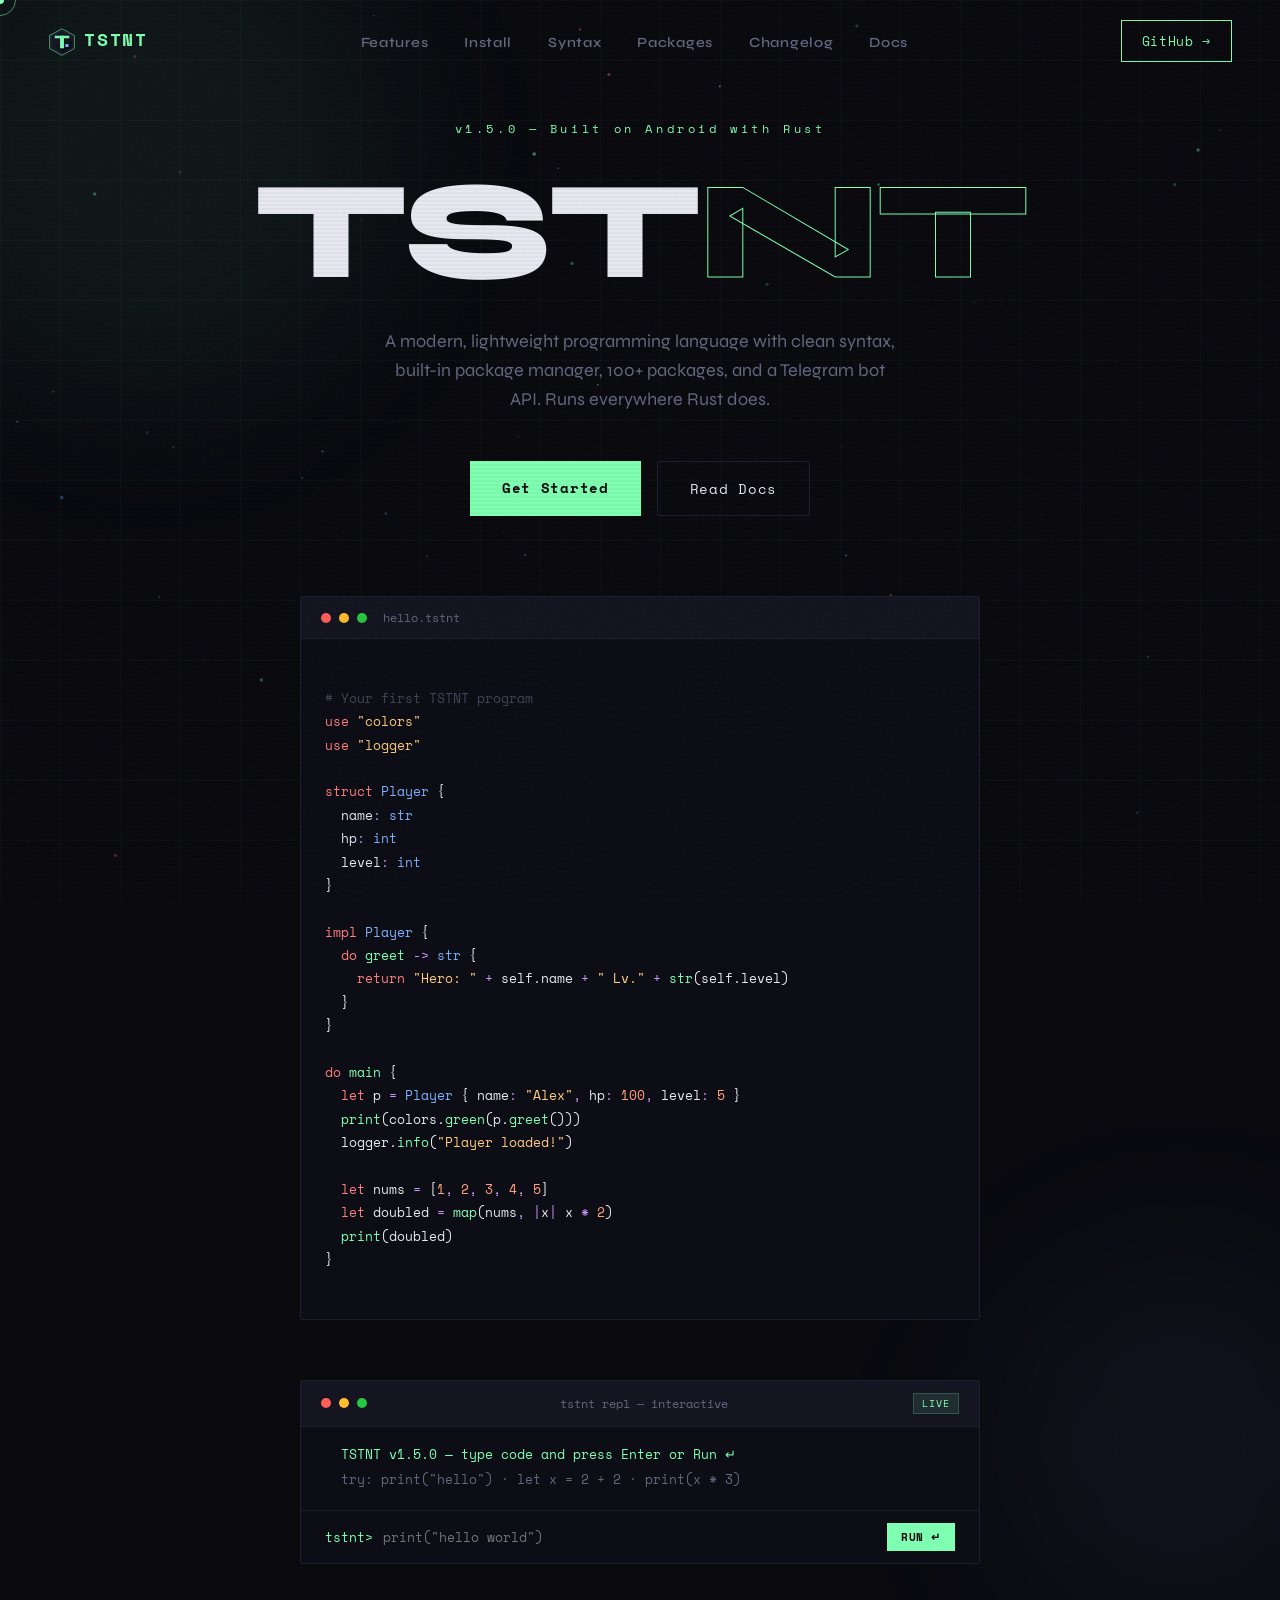
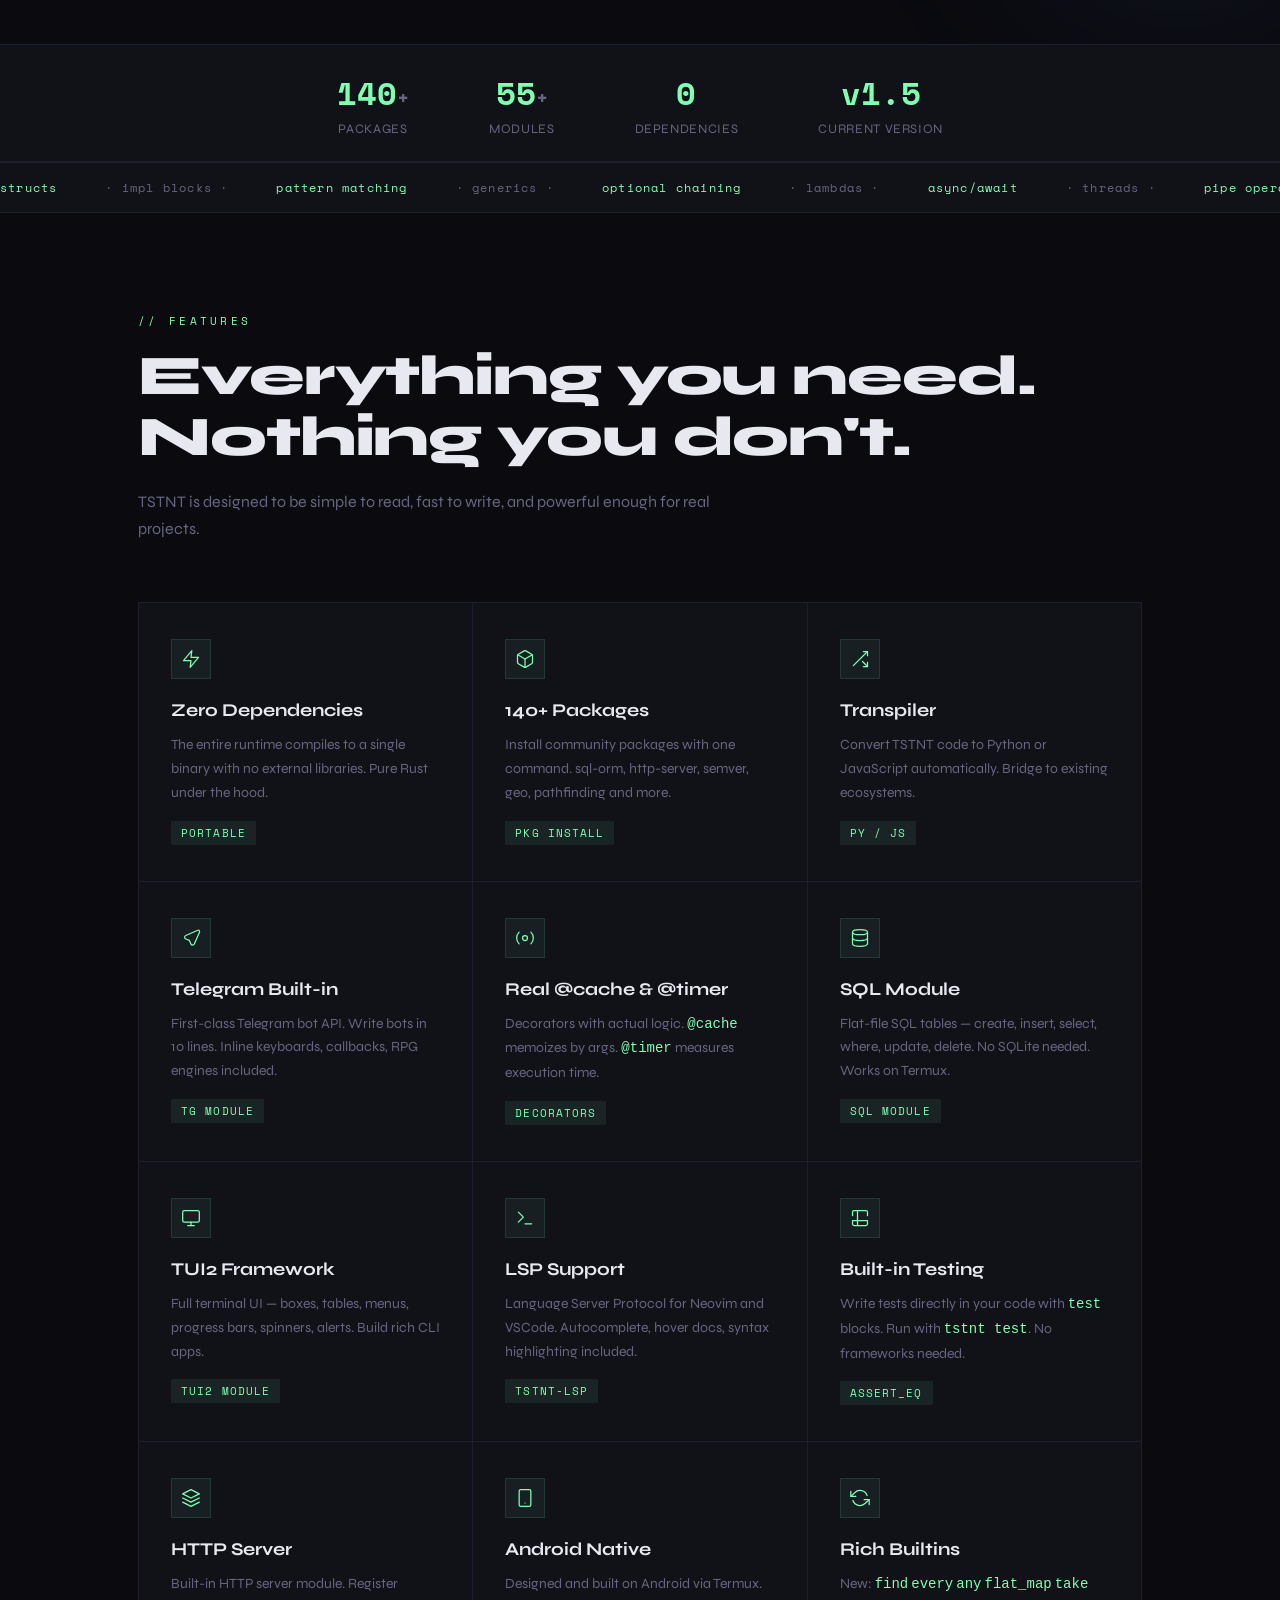
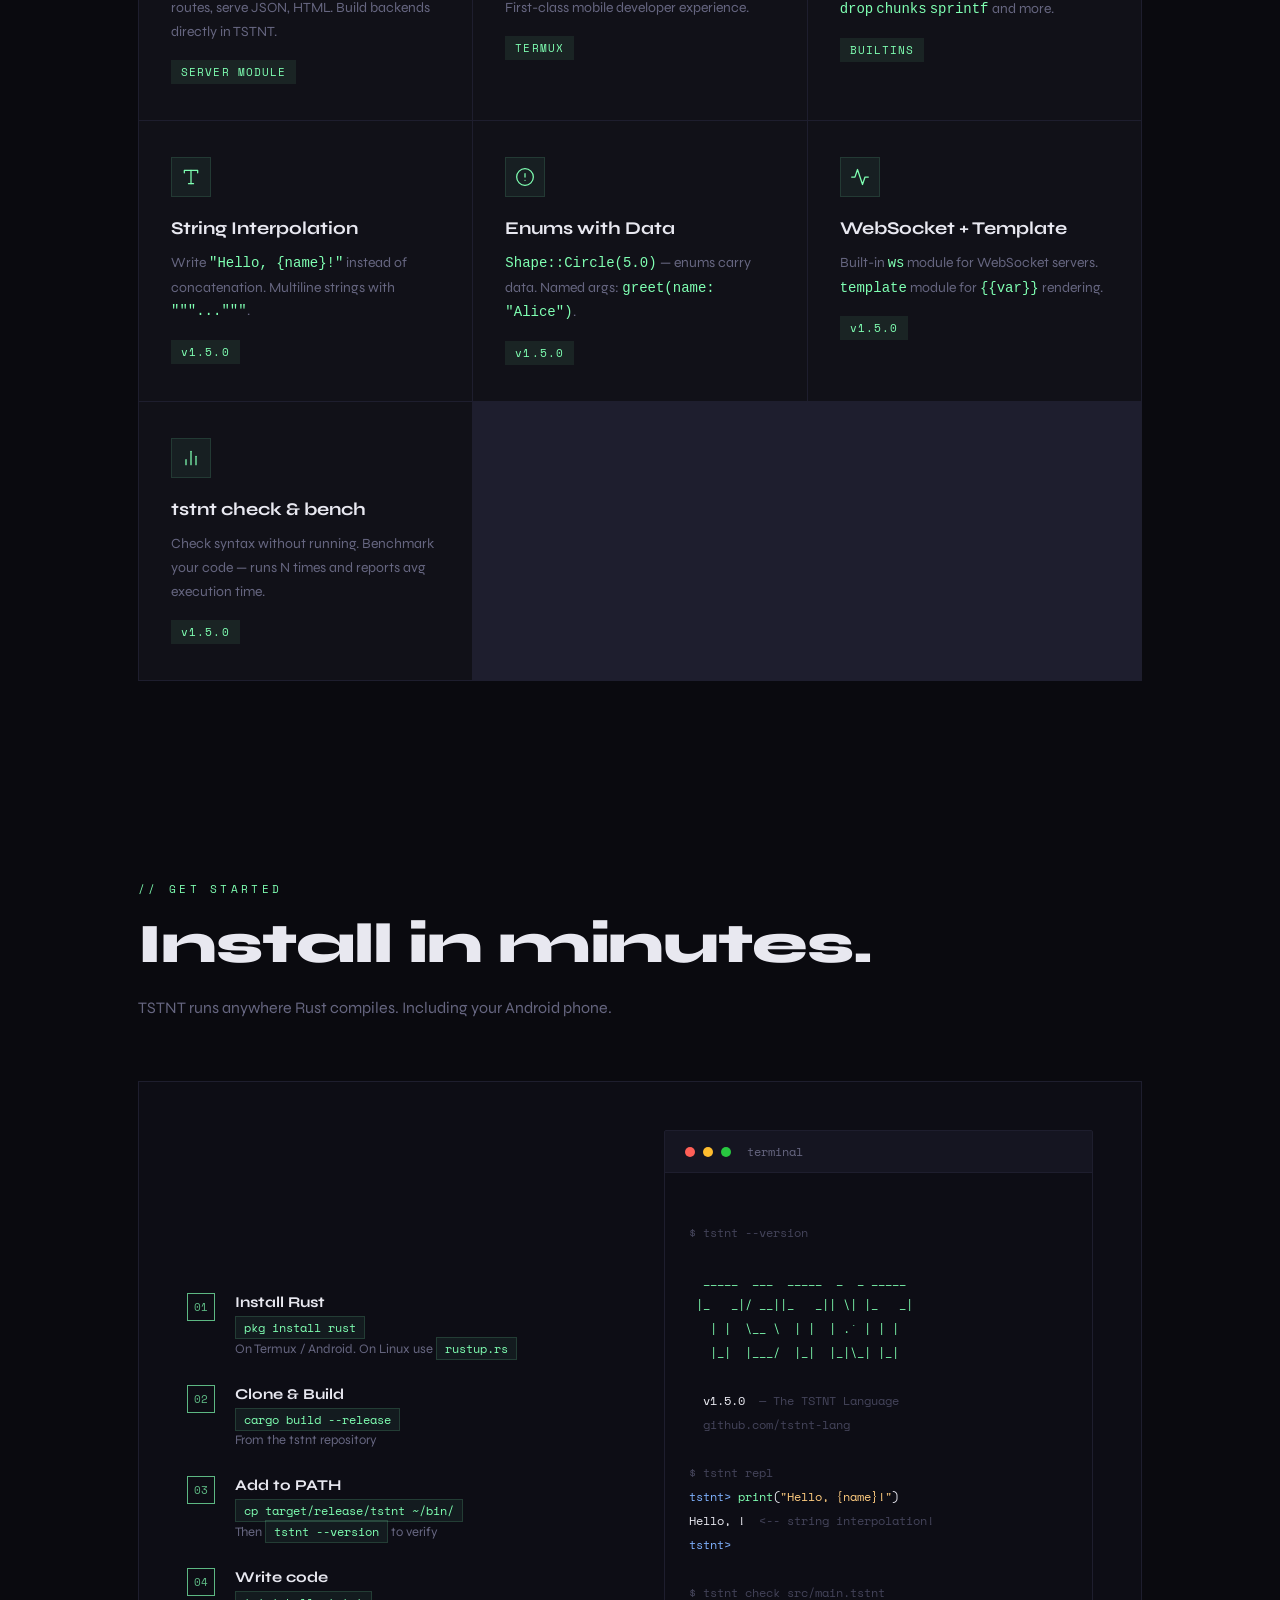
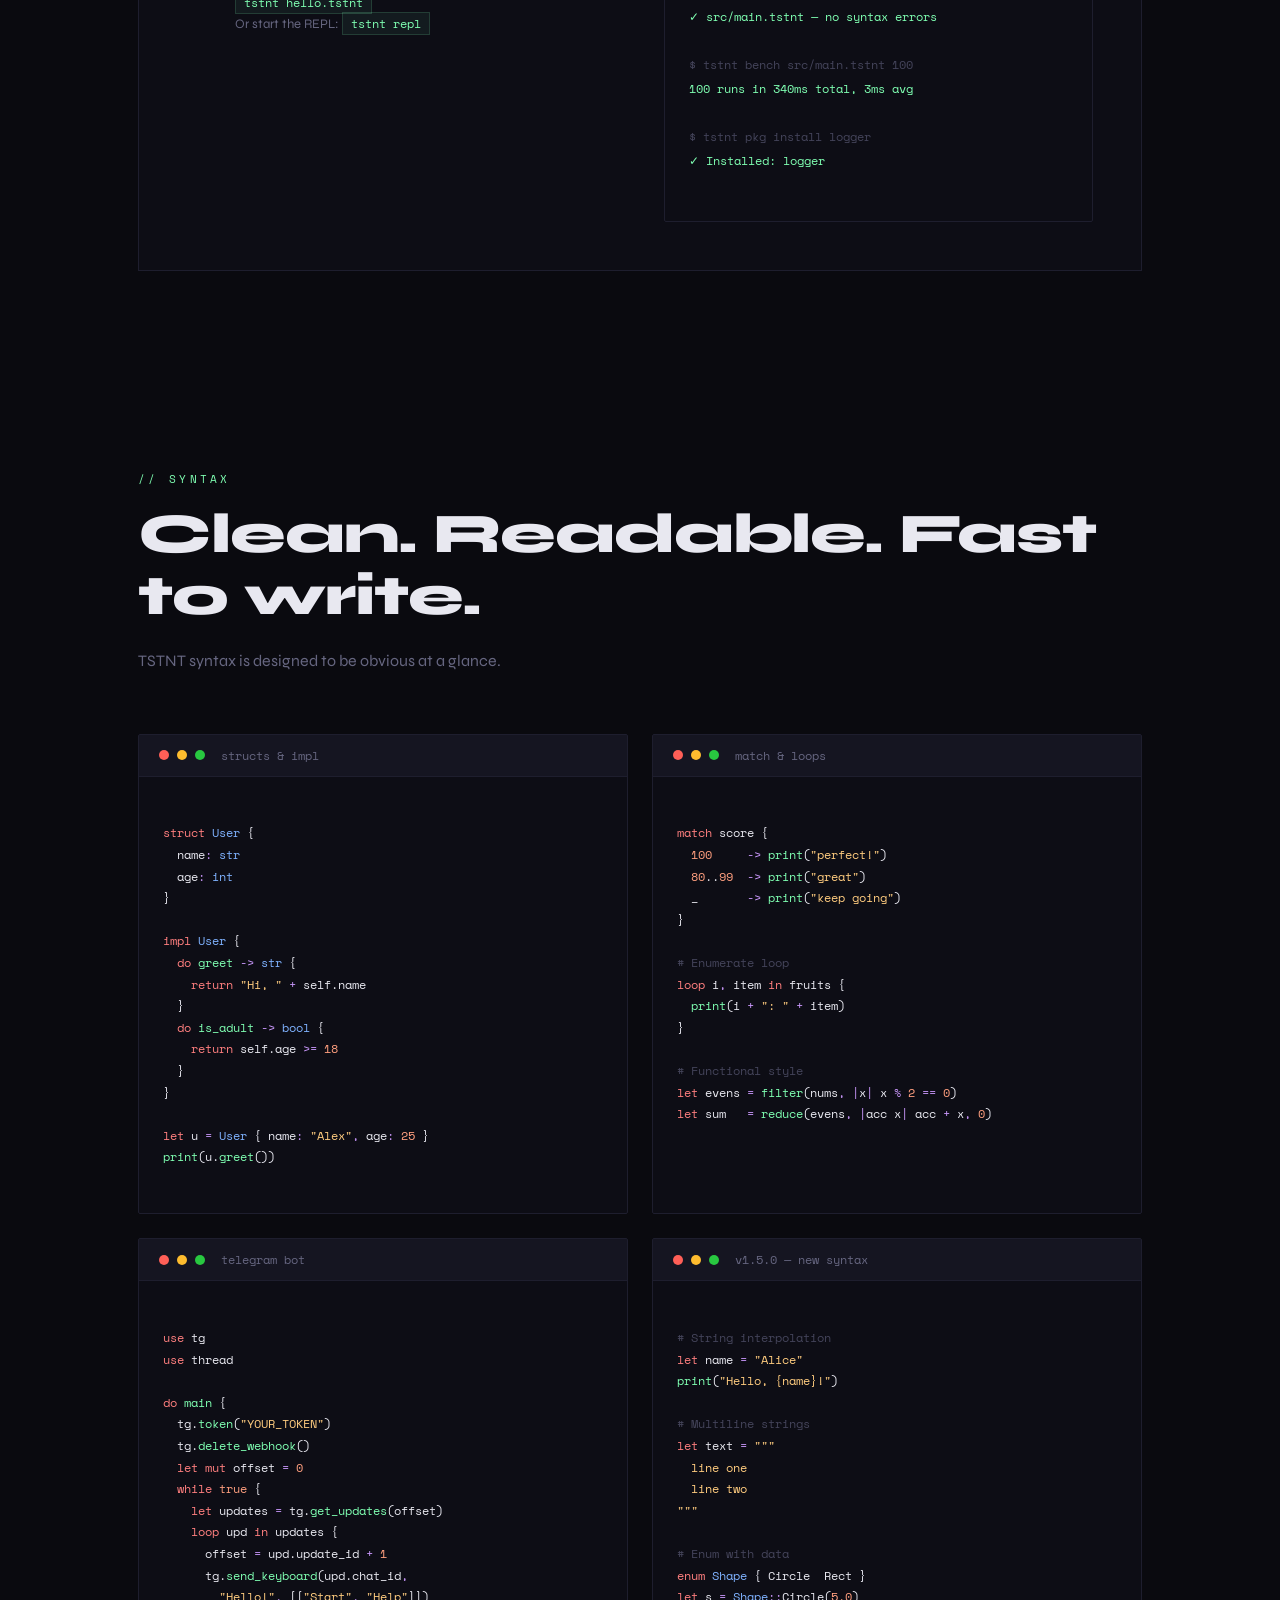
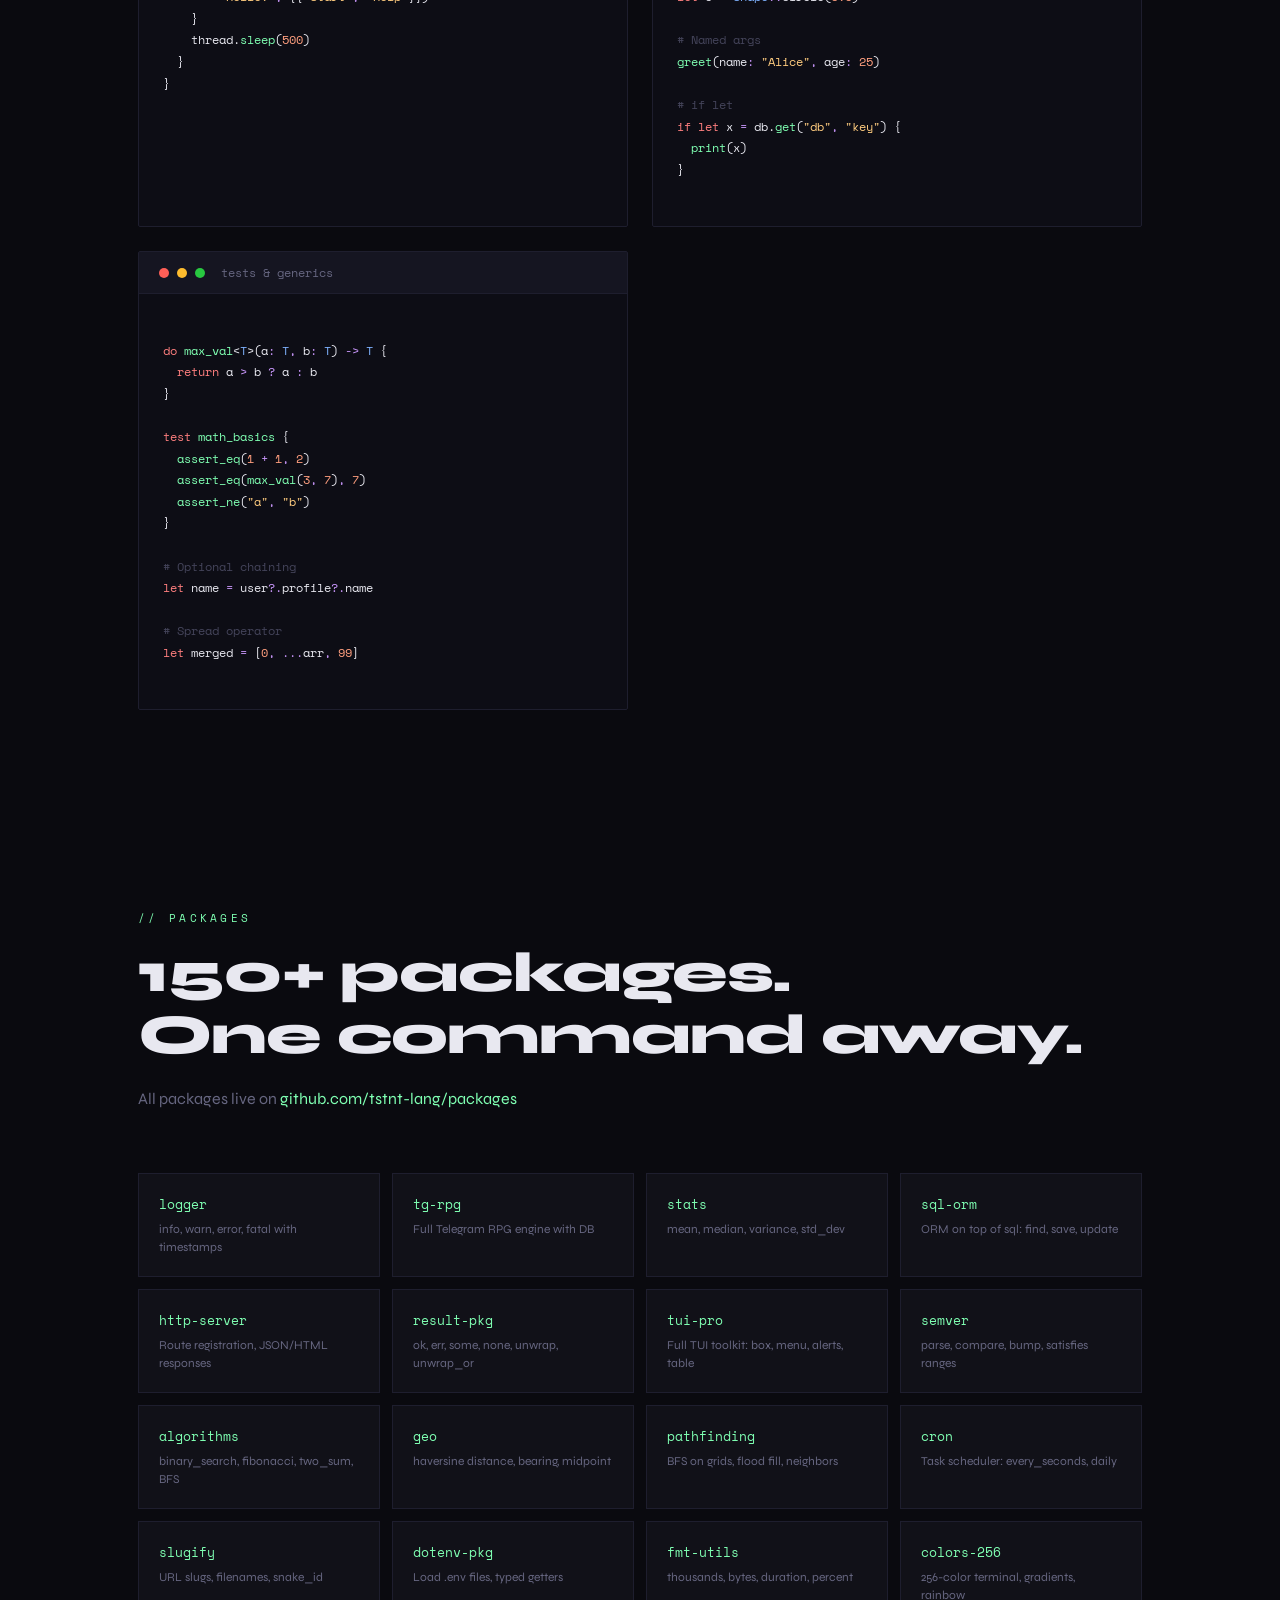
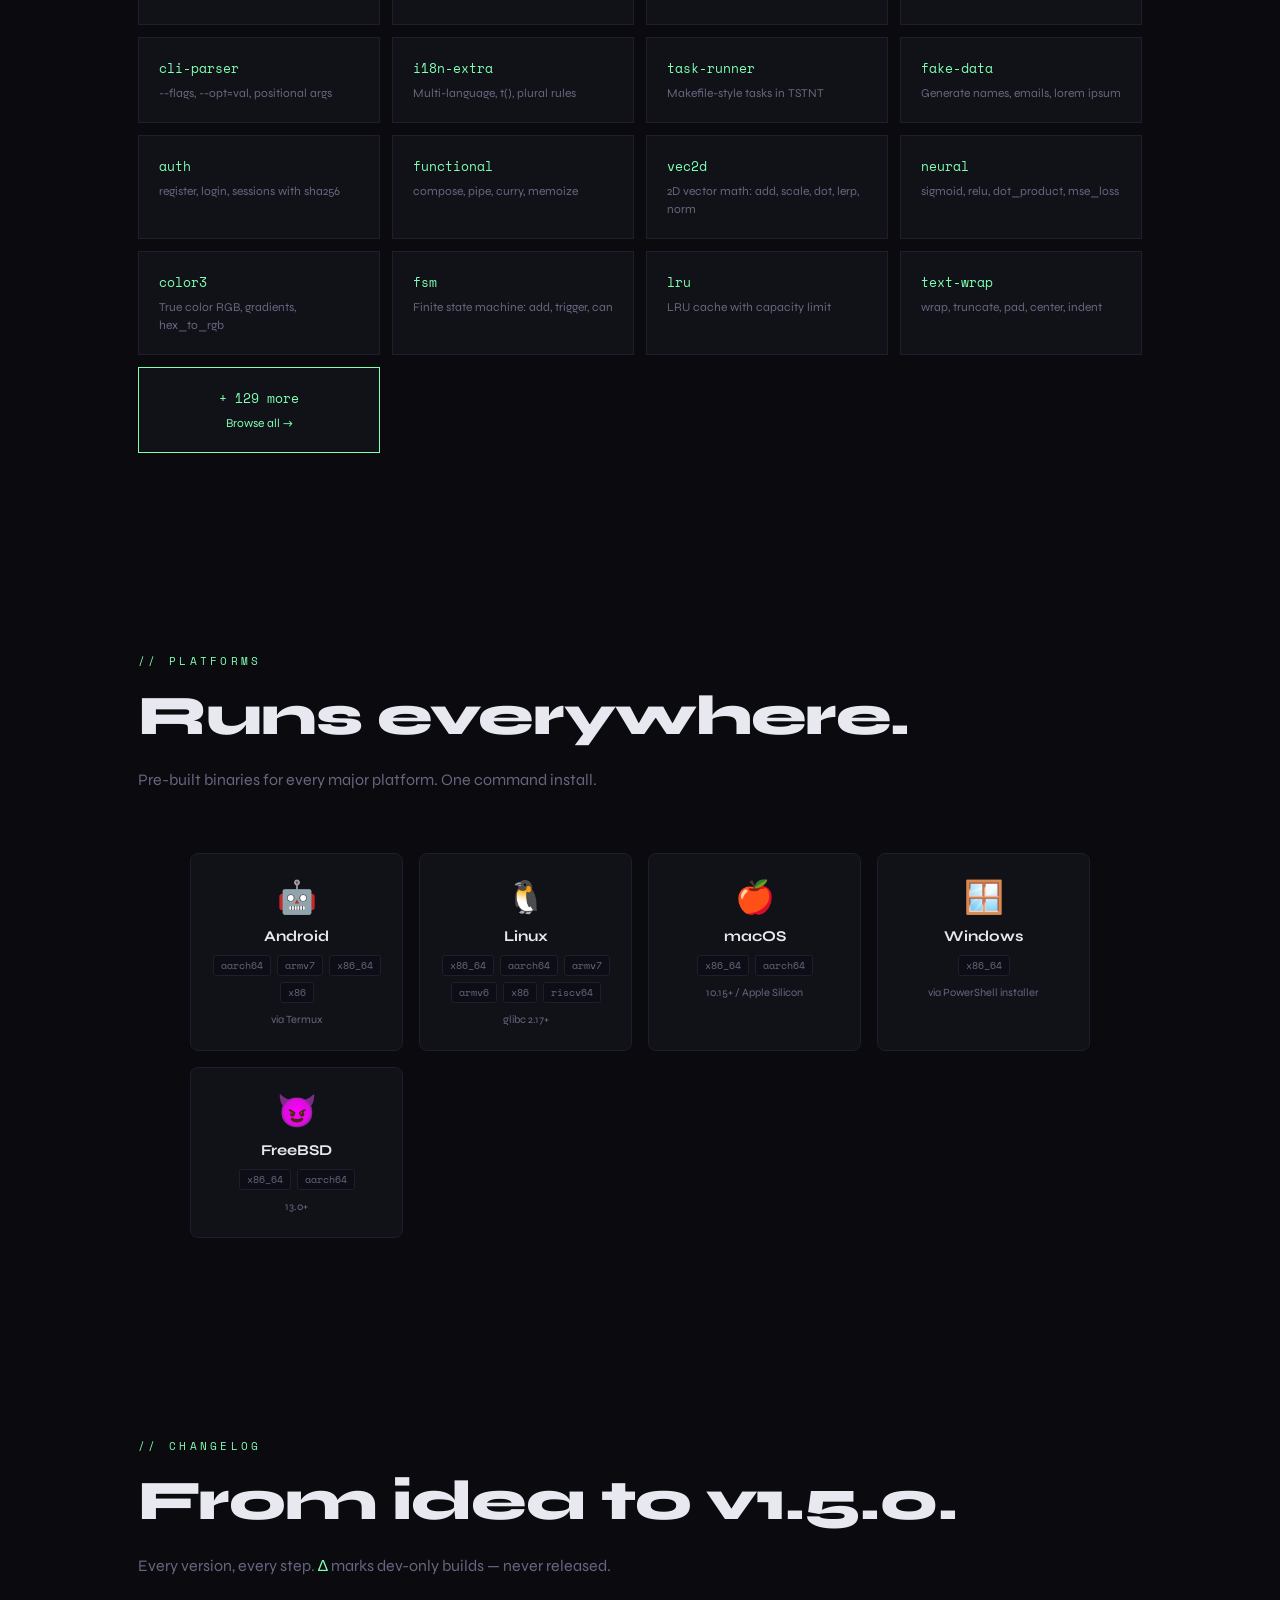
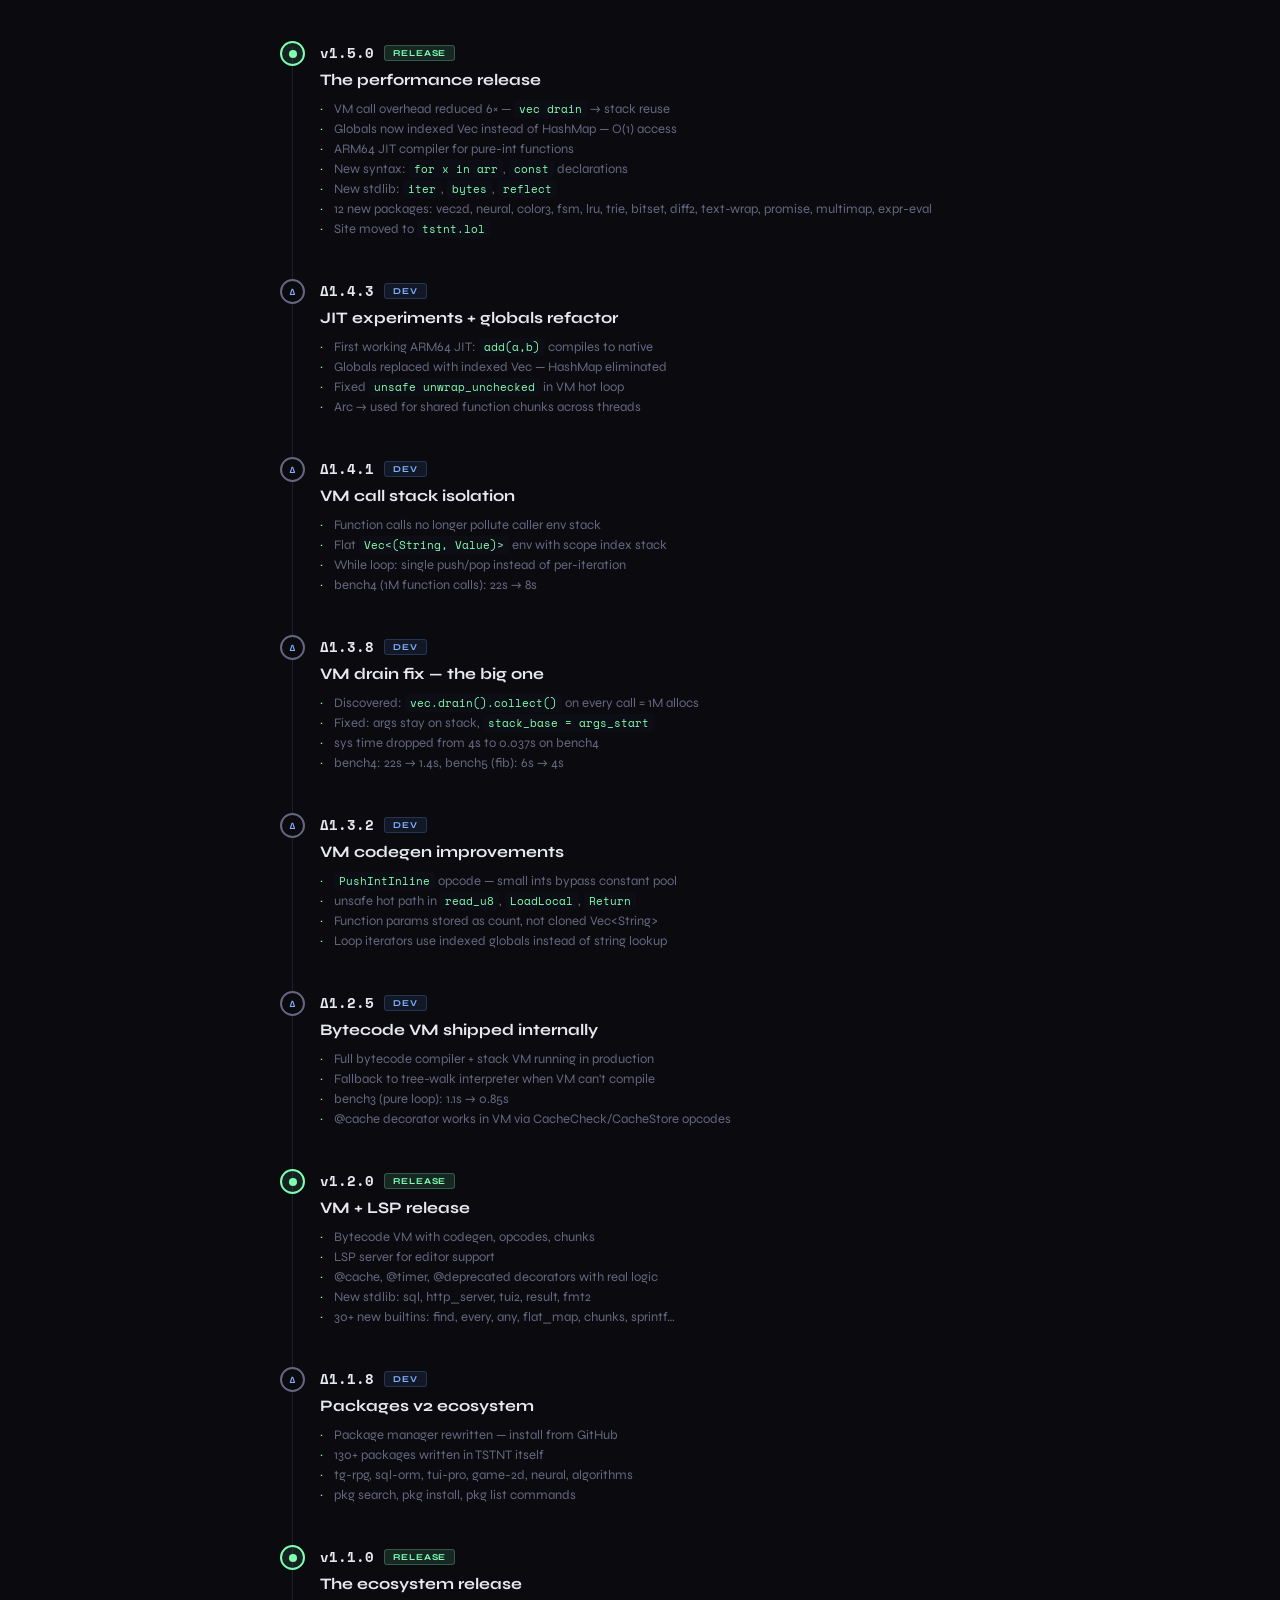
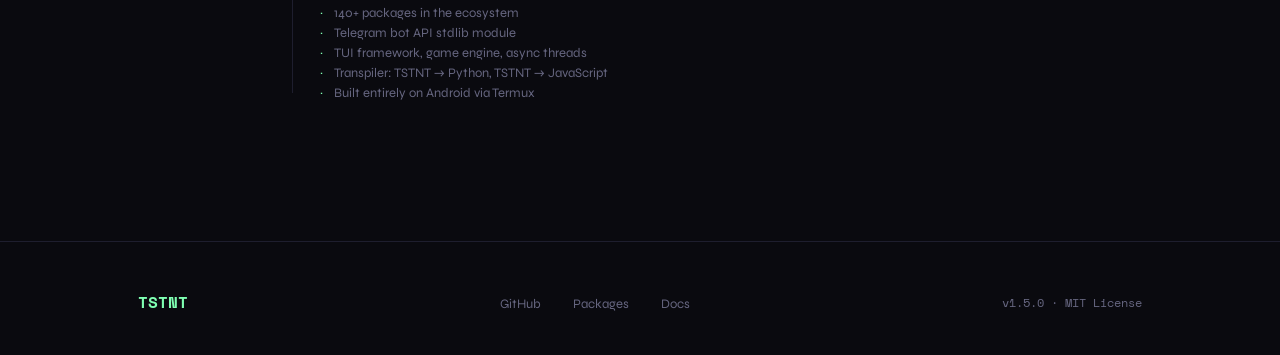
==== commit 73700ebb: "v1.5.0 — changelog, platforms, smart REPL, new docs, tstnt.lol" ====
--- a/index.html
+++ b/index.html
@@ -5,16 +5,16 @@
 <meta name="viewport" content="width=device-width, initial-scale=1.0">
 <title>TSTNT — Programming Language</title>
 <link rel="icon" type="image/svg+xml" href="[data-uri]">
-<meta name="description" content="TSTNT — a modern statically-typed scripting language built with Rust. Zero dependencies, 140+ packages, Telegram API, SQL, TUI and more.">
+<meta name="description" content="TSTNT — a modern statically-typed scripting language built with Rust. Zero dependencies, 150+ packages, Telegram API, SQL, TUI and more.">
 <meta property="og:title" content="TSTNT — Programming Language">
-<meta property="og:description" content="A modern scripting language built with Rust. Zero dependencies, 140+ packages, built-in Telegram API.">
-<meta property="og:image" content="https://tstnt-lang.github.io/og-index.png">
-<meta property="og:url" content="https://tstnt-lang.github.io">
+<meta property="og:description" content="A modern scripting language built with Rust. Zero dependencies, 150+ packages, built-in Telegram API.">
+<meta property="og:image" content="https://tstnt.lol/og-index.png">
+<meta property="og:url" content="https://tstnt.lol">
 <meta property="og:type" content="website">
 <meta name="twitter:card" content="summary">
 <meta name="twitter:title" content="TSTNT — Programming Language">
-<meta name="twitter:description" content="A modern scripting language built with Rust. Zero dependencies, 140+ packages.">
-<meta name="twitter:image" content="https://tstnt-lang.github.io/og-index.png">
+<meta name="twitter:description" content="A modern scripting language built with Rust. Zero dependencies, 150+ packages.">
+<meta name="twitter:image" content="https://tstnt.lol/og-index.png">
 <link rel="preconnect" href="https://fonts.googleapis.com">
 <link href="https://fonts.googleapis.com/css2?family=Space+Mono:wght@400;700&family=Syne:wght@400;600;800&display=swap" rel="stylesheet">
 <style>
@@ -944,6 +944,41 @@
     transition: opacity 0.2s;
   }
   .repl-run:hover { opacity: 0.85; }
+
+  /* ── Changelog ─────────────────────────────────────────── */
+  .changelog-list { position:relative; max-width:720px; margin:48px auto 0; }
+  .changelog-list::before { content:''; position:absolute; left:12px; top:8px; bottom:8px; width:1px; background:var(--border); }
+  .cl-entry { display:grid; grid-template-columns:24px 1fr; grid-template-rows:auto auto; gap:4px 16px; margin-bottom:40px; position:relative; }
+  .cl-dot { width:25px; height:25px; border-radius:50%; border:2px solid var(--border); background:var(--bg); grid-row:1; display:flex; align-items:center; justify-content:center; z-index:1; margin-top:2px; }
+  .cl-release .cl-dot { border-color:var(--accent); background:rgba(127,255,178,.1); }
+  .cl-dev .cl-dot { border-color:var(--muted); }
+  .cl-release .cl-dot::after { content:''; width:8px; height:8px; border-radius:50%; background:var(--accent); }
+  .cl-dev .cl-dot::after { content:'∆'; font-size:9px; color:var(--accent3); font-weight:700; }
+  .cl-meta { display:flex; align-items:center; gap:10px; grid-column:2; }
+  .cl-ver { font-family:'Space Mono',monospace; font-size:14px; font-weight:700; color:var(--text); }
+  .cl-tag { font-size:9px; letter-spacing:.1em; text-transform:uppercase; padding:2px 8px; border-radius:3px; font-weight:700; }
+  .cl-tag-release { background:rgba(127,255,178,.12); color:var(--accent); border:1px solid rgba(127,255,178,.25); }
+  .cl-tag-dev { background:rgba(107,159,255,.1); color:var(--accent3); border:1px solid rgba(107,159,255,.2); }
+  .cl-title { grid-column:2; font-size:16px; font-weight:700; color:var(--text); margin-bottom:8px; }
+  .cl-items { grid-column:2; list-style:none; display:flex; flex-direction:column; gap:4px; }
+  .cl-items li { font-size:13px; color:var(--muted); padding-left:14px; position:relative; }
+  .cl-items li::before { content:'·'; position:absolute; left:0; color:var(--accent); }
+  .cl-items code { font-family:'Space Mono',monospace; font-size:11px; background:var(--code-bg); padding:1px 5px; border-radius:3px; color:var(--accent); }
+
+  /* ── Platforms ──────────────────────────────────────────── */
+  .platforms-grid { display:grid; grid-template-columns:repeat(auto-fit, minmax(180px, 1fr)); gap:16px; margin-top:40px; max-width:900px; margin-left:auto; margin-right:auto; }
+  .platform-card { background:var(--surface); border:1px solid var(--border); border-radius:var(--radius,8px); padding:24px 20px; text-align:center; transition:border-color .2s, transform .2s; }
+  .platform-card:hover { border-color:var(--accent); transform:translateY(-3px); }
+  .platform-icon { font-size:32px; margin-bottom:10px; }
+  .platform-name { font-size:15px; font-weight:700; color:var(--text); margin-bottom:10px; }
+  .platform-archs { display:flex; flex-wrap:wrap; gap:6px; justify-content:center; margin-bottom:10px; }
+  .arch-tag { font-size:10px; font-family:'Space Mono',monospace; background:var(--code-bg); border:1px solid var(--border); color:var(--muted); padding:2px 7px; border-radius:3px; }
+  .platform-note { font-size:11px; color:var(--muted); }
+
+  @media(max-width:600px) {
+    .platforms-grid { grid-template-columns:1fr 1fr; }
+    .changelog-list { padding-left:8px; }
+  }
 </style>
 <body>
 
@@ -959,6 +994,7 @@
     <li><a href="#install">Install</a></li>
     <li><a href="#syntax">Syntax</a></li>
     <li><a href="#packages">Packages</a></li>
+    <li><a href="#changelog">Changelog</a></li>
     <li><a href="docs.html">Docs</a></li>
   </ul>
   <a href="https://github.com/tstnt-lang/tstnt" class="nav-cta" target="_blank">GitHub →</a>
@@ -985,7 +1021,7 @@
   <div class="orb orb-1"></div>
   <div class="orb orb-2"></div>
 
-  <div class="hero-eyebrow">v1.1.0 — Built on Android with Rust</div>
+  <div class="hero-eyebrow">v1.5.0 — Built on Android with Rust</div>
 
   <h1 class="hero-title" id="heroTitle" data-text="TSTNT">TST<span>NT</span></h1>
 
@@ -1048,7 +1084,7 @@
       <span class="repl-badge">LIVE</span>
     </div>
     <div class="repl-output" id="replOutput">
-      <div class="repl-line"><span class="result" style="color:var(--accent)">TSTNT v1.1.0 — type code and press Enter or Run ↵</span></div>
+      <div class="repl-line"><span class="result" style="color:var(--accent)">TSTNT v1.5.0 — type code and press Enter or Run ↵</span></div>
       <div class="repl-line"><span class="result" style="color:var(--muted)">try: print("hello") · let x = 2 + 2 · print(x * 3)</span></div>
     </div>
     <div class="repl-input-row">
@@ -1073,15 +1109,15 @@
     <div class="stat-label">DEPENDENCIES</div>
   </div>
   <div class="stat">
-    <span class="stat-num">v1.1</span>
+    <span class="stat-num">v1.5</span>
     <div class="stat-label">CURRENT VERSION</div>
   </div>
 </div>
 
 <div class="marquee-wrap">
   <div class="marquee">
-    <span>structs</span> · impl blocks · <span>pattern matching</span> · generics · <span>optional chaining</span> · lambdas · <span>async/await</span> · threads · <span>pipe operator</span> · string interpolation · <span>tests</span> · package manager · <span>LSP</span> · transpiler · <span>REPL</span> · watch mode · <span>@cache</span> · @timer · <span>sql module</span> · http server · <span>tui2</span> · result type · <span>fmt2</span> · 140+ packages · <span>find/every/any</span> · flat_map · <span>string interpolation</span> · multiline strings · <span>enum with data</span> · named args · <span>if let</span> · ws module · <span>template</span> · tstnt check · <span>tstnt bench</span> · cron ·
-    <span>structs</span> · impl blocks · <span>pattern matching</span> · generics · <span>optional chaining</span> · lambdas · <span>async/await</span> · threads · <span>pipe operator</span> · string interpolation · <span>tests</span> · package manager · <span>LSP</span> · transpiler · <span>REPL</span> · watch mode · <span>@cache</span> · @timer · <span>sql module</span> · http server · <span>tui2</span> · result type · <span>fmt2</span> · 140+ packages · <span>find/every/any</span> · flat_map · <span>string interpolation</span> · multiline strings · <span>enum with data</span> · named args · <span>if let</span> · ws module · <span>template</span> · tstnt check · <span>tstnt bench</span> · cron ·
+    <span>structs</span> · impl blocks · <span>pattern matching</span> · generics · <span>optional chaining</span> · lambdas · <span>async/await</span> · threads · <span>pipe operator</span> · string interpolation · <span>tests</span> · package manager · <span>LSP</span> · transpiler · <span>REPL</span> · watch mode · <span>@cache</span> · @timer · <span>sql module</span> · http server · <span>tui2</span> · result type · <span>fmt2</span> · 150+ packages · <span>find/every/any</span> · flat_map · <span>string interpolation</span> · multiline strings · <span>enum with data</span> · named args · <span>if let</span> · ws module · <span>template</span> · tstnt check · <span>tstnt bench</span> · cron ·
+    <span>structs</span> · impl blocks · <span>pattern matching</span> · generics · <span>optional chaining</span> · lambdas · <span>async/await</span> · threads · <span>pipe operator</span> · string interpolation · <span>tests</span> · package manager · <span>LSP</span> · transpiler · <span>REPL</span> · watch mode · <span>@cache</span> · @timer · <span>sql module</span> · http server · <span>tui2</span> · result type · <span>fmt2</span> · 150+ packages · <span>find/every/any</span> · flat_map · <span>string interpolation</span> · multiline strings · <span>enum with data</span> · named args · <span>if let</span> · ws module · <span>template</span> · tstnt check · <span>tstnt bench</span> · cron ·
   </div>
 </div>
 
@@ -1168,25 +1204,25 @@
       <span class="feature-icon"><svg width="24" height="24" viewBox="0 0 24 24" fill="none" stroke="currentColor" stroke-width="1.5" stroke-linecap="round" stroke-linejoin="round"><polyline points="4 7 4 4 20 4 20 7"/><line x1="9" y1="20" x2="15" y2="20"/><line x1="12" y1="4" x2="12" y2="20"/></svg></span>
       <div class="feature-title">String Interpolation</div>
       <div class="feature-desc">Write <code style="font-family:monospace;color:var(--accent)">"Hello, {name}!"</code> instead of concatenation. Multiline strings with <code style="font-family:monospace;color:var(--accent)">"""..."""</code>.</div>
-      <span class="feature-tag">v1.1.0</span>
+      <span class="feature-tag">v1.5.0</span>
     </div>
     <div class="feature-card">
       <span class="feature-icon"><svg width="24" height="24" viewBox="0 0 24 24" fill="none" stroke="currentColor" stroke-width="1.5" stroke-linecap="round" stroke-linejoin="round"><circle cx="12" cy="12" r="10"/><line x1="12" y1="8" x2="12" y2="12"/><line x1="12" y1="16" x2="12.01" y2="16"/></svg></span>
       <div class="feature-title">Enums with Data</div>
       <div class="feature-desc"><code style="font-family:monospace;color:var(--accent)">Shape::Circle(5.0)</code> — enums carry data. Named args: <code style="font-family:monospace;color:var(--accent)">greet(name: "Alice")</code>.</div>
-      <span class="feature-tag">v1.1.0</span>
+      <span class="feature-tag">v1.5.0</span>
     </div>
     <div class="feature-card">
       <span class="feature-icon"><svg width="24" height="24" viewBox="0 0 24 24" fill="none" stroke="currentColor" stroke-width="1.5" stroke-linecap="round" stroke-linejoin="round"><polyline points="22 12 18 12 15 21 9 3 6 12 2 12"/></svg></span>
       <div class="feature-title">WebSocket + Template</div>
       <div class="feature-desc">Built-in <code style="font-family:monospace;color:var(--accent)">ws</code> module for WebSocket servers. <code style="font-family:monospace;color:var(--accent)">template</code> module for <code style="font-family:monospace;color:var(--accent)">{{var}}</code> rendering.</div>
-      <span class="feature-tag">v1.1.0</span>
+      <span class="feature-tag">v1.5.0</span>
     </div>
     <div class="feature-card">
       <span class="feature-icon"><svg width="24" height="24" viewBox="0 0 24 24" fill="none" stroke="currentColor" stroke-width="1.5" stroke-linecap="round" stroke-linejoin="round"><line x1="18" y1="20" x2="18" y2="10"/><line x1="12" y1="20" x2="12" y2="4"/><line x1="6" y1="20" x2="6" y2="14"/></svg></span>
       <div class="feature-title">tstnt check &amp; bench</div>
       <div class="feature-desc">Check syntax without running. Benchmark your code — runs N times and reports avg execution time.</div>
-      <span class="feature-tag">v1.1.0</span>
+      <span class="feature-tag">v1.5.0</span>
     </div>
   </div>
 </section>
@@ -1248,7 +1284,7 @@
    | |  \__ \  | |  | .` | | |
    |_|  |___/  |_|  |_|\_| |_|
 </span>
-  v1.1.0  <span class="cm">— The TSTNT Language</span>
+  v1.5.0  <span class="cm">— The TSTNT Language</span>
   <span class="cm">github.com/tstnt-lang</span>
 
 <span class="cm">$ tstnt repl</span>
@@ -1361,7 +1397,7 @@
         <div class="code-dot red"></div>
         <div class="code-dot yellow"></div>
         <div class="code-dot green"></div>
-        <span class="code-filename">v1.1.0 — new syntax</span>
+        <span class="code-filename">v1.5.0 — new syntax</span>
       </div>
       <div class="code-body" style="font-size:12px;">
 <span class="cm"># String interpolation</span>
@@ -1419,7 +1455,7 @@
 <!-- Packages -->
 <section id="packages">
   <span class="section-tag reveal">// PACKAGES</span>
-  <h2 class="section-title reveal">140+ packages.<br>One command away.</h2>
+  <h2 class="section-title reveal"><span id="pkgCount">150+</span> packages.<br>One command away.</h2>
   <p class="section-sub reveal">All packages live on <a href="https://github.com/tstnt-lang/packages" target="_blank" style="color:var(--accent);text-decoration:none;">github.com/tstnt-lang/packages</a></p>
 
   <div class="pkg-grid reveal">
@@ -1445,14 +1481,202 @@
     <div class="pkg-card"><div class="pkg-name">fake-data</div><div class="pkg-desc">Generate names, emails, lorem ipsum</div></div>
     <div class="pkg-card"><div class="pkg-name">auth</div><div class="pkg-desc">register, login, sessions with sha256</div></div>
     <div class="pkg-card"><div class="pkg-name">functional</div><div class="pkg-desc">compose, pipe, curry, memoize</div></div>
+    <div class="pkg-card"><div class="pkg-name">vec2d</div><div class="pkg-desc">2D vector math: add, scale, dot, lerp, norm</div></div>
+    <div class="pkg-card"><div class="pkg-name">neural</div><div class="pkg-desc">sigmoid, relu, dot_product, mse_loss</div></div>
+    <div class="pkg-card"><div class="pkg-name">color3</div><div class="pkg-desc">True color RGB, gradients, hex_to_rgb</div></div>
+    <div class="pkg-card"><div class="pkg-name">fsm</div><div class="pkg-desc">Finite state machine: add, trigger, can</div></div>
+    <div class="pkg-card"><div class="pkg-name">lru</div><div class="pkg-desc">LRU cache with capacity limit</div></div>
+    <div class="pkg-card"><div class="pkg-name">text-wrap</div><div class="pkg-desc">wrap, truncate, pad, center, indent</div></div>
     <div class="pkg-card" style="border-color:var(--accent); display:flex; align-items:center; justify-content:center;">
       <div style="text-align:center;">
-        <div class="pkg-name">+ 118 more</div>
+        <div class="pkg-name" id="pkgMoreCount">+ 129 more</div>
         <div class="pkg-desc"><a href="https://github.com/tstnt-lang/packages" target="_blank" style="color:var(--accent);text-decoration:none;">Browse all →</a></div>
       </div>
     </div>
   </div>
 </section>
+
+<section id="platforms">
+  <span class="section-tag reveal">// PLATFORMS</span>
+  <h2 class="section-title reveal">Runs everywhere.</h2>
+  <p class="section-sub reveal">Pre-built binaries for every major platform. One command install.</p>
+  <div class="platforms-grid reveal">
+    <div class="platform-card">
+      <div class="platform-icon">🤖</div>
+      <div class="platform-name">Android</div>
+      <div class="platform-archs">
+        <span class="arch-tag">aarch64</span>
+        <span class="arch-tag">armv7</span>
+        <span class="arch-tag">x86_64</span>
+        <span class="arch-tag">x86</span>
+      </div>
+      <div class="platform-note">via Termux</div>
+    </div>
+    <div class="platform-card">
+      <div class="platform-icon">🐧</div>
+      <div class="platform-name">Linux</div>
+      <div class="platform-archs">
+        <span class="arch-tag">x86_64</span>
+        <span class="arch-tag">aarch64</span>
+        <span class="arch-tag">armv7</span>
+        <span class="arch-tag">armv6</span>
+        <span class="arch-tag">x86</span>
+        <span class="arch-tag">riscv64</span>
+      </div>
+      <div class="platform-note">glibc 2.17+</div>
+    </div>
+    <div class="platform-card">
+      <div class="platform-icon">🍎</div>
+      <div class="platform-name">macOS</div>
+      <div class="platform-archs">
+        <span class="arch-tag">x86_64</span>
+        <span class="arch-tag">aarch64</span>
+      </div>
+      <div class="platform-note">10.15+ / Apple Silicon</div>
+    </div>
+    <div class="platform-card">
+      <div class="platform-icon">🪟</div>
+      <div class="platform-name">Windows</div>
+      <div class="platform-archs">
+        <span class="arch-tag">x86_64</span>
+      </div>
+      <div class="platform-note">via PowerShell installer</div>
+    </div>
+    <div class="platform-card">
+      <div class="platform-icon">😈</div>
+      <div class="platform-name">FreeBSD</div>
+      <div class="platform-archs">
+        <span class="arch-tag">x86_64</span>
+        <span class="arch-tag">aarch64</span>
+      </div>
+      <div class="platform-note">13.0+</div>
+    </div>
+  </div>
+</section>
+
+
+<section id="changelog">
+  <span class="section-tag reveal">// CHANGELOG</span>
+  <h2 class="section-title reveal">From idea to v1.5.0.</h2>
+  <p class="section-sub reveal">Every version, every step. <span style="color:var(--accent)">∆</span> marks dev-only builds — never released.</p>
+  <div class="changelog-list reveal">
+
+    <div class="cl-entry cl-release">
+      <div class="cl-dot"></div>
+      <div class="cl-meta"><span class="cl-ver">v1.5.0</span><span class="cl-tag cl-tag-release">RELEASE</span></div>
+      <div class="cl-title">The performance release</div>
+      <ul class="cl-items">
+        <li>VM call overhead reduced 6× — <code>vec drain</code> → stack reuse</li>
+        <li>Globals now indexed Vec instead of HashMap — O(1) access</li>
+        <li>ARM64 JIT compiler for pure-int functions</li>
+        <li>New syntax: <code>for x in arr</code>, <code>const</code> declarations</li>
+        <li>New stdlib: <code>iter</code>, <code>bytes</code>, <code>reflect</code></li>
+        <li>12 new packages: vec2d, neural, color3, fsm, lru, trie, bitset, diff2, text-wrap, promise, multimap, expr-eval</li>
+        <li>Site moved to <code>tstnt.lol</code></li>
+      </ul>
+    </div>
+
+    <div class="cl-entry cl-dev">
+      <div class="cl-dot"></div>
+      <div class="cl-meta"><span class="cl-ver">∆1.4.3</span><span class="cl-tag cl-tag-dev">DEV</span></div>
+      <div class="cl-title">JIT experiments + globals refactor</div>
+      <ul class="cl-items">
+        <li>First working ARM64 JIT: <code>add(a,b)</code> compiles to native</li>
+        <li>Globals replaced with indexed Vec — HashMap eliminated</li>
+        <li>Fixed <code>unsafe unwrap_unchecked</code> in VM hot loop</li>
+        <li>Arc → used for shared function chunks across threads</li>
+      </ul>
+    </div>
+
+    <div class="cl-entry cl-dev">
+      <div class="cl-dot"></div>
+      <div class="cl-meta"><span class="cl-ver">∆1.4.1</span><span class="cl-tag cl-tag-dev">DEV</span></div>
+      <div class="cl-title">VM call stack isolation</div>
+      <ul class="cl-items">
+        <li>Function calls no longer pollute caller env stack</li>
+        <li>Flat <code>Vec&lt;(String, Value)&gt;</code> env with scope index stack</li>
+        <li>While loop: single push/pop instead of per-iteration</li>
+        <li>bench4 (1M function calls): 22s → 8s</li>
+      </ul>
+    </div>
+
+    <div class="cl-entry cl-dev">
+      <div class="cl-dot"></div>
+      <div class="cl-meta"><span class="cl-ver">∆1.3.8</span><span class="cl-tag cl-tag-dev">DEV</span></div>
+      <div class="cl-title">VM drain fix — the big one</div>
+      <ul class="cl-items">
+        <li>Discovered: <code>vec.drain().collect()</code> on every call = 1M allocs</li>
+        <li>Fixed: args stay on stack, <code>stack_base = args_start</code></li>
+        <li>sys time dropped from 4s to 0.037s on bench4</li>
+        <li>bench4: 22s → 1.4s, bench5 (fib): 6s → 4s</li>
+      </ul>
+    </div>
+
+    <div class="cl-entry cl-dev">
+      <div class="cl-dot"></div>
+      <div class="cl-meta"><span class="cl-ver">∆1.3.2</span><span class="cl-tag cl-tag-dev">DEV</span></div>
+      <div class="cl-title">VM codegen improvements</div>
+      <ul class="cl-items">
+        <li><code>PushIntInline</code> opcode — small ints bypass constant pool</li>
+        <li>unsafe hot path in <code>read_u8</code>, <code>LoadLocal</code>, <code>Return</code></li>
+        <li>Function params stored as count, not cloned Vec&lt;String&gt;</li>
+        <li>Loop iterators use indexed globals instead of string lookup</li>
+      </ul>
+    </div>
+
+    <div class="cl-entry cl-dev">
+      <div class="cl-dot"></div>
+      <div class="cl-meta"><span class="cl-ver">∆1.2.5</span><span class="cl-tag cl-tag-dev">DEV</span></div>
+      <div class="cl-title">Bytecode VM shipped internally</div>
+      <ul class="cl-items">
+        <li>Full bytecode compiler + stack VM running in production</li>
+        <li>Fallback to tree-walk interpreter when VM can't compile</li>
+        <li>bench3 (pure loop): 1.1s → 0.85s</li>
+        <li>@cache decorator works in VM via CacheCheck/CacheStore opcodes</li>
+      </ul>
+    </div>
+
+    <div class="cl-entry cl-release">
+      <div class="cl-dot"></div>
+      <div class="cl-meta"><span class="cl-ver">v1.2.0</span><span class="cl-tag cl-tag-release">RELEASE</span></div>
+      <div class="cl-title">VM + LSP release</div>
+      <ul class="cl-items">
+        <li>Bytecode VM with codegen, opcodes, chunks</li>
+        <li>LSP server for editor support</li>
+        <li>@cache, @timer, @deprecated decorators with real logic</li>
+        <li>New stdlib: sql, http_server, tui2, result, fmt2</li>
+        <li>30+ new builtins: find, every, any, flat_map, chunks, sprintf…</li>
+      </ul>
+    </div>
+
+    <div class="cl-entry cl-dev">
+      <div class="cl-dot"></div>
+      <div class="cl-meta"><span class="cl-ver">∆1.1.8</span><span class="cl-tag cl-tag-dev">DEV</span></div>
+      <div class="cl-title">Packages v2 ecosystem</div>
+      <ul class="cl-items">
+        <li>Package manager rewritten — install from GitHub</li>
+        <li>130+ packages written in TSTNT itself</li>
+        <li>tg-rpg, sql-orm, tui-pro, game-2d, neural, algorithms</li>
+        <li>pkg search, pkg install, pkg list commands</li>
+      </ul>
+    </div>
+
+    <div class="cl-entry cl-release">
+      <div class="cl-dot"></div>
+      <div class="cl-meta"><span class="cl-ver">v1.1.0</span><span class="cl-tag cl-tag-release">RELEASE</span></div>
+      <div class="cl-title">The ecosystem release</div>
+      <ul class="cl-items">
+        <li>140+ packages in the ecosystem</li>
+        <li>Telegram bot API stdlib module</li>
+        <li>TUI framework, game engine, async threads</li>
+        <li>Transpiler: TSTNT → Python, TSTNT → JavaScript</li>
+        <li>Built entirely on Android via Termux</li>
+      </ul>
+    </div>
+
+  </div>
+</section>
+
 
 <!-- Footer -->
 <div style="border-top:1px solid var(--border); position:relative; z-index:1;">
@@ -1463,7 +1687,7 @@
     <li><a href="https://github.com/tstnt-lang/packages" target="_blank">Packages</a></li>
     <li><a href="docs.html">Docs</a></li>
   </ul>
-  <div class="footer-copy">v1.1.0 · MIT License</div>
+  <div class="footer-copy"><span id="footerVer">v1.5.0</span> · MIT License</div>
 </footer>
 </div>
 
@@ -1586,64 +1810,247 @@
 const replOutput = document.getElementById('replOutput');
 const replInput = document.getElementById('replInput');
 const replRun = document.getElementById('replRun');
-const replVars = {};
 const replHistory = [];
 let replHistIdx = -1;
 
-function replEval(code) {
-  code = code.trim();
-  if (!code) return null;
-
-  // print(...)
-  const printMatch = code.match(/^print\((.+)\)$/);
-  if (printMatch) {
-    const val = replResolve(printMatch[1].trim());
-    return { out: String(val) };
-  }
-  // let x = expr
-  const letMatch = code.match(/^let(?:\s+mut)?\s+(\w+)\s*=\s*(.+)$/);
-  if (letMatch) {
-    const val = replResolve(letMatch[2].trim());
-    replVars[letMatch[1]] = val;
-    return { out: `${letMatch[1]} = ${JSON.stringify(val)}` };
-  }
-  // bare expression
-  const val = replResolve(code);
-  if (val !== undefined) return { out: String(val) };
-  return { err: `unknown expression: ${code}` };
-}
-
-function replResolve(expr) {
-  expr = expr.trim();
-  // string literal
-  if (/^".*"$/.test(expr)) return expr.slice(1,-1);
-  // number
-  if (/^-?\d+(\.\d+)?$/.test(expr)) return parseFloat(expr);
-  // bool
-  if (expr === 'true') return true;
-  if (expr === 'false') return false;
-  // null
-  if (expr === 'null') return null;
-  // variable
-  if (/^\w+$/.test(expr) && expr in replVars) return replVars[expr];
-  // array
-  if (/^\[.*\]$/.test(expr)) {
+const VM = (() => {
+  const vars = {};
+  const fns = {};
+
+  function parseVal(s) {
+    s = s.trim();
+    if (s === 'true') return true;
+    if (s === 'false') return false;
+    if (s === 'null') return null;
+    if (/^"(.*)"$/.test(s)) return s.slice(1,-1).replace(/\\n/g,'\n').replace(/\\t/g,'\t');
+    if (/^-?\d+(\.\d+)?$/.test(s)) return parseFloat(s);
+    if (s in vars) return vars[s];
+    return undefined;
+  }
+
+  function evalExpr(s) {
+    s = s.trim();
+    // len(x)
+    const lenM = s.match(/^len\((.+)\)$/);
+    if (lenM) { const v = evalExpr(lenM[1]); return Array.isArray(v) ? v.length : typeof v === 'string' ? v.length : 0; }
+    // str(x)
+    const strM = s.match(/^str\((.+)\)$/);
+    if (strM) { return String(evalExpr(strM[1])); }
+    // int(x)
+    const intM = s.match(/^int\((.+)\)$/);
+    if (intM) { return parseInt(evalExpr(intM[1])); }
+    // float(x)
+    const floatM = s.match(/^float\((.+)\)$/);
+    if (floatM) { return parseFloat(evalExpr(floatM[1])); }
+    // type_of(x)
+    const typeM = s.match(/^type_of\((.+)\)$/);
+    if (typeM) {
+      const v = evalExpr(typeM[1]);
+      if (v === null) return 'null';
+      if (Array.isArray(v)) return 'array';
+      return typeof v === 'number' ? (Number.isInteger(v) ? 'int' : 'float') : typeof v;
+    }
+    // array literal
+    if (/^\[/.test(s) && /\]$/.test(s)) {
+      const inner = s.slice(1,-1).trim();
+      if (!inner) return [];
+      const parts = splitArgs(inner);
+      return parts.map(p => evalExpr(p.trim()));
+    }
+    // math/logic with safe eval
+    const pv = parseVal(s);
+    if (pv !== undefined) return pv;
     try {
-      return JSON.parse(expr.replace(/'/g, '"'));
-    } catch { return expr; }
-  }
-  // arithmetic with safe eval
-  try {
-    const safe = expr.replace(/\b([a-zA-Z_]\w*)\b/g, (m) => m in replVars ? JSON.stringify(replVars[m]) : m);
-    // eslint-disable-next-line no-new-func
-    const result = Function('"use strict"; return (' + safe + ')')();
-    if (result !== undefined) return result;
-  } catch {}
-  // str(x)
-  const strMatch = expr.match(/^str\((.+)\)$/);
-  if (strMatch) return String(replResolve(strMatch[1]));
-  return undefined;
-}
+      const safe = s.replace(/\b([a-zA-Z_]\w*)\b/g, m => (m in vars) ? JSON.stringify(vars[m]) : m);
+      const r = Function('"use strict";return(' + safe + ')')();
+      if (r !== undefined) return r;
+    } catch(e) {}
+    return undefined;
+  }
+
+  function splitArgs(s) {
+    const parts = []; let depth = 0; let cur = '';
+    for (const c of s) {
+      if (c === '(' || c === '[') depth++;
+      else if (c === ')' || c === ']') depth--;
+      if (c === ',' && depth === 0) { parts.push(cur); cur = ''; }
+      else cur += c;
+    }
+    if (cur.trim()) parts.push(cur);
+    return parts;
+  }
+
+  function execLines(lines, localVars) {
+    const out = [];
+    const lv = localVars || vars;
+    let i = 0;
+    while (i < lines.length) {
+      const line = lines[i].trim();
+      if (!line) { i++; continue; }
+
+      // return
+      const retM = line.match(/^return\s+(.+)$/);
+      if (retM) return { ret: evalExprWith(retM[1], lv) };
+
+      // let/const
+      const letM = line.match(/^(?:let(?:\s+mut)?|const)\s+(\w+)(?:\s*:\s*\w+)?\s*=\s*(.+)$/);
+      if (letM) { lv[letM[1]] = evalExprWith(letM[2], lv); i++; continue; }
+
+      // assign op
+      const aopM = line.match(/^(\w+)\s*(\+=|-=|\*=|\/=)\s*(.+)$/);
+      if (aopM) {
+        const cur = lv[aopM[1]] || 0;
+        const rhs = evalExprWith(aopM[3], lv);
+        if (aopM[2] === '+=') lv[aopM[1]] = cur + rhs;
+        else if (aopM[2] === '-=') lv[aopM[1]] = cur - rhs;
+        else if (aopM[2] === '*=') lv[aopM[1]] = cur * rhs;
+        else if (aopM[2] === '/=') lv[aopM[1]] = cur / rhs;
+        i++; continue;
+      }
+
+      // assign
+      const assignM = line.match(/^(\w+)\s*=\s*(.+)$/);
+      if (assignM && !line.startsWith('if') && !line.startsWith('while')) {
+        lv[assignM[1]] = evalExprWith(assignM[2], lv); i++; continue;
+      }
+
+      // print
+      const printM = line.match(/^print\((.*)\)$/);
+      if (printM) {
+        const v = printM[1].trim() ? evalExprWith(printM[1], lv) : '';
+        out.push(fmtVal(v)); i++; continue;
+      }
+
+      // if/else block
+      if (line.startsWith('if ') && line.endsWith('{')) {
+        const cond = line.slice(3,-1).trim();
+        const { block: ifBlock, rest: r1, elseBlock } = extractBlock(lines, i+1);
+        const condVal = evalExprWith(cond, lv);
+        const branch = condVal ? ifBlock : (elseBlock || []);
+        const res = execLines(branch, lv);
+        if (res && res.ret !== undefined) return res;
+        if (res && res.out) out.push(...res.out);
+        i = r1; continue;
+      }
+
+      // while block
+      if (line.startsWith('while ') && line.endsWith('{')) {
+        const cond = line.slice(6,-1).trim();
+        const { block: wBlock, rest: r1 } = extractBlock(lines, i+1);
+        let safety = 0;
+        while (evalExprWith(cond, lv) && safety++ < 10000) {
+          const res = execLines(wBlock, lv);
+          if (res && res.ret !== undefined) return res;
+          if (res && res.out) out.push(...res.out);
+          if (res && res.brk) break;
+        }
+        i = r1; continue;
+      }
+
+      // for x in arr {
+      const forM = line.match(/^for\s+(\w+)\s+in\s+(.+)\s*\{$/);
+      if (forM) {
+        const arr = evalExprWith(forM[2].trim(), lv);
+        const { block: fBlock, rest: r1 } = extractBlock(lines, i+1);
+        const iterable = Array.isArray(arr) ? arr : (typeof arr === 'string' ? arr.split('') : []);
+        for (const item of iterable) {
+          lv[forM[1]] = item;
+          const res = execLines(fBlock, lv);
+          if (res && res.ret !== undefined) return res;
+          if (res && res.out) out.push(...res.out);
+          if (res && res.brk) break;
+        }
+        i = r1; continue;
+      }
+
+      // loop i in 0..N {
+      const loopM = line.match(/^loop\s+(\w+)\s+in\s+(.+)\.\.(.+)\s*\{$/);
+      if (loopM) {
+        const start = evalExprWith(loopM[2].trim(), lv);
+        const end = evalExprWith(loopM[3].trim(), lv);
+        const { block: lBlock, rest: r1 } = extractBlock(lines, i+1);
+        for (let li = start; li < end; li++) {
+          lv[loopM[1]] = li;
+          const res = execLines(lBlock, lv);
+          if (res && res.ret !== undefined) return res;
+          if (res && res.out) out.push(...res.out);
+          if (res && res.brk) break;
+        }
+        i = r1; continue;
+      }
+
+      // do fn def (single line body not supported in multiline mode)
+      const fnM = line.match(/^do\s+(\w+)(?:\(([^)]*)\))?\s*\{$/);
+      if (fnM) {
+        const { block: fnBlock, rest: r1 } = extractBlock(lines, i+1);
+        const params = fnM[2] ? fnM[2].split(',').map(p => p.trim().split(':')[0].trim()).filter(Boolean) : [];
+        fns[fnM[1]] = { params, body: fnBlock };
+        i = r1; continue;
+      }
+
+      // fn call
+      const fnCallM = line.match(/^(\w+)\((.*)\)$/);
+      if (fnCallM && fns[fnCallM[1]]) {
+        const fn = fns[fnCallM[1]];
+        const args = splitArgs(fnCallM[2]).map(a => evalExprWith(a.trim(), lv));
+        const fnVars = {...lv};
+        fn.params.forEach((p,i) => fnVars[p] = args[i]);
+        const res = execLines(fn.body, fnVars);
+        if (res && res.out) out.push(...res.out);
+        i++; continue;
+      }
+
+      i++;
+    }
+    return { out };
+  }
+
+  function extractBlock(lines, start) {
+    const block = []; let depth = 1; let i = start;
+    let elseBlock = null;
+    while (i < lines.length && depth > 0) {
+      const l = lines[i].trim();
+      if (l.endsWith('{')) depth++;
+      if (l === '}') { depth--; if (depth === 0) { i++; break; } }
+      else if (l === '} else {' && depth === 1) {
+        depth--; i++;
+        const res = extractBlock(lines, i);
+        elseBlock = res.block; i = res.rest; break;
+      }
+      else block.push(lines[i]);
+      i++;
+    }
+    return { block, rest: i, elseBlock };
+  }
+
+  function evalExprWith(s, localVars) {
+    s = s.trim();
+    const saved = {};
+    Object.entries(localVars).forEach(([k,v]) => { saved[k] = vars[k]; vars[k] = v; });
+    const result = evalExpr(s);
+    Object.entries(saved).forEach(([k,v]) => { if (v === undefined) delete vars[k]; else vars[k] = v; });
+    return result;
+  }
+
+  function fmtVal(v) {
+    if (v === null) return 'null';
+    if (Array.isArray(v)) return '[' + v.map(fmtVal).join(', ') + ']';
+    return String(v);
+  }
+
+  return {
+    exec(code) {
+      const lines = code.split('\n');
+      try {
+        const res = execLines(lines, vars);
+        return { output: (res && res.out) || [], error: null };
+      } catch(e) {
+        return { output: [], error: e.message };
+      }
+    },
+    vars
+  };
+})();
 
 function replAddLine(prompt, cmd, result, isErr) {
   const line1 = document.createElement('div');
@@ -1664,12 +2071,19 @@
   if (!code) return;
   replHistory.unshift(code);
   replHistIdx = -1;
-  const res = replEval(code);
-  if (res) {
-    replAddLine('tstnt>', code, res.out ?? null, !!res.err);
-    if (res.err) replAddLine('', '', res.err, true);
+  replAddLine('tstnt>', code, null, false);
+  const res = VM.exec(code);
+  if (res.error) {
+    replAddLine('', '', '⚠ ' + res.error, true);
+  } else if (res.output.length > 0) {
+    res.output.forEach(line => replAddLine('', '', line, false));
   } else {
-    replAddLine('tstnt>', code, null);
+    const varNames = Object.keys(VM.vars);
+    if (varNames.length > 0) {
+      const last = varNames[varNames.length - 1];
+      const v = VM.vars[last];
+      if (v !== undefined) replAddLine('', '', '→ ' + last + ' = ' + JSON.stringify(v), false);
+    }
   }
   replInput.value = '';
 }
@@ -1686,6 +2100,29 @@
     replInput.value = replHistIdx >= 0 ? replHistory[replHistIdx] : '';
   }
 });
+
+// ── GitHub API ──────────────────────────────────────────────
+(async () => {
+  try {
+    const [rel, pkgs] = await Promise.all([
+      fetch('https://api.github.com/repos/tstnt-lang/tstnt/releases/latest').then(r=>r.json()),
+      fetch('https://api.github.com/repos/tstnt-lang/packages/contents/tstnt_packages_v2').then(r=>r.json())
+    ]);
+    if (rel.tag_name) {
+      const ver = rel.tag_name;
+      document.querySelectorAll('[id="footerVer"]').forEach(el => el.textContent = ver);
+      const eyebrow = document.querySelector('.hero-eyebrow');
+      if (eyebrow) eyebrow.textContent = ver + ' — Built on Android with Rust';
+    }
+    if (Array.isArray(pkgs)) {
+      const count = pkgs.filter(f => f.type === 'dir').length;
+      const el = document.getElementById('pkgCount');
+      if (el) el.textContent = count + '+';
+      const more = document.getElementById('pkgMoreCount');
+      if (more && count > 22) more.textContent = '+ ' + (count - 22) + ' more';
+    }
+  } catch(e) {}
+})();
 
 // ── Custom cursor ───────────────────────────────────────────
 const cursor = document.getElementById('cursor');
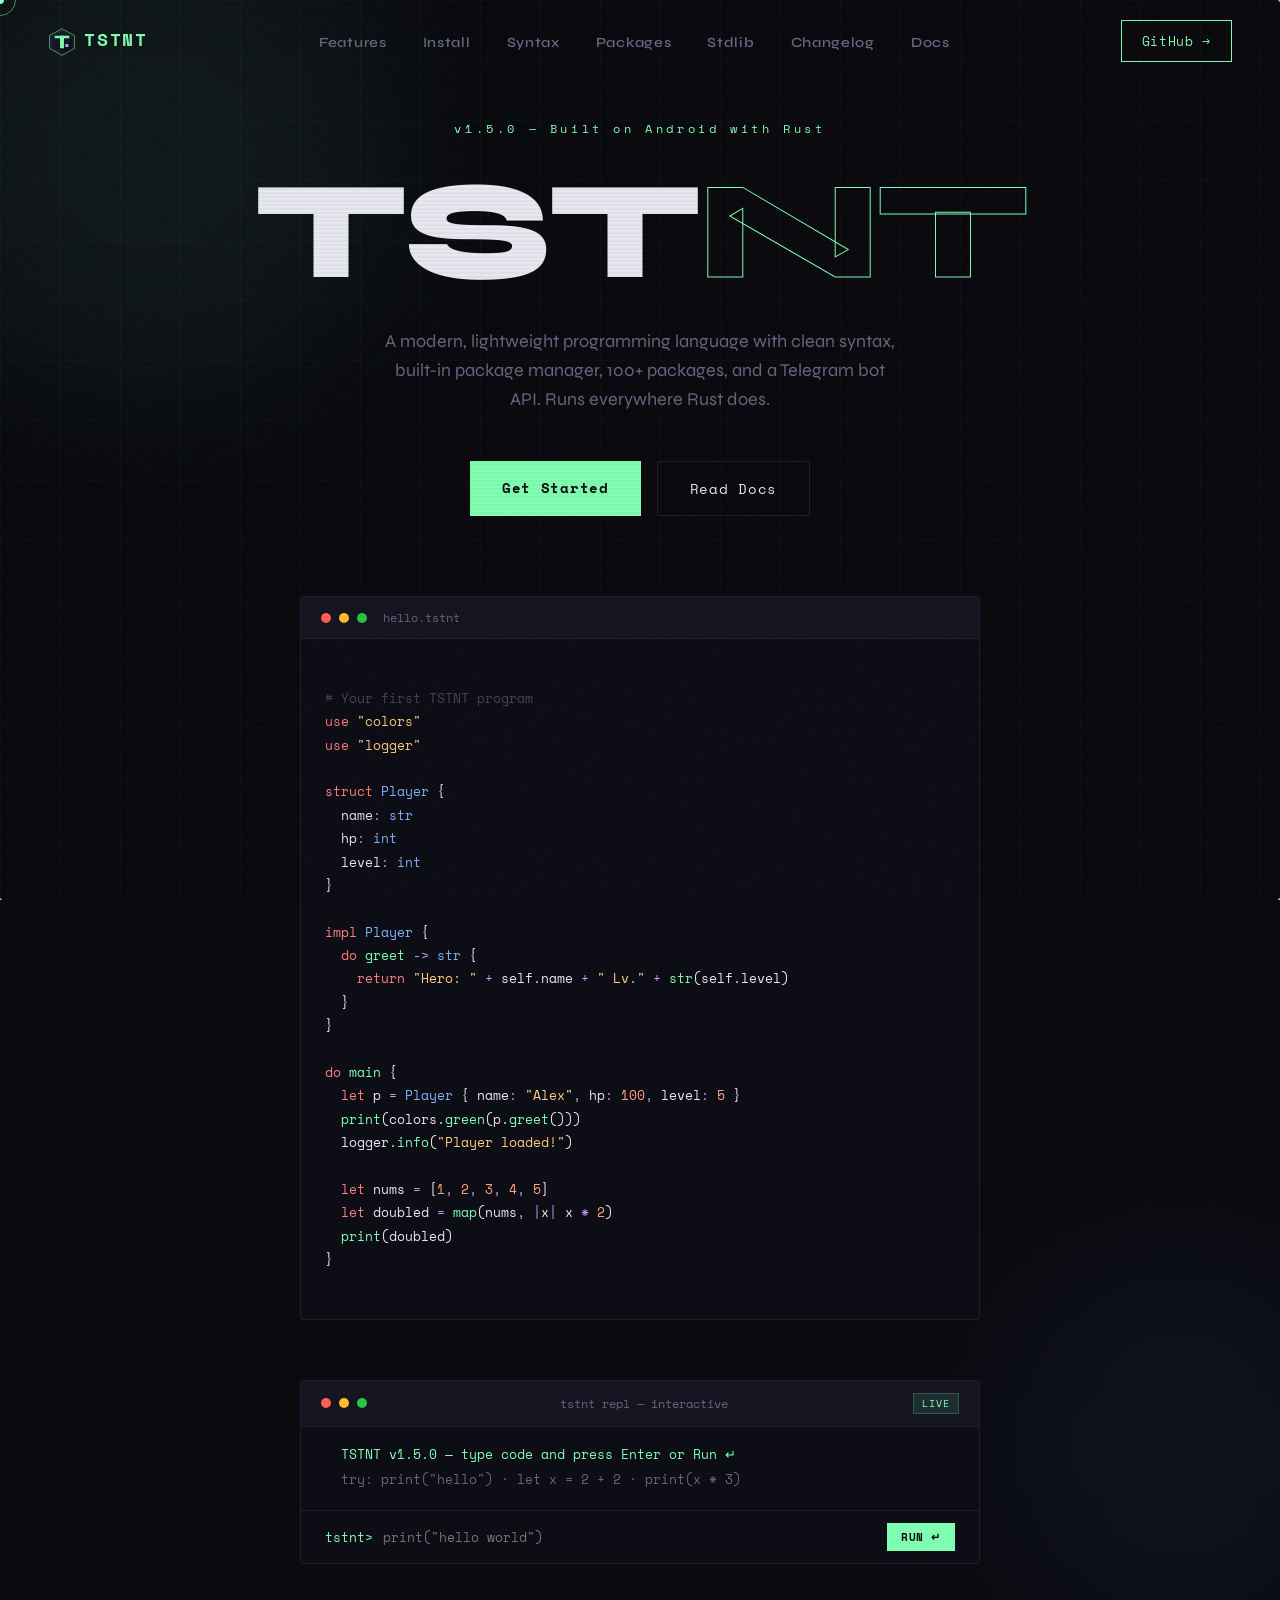
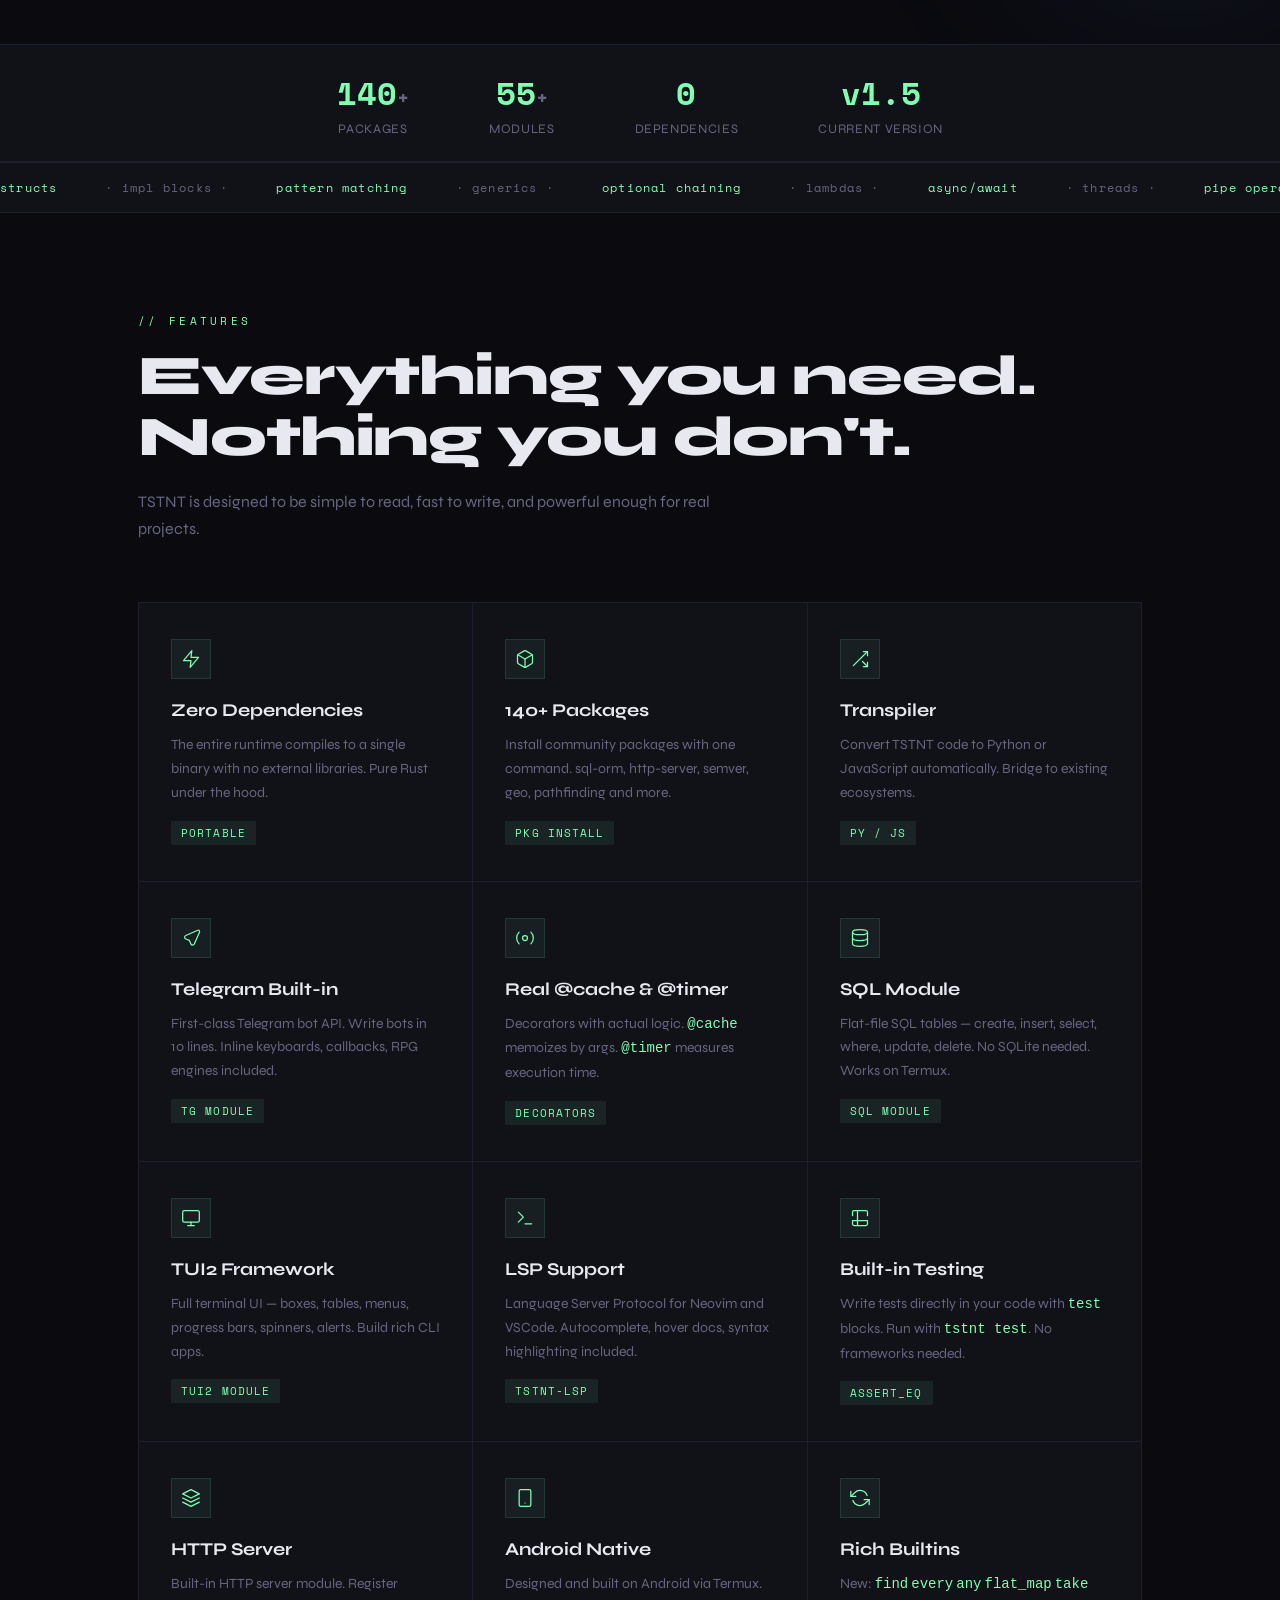
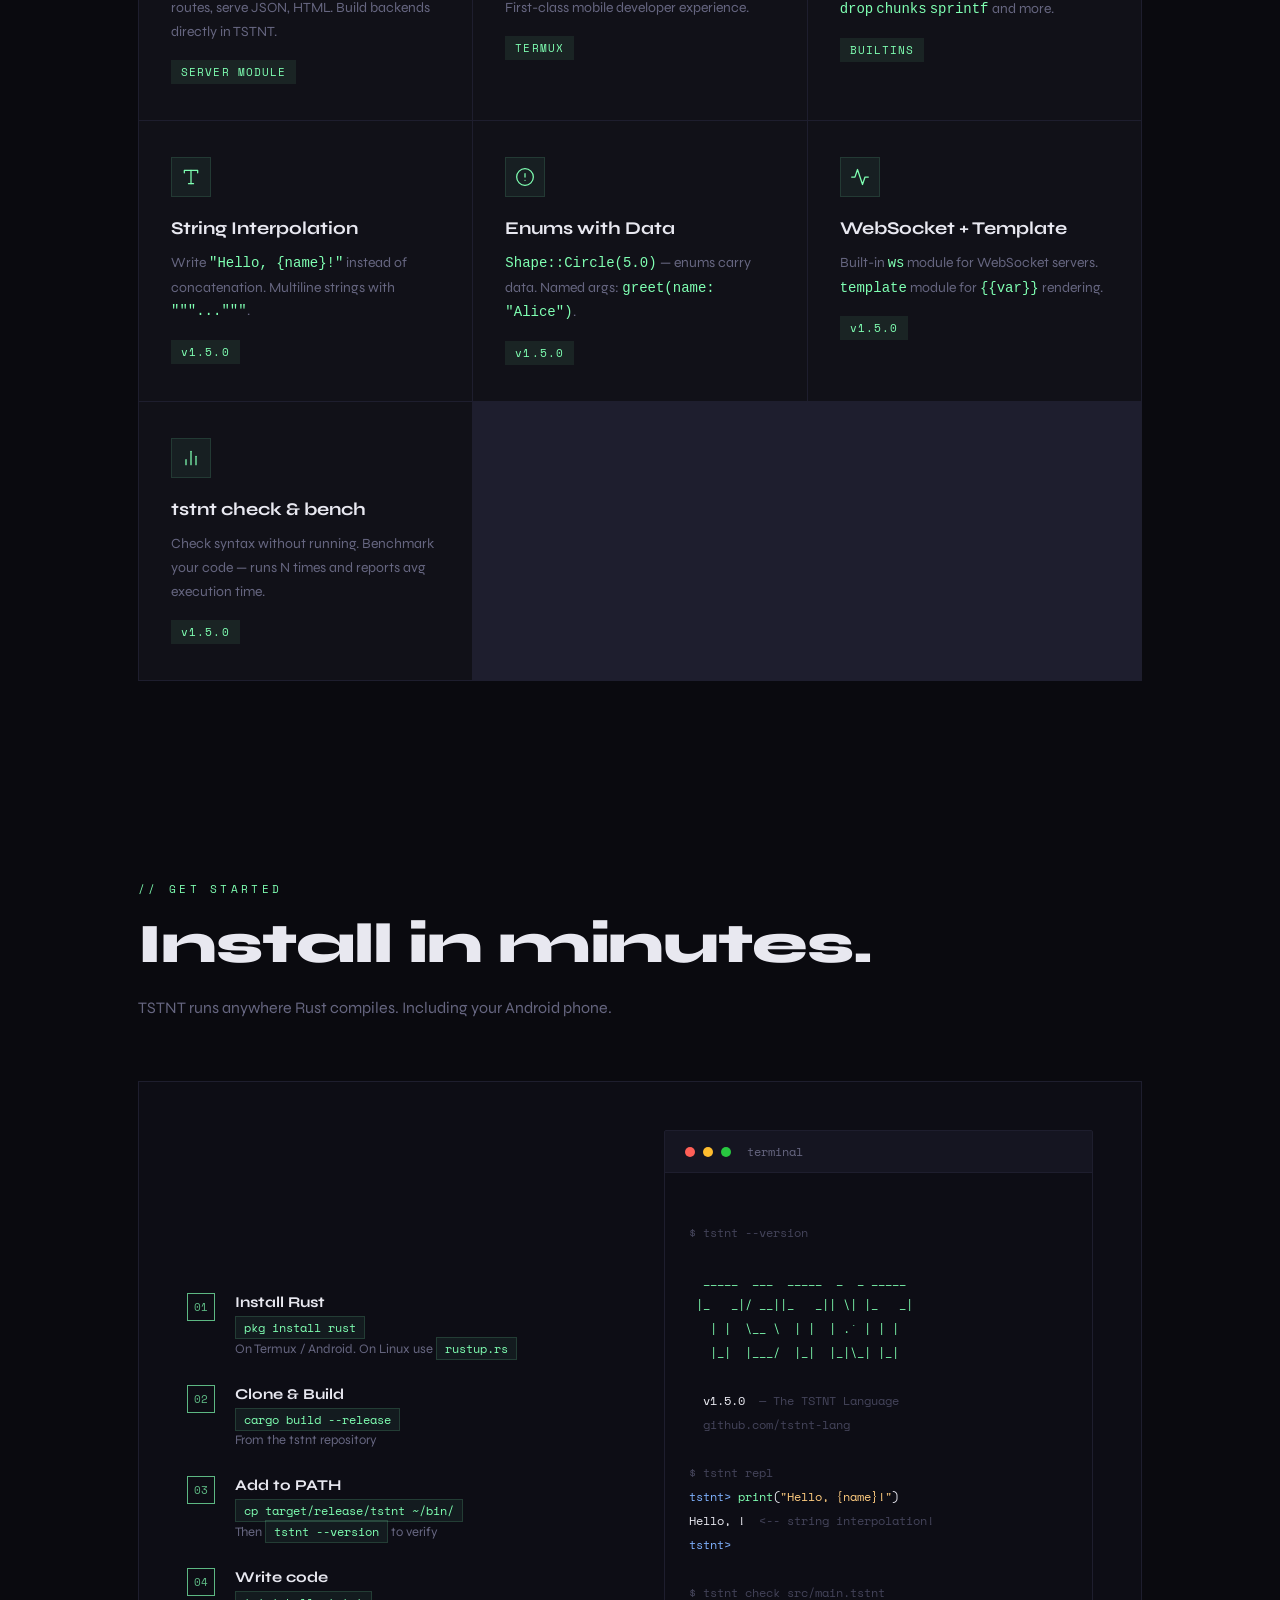
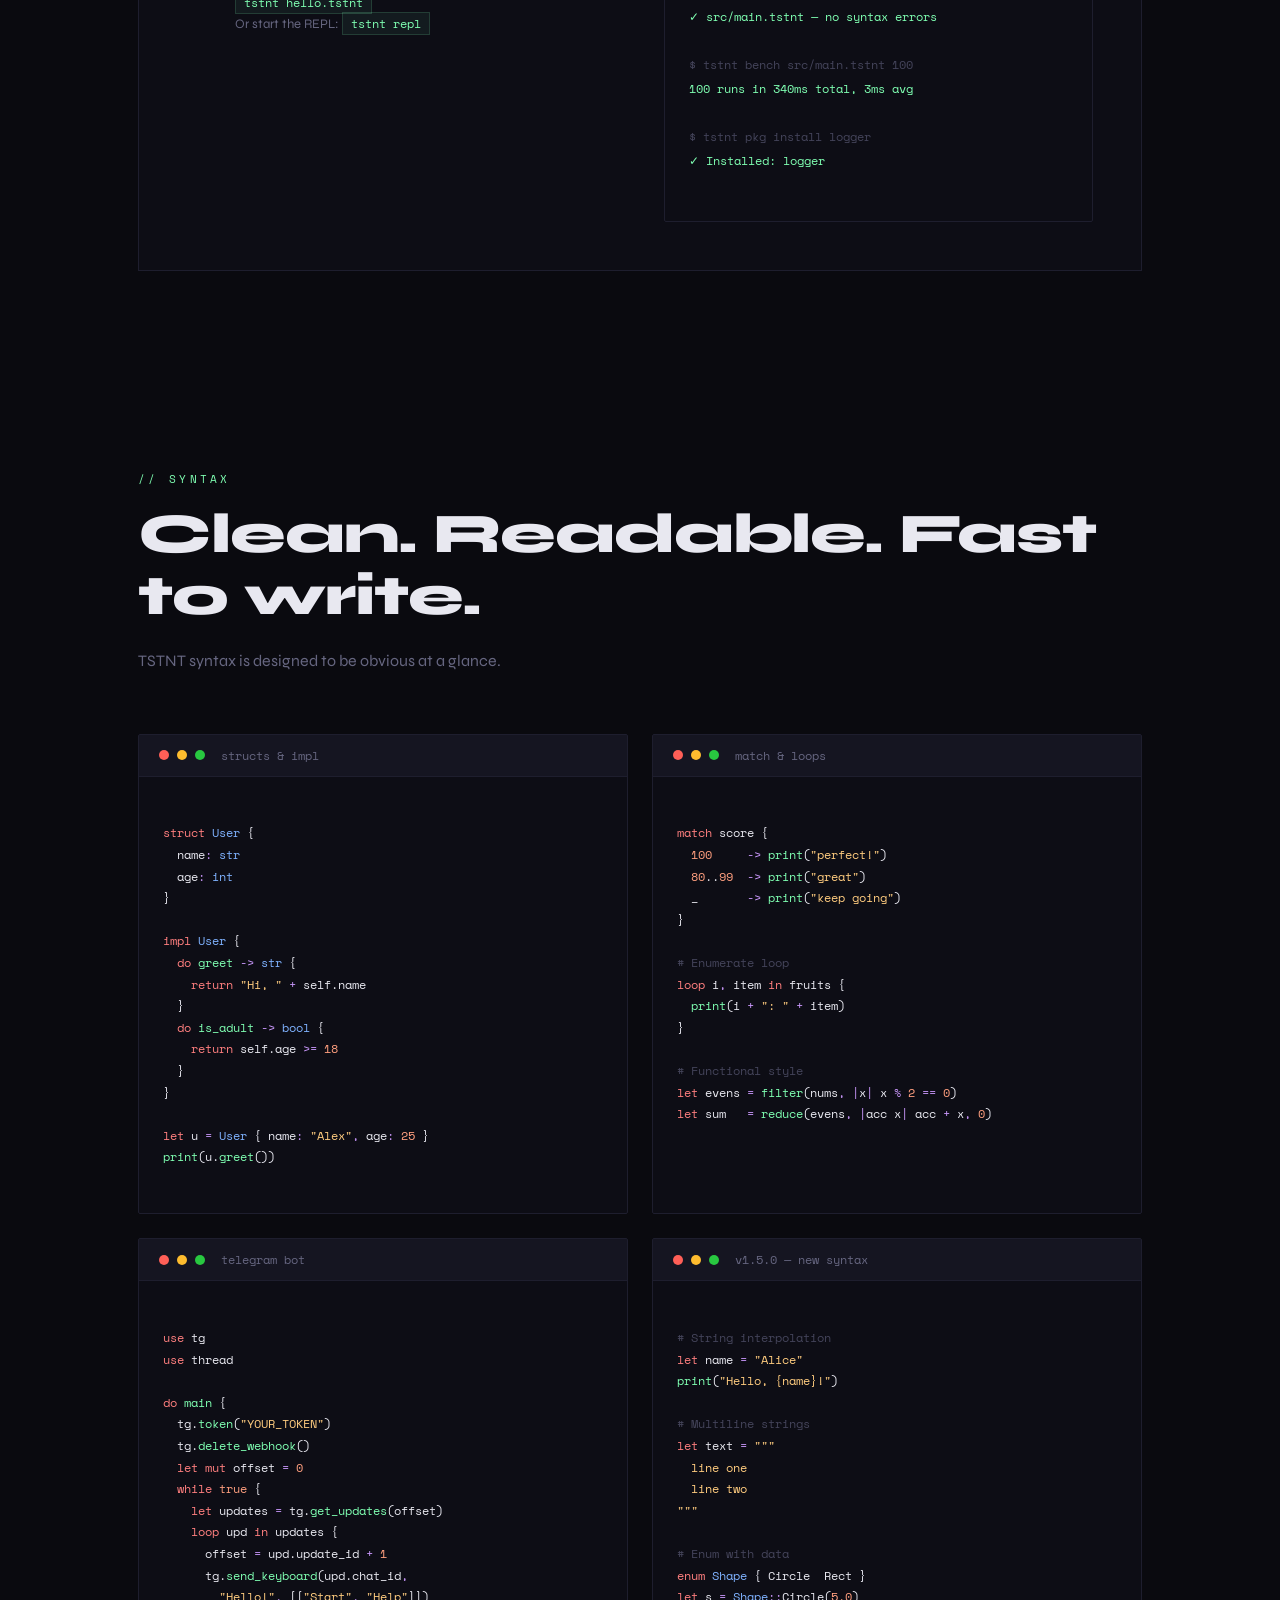
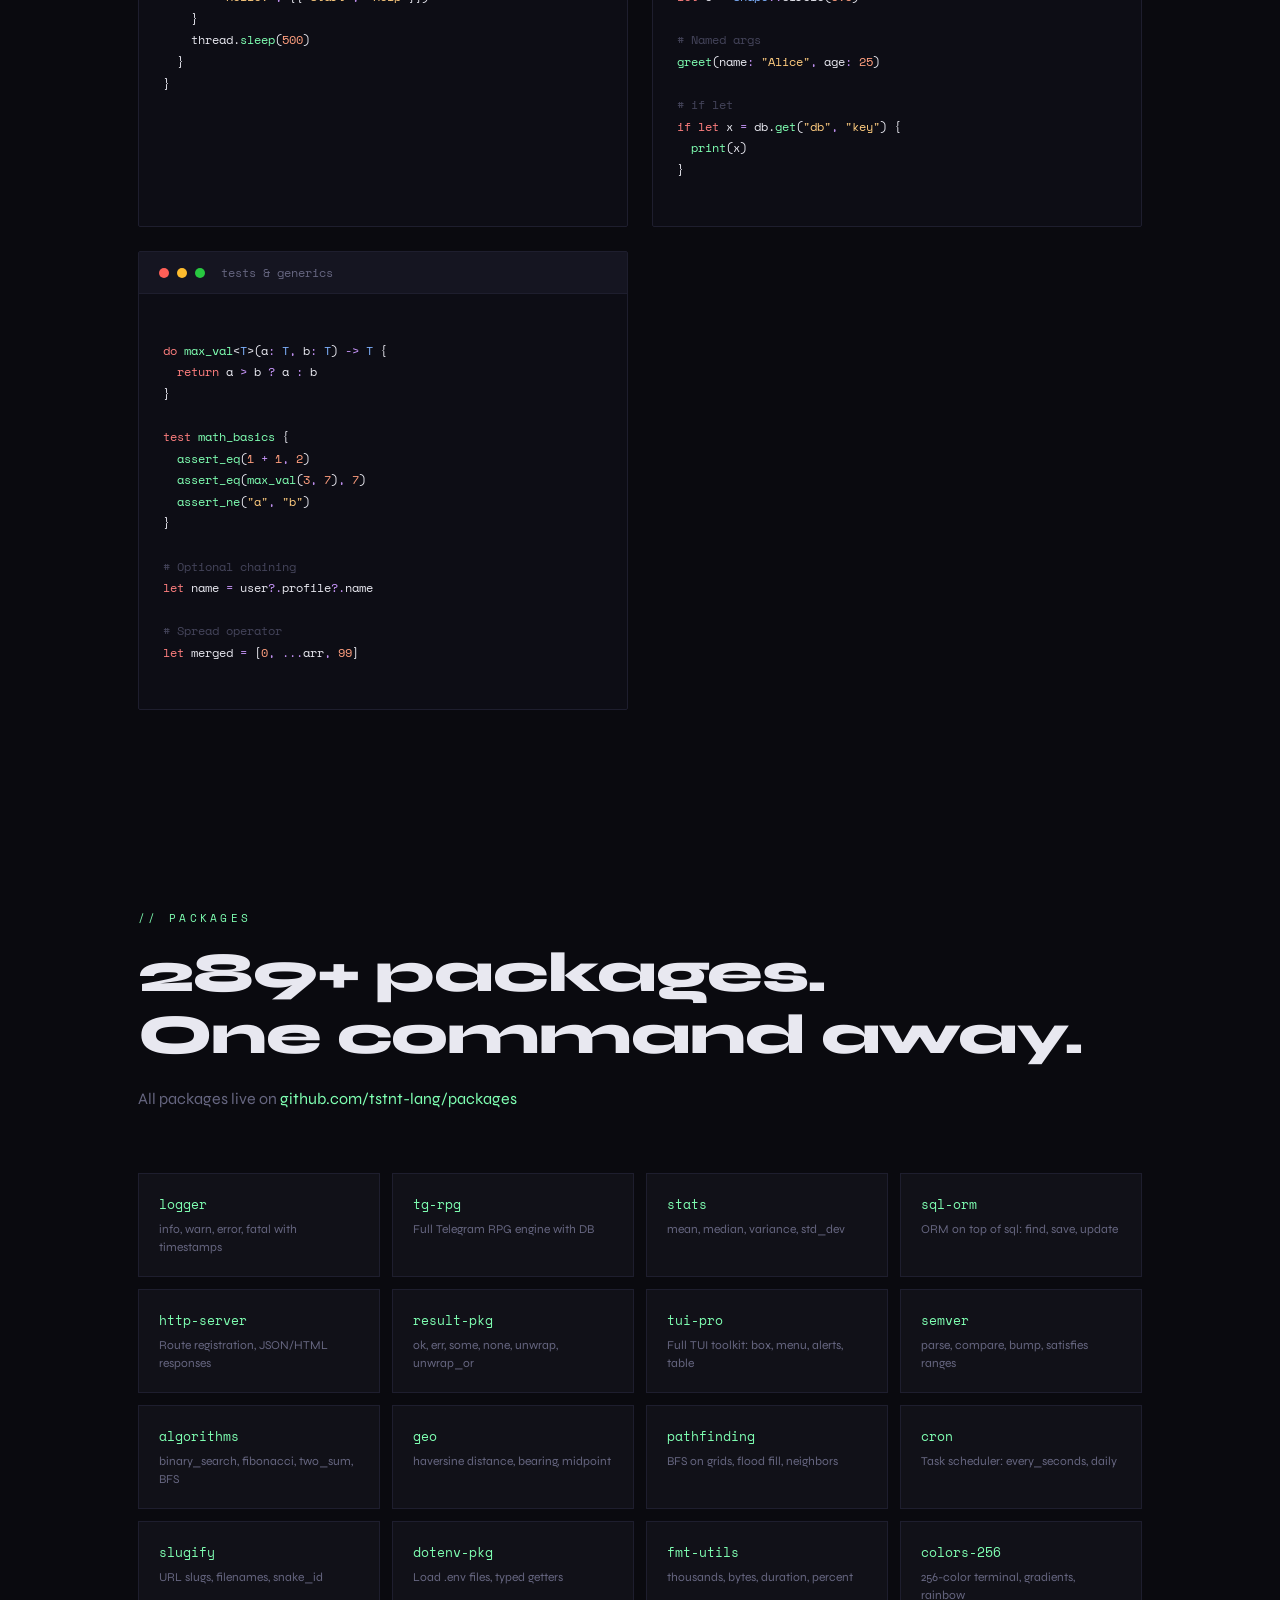
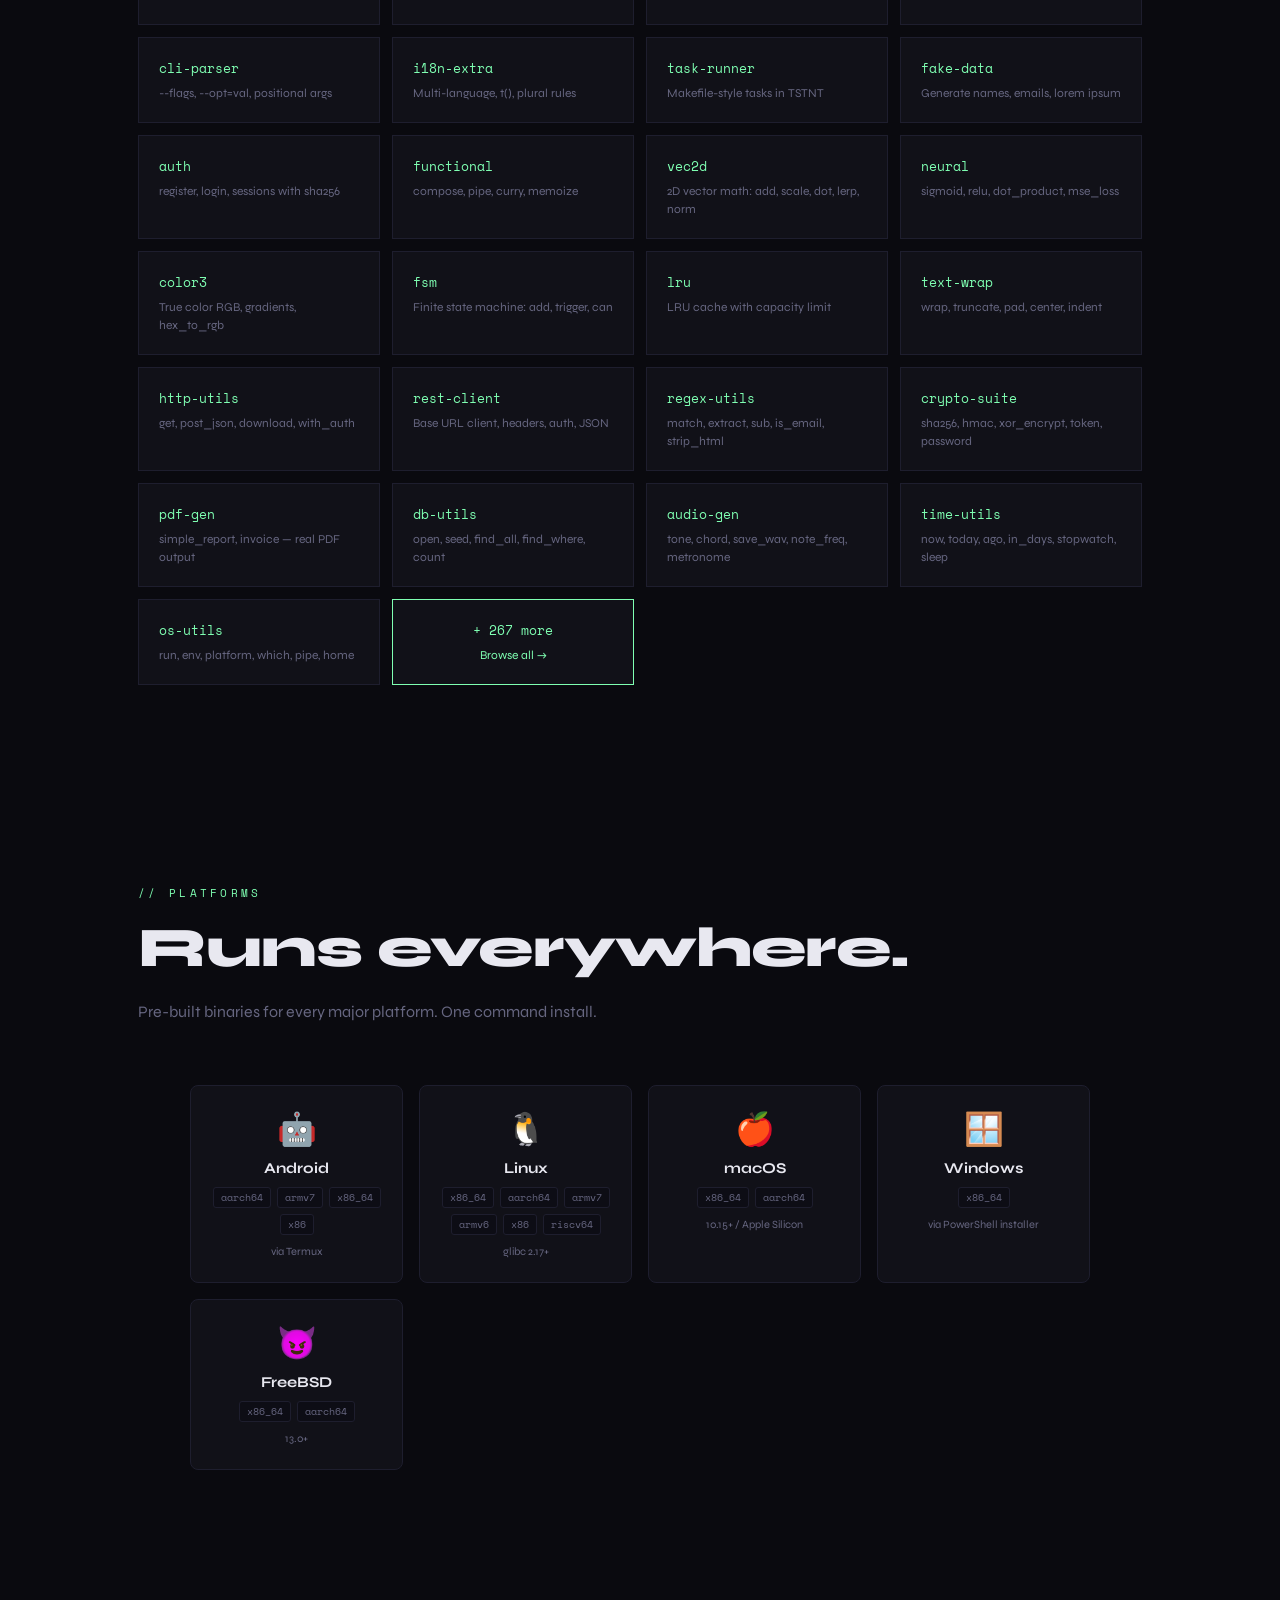
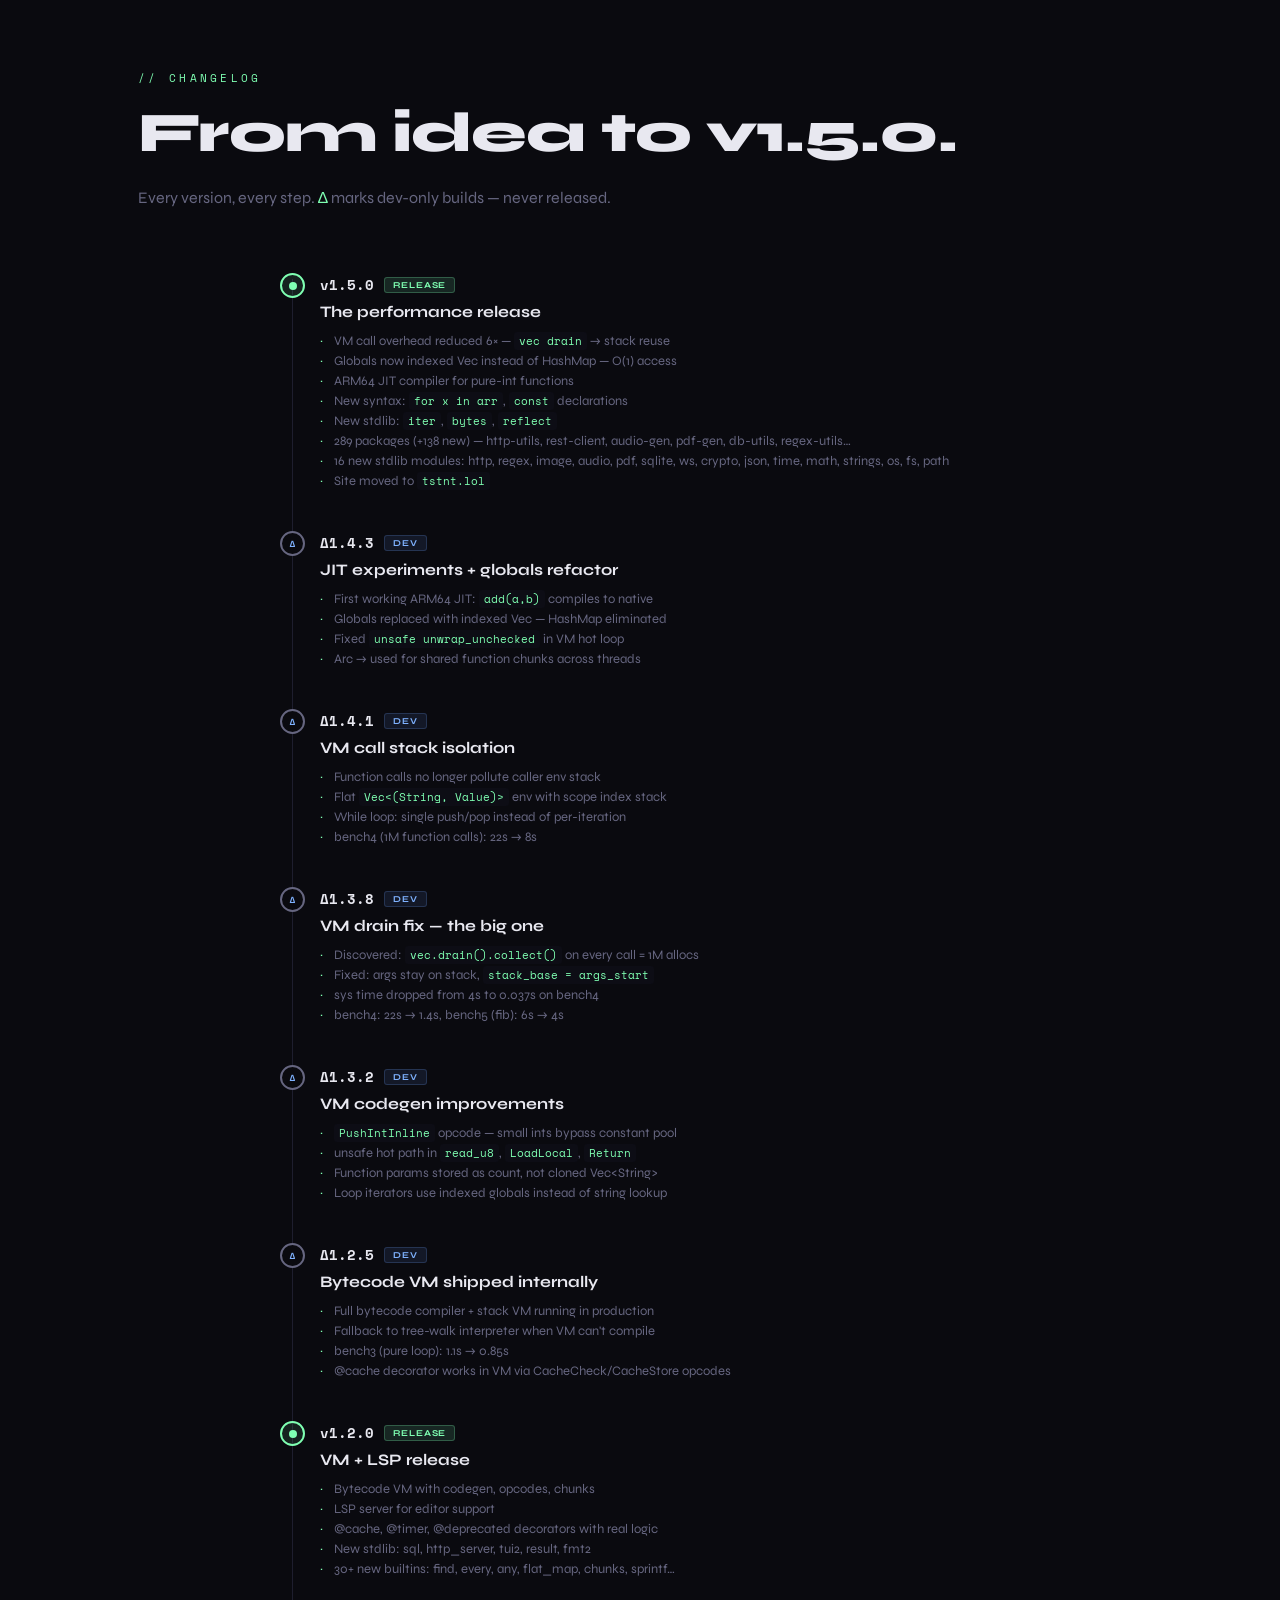
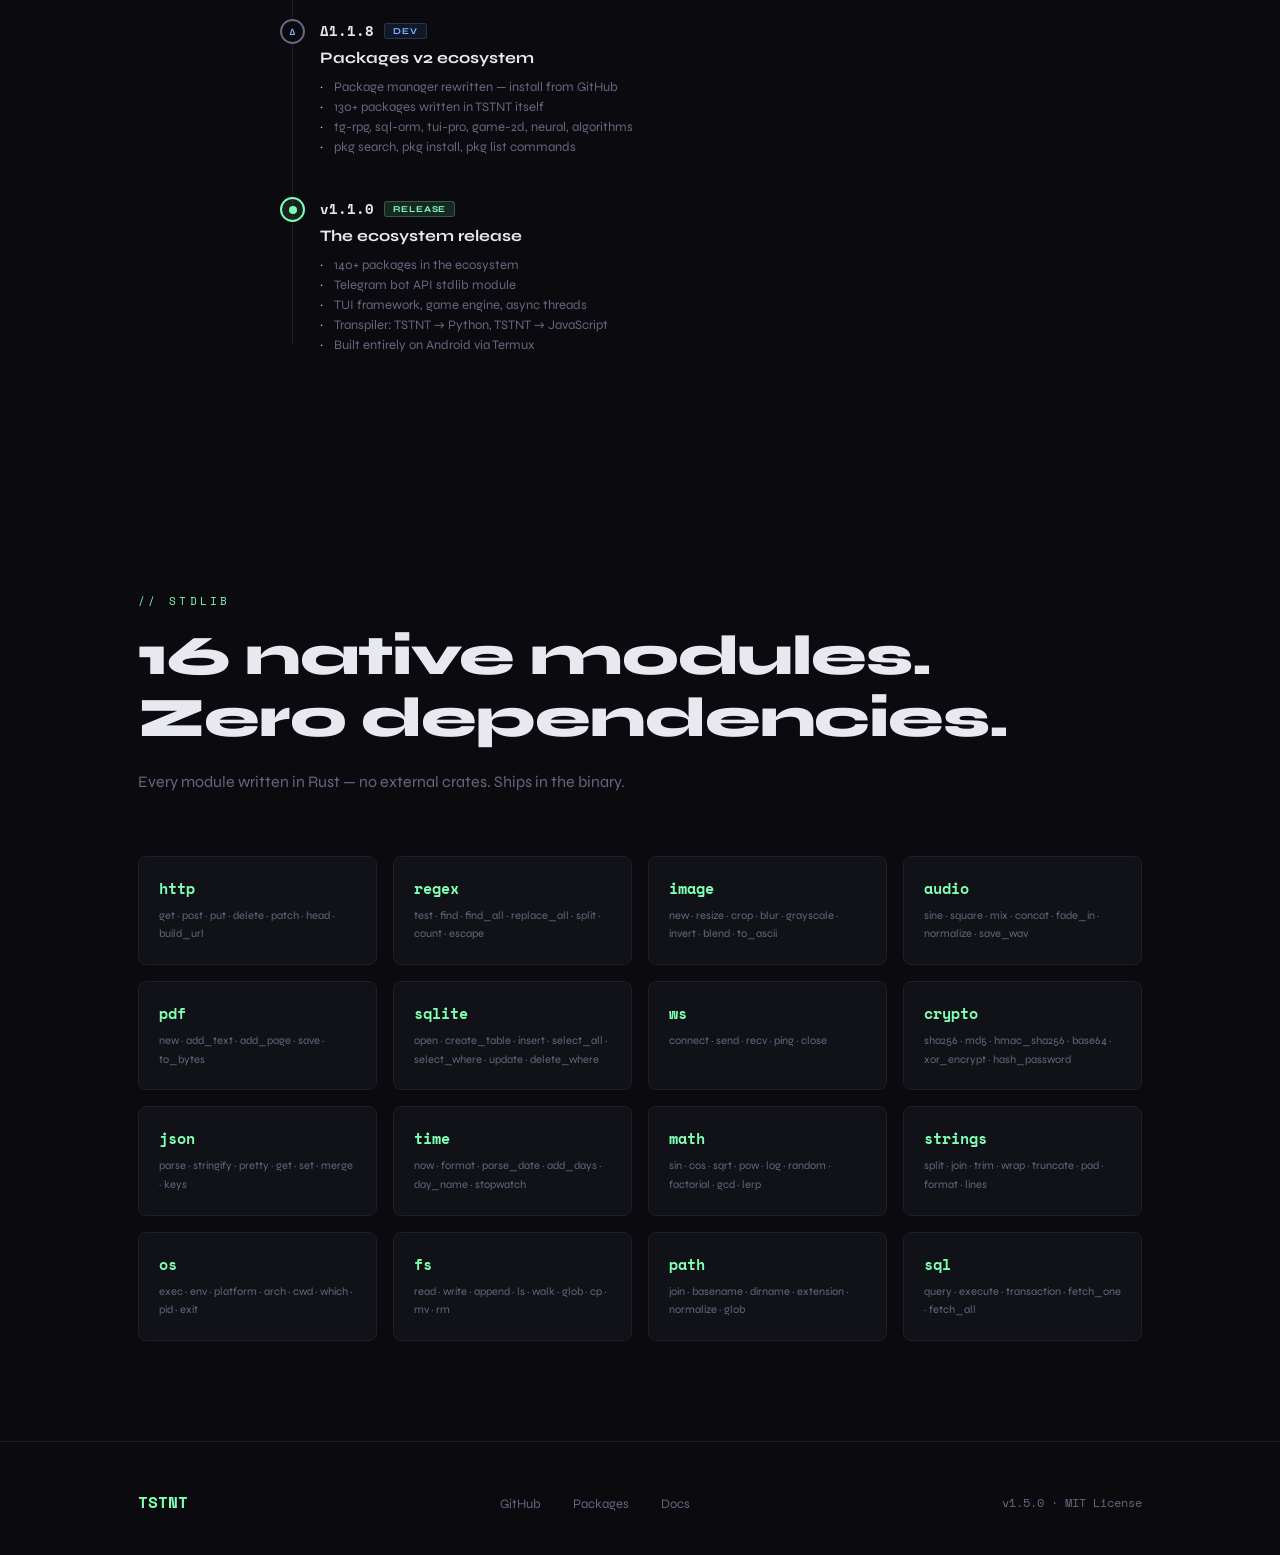
==== commit ee72fcb5: "docs: fix version 1.1.0→1.5.0, add full changelog" ====
--- a/index.html
+++ b/index.html
@@ -979,6 +979,14 @@
     .platforms-grid { grid-template-columns:1fr 1fr; }
     .changelog-list { padding-left:8px; }
   }
+
+  /* ── Stdlib grid ─────────────────────────────────────────── */
+  .stdlib-grid { display:grid; grid-template-columns:repeat(auto-fit, minmax(220px,1fr)); gap:16px; margin-top:40px; }
+  .stdlib-card { background:var(--surface); border:1px solid var(--border); border-radius:var(--radius,8px); padding:20px; transition:border-color .2s, transform .2s; }
+  .stdlib-card:hover { border-color:var(--accent); transform:translateY(-2px); }
+  .stdlib-name { font-family:'Space Mono',monospace; font-size:15px; font-weight:700; color:var(--accent); margin-bottom:8px; }
+  .stdlib-funcs { font-size:11px; color:var(--muted); line-height:1.7; }
+  @media(max-width:600px) { .stdlib-grid { grid-template-columns:1fr; } }
 </style>
 <body>
 
@@ -994,6 +1002,7 @@
     <li><a href="#install">Install</a></li>
     <li><a href="#syntax">Syntax</a></li>
     <li><a href="#packages">Packages</a></li>
+    <li><a href="#stdlib">Stdlib</a></li>
     <li><a href="#changelog">Changelog</a></li>
     <li><a href="docs.html">Docs</a></li>
   </ul>
@@ -1021,7 +1030,7 @@
   <div class="orb orb-1"></div>
   <div class="orb orb-2"></div>
 
-  <div class="hero-eyebrow">v1.5.0 — Built on Android with Rust</div>
+  <div class="hero-eyebrow"><span id="heroVer">v1.5.0</span> — Built on Android with Rust</div>
 
   <h1 class="hero-title" id="heroTitle" data-text="TSTNT">TST<span>NT</span></h1>
 
@@ -1455,7 +1464,7 @@
 <!-- Packages -->
 <section id="packages">
   <span class="section-tag reveal">// PACKAGES</span>
-  <h2 class="section-title reveal"><span id="pkgCount">150+</span> packages.<br>One command away.</h2>
+  <h2 class="section-title reveal"><span id="pkgCount">289+</span> packages.<br>One command away.</h2>
   <p class="section-sub reveal">All packages live on <a href="https://github.com/tstnt-lang/packages" target="_blank" style="color:var(--accent);text-decoration:none;">github.com/tstnt-lang/packages</a></p>
 
   <div class="pkg-grid reveal">
@@ -1487,9 +1496,18 @@
     <div class="pkg-card"><div class="pkg-name">fsm</div><div class="pkg-desc">Finite state machine: add, trigger, can</div></div>
     <div class="pkg-card"><div class="pkg-name">lru</div><div class="pkg-desc">LRU cache with capacity limit</div></div>
     <div class="pkg-card"><div class="pkg-name">text-wrap</div><div class="pkg-desc">wrap, truncate, pad, center, indent</div></div>
+    <div class="pkg-card"><div class="pkg-name">http-utils</div><div class="pkg-desc">get, post_json, download, with_auth</div></div>
+    <div class="pkg-card"><div class="pkg-name">rest-client</div><div class="pkg-desc">Base URL client, headers, auth, JSON</div></div>
+    <div class="pkg-card"><div class="pkg-name">regex-utils</div><div class="pkg-desc">match, extract, sub, is_email, strip_html</div></div>
+    <div class="pkg-card"><div class="pkg-name">crypto-suite</div><div class="pkg-desc">sha256, hmac, xor_encrypt, token, password</div></div>
+    <div class="pkg-card"><div class="pkg-name">pdf-gen</div><div class="pkg-desc">simple_report, invoice — real PDF output</div></div>
+    <div class="pkg-card"><div class="pkg-name">db-utils</div><div class="pkg-desc">open, seed, find_all, find_where, count</div></div>
+    <div class="pkg-card"><div class="pkg-name">audio-gen</div><div class="pkg-desc">tone, chord, save_wav, note_freq, metronome</div></div>
+    <div class="pkg-card"><div class="pkg-name">time-utils</div><div class="pkg-desc">now, today, ago, in_days, stopwatch, sleep</div></div>
+    <div class="pkg-card"><div class="pkg-name">os-utils</div><div class="pkg-desc">run, env, platform, which, pipe, home</div></div>
     <div class="pkg-card" style="border-color:var(--accent); display:flex; align-items:center; justify-content:center;">
       <div style="text-align:center;">
-        <div class="pkg-name" id="pkgMoreCount">+ 129 more</div>
+        <div class="pkg-name" id="pkgMoreCount">+ 267 more</div>
         <div class="pkg-desc"><a href="https://github.com/tstnt-lang/packages" target="_blank" style="color:var(--accent);text-decoration:none;">Browse all →</a></div>
       </div>
     </div>
@@ -1571,7 +1589,8 @@
         <li>ARM64 JIT compiler for pure-int functions</li>
         <li>New syntax: <code>for x in arr</code>, <code>const</code> declarations</li>
         <li>New stdlib: <code>iter</code>, <code>bytes</code>, <code>reflect</code></li>
-        <li>12 new packages: vec2d, neural, color3, fsm, lru, trie, bitset, diff2, text-wrap, promise, multimap, expr-eval</li>
+        <li>289 packages (+138 new) — http-utils, rest-client, audio-gen, pdf-gen, db-utils, regex-utils…</li>
+        <li>16 new stdlib modules: http, regex, image, audio, pdf, sqlite, ws, crypto, json, time, math, strings, os, fs, path</li>
         <li>Site moved to <code>tstnt.lol</code></li>
       </ul>
     </div>
@@ -1677,6 +1696,78 @@
   </div>
 </section>
 
+
+<section id="stdlib">
+  <span class="section-tag reveal">// STDLIB</span>
+  <h2 class="section-title reveal">16 native modules.<br>Zero dependencies.</h2>
+  <p class="section-sub reveal">Every module written in Rust — no external crates. Ships in the binary.</p>
+  <div class="stdlib-grid reveal">
+    <div class="stdlib-card">
+      <div class="stdlib-name">http</div>
+      <div class="stdlib-funcs">get · post · put · delete · patch · head · build_url</div>
+    </div>
+    <div class="stdlib-card">
+      <div class="stdlib-name">regex</div>
+      <div class="stdlib-funcs">test · find · find_all · replace_all · split · count · escape</div>
+    </div>
+    <div class="stdlib-card">
+      <div class="stdlib-name">image</div>
+      <div class="stdlib-funcs">new · resize · crop · blur · grayscale · invert · blend · to_ascii</div>
+    </div>
+    <div class="stdlib-card">
+      <div class="stdlib-name">audio</div>
+      <div class="stdlib-funcs">sine · square · mix · concat · fade_in · normalize · save_wav</div>
+    </div>
+    <div class="stdlib-card">
+      <div class="stdlib-name">pdf</div>
+      <div class="stdlib-funcs">new · add_text · add_page · save · to_bytes</div>
+    </div>
+    <div class="stdlib-card">
+      <div class="stdlib-name">sqlite</div>
+      <div class="stdlib-funcs">open · create_table · insert · select_all · select_where · update · delete_where</div>
+    </div>
+    <div class="stdlib-card">
+      <div class="stdlib-name">ws</div>
+      <div class="stdlib-funcs">connect · send · recv · ping · close</div>
+    </div>
+    <div class="stdlib-card">
+      <div class="stdlib-name">crypto</div>
+      <div class="stdlib-funcs">sha256 · md5 · hmac_sha256 · base64 · xor_encrypt · hash_password</div>
+    </div>
+    <div class="stdlib-card">
+      <div class="stdlib-name">json</div>
+      <div class="stdlib-funcs">parse · stringify · pretty · get · set · merge · keys</div>
+    </div>
+    <div class="stdlib-card">
+      <div class="stdlib-name">time</div>
+      <div class="stdlib-funcs">now · format · parse_date · add_days · day_name · stopwatch</div>
+    </div>
+    <div class="stdlib-card">
+      <div class="stdlib-name">math</div>
+      <div class="stdlib-funcs">sin · cos · sqrt · pow · log · random · factorial · gcd · lerp</div>
+    </div>
+    <div class="stdlib-card">
+      <div class="stdlib-name">strings</div>
+      <div class="stdlib-funcs">split · join · trim · wrap · truncate · pad · format · lines</div>
+    </div>
+    <div class="stdlib-card">
+      <div class="stdlib-name">os</div>
+      <div class="stdlib-funcs">exec · env · platform · arch · cwd · which · pid · exit</div>
+    </div>
+    <div class="stdlib-card">
+      <div class="stdlib-name">fs</div>
+      <div class="stdlib-funcs">read · write · append · ls · walk · glob · cp · mv · rm</div>
+    </div>
+    <div class="stdlib-card">
+      <div class="stdlib-name">path</div>
+      <div class="stdlib-funcs">join · basename · dirname · extension · normalize · glob</div>
+    </div>
+    <div class="stdlib-card">
+      <div class="stdlib-name">sql</div>
+      <div class="stdlib-funcs">query · execute · transaction · fetch_one · fetch_all</div>
+    </div>
+  </div>
+</section>
 
 <!-- Footer -->
 <div style="border-top:1px solid var(--border); position:relative; z-index:1;">
@@ -2112,7 +2203,9 @@
       const ver = rel.tag_name;
       document.querySelectorAll('[id="footerVer"]').forEach(el => el.textContent = ver);
       const eyebrow = document.querySelector('.hero-eyebrow');
-      if (eyebrow) eyebrow.textContent = ver + ' — Built on Android with Rust';
+      const heroVer = document.getElementById('heroVer');
+      if (heroVer) heroVer.textContent = ver;
+      if (eyebrow) eyebrow.querySelector && eyebrow.querySelector('#heroVer') ? null : null;
     }
     if (Array.isArray(pkgs)) {
       const count = pkgs.filter(f => f.type === 'dir').length;
